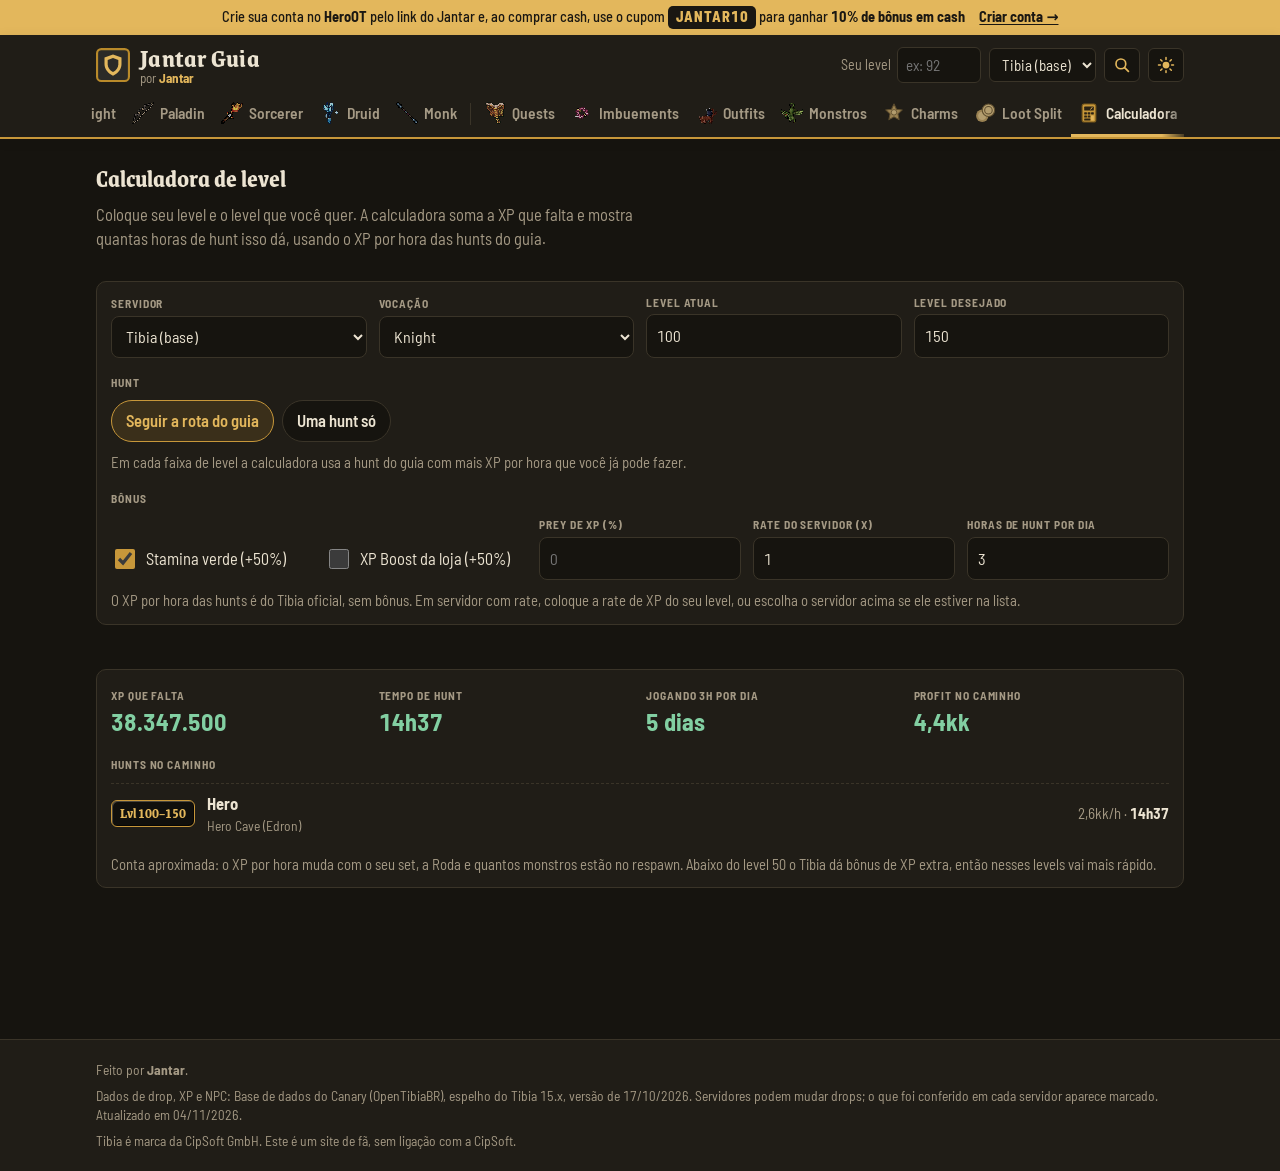
==== calculadora/index.html @ ada1127e "Ícones leves e carregamento sem bloqueio - Ícones estáticos do Draptor (142 KB para 3,4 KB) e do Dra" ====
<!doctype html>
<html lang="pt-BR">
<script>document.documentElement.classList.add("js");try{if(localStorage.getItem("tema")==="light")document.documentElement.dataset.theme="light"}catch(e){}</script>
<head>
<meta charset="utf-8">
<base href="/">
<meta name="viewport" content="width=device-width,initial-scale=1,viewport-fit=cover">
<title>Calculadora de level do Tibia: quanto tempo até o próximo level | Jantar Guia</title>
<meta name="description" content="Calcule quanta XP falta e quantas horas de hunt você precisa até o level que quer, seguindo a rota do guia, com stamina, XP Boost e prey.">
<link rel="canonical" href="https://jantarguia.com.br/calculadora/">
<link rel="icon" href="favicon.ico" sizes="any">
<link rel="icon" href="favicon.svg" type="image/svg+xml">
<link rel="apple-touch-icon" href="apple-touch-icon.png">
<meta name="theme-color" content="#1c1b19">
<meta property="og:type" content="website">
<meta property="og:site_name" content="Jantar Guia">
<meta property="og:locale" content="pt_BR">
<meta property="og:url" content="https://jantarguia.com.br/calculadora/">
<meta property="og:title" content="Calculadora de level do Tibia: quanto tempo até o próximo level | Jantar Guia">
<meta property="og:description" content="Calcule quanta XP falta e quantas horas de hunt você precisa até o level que quer, seguindo a rota do guia, com stamina, XP Boost e prey.">
<meta property="og:image" content="https://jantarguia.com.br/og-image.jpg">
<meta property="og:image:width" content="1200">
<meta property="og:image:height" content="630">
<meta property="og:image:alt" content="Jantar Guia: a rota do Tibia do level 8 ao 1000">
<meta name="twitter:card" content="summary_large_image">
<meta name="twitter:image" content="https://jantarguia.com.br/og-image.jpg">
<script type="application/ld+json">{"@context":"https://schema.org","@type":"BreadcrumbList","itemListElement":[{"@type":"ListItem","position":1,"name":"Início","item":"https://jantarguia.com.br/"},{"@type":"ListItem","position":2,"name":"Calculadora de level do Tibia","item":"https://jantarguia.com.br/calculadora/"}]}</script>
<link rel="preconnect" href="https://fonts.googleapis.com">
<link rel="preconnect" href="https://fonts.gstatic.com" crossorigin>
<link rel="preload" as="style" href="https://fonts.googleapis.com/css2?family=Grenze:wght@500;600;700&family=Barlow+Semi+Condensed:wght@400;500;600;700&display=swap" onload="this.onload=null;this.rel='stylesheet'">
<noscript><link rel="stylesheet" href="https://fonts.googleapis.com/css2?family=Grenze:wght@500;600;700&family=Barlow+Semi+Condensed:wght@400;500;600;700&display=swap"></noscript>
<link rel="stylesheet" href="assets/style.css?v=202611121100">
</head>
<body>
<div class="topcupom" id="topcupom"><div class="wrap"><span>Crie sua conta no <b>HeroOT</b> pelo link do Jantar e, ao comprar cash, use o cupom <button class="tb-code" type="button" data-copy="JANTAR10">JANTAR10</button> para ganhar <b>10% de bônus em cash</b></span><a href="https://hero-ot.com/r/JANTAR10" target="_blank" rel="sponsored noopener">Criar conta →</a></div></div>
<header class="bar"><div class="wrap">
  <div class="top">
    <a class="brand" href="./" aria-label="Jantar Guia, página inicial">
      <svg class="brand-mark" viewBox="0 0 32 32" aria-hidden="true"><rect x="1" y="1" width="30" height="30" rx="4" fill="#2b2a27"/><rect x="1" y="1" width="30" height="30" rx="4" fill="none" stroke="#b98a2a" stroke-width="2"/><path d="M16 6 24 9v6c0 5-3.5 9-8 11-4.5-2-8-6-8-11V9z" fill="#e3b75c"/><path d="M16 9.5 21 11.4v3.8c0 3.2-2.1 5.9-5 7.3-2.9-1.4-5-4.1-5-7.3v-3.8z" fill="#2b2a27"/></svg>
      <span class="brand-txt"><span class="brand-name">Jantar Guia</span><span class="by">por <b id="criador">Jantar</b></span></span>
    </a>
    <div class="ctrls">
      <label class="field lvl" for="mylvl"><span>Seu level</span>
        <input id="mylvl" type="number" inputmode="numeric" min="1" max="3000" placeholder="ex: 92">
      </label>
      <label class="field" for="srv"><span class="sr">Servidor</span>
        <select id="srv" aria-label="Servidor"><option value="">Tibia (base)</option></select>
      </label>
      <button class="theme" id="busca" type="button" aria-label="Buscar no site" title="Buscar item, monstro ou quest" aria-expanded="false" aria-controls="buscabox"><svg viewBox="0 0 24 24" aria-hidden="true"><circle cx="10.5" cy="10.5" r="6.5" fill="none" stroke="currentColor" stroke-width="2.2"/><path d="m15.5 15.5 5 5" stroke="currentColor" stroke-width="2.4" stroke-linecap="round"/></svg></button>
      <button class="theme" id="theme" type="button"></button>
    </div>
  </div>
  <nav class="tabs" id="tabs" aria-label="Seções"><a class="tab" href="./"><span>Início</span></a><a class="tab" href="knight/"><span>Knight</span></a><a class="tab" href="paladin/"><span>Paladin</span></a><a class="tab" href="sorcerer/"><span>Sorcerer</span></a><a class="tab" href="druid/"><span>Druid</span></a><a class="tab" href="monk/"><span>Monk</span></a><a class="tab" href="quests/"><span>Quests</span></a><a class="tab" href="imbuements/"><span>Imbuements</span></a><a class="tab" href="outfits/"><span>Outfits</span></a><a class="tab" href="monstros/"><span>Monstros</span></a><a class="tab" href="lootsplit/"><span>Loot Split</span></a><a class="tab" href="calculadora/"><span>Calculadora</span></a><a class="tab" href="charms/"><span>Charms</span></a></nav>
  <div class="busca" id="buscabox" hidden><input id="buscaq" type="search" autocomplete="off" spellcheck="false" placeholder="Buscar item, monstro, quest ou página" aria-label="Buscar no site"><div id="buscares" class="busca-res" role="listbox"></div></div>
  <div class="chips" id="chips" hidden></div>
</div></header>

<main><div class="wrap" id="view"><p class="loading">Carregando o guia…</p><div class="prerender"><h1>Calculadora de level</h1><p>Calcule quanta XP falta do seu level até o level que você quer e quantas horas de hunt isso dá. A calculadora segue a rota do guia: em cada faixa usa a hunt com mais XP por hora para a sua vocação. Também dá para escolher uma hunt só ou digitar o seu XP por hora.</p><p>Considera stamina verde, XP Boost da loja, prey de XP e a rate do servidor, como no HeroOT.</p></div></div></main>

<footer class="foot"><div class="wrap" id="foot"></div></footer>
<script defer src="assets/app.js?v=202611121100"></script>
</body>
</html>
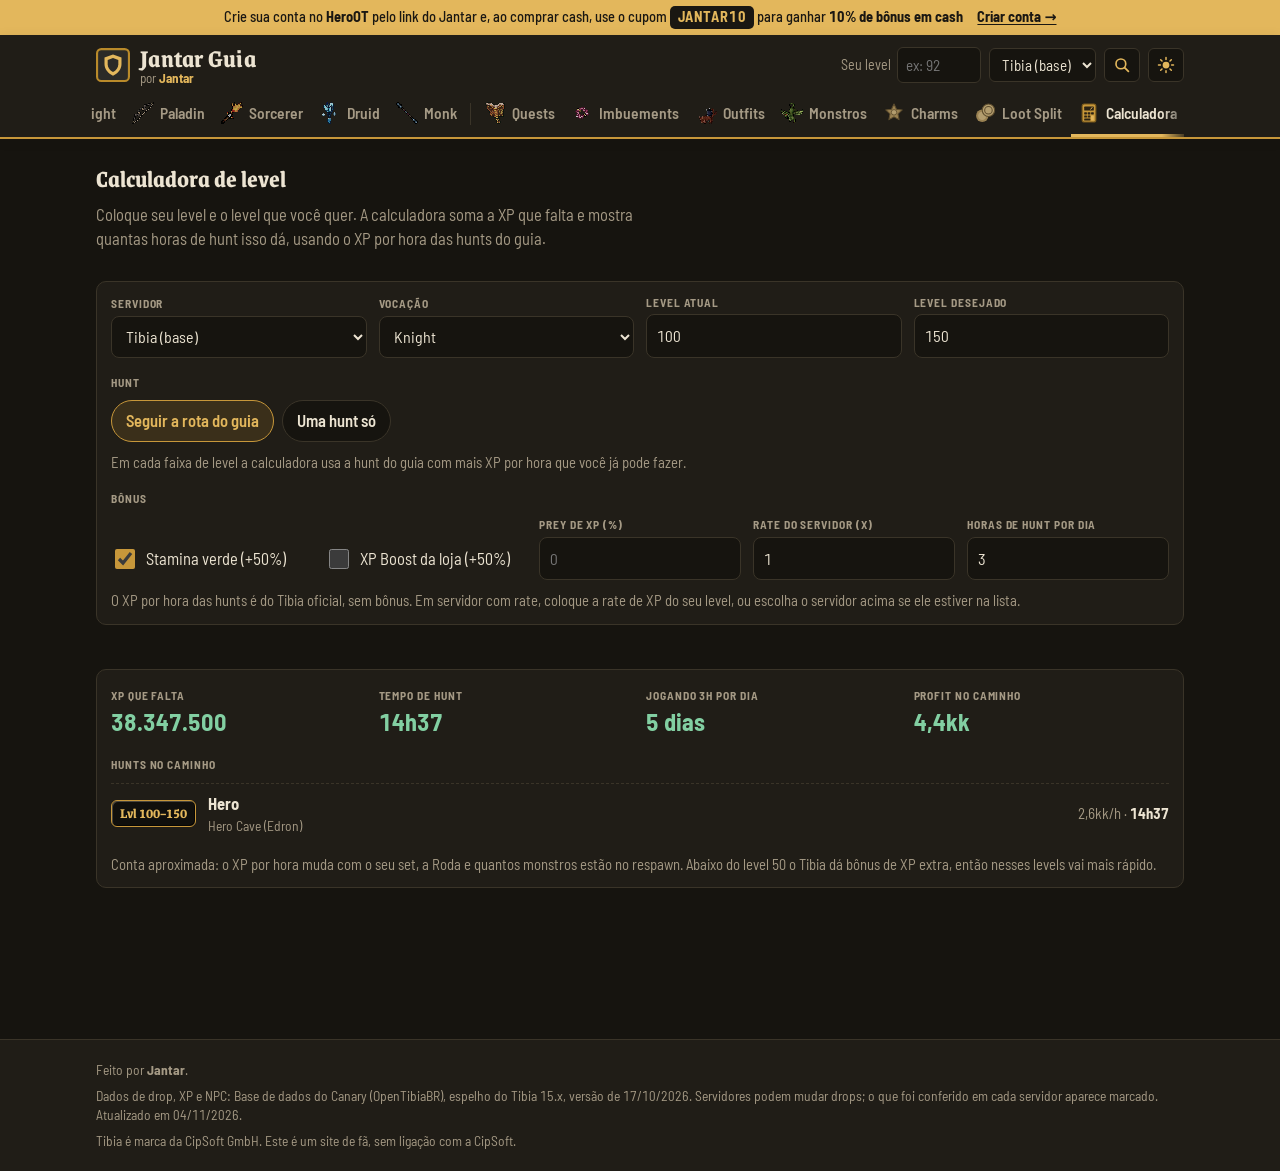
==== commit 6b6fbd68: "CSS dentro do HTML e fontes servidas pelo próprio site - O gerador coloca o style.css compactado den" ====
--- a/calculadora/index.html
+++ b/calculadora/index.html
@@ -25,11 +25,9 @@
 <meta name="twitter:card" content="summary_large_image">
 <meta name="twitter:image" content="https://jantarguia.com.br/og-image.jpg">
 <script type="application/ld+json">{"@context":"https://schema.org","@type":"BreadcrumbList","itemListElement":[{"@type":"ListItem","position":1,"name":"Início","item":"https://jantarguia.com.br/"},{"@type":"ListItem","position":2,"name":"Calculadora de level do Tibia","item":"https://jantarguia.com.br/calculadora/"}]}</script>
-<link rel="preconnect" href="https://fonts.googleapis.com">
-<link rel="preconnect" href="https://fonts.gstatic.com" crossorigin>
-<link rel="preload" as="style" href="https://fonts.googleapis.com/css2?family=Grenze:wght@500;600;700&family=Barlow+Semi+Condensed:wght@400;500;600;700&display=swap" onload="this.onload=null;this.rel='stylesheet'">
-<noscript><link rel="stylesheet" href="https://fonts.googleapis.com/css2?family=Grenze:wght@500;600;700&family=Barlow+Semi+Condensed:wght@400;500;600;700&display=swap"></noscript>
-<link rel="stylesheet" href="assets/style.css?v=202611121100">
+<link rel="preload" href="/fonts/grenze.woff2" as="font" type="font/woff2" crossorigin>
+<link rel="preload" href="/fonts/barlow-semi-condensed-400.woff2" as="font" type="font/woff2" crossorigin>
+<style id="css">@font-face{font-family:'Grenze';font-style:normal;font-weight:500 700;font-display:swap;src:url(/fonts/grenze.woff2) format('woff2');unicode-range:U+0000-00FF, U+0131, U+0152-0153, U+02BB-02BC, U+02C6, U+02DA, U+02DC, U+0304, U+0308, U+0329, U+2000-206F, U+20AC, U+2122, U+2191, U+2193, U+2212, U+2215, U+FEFF, U+FFFD} @font-face{font-family:'Barlow Semi Condensed';font-style:normal;font-weight:400;font-display:swap;src:url(/fonts/barlow-semi-condensed-400.woff2) format('woff2');unicode-range:U+0000-00FF, U+0131, U+0152-0153, U+02BB-02BC, U+02C6, U+02DA, U+02DC, U+0304, U+0308, U+0329, U+2000-206F, U+20AC, U+2122, U+2191, U+2193, U+2212, U+2215, U+FEFF, U+FFFD} @font-face{font-family:'Barlow Semi Condensed';font-style:normal;font-weight:500;font-display:swap;src:url(/fonts/barlow-semi-condensed-500.woff2) format('woff2');unicode-range:U+0000-00FF, U+0131, U+0152-0153, U+02BB-02BC, U+02C6, U+02DA, U+02DC, U+0304, U+0308, U+0329, U+2000-206F, U+20AC, U+2122, U+2191, U+2193, U+2212, U+2215, U+FEFF, U+FFFD} @font-face{font-family:'Barlow Semi Condensed';font-style:normal;font-weight:600;font-display:swap;src:url(/fonts/barlow-semi-condensed-600.woff2) format('woff2');unicode-range:U+0000-00FF, U+0131, U+0152-0153, U+02BB-02BC, U+02C6, U+02DA, U+02DC, U+0304, U+0308, U+0329, U+2000-206F, U+20AC, U+2122, U+2191, U+2193, U+2212, U+2215, U+FEFF, U+FFFD} @font-face{font-family:'Barlow Semi Condensed';font-style:normal;font-weight:700;font-display:swap;src:url(/fonts/barlow-semi-condensed-700.woff2) format('woff2');unicode-range:U+0000-00FF, U+0131, U+0152-0153, U+02BB-02BC, U+02C6, U+02DA, U+02DC, U+0304, U+0308, U+0329, U+2000-206F, U+20AC, U+2122, U+2191, U+2193, U+2212, U+2215, U+FEFF, U+FFFD} :root{ --bg:#16140f; --panel:#201d17; --panel-2:#2a261e; --ink:#ece4d2; --muted:#a59a85; --line:#3a3428; --gold:#e3b75c; --gold-2:#c7973a; --gold-soft:#3a2f1a; --slot:#100f0c; --slot-hi:#4a463d; --slot-lo:#060504; --srv:#c7a6f2; --srv-soft:#2c2338; --here:#82cfa2; --here-soft:#1c3226; --common:#7ccb8f; --uncommon:#86b2f2; --rare:#f2b45c; --display:"Grenze",Georgia,serif; --body:"Barlow Semi Condensed","Arial Narrow",system-ui,sans-serif; --mono:"Barlow Semi Condensed","Arial Narrow",system-ui,sans-serif; color-scheme:dark; } :root[data-theme="light"]{ --bg:#f3f0e8; --panel:#fffdf8; --panel-2:#ebe5d8; --ink:#231d14; --muted:#6a6152; --line:#d9d0bd; --gold:#8f6410; --gold-2:#b98a2a; --gold-soft:#f3e6c6; --slot:#2b2a27; --slot-hi:#57544d; --slot-lo:#141311; --srv:#6b3fa0; --srv-soft:#efe7f8; --here:#2f6b4f; --here-soft:#dcecdf; --common:#3f7d4f; --uncommon:#3567a8; --rare:#b06a10; color-scheme:light; } *{box-sizing:border-box} [hidden]{display:none!important} html{-webkit-text-size-adjust:100%} body{background:var(--bg);color:var(--ink);font-family:var(--body);font-size:16.5px;line-height:1.45;margin:0;font-variant-numeric:tabular-nums} a{color:var(--gold)} .wrap{max-width:1120px;margin:0 auto;padding-left:max(16px,env(safe-area-inset-left,0px));padding-right:max(16px,env(safe-area-inset-right,0px))} .bar{position:sticky;top:0;z-index:5;background:var(--panel);border-bottom:2px solid var(--gold-2);padding-top:env(safe-area-inset-top,0px);box-shadow:0 2px 12px rgb(0 0 0 / .08)} .bar .wrap{padding-block:12px 10px;display:flex;flex-direction:column;gap:10px} .top{display:flex;align-items:center;justify-content:space-between;gap:12px;flex-wrap:wrap} .brand{display:flex;align-items:center;gap:10px;text-decoration:none;color:var(--ink)} .brand-mark{width:34px;height:34px;flex:none} .brand-txt{display:flex;flex-direction:column;line-height:1.05} .brand-name{font-family:var(--display);font-weight:700;font-size:1.6rem;letter-spacing:.01em} .by{font-size:.82rem;color:var(--muted)}.by b{color:var(--gold)} .ctrls{display:flex;gap:10px;flex-wrap:wrap;align-items:center} .theme{font:inherit;font-size:.85rem;border:1px solid var(--line);background:var(--bg);color:var(--ink);border-radius:6px;padding:6px 10px;cursor:pointer} .theme:hover{border-color:var(--gold-2)} .filter-note{display:flex;gap:10px;flex-wrap:wrap;align-items:center;font-size:.9rem;color:var(--muted);background:var(--panel);border:1px dashed var(--gold-2);border-radius:8px;padding:8px 12px} .filter-note button{font:inherit;font-size:.9rem;background:none;border:0;color:var(--gold);text-decoration:underline;cursor:pointer;padding:0} .field{display:flex;align-items:center;gap:6px;font-size:.88rem;color:var(--muted)} .field input,.field select{font:inherit;font-size:.95rem;padding:6px 8px;border:1px solid var(--line);border-radius:6px;background:var(--bg);color:var(--ink)} .field input{width:5.5em;font-family:var(--mono)} .tabs,.chips{display:flex;gap:6px;overflow-x:auto;scrollbar-width:none;padding-bottom:2px} .tabs::-webkit-scrollbar,.chips::-webkit-scrollbar{display:none} .tab,.chip{flex:none;border:1px solid var(--line);background:var(--bg);color:var(--ink);border-radius:999px;padding:6px 14px;font:inherit;font-weight:500;cursor:pointer;text-decoration:none;display:inline-flex;align-items:center;gap:6px} .tab:hover,.chip:hover{border-color:var(--gold-2)} .tab[aria-current="page"]{background:var(--ink);color:var(--bg);border-color:var(--ink)} .tab.srv{border-color:var(--srv);color:var(--srv)} .tab.srv[aria-current="page"]{background:var(--srv);color:var(--panel)} .chip{padding:4px 12px;font-size:.9rem} .chip[aria-pressed="true"]{background:var(--gold-soft);border-color:var(--gold)} :is(.tab,.chip,.theme,input,select,a,button):focus-visible{outline:2px solid var(--gold);outline-offset:2px} main .wrap{padding-block:22px 44px;display:flex;flex-direction:column;gap:30px} h1,h2{font-family:var(--display);margin:0;text-wrap:balance} .page-h{display:flex;flex-direction:column;gap:6px} .page-h h1{font-size:1.55rem} .intro{color:var(--muted);margin:0;max-width:68ch} .loading{color:var(--muted)} .legend{display:flex;gap:16px;flex-wrap:wrap;font-size:.85rem;color:var(--muted);align-items:center} .notice{background:var(--srv-soft);border:1px solid var(--srv);border-radius:10px;padding:12px 14px;display:flex;flex-direction:column;gap:4px;max-width:80ch} .notice b,.notice a{color:var(--srv)} .tier{display:flex;flex-direction:column;gap:14px} .tier-h{display:flex;align-items:center;gap:12px;flex-wrap:wrap} .lvl-badge{font-family:var(--display);font-weight:700;font-size:1.05rem;background:var(--slot);color:var(--gold);border:1px solid var(--gold-2);border-radius:6px;padding:3px 12px;box-shadow:inset 1px 1px 0 var(--slot-hi),inset -1px -1px 0 var(--slot-lo);font-variant-numeric:tabular-nums} .tier-h h2{font-size:1.15rem;color:var(--muted);font-weight:500} .rule{flex:1;height:1px;background:var(--line);min-width:20px} .here{font-size:.75rem;font-weight:700;color:var(--here);background:var(--here-soft);border-radius:999px;padding:3px 10px;letter-spacing:.05em;text-transform:uppercase} .grid{display:grid;grid-template-columns:repeat(auto-fill,minmax(300px,1fr));gap:14px} .card{background:var(--panel);border:1px solid var(--line);border-radius:10px;padding:14px;display:flex;flex-direction:column;gap:10px;min-width:0} .card:hover{border-color:var(--gold-2)} .head{display:flex;gap:12px;align-items:center;min-width:0} .head-txt{display:flex;flex-direction:column;gap:2px;min-width:0} .slot{flex:none;width:56px;height:56px;display:grid;place-items:center;background:var(--slot);border-radius:4px;box-shadow:inset 2px 2px 0 var(--slot-lo),inset -2px -2px 0 var(--slot-hi),0 0 0 1px var(--slot-lo)} .slot img{width:32px;height:32px;image-rendering:pixelated;transform:scale(1.5)} .slot.big{width:84px;height:84px} .slot.big img{width:auto;height:auto;max-width:64px;max-height:64px;transform:none} .meta{font-size:.75rem;color:var(--muted);text-transform:uppercase;letter-spacing:.07em} .name{font-family:var(--display);font-weight:700;font-size:1.15rem;color:var(--ink);text-decoration:none;line-height:1.15} a.name:hover{color:var(--gold)} .stats-line{display:flex;gap:8px;flex-wrap:wrap;align-items:center} .req{font-family:var(--mono);font-size:.75rem;color:var(--gold);border:1px solid var(--gold-2);border-radius:4px;padding:0 6px} .req.none{color:var(--muted);border-color:var(--line)} .attr{font-family:var(--mono);font-size:.75rem;color:var(--muted)} .how{display:flex;flex-direction:column;gap:8px;border-top:1px dashed var(--line);padding-top:10px} .how-t{font-size:.72rem;text-transform:uppercase;letter-spacing:.08em;color:var(--muted);font-weight:700} .src{display:grid;grid-template-columns:auto 1fr auto;gap:2px 10px;align-items:center;font-size:.92rem} .mon-ico{width:32px;height:32px;object-fit:contain;image-rendering:pixelated;grid-row:span 2} .src .m{font-weight:700;min-width:0} .src .c{font-family:var(--mono);font-size:.82rem;display:flex;align-items:center;gap:5px;justify-self:end} .src .w{grid-column:2/-1;color:var(--muted);font-size:.84rem} .boss-tag{display:inline-block;font-size:.68rem;font-weight:700;letter-spacing:.06em;text-transform:uppercase;color:#fff;background:#9b3b2f;border-radius:4px;padding:1px 6px;margin-right:2px;vertical-align:1px} .dot{width:9px;height:9px;border-radius:50%;display:inline-block;flex:none} .common{background:var(--common)}.uncommon{background:var(--uncommon)}.rare{background:var(--rare)} .line{font-size:.9rem}.line b{font-weight:700} .tip{font-size:.9rem;color:var(--muted);margin:0;padding-left:10px;border-left:2px solid var(--gold-2)} .srvnote{font-size:.9rem;background:var(--srv-soft);border-left:3px solid var(--srv);padding:6px 8px;border-radius:4px} .links{display:flex;gap:14px;font-size:.9rem;flex-wrap:wrap} .sys{display:grid;grid-template-columns:repeat(auto-fill,minmax(260px,1fr));gap:12px} .foot{border-top:1px solid var(--line);color:var(--muted);font-size:.85rem;background:var(--panel)} .foot .wrap{padding-block:20px calc(20px + env(safe-area-inset-bottom,0px));display:flex;flex-direction:column;gap:6px} @media (max-width:520px){.grid{grid-template-columns:1fr}} @media (prefers-reduced-motion:no-preference){.tier{transition:opacity .2s}.card{transition:border-color .15s}} .home-hero{display:flex;flex-wrap:wrap;align-items:flex-end;justify-content:space-between;gap:20px;padding-block:8px 6px;border-bottom:1px solid var(--line);padding-bottom:24px} .home-hero-txt{display:flex;flex-direction:column;gap:10px;min-width:0} .home-hero h1{font-family:var(--display);font-weight:700;font-size:clamp(2rem,5vw,3rem);line-height:1.02;margin:0;max-width:18ch;text-wrap:balance} .home-hero p{margin:0;color:var(--muted);max-width:56ch;font-size:1.05rem} .stats{display:flex;gap:26px;flex-wrap:wrap} .stat{display:flex;flex-direction:column} .stat b{font-family:var(--display);font-size:2rem;color:var(--gold);line-height:1} .stat span{font-size:.8rem;color:var(--muted);text-transform:uppercase;letter-spacing:.07em} .home-block{display:flex;flex-direction:column;gap:14px} .block-h{font-size:1.5rem} .paths{display:grid;grid-template-columns:repeat(auto-fit,minmax(280px,1fr));gap:14px} .path{all:unset;box-sizing:border-box;cursor:pointer;display:flex;flex-direction:column;gap:8px;padding:20px;border-radius:12px;background:var(--panel);border:1px solid var(--line);border-top:4px solid var(--gold-2);color:var(--ink);text-decoration:none;min-width:0} .path:hover{border-color:var(--gold-2)} .path:focus-visible{outline:2px solid var(--gold);outline-offset:2px} .srv-path{border-top-color:var(--srv)} .srv-path:hover{border-color:var(--srv)} .path-kicker{font-size:.75rem;text-transform:uppercase;letter-spacing:.09em;color:var(--muted);font-weight:700} .path-title{font-family:var(--display);font-weight:700;font-size:1.9rem;line-height:1} .path-txt{color:var(--muted);max-width:52ch} .path-tags{display:flex;gap:6px;flex-wrap:wrap} .pill{font-size:.82rem;border:1px solid var(--line);border-radius:999px;padding:2px 10px;color:var(--ink)} .pill.srv{border-color:var(--srv);color:var(--srv);font-weight:600} .path-go{margin-top:auto;padding-top:6px;font-weight:700;color:var(--gold)} .srv-path .path-go{color:var(--srv)} .vocs{display:grid;grid-template-columns:repeat(auto-fill,minmax(300px,1fr));gap:12px} .voc{display:flex;gap:14px;align-items:center;padding:14px;border-radius:10px;background:var(--panel);border:1px solid var(--line);text-decoration:none;color:var(--ink);min-width:0} .voc:hover{border-color:var(--gold-2)} .voc .slot.big img{width:32px;height:32px;max-width:none;max-height:none;transform:scale(2);image-rendering:pixelated} .voc-txt{display:flex;flex-direction:column;gap:4px;min-width:0} .voc-desc{font-size:.92rem;color:var(--muted)} @media (max-width:520px){.home-hero h1{font-size:2rem}.stats{gap:18px}.vocs,.paths{grid-template-columns:1fr}} .quest{gap:10px} .q-head{display:flex;justify-content:space-between;align-items:baseline;gap:10px} .q-txt{margin:0;color:var(--ink)} .q-warn{font-size:.88rem;font-weight:700;color:var(--rare);border-left:3px solid var(--rare);padding-left:8px} .q-items{display:flex;flex-wrap:wrap;gap:6px} .q-item{display:inline-flex;align-items:center;gap:4px;font-size:.88rem;background:var(--bg);border:1px solid var(--line);border-radius:6px;padding:2px 8px 2px 4px} .q-ico{width:24px;height:24px;image-rendering:pixelated} .foot-note{font-size:.85rem;color:var(--muted);margin:0} .grid:has(> .quest){align-items:start} .quest.has-outfit{border-color:var(--gold-2);box-shadow:0 0 0 1px var(--gold-2),0 6px 24px -12px var(--gold-2);background:linear-gradient(180deg,var(--gold-soft),var(--panel) 90px)} .outfit-badge{display:flex;align-items:center;gap:10px;padding:8px 10px;border-radius:8px;background:var(--slot);border:1px solid var(--gold-2);color:#e3b75c} .outfit-badge small{display:block;font-size:.7rem;text-transform:uppercase;letter-spacing:.08em;color:#a59a85} .outfit-badge b{font-family:var(--display);font-size:1.25rem;line-height:1.05} .outfit-ico{font-size:1.4rem;line-height:1} .chip-outfit[aria-pressed="true"]{background:var(--slot);color:#e3b75c;border-color:var(--gold-2)} .q-det{border-top:1px dashed var(--line);padding-top:8px} .q-det summary{cursor:pointer;font-weight:700;color:var(--gold);list-style:none;display:flex;align-items:center;gap:6px} .q-det summary::-webkit-details-marker{display:none} .q-det summary::before{content:"▸";transition:transform .15s} .q-det[open] summary::before{transform:rotate(90deg)} .q-det dl{display:grid;grid-template-columns:repeat(3,minmax(0,1fr));gap:8px 12px;margin:10px 0 0} .q-det dl>div{min-width:0} .q-det .wide{grid-column:1/-1} .q-det dt{font-size:.72rem;text-transform:uppercase;letter-spacing:.08em;color:var(--muted);font-weight:700} .q-det dd{margin:2px 0 0;font-size:.95rem} .look-switch .chip{font-size:1rem;padding:6px 16px} .look-bar{display:flex;flex-wrap:wrap;gap:10px;align-items:center;justify-content:space-between} .look-bar .chips{flex-wrap:wrap} .look-search input{width:14em;font-family:var(--body)} .look-grid{align-items:start} .look-slot img{width:64px!important;height:64px!important;max-width:none!important;max-height:none!important;transform:none!important;object-fit:contain;image-rendering:pixelated} .look .q-txt{font-size:.95rem} .badge-pic{flex:none;width:64px;height:64px;display:grid;place-items:center;border-radius:6px;background:#0b0a08;box-shadow:inset 1px 1px 0 #000,inset -1px -1px 0 #3a362e} .badge-pic img{width:64px;height:64px;object-fit:contain;image-rendering:pixelated} .mount-badge em{display:block;font-style:normal;font-size:.82rem;color:#c9bfa9;margin-top:2px;line-height:1.3} .mode-switch{margin-top:-14px} .muted{color:var(--muted);margin:0;font-size:.92rem} .resumo{background:var(--panel);border:1px solid var(--gold-2);border-radius:12px;padding:18px;display:flex;flex-direction:column;gap:16px} .resumo-h{display:flex;flex-direction:column;gap:2px} .resumo-h h2{font-size:1.5rem} .resumo-grid{display:grid;grid-template-columns:repeat(auto-fit,minmax(230px,1fr));gap:12px} .rbox{background:var(--bg);border:1px solid var(--line);border-radius:8px;padding:12px;display:flex;flex-direction:column;gap:6px} .rbox p,.rbox ul{margin:0;font-size:.95rem} .rbox ul{padding-left:18px;display:flex;flex-direction:column;gap:3px} .linha-wrap{display:flex;flex-direction:column;gap:8px} .linha{list-style:none;margin:0;padding:0;display:grid;grid-template-columns:repeat(auto-fill,minmax(150px,1fr));gap:8px;counter-reset:l} .linha a{display:flex;flex-direction:column;gap:2px;height:100%;text-decoration:none;color:var(--ink);background:var(--bg);border:1px solid var(--line);border-left:3px solid var(--gold-2);border-radius:6px;padding:8px 10px;font-size:.88rem;line-height:1.25} .linha a:hover{border-color:var(--gold)} .linha b{font-family:var(--display);color:var(--gold);font-size:1.1rem} .linha b::before{content:"lvl ";font-family:var(--body);font-size:.75rem;color:var(--muted);font-weight:500} .steps{display:flex;flex-direction:column;gap:34px} .step{display:flex;flex-direction:column;gap:12px;scroll-margin-top:190px} .step-h{display:flex;align-items:center;gap:10px;flex-wrap:wrap} .step-n{width:30px;height:30px;border-radius:50%;display:grid;place-items:center;font-family:var(--display);font-weight:700;background:var(--gold);color:var(--bg);flex:none} .step-obj{margin:0;font-size:1.08rem;font-weight:600;max-width:75ch} .step.is-here .step-n{background:var(--here)} .step-grid{display:grid;grid-template-columns:repeat(auto-fit,minmax(320px,1fr));gap:12px} .sbox{background:var(--panel);border:1px solid var(--line);border-radius:10px;padding:12px 14px;display:flex;flex-direction:column;gap:8px;min-width:0} .how-t.t2{margin-top:6px} .hrow,.irow summary{display:flex;gap:10px;align-items:flex-start} .hrow + .hrow,.irow + .irow{border-top:1px dashed var(--line);padding-top:8px} .hrow-txt,.irow-txt{display:flex;flex-direction:column;gap:1px;min-width:0;flex:1} .hrow-txt b,.irow-txt b{font-size:1.02rem} .hrow-onde{font-size:.92rem} .hrow-nota,.irow-w{font-size:.86rem;color:var(--muted)} .hrow .slot,.irow .slot{width:44px;height:44px} .hrow .slot img,.irow .slot img{transform:none;max-width:40px;max-height:40px;width:auto;height:auto} .irow summary{cursor:pointer;list-style:none} .irow summary::-webkit-details-marker{display:none} .irow-more{flex:none;width:24px;height:24px;border:1px solid var(--line);border-radius:6px;display:grid;place-items:center;color:var(--muted);font-weight:700;align-self:center} .irow[open] .irow-more{transform:rotate(45deg);color:var(--gold);border-color:var(--gold-2)} .irow-body{margin-top:8px} .irow-body .card{background:var(--bg)} .srow{display:grid;grid-template-columns:2.2em 1fr auto;gap:0 10px;align-items:baseline;padding:5px 0;font-size:.93rem} .srow + .srow{border-top:1px dashed var(--line)} .srow .s-lv{font-family:var(--display);color:var(--muted);text-align:right} .srow .s-n{display:flex;flex-wrap:wrap;gap:0 8px;align-items:baseline;min-width:0} .srow code{font-family:var(--mono);font-size:.85rem;color:var(--muted);font-style:italic} .srow .s-p{font-size:.85rem;white-space:nowrap} .srow .s-npc{grid-column:2/-1;font-size:.8rem;color:var(--muted)} .srow.ess .s-lv{color:var(--gold)} .srow.ess .s-n b{color:var(--gold)} .more summary{cursor:pointer;color:var(--gold);font-size:.9rem;padding:6px 0} .q-links{display:flex;flex-wrap:wrap;gap:6px} .q-links .pill{text-decoration:none} .q-links .pill small{color:var(--muted)} .pill-gold{border-color:var(--gold-2);color:var(--gold)} .step-treino{margin:0;font-size:.95rem} @media (max-width:520px){.step-grid{grid-template-columns:1fr}.resumo{padding:14px}.step{scroll-margin-top:230px}} .step-obj .obj-w{display:block;font-weight:500} .step-obj .obj-w + .obj-w{margin-top:3px} .step-obj .obj-w b{color:var(--gold)} .linha-w{font-family:var(--display);font-weight:700;color:var(--gold);margin-top:4px} .hrow-yt{display:inline-flex;align-items:center;gap:5px;align-self:flex-start;margin-top:4px;font-size:.84rem;font-weight:600;text-decoration:none;color:var(--ink);border:1px solid var(--line);border-radius:999px;padding:2px 10px 2px 7px} .hrow-yt svg{width:14px;height:14px;color:#e5483b} .hrow-yt:hover{border-color:var(--gold-2);color:var(--gold)} .yt-mini{color:var(--gold);font-weight:600;text-decoration:none;white-space:nowrap} .yt-mini::before{content:"▶ ";color:#e5483b;font-size:.8em} .yt-mini:hover{text-decoration:underline} .quest .hrow-yt{margin-top:0} .slot.place svg{width:22px;height:22px;color:var(--gold)} .imbu-rec{display:grid;grid-template-columns:repeat(auto-fill,minmax(240px,1fr));gap:10px} .imbu-what{color:var(--gold);font-size:1.02rem} .imbu-info{display:grid;grid-template-columns:minmax(220px,1fr) 2fr;gap:12px} .imbu-info ul{margin:0;padding-left:18px;display:flex;flex-direction:column;gap:4px;font-size:.93rem} .imbu-lv{display:flex;flex-direction:column;gap:8px;border-top:1px dashed var(--line);padding-top:10px} .imbu-lv > div{display:flex;flex-direction:column;gap:1px} .imbu-items{font-size:.84rem;color:var(--muted)} @media (max-width:640px){.imbu-info{grid-template-columns:1fr}} .bar .wrap{padding-block:10px 0;gap:8px} .sr{position:absolute;width:1px;height:1px;overflow:hidden;clip:rect(0 0 0 0)} .ctrls{gap:8px;flex-wrap:nowrap} .field.lvl span{white-space:nowrap} .field select{max-width:9.5em} .theme{width:36px;height:34px;padding:0;display:grid;place-items:center;flex:none} .theme svg{width:18px;height:18px;color:var(--gold)} .tabs{gap:2px;align-items:stretch;margin-inline:-6px;padding-inline:6px;padding-bottom:0} .tabs.over{-webkit-mask-image:linear-gradient(90deg,#000 calc(100% - 28px),transparent);mask-image:linear-gradient(90deg,#000 calc(100% - 28px),transparent)} .tab-group{display:flex;gap:2px;flex:none} .tab{border:0;border-radius:0;background:none;color:var(--muted);padding:8px 7px 10px;border-bottom:3px solid transparent;font-weight:600;gap:6px;font-size:.97rem;transition:color .15s,border-color .15s} .tab:hover{color:var(--ink);border-bottom-color:var(--line)} .tab[aria-current="page"]{background:none;color:var(--ink);border-bottom-color:var(--gold)} .tab-ico{width:22px;height:22px;object-fit:contain;image-rendering:pixelated;flex:none} .tab:not([aria-current="page"]) .tab-ico{filter:saturate(.6) brightness(.85)} .tab-svg{width:18px;height:18px;flex:none} .tab-sep{flex:none;width:1px;background:var(--line);margin:9px 4px 12px} .tab.srv{color:var(--srv);border-bottom-color:transparent} .tab.srv[aria-current="page"]{background:none;color:var(--srv);border-bottom-color:var(--srv)} .bar .chips{padding-block:2px 10px} .bar .chips[hidden]+*{display:none} @media (max-width:640px){ .top{flex-wrap:wrap;row-gap:8px} .ctrls{width:100%} .field.lvl{flex:1} .field.lvl input{width:100%;min-width:4em} .field select{max-width:none} .tab{padding:8px 8px 10px} } .imbu-items{display:flex;flex-wrap:wrap;gap:5px;margin-top:4px} .imbu-it{font-size:.85rem;color:var(--ink);background:var(--gold-soft);border:1px solid var(--gold-2);border-radius:6px;padding:2px 8px;line-height:1.35} .imbu-it b{color:var(--gold);font-family:var(--display);margin-right:2px} .imbu-it.novo::after{content:"novo";margin-left:6px;font-size:.68rem;font-weight:700;text-transform:uppercase;letter-spacing:.05em;color:var(--bg);background:var(--gold);border-radius:4px;padding:0 4px;vertical-align:1px} .imbu-lv > div:first-child .imbu-it.novo::after{display:none} .rec-cost{display:flex;flex-direction:column;gap:8px;border-top:1px dashed var(--line);padding-top:8px;margin-top:2px} .rec-line{display:flex;flex-direction:column;gap:2px} .rec-line > a{font-size:.82rem;font-weight:700;color:var(--gold);text-decoration:none;text-transform:uppercase;letter-spacing:.05em} .rec-line > a:hover{text-decoration:underline} .rec-note{font-size:.84rem;color:var(--muted)} .imbu-it.gt{background:var(--slot);border-style:dashed;color:var(--muted)} .card.imbu,.tier{scroll-margin-top:130px} .rec-cost{flex-direction:row;flex-wrap:wrap;gap:6px} .rec-chip{display:inline-flex;align-items:center;gap:6px;text-decoration:none;color:var(--ink);background:var(--bg);border:1px solid var(--gold-2);border-radius:6px;padding:3px 8px;font-size:.86rem} .rec-chip:hover{background:var(--gold-soft)} .rec-chip b{color:var(--gold)} .gt-n{font-weight:600} .rec-see{color:var(--muted)} .topcupom{background:var(--gold);color:#1a1712;font-size:.9rem;font-weight:500} .topcupom .wrap{display:flex;align-items:center;justify-content:center;gap:6px 14px;flex-wrap:wrap;padding-block:6px} .topcupom a{color:#1a1712;font-weight:700;text-decoration:underline;text-underline-offset:2px} .tb-code{font:inherit;font-weight:800;letter-spacing:.06em;background:#1a1712;color:var(--gold);border:0;border-radius:5px;padding:1px 8px;cursor:pointer} .tb-code.copied{background:#2e6b3a;color:#fff} .promo{display:flex;align-items:center;justify-content:space-between;gap:16px 24px;flex-wrap:wrap;background:linear-gradient(120deg,var(--panel),var(--gold-soft));border:2px solid var(--gold);border-radius:12px;padding:18px 20px} .promo h2{margin:2px 0 4px;font-size:1.35rem} .promo p{margin:0;color:var(--muted)} .promo.big h2{font-size:1.6rem} .promo-act{display:flex;gap:10px;flex-wrap:wrap;align-items:stretch} .promo-code{display:flex;flex-direction:column;align-items:center;justify-content:center;gap:0;font:inherit;cursor:pointer;background:var(--bg);color:var(--ink);border:2px dashed var(--gold);border-radius:10px;padding:6px 18px;min-width:150px} .promo-code span{font-size:.75rem;text-transform:uppercase;letter-spacing:.08em;color:var(--muted)} .promo-code b{font-family:var(--display);font-size:1.7rem;color:var(--gold);letter-spacing:.06em;line-height:1.1} .promo-code .copy-lbl{color:var(--gold)} .promo-code.copied{border-style:solid;border-color:#3f9c55} .promo-code.copied .copy-lbl{color:#3f9c55} .promo-btn{display:flex;align-items:center;justify-content:center;background:var(--gold);color:#1a1712;font-weight:700;font-size:1.05rem;text-decoration:none;border-radius:10px;padding:10px 20px} .promo-btn:hover{filter:brightness(1.08)} @media (max-width:640px){.promo-act,.promo-code,.promo-btn{width:100%}.promo.big h2{font-size:1.3rem}} .promo-bonus{color:var(--gold)} .promo-steps{margin:4px 0 0;padding-left:20px;color:var(--ink);display:flex;flex-direction:column;gap:3px} .promo-btn.discord{background:#5865f2;color:#fff;gap:8px} .promo-btn.discord svg{width:20px;height:20px} .set-bar{display:flex;flex-direction:column;gap:8px;margin:0 0 12px} .set-row{display:grid;grid-template-columns:repeat(auto-fill,minmax(96px,1fr));gap:8px} .set-slot{display:flex;flex-direction:column;align-items:center;gap:5px;text-align:center;background:var(--panel);border:1px solid var(--line);border-radius:8px;padding:8px 6px;min-width:0} .set-slot b{font-size:.82rem;font-weight:600;line-height:1.15;overflow-wrap:anywhere} .set-slot.novo{border-color:var(--gold-2);background:var(--gold-soft)} .set-slot.vazio{opacity:.55} .set-slot.vazio b{font-weight:500;color:var(--muted)} .loading { display: none; } .prerender { padding: 24px 0; line-height: 1.5; } .prerender h1, .prerender h2, .prerender h3 { margin: 1em 0 .4em; } .prerender ul { padding-left: 20px; } .loot-box{margin-top:16px} #lootxt{width:100%;box-sizing:border-box;resize:vertical;background:var(--panel-2);color:var(--ink);border:1px solid var(--line);border-radius:8px;padding:10px;font:inherit} .loot-acts{display:flex;gap:8px;flex-wrap:wrap} .loot-btn{background:var(--gold-soft);color:var(--gold);border:1px solid var(--gold-2);border-radius:8px;padding:8px 12px;min-height:38px;font:inherit;font-weight:600;cursor:pointer} .loot-btn.copied{background:var(--here-soft);color:var(--here);border-color:var(--here)} .loot-scroll{overflow-x:auto} .loot-t{width:100%;border-collapse:collapse;min-width:560px} .loot-t th{text-align:right;color:var(--muted);font-weight:600;padding:6px 8px;border-bottom:1px solid var(--line)} .loot-t td{text-align:right;padding:6px 8px;border-bottom:1px solid var(--line)} .loot-t th:first-child,.loot-t td:first-child{text-align:left} .loot-t small{color:var(--gold)} .loot-t tr.off td{opacity:.45} .loot-t input[type=number]{width:100px;box-sizing:border-box;background:var(--panel-2);color:var(--ink);border:1px solid var(--line);border-radius:6px;padding:6px;font:inherit;text-align:right} .loot-t input[type=checkbox]{width:20px;height:20px;accent-color:var(--gold)} .loot-sum{display:grid;grid-template-columns:repeat(auto-fit,minmax(180px,1fr));gap:12px} .loot-sum b{display:block;font-size:1.5rem;color:var(--here)} .loot-sum b.neg{color:var(--rare)} .loot-tr{display:flex;justify-content:space-between;align-items:center;gap:10px;flex-wrap:wrap;padding:8px 0;border-top:1px solid var(--line)} .hmode{display:inline-block;margin-left:6px;padding:0 6px;border-radius:999px;font-size:.72rem;font-weight:700;text-transform:none;letter-spacing:0;border:1px solid currentColor;vertical-align:1px} .hmode-solo{color:#4aa865} .hmode-pt{color:#d0843a} .hmode-ambos{color:var(--gold-2)} .hrow-xp{display:flex;flex-wrap:wrap;gap:2px 12px;font-size:.86rem;margin:2px 0} .hrow-xp .pos b{color:#4aa865} .hrow-xp .neg b{color:#d0564c} .hunt-src{font-size:.78rem;color:var(--muted);margin:10px 0 0;line-height:1.4} .calc-box{display:flex;flex-direction:column;gap:10px;margin-bottom:14px} .calc-box .t2{margin-top:6px} .calc-grid{display:grid;grid-template-columns:repeat(auto-fit,minmax(160px,1fr));gap:10px 12px;align-items:end} .calc-grid label{display:flex;flex-direction:column;gap:4px;min-width:0} .calc-grid label.wide{grid-column:1/-1} .calc-grid input:not([type=checkbox]),.calc-grid select{font:inherit;font-size:1rem;padding:9px 10px;min-height:42px;border:1px solid var(--line);border-radius:8px;background:var(--bg);color:var(--ink);width:100%;min-width:0;box-sizing:border-box} .calc-grid label.chk{flex-direction:row;align-items:center;gap:8px;min-height:42px;cursor:pointer} .calc-grid label.chk input{width:20px;height:20px;accent-color:var(--gold-2);flex:none} .seg{display:flex;flex-wrap:wrap;gap:8px} .seg-b{font:inherit;font-weight:600;border:1px solid var(--line);background:var(--bg);color:var(--ink);border-radius:999px;padding:8px 14px;min-height:40px;cursor:pointer} .seg-b[aria-pressed=true]{background:var(--gold-soft);color:var(--gold);border-color:var(--gold-2)} .calc-sum b{font-variant-numeric:tabular-nums} .calc-seg{display:flex;flex-wrap:wrap;align-items:center;gap:6px 12px;padding:8px 0;border-top:1px dashed var(--line)} .calc-seg .lvl-badge{font-size:.9rem;padding:2px 8px} .calc-seg-n{display:flex;flex-direction:column;flex:1 1 180px;min-width:0} .calc-seg-n small{color:var(--muted);font-size:.85rem} .calc-seg-v{font-size:.92rem;color:var(--muted);white-space:nowrap} .calc-seg-v b{color:var(--ink)} .calc-warn{flex-basis:100%;font-size:.82rem;color:var(--srv);background:var(--srv-soft);border-radius:6px;padding:6px 8px} .calc-rate{font-size:.88rem;margin:4px 0 0;line-height:1.5} .srv-info{display:grid;grid-template-columns:repeat(auto-fit,minmax(150px,1fr));gap:10px;margin:14px 0} .srv-info .stat{background:var(--panel);border:1px solid var(--line);border-radius:10px;padding:10px 12px;display:flex;flex-direction:column;gap:2px} .srv-info .stat span{font-size:.8rem;color:var(--muted)} .srv-info .stat b{font-size:1rem} .srv-rates{display:grid;grid-template-columns:repeat(auto-fit,minmax(200px,1fr));gap:12px;align-items:start} .st-t{width:100%;border-collapse:collapse;font-size:.92rem;font-variant-numeric:tabular-nums} .st-t th{text-align:left;font-size:.75rem;color:var(--muted);font-weight:600;padding:2px 0} .st-t td{padding:4px 0;border-top:1px dashed var(--line)} .st-t td:last-child,.st-t th:last-child{text-align:right} .st-t b{color:var(--gold)} .srv-news ul,.srv-rules{margin:0;padding-left:18px;display:flex;flex-direction:column;gap:4px} .ch-list{margin:0;padding-left:18px;display:flex;flex-direction:column;gap:6px} .ch-vocs{display:grid;grid-template-columns:repeat(auto-fit,minmax(240px,1fr));gap:12px} .ch-t td{vertical-align:top} .ch-t td.nw{white-space:nowrap} .theme svg{width:18px;height:18px;display:block} .busca{position:relative;padding-bottom:10px} .busca input{width:100%;box-sizing:border-box;font:inherit;font-size:1rem;padding:10px 12px;min-height:44px;border:1px solid var(--gold-2);border-radius:8px;background:var(--bg);color:var(--ink)} .busca-res{display:flex;flex-direction:column;max-height:min(60vh,460px);overflow:auto;margin-top:6px;border-radius:8px} .busca-it{all:unset;box-sizing:border-box;display:flex;align-items:center;gap:10px;padding:6px 8px;border-radius:8px;cursor:pointer;min-height:44px} .busca-it:hover,.busca-it.on,.busca-it:focus-visible{background:var(--gold-soft)} .busca-it .slot{width:36px;height:36px;flex:none} .busca-it .slot img{max-width:32px;max-height:32px;transform:none;width:auto;height:auto} .busca-txt{display:flex;flex-direction:column;min-width:0} .busca-txt b{white-space:nowrap;overflow:hidden;text-overflow:ellipsis} .busca-txt small{color:var(--muted);font-size:.8rem;white-space:nowrap;overflow:hidden;text-overflow:ellipsis} .busca-dica{color:var(--muted);font-size:.88rem;margin:6px 2px} details.irow.busca-alvo,.hrow.busca-alvo,.step.busca-alvo{outline:2px solid var(--gold-2);outline-offset:2px;border-radius:8px} main{min-height:100vh}</style>
 </head>
 <body>
 <div class="topcupom" id="topcupom"><div class="wrap"><span>Crie sua conta no <b>HeroOT</b> pelo link do Jantar e, ao comprar cash, use o cupom <button class="tb-code" type="button" data-copy="JANTAR10">JANTAR10</button> para ganhar <b>10% de bônus em cash</b></span><a href="https://hero-ot.com/r/JANTAR10" target="_blank" rel="sponsored noopener">Criar conta →</a></div></div>
@@ -58,6 +56,6 @@
 <main><div class="wrap" id="view"><p class="loading">Carregando o guia…</p><div class="prerender"><h1>Calculadora de level</h1><p>Calcule quanta XP falta do seu level até o level que você quer e quantas horas de hunt isso dá. A calculadora segue a rota do guia: em cada faixa usa a hunt com mais XP por hora para a sua vocação. Também dá para escolher uma hunt só ou digitar o seu XP por hora.</p><p>Considera stamina verde, XP Boost da loja, prey de XP e a rate do servidor, como no HeroOT.</p></div></div></main>
 
 <footer class="foot"><div class="wrap" id="foot"></div></footer>
-<script defer src="assets/app.js?v=202611121100"></script>
+<script defer src="assets/app.js?v=202611121300"></script>
 </body>
 </html>
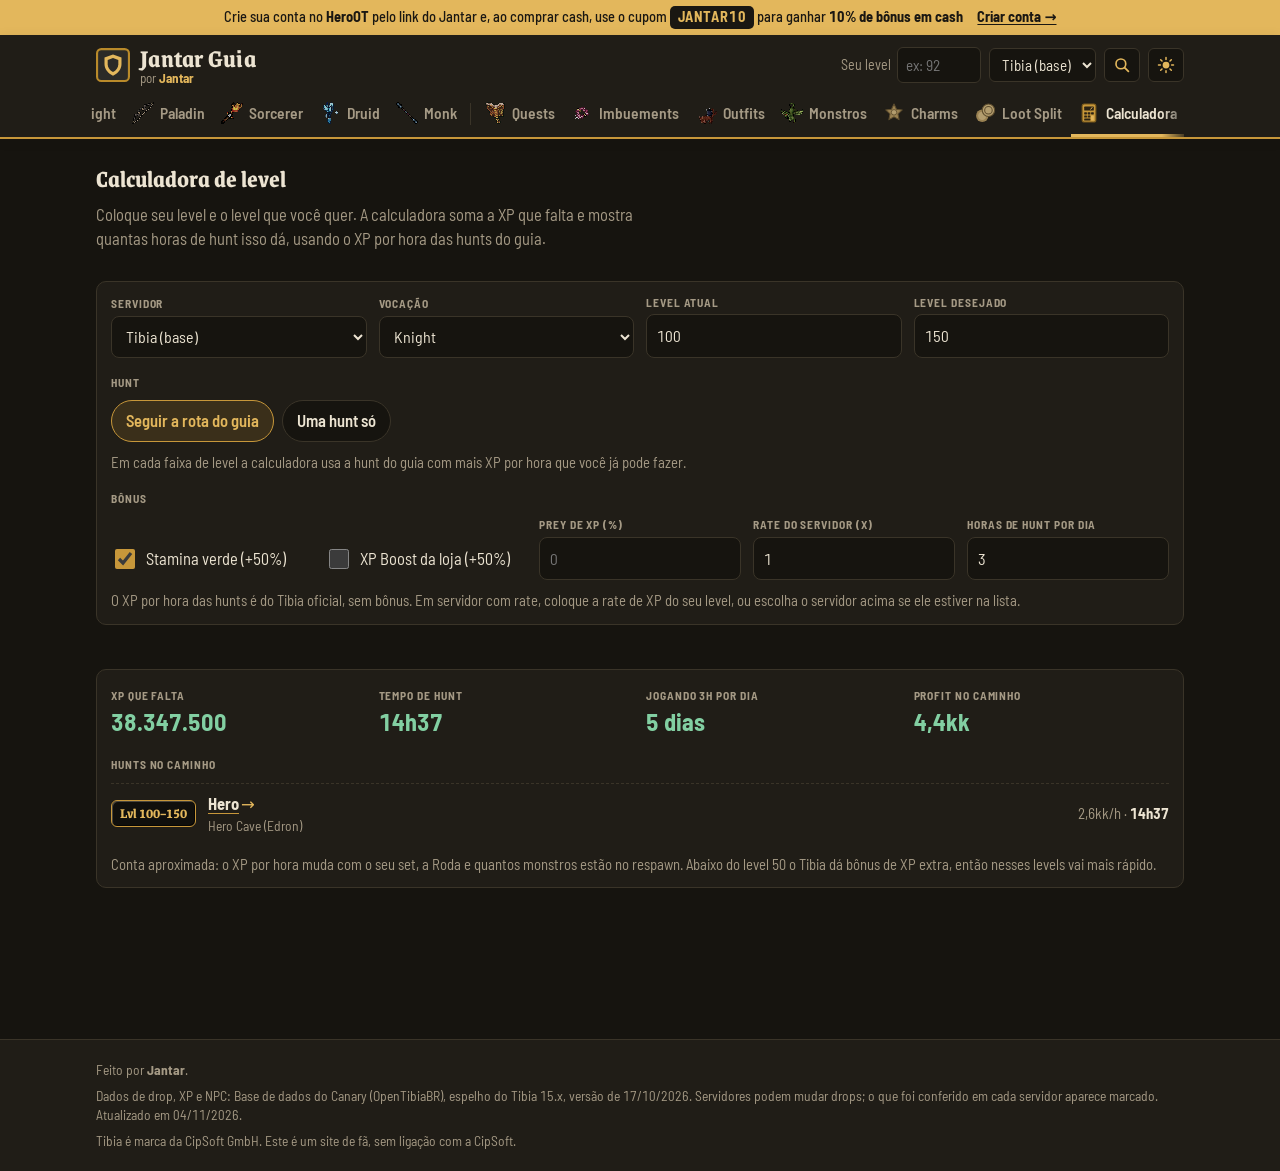
==== commit d741ae89: "Calculadora: hunts do caminho viram links para a página da classe O link abre a vocação na faixa cer" ====
--- a/calculadora/index.html
+++ b/calculadora/index.html
@@ -27,7 +27,7 @@
 <script type="application/ld+json">{"@context":"https://schema.org","@type":"BreadcrumbList","itemListElement":[{"@type":"ListItem","position":1,"name":"Início","item":"https://jantarguia.com.br/"},{"@type":"ListItem","position":2,"name":"Calculadora de level do Tibia","item":"https://jantarguia.com.br/calculadora/"}]}</script>
 <link rel="preload" href="/fonts/grenze.woff2" as="font" type="font/woff2" crossorigin>
 <link rel="preload" href="/fonts/barlow-semi-condensed-400.woff2" as="font" type="font/woff2" crossorigin>
-<style id="css">@font-face{font-family:'Grenze';font-style:normal;font-weight:500 700;font-display:swap;src:url(/fonts/grenze.woff2) format('woff2');unicode-range:U+0000-00FF, U+0131, U+0152-0153, U+02BB-02BC, U+02C6, U+02DA, U+02DC, U+0304, U+0308, U+0329, U+2000-206F, U+20AC, U+2122, U+2191, U+2193, U+2212, U+2215, U+FEFF, U+FFFD} @font-face{font-family:'Barlow Semi Condensed';font-style:normal;font-weight:400;font-display:swap;src:url(/fonts/barlow-semi-condensed-400.woff2) format('woff2');unicode-range:U+0000-00FF, U+0131, U+0152-0153, U+02BB-02BC, U+02C6, U+02DA, U+02DC, U+0304, U+0308, U+0329, U+2000-206F, U+20AC, U+2122, U+2191, U+2193, U+2212, U+2215, U+FEFF, U+FFFD} @font-face{font-family:'Barlow Semi Condensed';font-style:normal;font-weight:500;font-display:swap;src:url(/fonts/barlow-semi-condensed-500.woff2) format('woff2');unicode-range:U+0000-00FF, U+0131, U+0152-0153, U+02BB-02BC, U+02C6, U+02DA, U+02DC, U+0304, U+0308, U+0329, U+2000-206F, U+20AC, U+2122, U+2191, U+2193, U+2212, U+2215, U+FEFF, U+FFFD} @font-face{font-family:'Barlow Semi Condensed';font-style:normal;font-weight:600;font-display:swap;src:url(/fonts/barlow-semi-condensed-600.woff2) format('woff2');unicode-range:U+0000-00FF, U+0131, U+0152-0153, U+02BB-02BC, U+02C6, U+02DA, U+02DC, U+0304, U+0308, U+0329, U+2000-206F, U+20AC, U+2122, U+2191, U+2193, U+2212, U+2215, U+FEFF, U+FFFD} @font-face{font-family:'Barlow Semi Condensed';font-style:normal;font-weight:700;font-display:swap;src:url(/fonts/barlow-semi-condensed-700.woff2) format('woff2');unicode-range:U+0000-00FF, U+0131, U+0152-0153, U+02BB-02BC, U+02C6, U+02DA, U+02DC, U+0304, U+0308, U+0329, U+2000-206F, U+20AC, U+2122, U+2191, U+2193, U+2212, U+2215, U+FEFF, U+FFFD} :root{ --bg:#16140f; --panel:#201d17; --panel-2:#2a261e; --ink:#ece4d2; --muted:#a59a85; --line:#3a3428; --gold:#e3b75c; --gold-2:#c7973a; --gold-soft:#3a2f1a; --slot:#100f0c; --slot-hi:#4a463d; --slot-lo:#060504; --srv:#c7a6f2; --srv-soft:#2c2338; --here:#82cfa2; --here-soft:#1c3226; --common:#7ccb8f; --uncommon:#86b2f2; --rare:#f2b45c; --display:"Grenze",Georgia,serif; --body:"Barlow Semi Condensed","Arial Narrow",system-ui,sans-serif; --mono:"Barlow Semi Condensed","Arial Narrow",system-ui,sans-serif; color-scheme:dark; } :root[data-theme="light"]{ --bg:#f3f0e8; --panel:#fffdf8; --panel-2:#ebe5d8; --ink:#231d14; --muted:#6a6152; --line:#d9d0bd; --gold:#8f6410; --gold-2:#b98a2a; --gold-soft:#f3e6c6; --slot:#2b2a27; --slot-hi:#57544d; --slot-lo:#141311; --srv:#6b3fa0; --srv-soft:#efe7f8; --here:#2f6b4f; --here-soft:#dcecdf; --common:#3f7d4f; --uncommon:#3567a8; --rare:#b06a10; color-scheme:light; } *{box-sizing:border-box} [hidden]{display:none!important} html{-webkit-text-size-adjust:100%} body{background:var(--bg);color:var(--ink);font-family:var(--body);font-size:16.5px;line-height:1.45;margin:0;font-variant-numeric:tabular-nums} a{color:var(--gold)} .wrap{max-width:1120px;margin:0 auto;padding-left:max(16px,env(safe-area-inset-left,0px));padding-right:max(16px,env(safe-area-inset-right,0px))} .bar{position:sticky;top:0;z-index:5;background:var(--panel);border-bottom:2px solid var(--gold-2);padding-top:env(safe-area-inset-top,0px);box-shadow:0 2px 12px rgb(0 0 0 / .08)} .bar .wrap{padding-block:12px 10px;display:flex;flex-direction:column;gap:10px} .top{display:flex;align-items:center;justify-content:space-between;gap:12px;flex-wrap:wrap} .brand{display:flex;align-items:center;gap:10px;text-decoration:none;color:var(--ink)} .brand-mark{width:34px;height:34px;flex:none} .brand-txt{display:flex;flex-direction:column;line-height:1.05} .brand-name{font-family:var(--display);font-weight:700;font-size:1.6rem;letter-spacing:.01em} .by{font-size:.82rem;color:var(--muted)}.by b{color:var(--gold)} .ctrls{display:flex;gap:10px;flex-wrap:wrap;align-items:center} .theme{font:inherit;font-size:.85rem;border:1px solid var(--line);background:var(--bg);color:var(--ink);border-radius:6px;padding:6px 10px;cursor:pointer} .theme:hover{border-color:var(--gold-2)} .filter-note{display:flex;gap:10px;flex-wrap:wrap;align-items:center;font-size:.9rem;color:var(--muted);background:var(--panel);border:1px dashed var(--gold-2);border-radius:8px;padding:8px 12px} .filter-note button{font:inherit;font-size:.9rem;background:none;border:0;color:var(--gold);text-decoration:underline;cursor:pointer;padding:0} .field{display:flex;align-items:center;gap:6px;font-size:.88rem;color:var(--muted)} .field input,.field select{font:inherit;font-size:.95rem;padding:6px 8px;border:1px solid var(--line);border-radius:6px;background:var(--bg);color:var(--ink)} .field input{width:5.5em;font-family:var(--mono)} .tabs,.chips{display:flex;gap:6px;overflow-x:auto;scrollbar-width:none;padding-bottom:2px} .tabs::-webkit-scrollbar,.chips::-webkit-scrollbar{display:none} .tab,.chip{flex:none;border:1px solid var(--line);background:var(--bg);color:var(--ink);border-radius:999px;padding:6px 14px;font:inherit;font-weight:500;cursor:pointer;text-decoration:none;display:inline-flex;align-items:center;gap:6px} .tab:hover,.chip:hover{border-color:var(--gold-2)} .tab[aria-current="page"]{background:var(--ink);color:var(--bg);border-color:var(--ink)} .tab.srv{border-color:var(--srv);color:var(--srv)} .tab.srv[aria-current="page"]{background:var(--srv);color:var(--panel)} .chip{padding:4px 12px;font-size:.9rem} .chip[aria-pressed="true"]{background:var(--gold-soft);border-color:var(--gold)} :is(.tab,.chip,.theme,input,select,a,button):focus-visible{outline:2px solid var(--gold);outline-offset:2px} main .wrap{padding-block:22px 44px;display:flex;flex-direction:column;gap:30px} h1,h2{font-family:var(--display);margin:0;text-wrap:balance} .page-h{display:flex;flex-direction:column;gap:6px} .page-h h1{font-size:1.55rem} .intro{color:var(--muted);margin:0;max-width:68ch} .loading{color:var(--muted)} .legend{display:flex;gap:16px;flex-wrap:wrap;font-size:.85rem;color:var(--muted);align-items:center} .notice{background:var(--srv-soft);border:1px solid var(--srv);border-radius:10px;padding:12px 14px;display:flex;flex-direction:column;gap:4px;max-width:80ch} .notice b,.notice a{color:var(--srv)} .tier{display:flex;flex-direction:column;gap:14px} .tier-h{display:flex;align-items:center;gap:12px;flex-wrap:wrap} .lvl-badge{font-family:var(--display);font-weight:700;font-size:1.05rem;background:var(--slot);color:var(--gold);border:1px solid var(--gold-2);border-radius:6px;padding:3px 12px;box-shadow:inset 1px 1px 0 var(--slot-hi),inset -1px -1px 0 var(--slot-lo);font-variant-numeric:tabular-nums} .tier-h h2{font-size:1.15rem;color:var(--muted);font-weight:500} .rule{flex:1;height:1px;background:var(--line);min-width:20px} .here{font-size:.75rem;font-weight:700;color:var(--here);background:var(--here-soft);border-radius:999px;padding:3px 10px;letter-spacing:.05em;text-transform:uppercase} .grid{display:grid;grid-template-columns:repeat(auto-fill,minmax(300px,1fr));gap:14px} .card{background:var(--panel);border:1px solid var(--line);border-radius:10px;padding:14px;display:flex;flex-direction:column;gap:10px;min-width:0} .card:hover{border-color:var(--gold-2)} .head{display:flex;gap:12px;align-items:center;min-width:0} .head-txt{display:flex;flex-direction:column;gap:2px;min-width:0} .slot{flex:none;width:56px;height:56px;display:grid;place-items:center;background:var(--slot);border-radius:4px;box-shadow:inset 2px 2px 0 var(--slot-lo),inset -2px -2px 0 var(--slot-hi),0 0 0 1px var(--slot-lo)} .slot img{width:32px;height:32px;image-rendering:pixelated;transform:scale(1.5)} .slot.big{width:84px;height:84px} .slot.big img{width:auto;height:auto;max-width:64px;max-height:64px;transform:none} .meta{font-size:.75rem;color:var(--muted);text-transform:uppercase;letter-spacing:.07em} .name{font-family:var(--display);font-weight:700;font-size:1.15rem;color:var(--ink);text-decoration:none;line-height:1.15} a.name:hover{color:var(--gold)} .stats-line{display:flex;gap:8px;flex-wrap:wrap;align-items:center} .req{font-family:var(--mono);font-size:.75rem;color:var(--gold);border:1px solid var(--gold-2);border-radius:4px;padding:0 6px} .req.none{color:var(--muted);border-color:var(--line)} .attr{font-family:var(--mono);font-size:.75rem;color:var(--muted)} .how{display:flex;flex-direction:column;gap:8px;border-top:1px dashed var(--line);padding-top:10px} .how-t{font-size:.72rem;text-transform:uppercase;letter-spacing:.08em;color:var(--muted);font-weight:700} .src{display:grid;grid-template-columns:auto 1fr auto;gap:2px 10px;align-items:center;font-size:.92rem} .mon-ico{width:32px;height:32px;object-fit:contain;image-rendering:pixelated;grid-row:span 2} .src .m{font-weight:700;min-width:0} .src .c{font-family:var(--mono);font-size:.82rem;display:flex;align-items:center;gap:5px;justify-self:end} .src .w{grid-column:2/-1;color:var(--muted);font-size:.84rem} .boss-tag{display:inline-block;font-size:.68rem;font-weight:700;letter-spacing:.06em;text-transform:uppercase;color:#fff;background:#9b3b2f;border-radius:4px;padding:1px 6px;margin-right:2px;vertical-align:1px} .dot{width:9px;height:9px;border-radius:50%;display:inline-block;flex:none} .common{background:var(--common)}.uncommon{background:var(--uncommon)}.rare{background:var(--rare)} .line{font-size:.9rem}.line b{font-weight:700} .tip{font-size:.9rem;color:var(--muted);margin:0;padding-left:10px;border-left:2px solid var(--gold-2)} .srvnote{font-size:.9rem;background:var(--srv-soft);border-left:3px solid var(--srv);padding:6px 8px;border-radius:4px} .links{display:flex;gap:14px;font-size:.9rem;flex-wrap:wrap} .sys{display:grid;grid-template-columns:repeat(auto-fill,minmax(260px,1fr));gap:12px} .foot{border-top:1px solid var(--line);color:var(--muted);font-size:.85rem;background:var(--panel)} .foot .wrap{padding-block:20px calc(20px + env(safe-area-inset-bottom,0px));display:flex;flex-direction:column;gap:6px} @media (max-width:520px){.grid{grid-template-columns:1fr}} @media (prefers-reduced-motion:no-preference){.tier{transition:opacity .2s}.card{transition:border-color .15s}} .home-hero{display:flex;flex-wrap:wrap;align-items:flex-end;justify-content:space-between;gap:20px;padding-block:8px 6px;border-bottom:1px solid var(--line);padding-bottom:24px} .home-hero-txt{display:flex;flex-direction:column;gap:10px;min-width:0} .home-hero h1{font-family:var(--display);font-weight:700;font-size:clamp(2rem,5vw,3rem);line-height:1.02;margin:0;max-width:18ch;text-wrap:balance} .home-hero p{margin:0;color:var(--muted);max-width:56ch;font-size:1.05rem} .stats{display:flex;gap:26px;flex-wrap:wrap} .stat{display:flex;flex-direction:column} .stat b{font-family:var(--display);font-size:2rem;color:var(--gold);line-height:1} .stat span{font-size:.8rem;color:var(--muted);text-transform:uppercase;letter-spacing:.07em} .home-block{display:flex;flex-direction:column;gap:14px} .block-h{font-size:1.5rem} .paths{display:grid;grid-template-columns:repeat(auto-fit,minmax(280px,1fr));gap:14px} .path{all:unset;box-sizing:border-box;cursor:pointer;display:flex;flex-direction:column;gap:8px;padding:20px;border-radius:12px;background:var(--panel);border:1px solid var(--line);border-top:4px solid var(--gold-2);color:var(--ink);text-decoration:none;min-width:0} .path:hover{border-color:var(--gold-2)} .path:focus-visible{outline:2px solid var(--gold);outline-offset:2px} .srv-path{border-top-color:var(--srv)} .srv-path:hover{border-color:var(--srv)} .path-kicker{font-size:.75rem;text-transform:uppercase;letter-spacing:.09em;color:var(--muted);font-weight:700} .path-title{font-family:var(--display);font-weight:700;font-size:1.9rem;line-height:1} .path-txt{color:var(--muted);max-width:52ch} .path-tags{display:flex;gap:6px;flex-wrap:wrap} .pill{font-size:.82rem;border:1px solid var(--line);border-radius:999px;padding:2px 10px;color:var(--ink)} .pill.srv{border-color:var(--srv);color:var(--srv);font-weight:600} .path-go{margin-top:auto;padding-top:6px;font-weight:700;color:var(--gold)} .srv-path .path-go{color:var(--srv)} .vocs{display:grid;grid-template-columns:repeat(auto-fill,minmax(300px,1fr));gap:12px} .voc{display:flex;gap:14px;align-items:center;padding:14px;border-radius:10px;background:var(--panel);border:1px solid var(--line);text-decoration:none;color:var(--ink);min-width:0} .voc:hover{border-color:var(--gold-2)} .voc .slot.big img{width:32px;height:32px;max-width:none;max-height:none;transform:scale(2);image-rendering:pixelated} .voc-txt{display:flex;flex-direction:column;gap:4px;min-width:0} .voc-desc{font-size:.92rem;color:var(--muted)} @media (max-width:520px){.home-hero h1{font-size:2rem}.stats{gap:18px}.vocs,.paths{grid-template-columns:1fr}} .quest{gap:10px} .q-head{display:flex;justify-content:space-between;align-items:baseline;gap:10px} .q-txt{margin:0;color:var(--ink)} .q-warn{font-size:.88rem;font-weight:700;color:var(--rare);border-left:3px solid var(--rare);padding-left:8px} .q-items{display:flex;flex-wrap:wrap;gap:6px} .q-item{display:inline-flex;align-items:center;gap:4px;font-size:.88rem;background:var(--bg);border:1px solid var(--line);border-radius:6px;padding:2px 8px 2px 4px} .q-ico{width:24px;height:24px;image-rendering:pixelated} .foot-note{font-size:.85rem;color:var(--muted);margin:0} .grid:has(> .quest){align-items:start} .quest.has-outfit{border-color:var(--gold-2);box-shadow:0 0 0 1px var(--gold-2),0 6px 24px -12px var(--gold-2);background:linear-gradient(180deg,var(--gold-soft),var(--panel) 90px)} .outfit-badge{display:flex;align-items:center;gap:10px;padding:8px 10px;border-radius:8px;background:var(--slot);border:1px solid var(--gold-2);color:#e3b75c} .outfit-badge small{display:block;font-size:.7rem;text-transform:uppercase;letter-spacing:.08em;color:#a59a85} .outfit-badge b{font-family:var(--display);font-size:1.25rem;line-height:1.05} .outfit-ico{font-size:1.4rem;line-height:1} .chip-outfit[aria-pressed="true"]{background:var(--slot);color:#e3b75c;border-color:var(--gold-2)} .q-det{border-top:1px dashed var(--line);padding-top:8px} .q-det summary{cursor:pointer;font-weight:700;color:var(--gold);list-style:none;display:flex;align-items:center;gap:6px} .q-det summary::-webkit-details-marker{display:none} .q-det summary::before{content:"▸";transition:transform .15s} .q-det[open] summary::before{transform:rotate(90deg)} .q-det dl{display:grid;grid-template-columns:repeat(3,minmax(0,1fr));gap:8px 12px;margin:10px 0 0} .q-det dl>div{min-width:0} .q-det .wide{grid-column:1/-1} .q-det dt{font-size:.72rem;text-transform:uppercase;letter-spacing:.08em;color:var(--muted);font-weight:700} .q-det dd{margin:2px 0 0;font-size:.95rem} .look-switch .chip{font-size:1rem;padding:6px 16px} .look-bar{display:flex;flex-wrap:wrap;gap:10px;align-items:center;justify-content:space-between} .look-bar .chips{flex-wrap:wrap} .look-search input{width:14em;font-family:var(--body)} .look-grid{align-items:start} .look-slot img{width:64px!important;height:64px!important;max-width:none!important;max-height:none!important;transform:none!important;object-fit:contain;image-rendering:pixelated} .look .q-txt{font-size:.95rem} .badge-pic{flex:none;width:64px;height:64px;display:grid;place-items:center;border-radius:6px;background:#0b0a08;box-shadow:inset 1px 1px 0 #000,inset -1px -1px 0 #3a362e} .badge-pic img{width:64px;height:64px;object-fit:contain;image-rendering:pixelated} .mount-badge em{display:block;font-style:normal;font-size:.82rem;color:#c9bfa9;margin-top:2px;line-height:1.3} .mode-switch{margin-top:-14px} .muted{color:var(--muted);margin:0;font-size:.92rem} .resumo{background:var(--panel);border:1px solid var(--gold-2);border-radius:12px;padding:18px;display:flex;flex-direction:column;gap:16px} .resumo-h{display:flex;flex-direction:column;gap:2px} .resumo-h h2{font-size:1.5rem} .resumo-grid{display:grid;grid-template-columns:repeat(auto-fit,minmax(230px,1fr));gap:12px} .rbox{background:var(--bg);border:1px solid var(--line);border-radius:8px;padding:12px;display:flex;flex-direction:column;gap:6px} .rbox p,.rbox ul{margin:0;font-size:.95rem} .rbox ul{padding-left:18px;display:flex;flex-direction:column;gap:3px} .linha-wrap{display:flex;flex-direction:column;gap:8px} .linha{list-style:none;margin:0;padding:0;display:grid;grid-template-columns:repeat(auto-fill,minmax(150px,1fr));gap:8px;counter-reset:l} .linha a{display:flex;flex-direction:column;gap:2px;height:100%;text-decoration:none;color:var(--ink);background:var(--bg);border:1px solid var(--line);border-left:3px solid var(--gold-2);border-radius:6px;padding:8px 10px;font-size:.88rem;line-height:1.25} .linha a:hover{border-color:var(--gold)} .linha b{font-family:var(--display);color:var(--gold);font-size:1.1rem} .linha b::before{content:"lvl ";font-family:var(--body);font-size:.75rem;color:var(--muted);font-weight:500} .steps{display:flex;flex-direction:column;gap:34px} .step{display:flex;flex-direction:column;gap:12px;scroll-margin-top:190px} .step-h{display:flex;align-items:center;gap:10px;flex-wrap:wrap} .step-n{width:30px;height:30px;border-radius:50%;display:grid;place-items:center;font-family:var(--display);font-weight:700;background:var(--gold);color:var(--bg);flex:none} .step-obj{margin:0;font-size:1.08rem;font-weight:600;max-width:75ch} .step.is-here .step-n{background:var(--here)} .step-grid{display:grid;grid-template-columns:repeat(auto-fit,minmax(320px,1fr));gap:12px} .sbox{background:var(--panel);border:1px solid var(--line);border-radius:10px;padding:12px 14px;display:flex;flex-direction:column;gap:8px;min-width:0} .how-t.t2{margin-top:6px} .hrow,.irow summary{display:flex;gap:10px;align-items:flex-start} .hrow + .hrow,.irow + .irow{border-top:1px dashed var(--line);padding-top:8px} .hrow-txt,.irow-txt{display:flex;flex-direction:column;gap:1px;min-width:0;flex:1} .hrow-txt b,.irow-txt b{font-size:1.02rem} .hrow-onde{font-size:.92rem} .hrow-nota,.irow-w{font-size:.86rem;color:var(--muted)} .hrow .slot,.irow .slot{width:44px;height:44px} .hrow .slot img,.irow .slot img{transform:none;max-width:40px;max-height:40px;width:auto;height:auto} .irow summary{cursor:pointer;list-style:none} .irow summary::-webkit-details-marker{display:none} .irow-more{flex:none;width:24px;height:24px;border:1px solid var(--line);border-radius:6px;display:grid;place-items:center;color:var(--muted);font-weight:700;align-self:center} .irow[open] .irow-more{transform:rotate(45deg);color:var(--gold);border-color:var(--gold-2)} .irow-body{margin-top:8px} .irow-body .card{background:var(--bg)} .srow{display:grid;grid-template-columns:2.2em 1fr auto;gap:0 10px;align-items:baseline;padding:5px 0;font-size:.93rem} .srow + .srow{border-top:1px dashed var(--line)} .srow .s-lv{font-family:var(--display);color:var(--muted);text-align:right} .srow .s-n{display:flex;flex-wrap:wrap;gap:0 8px;align-items:baseline;min-width:0} .srow code{font-family:var(--mono);font-size:.85rem;color:var(--muted);font-style:italic} .srow .s-p{font-size:.85rem;white-space:nowrap} .srow .s-npc{grid-column:2/-1;font-size:.8rem;color:var(--muted)} .srow.ess .s-lv{color:var(--gold)} .srow.ess .s-n b{color:var(--gold)} .more summary{cursor:pointer;color:var(--gold);font-size:.9rem;padding:6px 0} .q-links{display:flex;flex-wrap:wrap;gap:6px} .q-links .pill{text-decoration:none} .q-links .pill small{color:var(--muted)} .pill-gold{border-color:var(--gold-2);color:var(--gold)} .step-treino{margin:0;font-size:.95rem} @media (max-width:520px){.step-grid{grid-template-columns:1fr}.resumo{padding:14px}.step{scroll-margin-top:230px}} .step-obj .obj-w{display:block;font-weight:500} .step-obj .obj-w + .obj-w{margin-top:3px} .step-obj .obj-w b{color:var(--gold)} .linha-w{font-family:var(--display);font-weight:700;color:var(--gold);margin-top:4px} .hrow-yt{display:inline-flex;align-items:center;gap:5px;align-self:flex-start;margin-top:4px;font-size:.84rem;font-weight:600;text-decoration:none;color:var(--ink);border:1px solid var(--line);border-radius:999px;padding:2px 10px 2px 7px} .hrow-yt svg{width:14px;height:14px;color:#e5483b} .hrow-yt:hover{border-color:var(--gold-2);color:var(--gold)} .yt-mini{color:var(--gold);font-weight:600;text-decoration:none;white-space:nowrap} .yt-mini::before{content:"▶ ";color:#e5483b;font-size:.8em} .yt-mini:hover{text-decoration:underline} .quest .hrow-yt{margin-top:0} .slot.place svg{width:22px;height:22px;color:var(--gold)} .imbu-rec{display:grid;grid-template-columns:repeat(auto-fill,minmax(240px,1fr));gap:10px} .imbu-what{color:var(--gold);font-size:1.02rem} .imbu-info{display:grid;grid-template-columns:minmax(220px,1fr) 2fr;gap:12px} .imbu-info ul{margin:0;padding-left:18px;display:flex;flex-direction:column;gap:4px;font-size:.93rem} .imbu-lv{display:flex;flex-direction:column;gap:8px;border-top:1px dashed var(--line);padding-top:10px} .imbu-lv > div{display:flex;flex-direction:column;gap:1px} .imbu-items{font-size:.84rem;color:var(--muted)} @media (max-width:640px){.imbu-info{grid-template-columns:1fr}} .bar .wrap{padding-block:10px 0;gap:8px} .sr{position:absolute;width:1px;height:1px;overflow:hidden;clip:rect(0 0 0 0)} .ctrls{gap:8px;flex-wrap:nowrap} .field.lvl span{white-space:nowrap} .field select{max-width:9.5em} .theme{width:36px;height:34px;padding:0;display:grid;place-items:center;flex:none} .theme svg{width:18px;height:18px;color:var(--gold)} .tabs{gap:2px;align-items:stretch;margin-inline:-6px;padding-inline:6px;padding-bottom:0} .tabs.over{-webkit-mask-image:linear-gradient(90deg,#000 calc(100% - 28px),transparent);mask-image:linear-gradient(90deg,#000 calc(100% - 28px),transparent)} .tab-group{display:flex;gap:2px;flex:none} .tab{border:0;border-radius:0;background:none;color:var(--muted);padding:8px 7px 10px;border-bottom:3px solid transparent;font-weight:600;gap:6px;font-size:.97rem;transition:color .15s,border-color .15s} .tab:hover{color:var(--ink);border-bottom-color:var(--line)} .tab[aria-current="page"]{background:none;color:var(--ink);border-bottom-color:var(--gold)} .tab-ico{width:22px;height:22px;object-fit:contain;image-rendering:pixelated;flex:none} .tab:not([aria-current="page"]) .tab-ico{filter:saturate(.6) brightness(.85)} .tab-svg{width:18px;height:18px;flex:none} .tab-sep{flex:none;width:1px;background:var(--line);margin:9px 4px 12px} .tab.srv{color:var(--srv);border-bottom-color:transparent} .tab.srv[aria-current="page"]{background:none;color:var(--srv);border-bottom-color:var(--srv)} .bar .chips{padding-block:2px 10px} .bar .chips[hidden]+*{display:none} @media (max-width:640px){ .top{flex-wrap:wrap;row-gap:8px} .ctrls{width:100%} .field.lvl{flex:1} .field.lvl input{width:100%;min-width:4em} .field select{max-width:none} .tab{padding:8px 8px 10px} } .imbu-items{display:flex;flex-wrap:wrap;gap:5px;margin-top:4px} .imbu-it{font-size:.85rem;color:var(--ink);background:var(--gold-soft);border:1px solid var(--gold-2);border-radius:6px;padding:2px 8px;line-height:1.35} .imbu-it b{color:var(--gold);font-family:var(--display);margin-right:2px} .imbu-it.novo::after{content:"novo";margin-left:6px;font-size:.68rem;font-weight:700;text-transform:uppercase;letter-spacing:.05em;color:var(--bg);background:var(--gold);border-radius:4px;padding:0 4px;vertical-align:1px} .imbu-lv > div:first-child .imbu-it.novo::after{display:none} .rec-cost{display:flex;flex-direction:column;gap:8px;border-top:1px dashed var(--line);padding-top:8px;margin-top:2px} .rec-line{display:flex;flex-direction:column;gap:2px} .rec-line > a{font-size:.82rem;font-weight:700;color:var(--gold);text-decoration:none;text-transform:uppercase;letter-spacing:.05em} .rec-line > a:hover{text-decoration:underline} .rec-note{font-size:.84rem;color:var(--muted)} .imbu-it.gt{background:var(--slot);border-style:dashed;color:var(--muted)} .card.imbu,.tier{scroll-margin-top:130px} .rec-cost{flex-direction:row;flex-wrap:wrap;gap:6px} .rec-chip{display:inline-flex;align-items:center;gap:6px;text-decoration:none;color:var(--ink);background:var(--bg);border:1px solid var(--gold-2);border-radius:6px;padding:3px 8px;font-size:.86rem} .rec-chip:hover{background:var(--gold-soft)} .rec-chip b{color:var(--gold)} .gt-n{font-weight:600} .rec-see{color:var(--muted)} .topcupom{background:var(--gold);color:#1a1712;font-size:.9rem;font-weight:500} .topcupom .wrap{display:flex;align-items:center;justify-content:center;gap:6px 14px;flex-wrap:wrap;padding-block:6px} .topcupom a{color:#1a1712;font-weight:700;text-decoration:underline;text-underline-offset:2px} .tb-code{font:inherit;font-weight:800;letter-spacing:.06em;background:#1a1712;color:var(--gold);border:0;border-radius:5px;padding:1px 8px;cursor:pointer} .tb-code.copied{background:#2e6b3a;color:#fff} .promo{display:flex;align-items:center;justify-content:space-between;gap:16px 24px;flex-wrap:wrap;background:linear-gradient(120deg,var(--panel),var(--gold-soft));border:2px solid var(--gold);border-radius:12px;padding:18px 20px} .promo h2{margin:2px 0 4px;font-size:1.35rem} .promo p{margin:0;color:var(--muted)} .promo.big h2{font-size:1.6rem} .promo-act{display:flex;gap:10px;flex-wrap:wrap;align-items:stretch} .promo-code{display:flex;flex-direction:column;align-items:center;justify-content:center;gap:0;font:inherit;cursor:pointer;background:var(--bg);color:var(--ink);border:2px dashed var(--gold);border-radius:10px;padding:6px 18px;min-width:150px} .promo-code span{font-size:.75rem;text-transform:uppercase;letter-spacing:.08em;color:var(--muted)} .promo-code b{font-family:var(--display);font-size:1.7rem;color:var(--gold);letter-spacing:.06em;line-height:1.1} .promo-code .copy-lbl{color:var(--gold)} .promo-code.copied{border-style:solid;border-color:#3f9c55} .promo-code.copied .copy-lbl{color:#3f9c55} .promo-btn{display:flex;align-items:center;justify-content:center;background:var(--gold);color:#1a1712;font-weight:700;font-size:1.05rem;text-decoration:none;border-radius:10px;padding:10px 20px} .promo-btn:hover{filter:brightness(1.08)} @media (max-width:640px){.promo-act,.promo-code,.promo-btn{width:100%}.promo.big h2{font-size:1.3rem}} .promo-bonus{color:var(--gold)} .promo-steps{margin:4px 0 0;padding-left:20px;color:var(--ink);display:flex;flex-direction:column;gap:3px} .promo-btn.discord{background:#5865f2;color:#fff;gap:8px} .promo-btn.discord svg{width:20px;height:20px} .set-bar{display:flex;flex-direction:column;gap:8px;margin:0 0 12px} .set-row{display:grid;grid-template-columns:repeat(auto-fill,minmax(96px,1fr));gap:8px} .set-slot{display:flex;flex-direction:column;align-items:center;gap:5px;text-align:center;background:var(--panel);border:1px solid var(--line);border-radius:8px;padding:8px 6px;min-width:0} .set-slot b{font-size:.82rem;font-weight:600;line-height:1.15;overflow-wrap:anywhere} .set-slot.novo{border-color:var(--gold-2);background:var(--gold-soft)} .set-slot.vazio{opacity:.55} .set-slot.vazio b{font-weight:500;color:var(--muted)} .loading { display: none; } .prerender { padding: 24px 0; line-height: 1.5; } .prerender h1, .prerender h2, .prerender h3 { margin: 1em 0 .4em; } .prerender ul { padding-left: 20px; } .loot-box{margin-top:16px} #lootxt{width:100%;box-sizing:border-box;resize:vertical;background:var(--panel-2);color:var(--ink);border:1px solid var(--line);border-radius:8px;padding:10px;font:inherit} .loot-acts{display:flex;gap:8px;flex-wrap:wrap} .loot-btn{background:var(--gold-soft);color:var(--gold);border:1px solid var(--gold-2);border-radius:8px;padding:8px 12px;min-height:38px;font:inherit;font-weight:600;cursor:pointer} .loot-btn.copied{background:var(--here-soft);color:var(--here);border-color:var(--here)} .loot-scroll{overflow-x:auto} .loot-t{width:100%;border-collapse:collapse;min-width:560px} .loot-t th{text-align:right;color:var(--muted);font-weight:600;padding:6px 8px;border-bottom:1px solid var(--line)} .loot-t td{text-align:right;padding:6px 8px;border-bottom:1px solid var(--line)} .loot-t th:first-child,.loot-t td:first-child{text-align:left} .loot-t small{color:var(--gold)} .loot-t tr.off td{opacity:.45} .loot-t input[type=number]{width:100px;box-sizing:border-box;background:var(--panel-2);color:var(--ink);border:1px solid var(--line);border-radius:6px;padding:6px;font:inherit;text-align:right} .loot-t input[type=checkbox]{width:20px;height:20px;accent-color:var(--gold)} .loot-sum{display:grid;grid-template-columns:repeat(auto-fit,minmax(180px,1fr));gap:12px} .loot-sum b{display:block;font-size:1.5rem;color:var(--here)} .loot-sum b.neg{color:var(--rare)} .loot-tr{display:flex;justify-content:space-between;align-items:center;gap:10px;flex-wrap:wrap;padding:8px 0;border-top:1px solid var(--line)} .hmode{display:inline-block;margin-left:6px;padding:0 6px;border-radius:999px;font-size:.72rem;font-weight:700;text-transform:none;letter-spacing:0;border:1px solid currentColor;vertical-align:1px} .hmode-solo{color:#4aa865} .hmode-pt{color:#d0843a} .hmode-ambos{color:var(--gold-2)} .hrow-xp{display:flex;flex-wrap:wrap;gap:2px 12px;font-size:.86rem;margin:2px 0} .hrow-xp .pos b{color:#4aa865} .hrow-xp .neg b{color:#d0564c} .hunt-src{font-size:.78rem;color:var(--muted);margin:10px 0 0;line-height:1.4} .calc-box{display:flex;flex-direction:column;gap:10px;margin-bottom:14px} .calc-box .t2{margin-top:6px} .calc-grid{display:grid;grid-template-columns:repeat(auto-fit,minmax(160px,1fr));gap:10px 12px;align-items:end} .calc-grid label{display:flex;flex-direction:column;gap:4px;min-width:0} .calc-grid label.wide{grid-column:1/-1} .calc-grid input:not([type=checkbox]),.calc-grid select{font:inherit;font-size:1rem;padding:9px 10px;min-height:42px;border:1px solid var(--line);border-radius:8px;background:var(--bg);color:var(--ink);width:100%;min-width:0;box-sizing:border-box} .calc-grid label.chk{flex-direction:row;align-items:center;gap:8px;min-height:42px;cursor:pointer} .calc-grid label.chk input{width:20px;height:20px;accent-color:var(--gold-2);flex:none} .seg{display:flex;flex-wrap:wrap;gap:8px} .seg-b{font:inherit;font-weight:600;border:1px solid var(--line);background:var(--bg);color:var(--ink);border-radius:999px;padding:8px 14px;min-height:40px;cursor:pointer} .seg-b[aria-pressed=true]{background:var(--gold-soft);color:var(--gold);border-color:var(--gold-2)} .calc-sum b{font-variant-numeric:tabular-nums} .calc-seg{display:flex;flex-wrap:wrap;align-items:center;gap:6px 12px;padding:8px 0;border-top:1px dashed var(--line)} .calc-seg .lvl-badge{font-size:.9rem;padding:2px 8px} .calc-seg-n{display:flex;flex-direction:column;flex:1 1 180px;min-width:0} .calc-seg-n small{color:var(--muted);font-size:.85rem} .calc-seg-v{font-size:.92rem;color:var(--muted);white-space:nowrap} .calc-seg-v b{color:var(--ink)} .calc-warn{flex-basis:100%;font-size:.82rem;color:var(--srv);background:var(--srv-soft);border-radius:6px;padding:6px 8px} .calc-rate{font-size:.88rem;margin:4px 0 0;line-height:1.5} .srv-info{display:grid;grid-template-columns:repeat(auto-fit,minmax(150px,1fr));gap:10px;margin:14px 0} .srv-info .stat{background:var(--panel);border:1px solid var(--line);border-radius:10px;padding:10px 12px;display:flex;flex-direction:column;gap:2px} .srv-info .stat span{font-size:.8rem;color:var(--muted)} .srv-info .stat b{font-size:1rem} .srv-rates{display:grid;grid-template-columns:repeat(auto-fit,minmax(200px,1fr));gap:12px;align-items:start} .st-t{width:100%;border-collapse:collapse;font-size:.92rem;font-variant-numeric:tabular-nums} .st-t th{text-align:left;font-size:.75rem;color:var(--muted);font-weight:600;padding:2px 0} .st-t td{padding:4px 0;border-top:1px dashed var(--line)} .st-t td:last-child,.st-t th:last-child{text-align:right} .st-t b{color:var(--gold)} .srv-news ul,.srv-rules{margin:0;padding-left:18px;display:flex;flex-direction:column;gap:4px} .ch-list{margin:0;padding-left:18px;display:flex;flex-direction:column;gap:6px} .ch-vocs{display:grid;grid-template-columns:repeat(auto-fit,minmax(240px,1fr));gap:12px} .ch-t td{vertical-align:top} .ch-t td.nw{white-space:nowrap} .theme svg{width:18px;height:18px;display:block} .busca{position:relative;padding-bottom:10px} .busca input{width:100%;box-sizing:border-box;font:inherit;font-size:1rem;padding:10px 12px;min-height:44px;border:1px solid var(--gold-2);border-radius:8px;background:var(--bg);color:var(--ink)} .busca-res{display:flex;flex-direction:column;max-height:min(60vh,460px);overflow:auto;margin-top:6px;border-radius:8px} .busca-it{all:unset;box-sizing:border-box;display:flex;align-items:center;gap:10px;padding:6px 8px;border-radius:8px;cursor:pointer;min-height:44px} .busca-it:hover,.busca-it.on,.busca-it:focus-visible{background:var(--gold-soft)} .busca-it .slot{width:36px;height:36px;flex:none} .busca-it .slot img{max-width:32px;max-height:32px;transform:none;width:auto;height:auto} .busca-txt{display:flex;flex-direction:column;min-width:0} .busca-txt b{white-space:nowrap;overflow:hidden;text-overflow:ellipsis} .busca-txt small{color:var(--muted);font-size:.8rem;white-space:nowrap;overflow:hidden;text-overflow:ellipsis} .busca-dica{color:var(--muted);font-size:.88rem;margin:6px 2px} details.irow.busca-alvo,.hrow.busca-alvo,.step.busca-alvo{outline:2px solid var(--gold-2);outline-offset:2px;border-radius:8px} main{min-height:100vh}</style>
+<style id="css">@font-face{font-family:'Grenze';font-style:normal;font-weight:500 700;font-display:swap;src:url(/fonts/grenze.woff2) format('woff2');unicode-range:U+0000-00FF, U+0131, U+0152-0153, U+02BB-02BC, U+02C6, U+02DA, U+02DC, U+0304, U+0308, U+0329, U+2000-206F, U+20AC, U+2122, U+2191, U+2193, U+2212, U+2215, U+FEFF, U+FFFD} @font-face{font-family:'Barlow Semi Condensed';font-style:normal;font-weight:400;font-display:swap;src:url(/fonts/barlow-semi-condensed-400.woff2) format('woff2');unicode-range:U+0000-00FF, U+0131, U+0152-0153, U+02BB-02BC, U+02C6, U+02DA, U+02DC, U+0304, U+0308, U+0329, U+2000-206F, U+20AC, U+2122, U+2191, U+2193, U+2212, U+2215, U+FEFF, U+FFFD} @font-face{font-family:'Barlow Semi Condensed';font-style:normal;font-weight:500;font-display:swap;src:url(/fonts/barlow-semi-condensed-500.woff2) format('woff2');unicode-range:U+0000-00FF, U+0131, U+0152-0153, U+02BB-02BC, U+02C6, U+02DA, U+02DC, U+0304, U+0308, U+0329, U+2000-206F, U+20AC, U+2122, U+2191, U+2193, U+2212, U+2215, U+FEFF, U+FFFD} @font-face{font-family:'Barlow Semi Condensed';font-style:normal;font-weight:600;font-display:swap;src:url(/fonts/barlow-semi-condensed-600.woff2) format('woff2');unicode-range:U+0000-00FF, U+0131, U+0152-0153, U+02BB-02BC, U+02C6, U+02DA, U+02DC, U+0304, U+0308, U+0329, U+2000-206F, U+20AC, U+2122, U+2191, U+2193, U+2212, U+2215, U+FEFF, U+FFFD} @font-face{font-family:'Barlow Semi Condensed';font-style:normal;font-weight:700;font-display:swap;src:url(/fonts/barlow-semi-condensed-700.woff2) format('woff2');unicode-range:U+0000-00FF, U+0131, U+0152-0153, U+02BB-02BC, U+02C6, U+02DA, U+02DC, U+0304, U+0308, U+0329, U+2000-206F, U+20AC, U+2122, U+2191, U+2193, U+2212, U+2215, U+FEFF, U+FFFD} :root{ --bg:#16140f; --panel:#201d17; --panel-2:#2a261e; --ink:#ece4d2; --muted:#a59a85; --line:#3a3428; --gold:#e3b75c; --gold-2:#c7973a; --gold-soft:#3a2f1a; --slot:#100f0c; --slot-hi:#4a463d; --slot-lo:#060504; --srv:#c7a6f2; --srv-soft:#2c2338; --here:#82cfa2; --here-soft:#1c3226; --common:#7ccb8f; --uncommon:#86b2f2; --rare:#f2b45c; --display:"Grenze",Georgia,serif; --body:"Barlow Semi Condensed","Arial Narrow",system-ui,sans-serif; --mono:"Barlow Semi Condensed","Arial Narrow",system-ui,sans-serif; color-scheme:dark; } :root[data-theme="light"]{ --bg:#f3f0e8; --panel:#fffdf8; --panel-2:#ebe5d8; --ink:#231d14; --muted:#6a6152; --line:#d9d0bd; --gold:#8f6410; --gold-2:#b98a2a; --gold-soft:#f3e6c6; --slot:#2b2a27; --slot-hi:#57544d; --slot-lo:#141311; --srv:#6b3fa0; --srv-soft:#efe7f8; --here:#2f6b4f; --here-soft:#dcecdf; --common:#3f7d4f; --uncommon:#3567a8; --rare:#b06a10; color-scheme:light; } *{box-sizing:border-box} [hidden]{display:none!important} html{-webkit-text-size-adjust:100%} body{background:var(--bg);color:var(--ink);font-family:var(--body);font-size:16.5px;line-height:1.45;margin:0;font-variant-numeric:tabular-nums} a{color:var(--gold)} .wrap{max-width:1120px;margin:0 auto;padding-left:max(16px,env(safe-area-inset-left,0px));padding-right:max(16px,env(safe-area-inset-right,0px))} .bar{position:sticky;top:0;z-index:5;background:var(--panel);border-bottom:2px solid var(--gold-2);padding-top:env(safe-area-inset-top,0px);box-shadow:0 2px 12px rgb(0 0 0 / .08)} .bar .wrap{padding-block:12px 10px;display:flex;flex-direction:column;gap:10px} .top{display:flex;align-items:center;justify-content:space-between;gap:12px;flex-wrap:wrap} .brand{display:flex;align-items:center;gap:10px;text-decoration:none;color:var(--ink)} .brand-mark{width:34px;height:34px;flex:none} .brand-txt{display:flex;flex-direction:column;line-height:1.05} .brand-name{font-family:var(--display);font-weight:700;font-size:1.6rem;letter-spacing:.01em} .by{font-size:.82rem;color:var(--muted)}.by b{color:var(--gold)} .ctrls{display:flex;gap:10px;flex-wrap:wrap;align-items:center} .theme{font:inherit;font-size:.85rem;border:1px solid var(--line);background:var(--bg);color:var(--ink);border-radius:6px;padding:6px 10px;cursor:pointer} .theme:hover{border-color:var(--gold-2)} .filter-note{display:flex;gap:10px;flex-wrap:wrap;align-items:center;font-size:.9rem;color:var(--muted);background:var(--panel);border:1px dashed var(--gold-2);border-radius:8px;padding:8px 12px} .filter-note button{font:inherit;font-size:.9rem;background:none;border:0;color:var(--gold);text-decoration:underline;cursor:pointer;padding:0} .field{display:flex;align-items:center;gap:6px;font-size:.88rem;color:var(--muted)} .field input,.field select{font:inherit;font-size:.95rem;padding:6px 8px;border:1px solid var(--line);border-radius:6px;background:var(--bg);color:var(--ink)} .field input{width:5.5em;font-family:var(--mono)} .tabs,.chips{display:flex;gap:6px;overflow-x:auto;scrollbar-width:none;padding-bottom:2px} .tabs::-webkit-scrollbar,.chips::-webkit-scrollbar{display:none} .tab,.chip{flex:none;border:1px solid var(--line);background:var(--bg);color:var(--ink);border-radius:999px;padding:6px 14px;font:inherit;font-weight:500;cursor:pointer;text-decoration:none;display:inline-flex;align-items:center;gap:6px} .tab:hover,.chip:hover{border-color:var(--gold-2)} .tab[aria-current="page"]{background:var(--ink);color:var(--bg);border-color:var(--ink)} .tab.srv{border-color:var(--srv);color:var(--srv)} .tab.srv[aria-current="page"]{background:var(--srv);color:var(--panel)} .chip{padding:4px 12px;font-size:.9rem} .chip[aria-pressed="true"]{background:var(--gold-soft);border-color:var(--gold)} :is(.tab,.chip,.theme,input,select,a,button):focus-visible{outline:2px solid var(--gold);outline-offset:2px} main .wrap{padding-block:22px 44px;display:flex;flex-direction:column;gap:30px} h1,h2{font-family:var(--display);margin:0;text-wrap:balance} .page-h{display:flex;flex-direction:column;gap:6px} .page-h h1{font-size:1.55rem} .intro{color:var(--muted);margin:0;max-width:68ch} .loading{color:var(--muted)} .legend{display:flex;gap:16px;flex-wrap:wrap;font-size:.85rem;color:var(--muted);align-items:center} .notice{background:var(--srv-soft);border:1px solid var(--srv);border-radius:10px;padding:12px 14px;display:flex;flex-direction:column;gap:4px;max-width:80ch} .notice b,.notice a{color:var(--srv)} .tier{display:flex;flex-direction:column;gap:14px} .tier-h{display:flex;align-items:center;gap:12px;flex-wrap:wrap} .lvl-badge{font-family:var(--display);font-weight:700;font-size:1.05rem;background:var(--slot);color:var(--gold);border:1px solid var(--gold-2);border-radius:6px;padding:3px 12px;box-shadow:inset 1px 1px 0 var(--slot-hi),inset -1px -1px 0 var(--slot-lo);font-variant-numeric:tabular-nums} .tier-h h2{font-size:1.15rem;color:var(--muted);font-weight:500} .rule{flex:1;height:1px;background:var(--line);min-width:20px} .here{font-size:.75rem;font-weight:700;color:var(--here);background:var(--here-soft);border-radius:999px;padding:3px 10px;letter-spacing:.05em;text-transform:uppercase} .grid{display:grid;grid-template-columns:repeat(auto-fill,minmax(300px,1fr));gap:14px} .card{background:var(--panel);border:1px solid var(--line);border-radius:10px;padding:14px;display:flex;flex-direction:column;gap:10px;min-width:0} .card:hover{border-color:var(--gold-2)} .head{display:flex;gap:12px;align-items:center;min-width:0} .head-txt{display:flex;flex-direction:column;gap:2px;min-width:0} .slot{flex:none;width:56px;height:56px;display:grid;place-items:center;background:var(--slot);border-radius:4px;box-shadow:inset 2px 2px 0 var(--slot-lo),inset -2px -2px 0 var(--slot-hi),0 0 0 1px var(--slot-lo)} .slot img{width:32px;height:32px;image-rendering:pixelated;transform:scale(1.5)} .slot.big{width:84px;height:84px} .slot.big img{width:auto;height:auto;max-width:64px;max-height:64px;transform:none} .meta{font-size:.75rem;color:var(--muted);text-transform:uppercase;letter-spacing:.07em} .name{font-family:var(--display);font-weight:700;font-size:1.15rem;color:var(--ink);text-decoration:none;line-height:1.15} a.name:hover{color:var(--gold)} .stats-line{display:flex;gap:8px;flex-wrap:wrap;align-items:center} .req{font-family:var(--mono);font-size:.75rem;color:var(--gold);border:1px solid var(--gold-2);border-radius:4px;padding:0 6px} .req.none{color:var(--muted);border-color:var(--line)} .attr{font-family:var(--mono);font-size:.75rem;color:var(--muted)} .how{display:flex;flex-direction:column;gap:8px;border-top:1px dashed var(--line);padding-top:10px} .how-t{font-size:.72rem;text-transform:uppercase;letter-spacing:.08em;color:var(--muted);font-weight:700} .src{display:grid;grid-template-columns:auto 1fr auto;gap:2px 10px;align-items:center;font-size:.92rem} .mon-ico{width:32px;height:32px;object-fit:contain;image-rendering:pixelated;grid-row:span 2} .src .m{font-weight:700;min-width:0} .src .c{font-family:var(--mono);font-size:.82rem;display:flex;align-items:center;gap:5px;justify-self:end} .src .w{grid-column:2/-1;color:var(--muted);font-size:.84rem} .boss-tag{display:inline-block;font-size:.68rem;font-weight:700;letter-spacing:.06em;text-transform:uppercase;color:#fff;background:#9b3b2f;border-radius:4px;padding:1px 6px;margin-right:2px;vertical-align:1px} .dot{width:9px;height:9px;border-radius:50%;display:inline-block;flex:none} .common{background:var(--common)}.uncommon{background:var(--uncommon)}.rare{background:var(--rare)} .line{font-size:.9rem}.line b{font-weight:700} .tip{font-size:.9rem;color:var(--muted);margin:0;padding-left:10px;border-left:2px solid var(--gold-2)} .srvnote{font-size:.9rem;background:var(--srv-soft);border-left:3px solid var(--srv);padding:6px 8px;border-radius:4px} .links{display:flex;gap:14px;font-size:.9rem;flex-wrap:wrap} .sys{display:grid;grid-template-columns:repeat(auto-fill,minmax(260px,1fr));gap:12px} .foot{border-top:1px solid var(--line);color:var(--muted);font-size:.85rem;background:var(--panel)} .foot .wrap{padding-block:20px calc(20px + env(safe-area-inset-bottom,0px));display:flex;flex-direction:column;gap:6px} @media (max-width:520px){.grid{grid-template-columns:1fr}} @media (prefers-reduced-motion:no-preference){.tier{transition:opacity .2s}.card{transition:border-color .15s}} .home-hero{display:flex;flex-wrap:wrap;align-items:flex-end;justify-content:space-between;gap:20px;padding-block:8px 6px;border-bottom:1px solid var(--line);padding-bottom:24px} .home-hero-txt{display:flex;flex-direction:column;gap:10px;min-width:0} .home-hero h1{font-family:var(--display);font-weight:700;font-size:clamp(2rem,5vw,3rem);line-height:1.02;margin:0;max-width:18ch;text-wrap:balance} .home-hero p{margin:0;color:var(--muted);max-width:56ch;font-size:1.05rem} .stats{display:flex;gap:26px;flex-wrap:wrap} .stat{display:flex;flex-direction:column} .stat b{font-family:var(--display);font-size:2rem;color:var(--gold);line-height:1} .stat span{font-size:.8rem;color:var(--muted);text-transform:uppercase;letter-spacing:.07em} .home-block{display:flex;flex-direction:column;gap:14px} .block-h{font-size:1.5rem} .paths{display:grid;grid-template-columns:repeat(auto-fit,minmax(280px,1fr));gap:14px} .path{all:unset;box-sizing:border-box;cursor:pointer;display:flex;flex-direction:column;gap:8px;padding:20px;border-radius:12px;background:var(--panel);border:1px solid var(--line);border-top:4px solid var(--gold-2);color:var(--ink);text-decoration:none;min-width:0} .path:hover{border-color:var(--gold-2)} .path:focus-visible{outline:2px solid var(--gold);outline-offset:2px} .srv-path{border-top-color:var(--srv)} .srv-path:hover{border-color:var(--srv)} .path-kicker{font-size:.75rem;text-transform:uppercase;letter-spacing:.09em;color:var(--muted);font-weight:700} .path-title{font-family:var(--display);font-weight:700;font-size:1.9rem;line-height:1} .path-txt{color:var(--muted);max-width:52ch} .path-tags{display:flex;gap:6px;flex-wrap:wrap} .pill{font-size:.82rem;border:1px solid var(--line);border-radius:999px;padding:2px 10px;color:var(--ink)} .pill.srv{border-color:var(--srv);color:var(--srv);font-weight:600} .path-go{margin-top:auto;padding-top:6px;font-weight:700;color:var(--gold)} .srv-path .path-go{color:var(--srv)} .vocs{display:grid;grid-template-columns:repeat(auto-fill,minmax(300px,1fr));gap:12px} .voc{display:flex;gap:14px;align-items:center;padding:14px;border-radius:10px;background:var(--panel);border:1px solid var(--line);text-decoration:none;color:var(--ink);min-width:0} .voc:hover{border-color:var(--gold-2)} .voc .slot.big img{width:32px;height:32px;max-width:none;max-height:none;transform:scale(2);image-rendering:pixelated} .voc-txt{display:flex;flex-direction:column;gap:4px;min-width:0} .voc-desc{font-size:.92rem;color:var(--muted)} @media (max-width:520px){.home-hero h1{font-size:2rem}.stats{gap:18px}.vocs,.paths{grid-template-columns:1fr}} .quest{gap:10px} .q-head{display:flex;justify-content:space-between;align-items:baseline;gap:10px} .q-txt{margin:0;color:var(--ink)} .q-warn{font-size:.88rem;font-weight:700;color:var(--rare);border-left:3px solid var(--rare);padding-left:8px} .q-items{display:flex;flex-wrap:wrap;gap:6px} .q-item{display:inline-flex;align-items:center;gap:4px;font-size:.88rem;background:var(--bg);border:1px solid var(--line);border-radius:6px;padding:2px 8px 2px 4px} .q-ico{width:24px;height:24px;image-rendering:pixelated} .foot-note{font-size:.85rem;color:var(--muted);margin:0} .grid:has(> .quest){align-items:start} .quest.has-outfit{border-color:var(--gold-2);box-shadow:0 0 0 1px var(--gold-2),0 6px 24px -12px var(--gold-2);background:linear-gradient(180deg,var(--gold-soft),var(--panel) 90px)} .outfit-badge{display:flex;align-items:center;gap:10px;padding:8px 10px;border-radius:8px;background:var(--slot);border:1px solid var(--gold-2);color:#e3b75c} .outfit-badge small{display:block;font-size:.7rem;text-transform:uppercase;letter-spacing:.08em;color:#a59a85} .outfit-badge b{font-family:var(--display);font-size:1.25rem;line-height:1.05} .outfit-ico{font-size:1.4rem;line-height:1} .chip-outfit[aria-pressed="true"]{background:var(--slot);color:#e3b75c;border-color:var(--gold-2)} .q-det{border-top:1px dashed var(--line);padding-top:8px} .q-det summary{cursor:pointer;font-weight:700;color:var(--gold);list-style:none;display:flex;align-items:center;gap:6px} .q-det summary::-webkit-details-marker{display:none} .q-det summary::before{content:"▸";transition:transform .15s} .q-det[open] summary::before{transform:rotate(90deg)} .q-det dl{display:grid;grid-template-columns:repeat(3,minmax(0,1fr));gap:8px 12px;margin:10px 0 0} .q-det dl>div{min-width:0} .q-det .wide{grid-column:1/-1} .q-det dt{font-size:.72rem;text-transform:uppercase;letter-spacing:.08em;color:var(--muted);font-weight:700} .q-det dd{margin:2px 0 0;font-size:.95rem} .look-switch .chip{font-size:1rem;padding:6px 16px} .look-bar{display:flex;flex-wrap:wrap;gap:10px;align-items:center;justify-content:space-between} .look-bar .chips{flex-wrap:wrap} .look-search input{width:14em;font-family:var(--body)} .look-grid{align-items:start} .look-slot img{width:64px!important;height:64px!important;max-width:none!important;max-height:none!important;transform:none!important;object-fit:contain;image-rendering:pixelated} .look .q-txt{font-size:.95rem} .badge-pic{flex:none;width:64px;height:64px;display:grid;place-items:center;border-radius:6px;background:#0b0a08;box-shadow:inset 1px 1px 0 #000,inset -1px -1px 0 #3a362e} .badge-pic img{width:64px;height:64px;object-fit:contain;image-rendering:pixelated} .mount-badge em{display:block;font-style:normal;font-size:.82rem;color:#c9bfa9;margin-top:2px;line-height:1.3} .mode-switch{margin-top:-14px} .muted{color:var(--muted);margin:0;font-size:.92rem} .resumo{background:var(--panel);border:1px solid var(--gold-2);border-radius:12px;padding:18px;display:flex;flex-direction:column;gap:16px} .resumo-h{display:flex;flex-direction:column;gap:2px} .resumo-h h2{font-size:1.5rem} .resumo-grid{display:grid;grid-template-columns:repeat(auto-fit,minmax(230px,1fr));gap:12px} .rbox{background:var(--bg);border:1px solid var(--line);border-radius:8px;padding:12px;display:flex;flex-direction:column;gap:6px} .rbox p,.rbox ul{margin:0;font-size:.95rem} .rbox ul{padding-left:18px;display:flex;flex-direction:column;gap:3px} .linha-wrap{display:flex;flex-direction:column;gap:8px} .linha{list-style:none;margin:0;padding:0;display:grid;grid-template-columns:repeat(auto-fill,minmax(150px,1fr));gap:8px;counter-reset:l} .linha a{display:flex;flex-direction:column;gap:2px;height:100%;text-decoration:none;color:var(--ink);background:var(--bg);border:1px solid var(--line);border-left:3px solid var(--gold-2);border-radius:6px;padding:8px 10px;font-size:.88rem;line-height:1.25} .linha a:hover{border-color:var(--gold)} .linha b{font-family:var(--display);color:var(--gold);font-size:1.1rem} .linha b::before{content:"lvl ";font-family:var(--body);font-size:.75rem;color:var(--muted);font-weight:500} .steps{display:flex;flex-direction:column;gap:34px} .step{display:flex;flex-direction:column;gap:12px;scroll-margin-top:190px} .step-h{display:flex;align-items:center;gap:10px;flex-wrap:wrap} .step-n{width:30px;height:30px;border-radius:50%;display:grid;place-items:center;font-family:var(--display);font-weight:700;background:var(--gold);color:var(--bg);flex:none} .step-obj{margin:0;font-size:1.08rem;font-weight:600;max-width:75ch} .step.is-here .step-n{background:var(--here)} .step-grid{display:grid;grid-template-columns:repeat(auto-fit,minmax(320px,1fr));gap:12px} .sbox{background:var(--panel);border:1px solid var(--line);border-radius:10px;padding:12px 14px;display:flex;flex-direction:column;gap:8px;min-width:0} .how-t.t2{margin-top:6px} .hrow,.irow summary{display:flex;gap:10px;align-items:flex-start} .hrow + .hrow,.irow + .irow{border-top:1px dashed var(--line);padding-top:8px} .hrow-txt,.irow-txt{display:flex;flex-direction:column;gap:1px;min-width:0;flex:1} .hrow-txt b,.irow-txt b{font-size:1.02rem} .hrow-onde{font-size:.92rem} .hrow-nota,.irow-w{font-size:.86rem;color:var(--muted)} .hrow .slot,.irow .slot{width:44px;height:44px} .hrow .slot img,.irow .slot img{transform:none;max-width:40px;max-height:40px;width:auto;height:auto} .irow summary{cursor:pointer;list-style:none} .irow summary::-webkit-details-marker{display:none} .irow-more{flex:none;width:24px;height:24px;border:1px solid var(--line);border-radius:6px;display:grid;place-items:center;color:var(--muted);font-weight:700;align-self:center} .irow[open] .irow-more{transform:rotate(45deg);color:var(--gold);border-color:var(--gold-2)} .irow-body{margin-top:8px} .irow-body .card{background:var(--bg)} .srow{display:grid;grid-template-columns:2.2em 1fr auto;gap:0 10px;align-items:baseline;padding:5px 0;font-size:.93rem} .srow + .srow{border-top:1px dashed var(--line)} .srow .s-lv{font-family:var(--display);color:var(--muted);text-align:right} .srow .s-n{display:flex;flex-wrap:wrap;gap:0 8px;align-items:baseline;min-width:0} .srow code{font-family:var(--mono);font-size:.85rem;color:var(--muted);font-style:italic} .srow .s-p{font-size:.85rem;white-space:nowrap} .srow .s-npc{grid-column:2/-1;font-size:.8rem;color:var(--muted)} .srow.ess .s-lv{color:var(--gold)} .srow.ess .s-n b{color:var(--gold)} .more summary{cursor:pointer;color:var(--gold);font-size:.9rem;padding:6px 0} .q-links{display:flex;flex-wrap:wrap;gap:6px} .q-links .pill{text-decoration:none} .q-links .pill small{color:var(--muted)} .pill-gold{border-color:var(--gold-2);color:var(--gold)} .step-treino{margin:0;font-size:.95rem} @media (max-width:520px){.step-grid{grid-template-columns:1fr}.resumo{padding:14px}.step{scroll-margin-top:230px}} .step-obj .obj-w{display:block;font-weight:500} .step-obj .obj-w + .obj-w{margin-top:3px} .step-obj .obj-w b{color:var(--gold)} .linha-w{font-family:var(--display);font-weight:700;color:var(--gold);margin-top:4px} .hrow-yt{display:inline-flex;align-items:center;gap:5px;align-self:flex-start;margin-top:4px;font-size:.84rem;font-weight:600;text-decoration:none;color:var(--ink);border:1px solid var(--line);border-radius:999px;padding:2px 10px 2px 7px} .hrow-yt svg{width:14px;height:14px;color:#e5483b} .hrow-yt:hover{border-color:var(--gold-2);color:var(--gold)} .yt-mini{color:var(--gold);font-weight:600;text-decoration:none;white-space:nowrap} .yt-mini::before{content:"▶ ";color:#e5483b;font-size:.8em} .yt-mini:hover{text-decoration:underline} .quest .hrow-yt{margin-top:0} .slot.place svg{width:22px;height:22px;color:var(--gold)} .imbu-rec{display:grid;grid-template-columns:repeat(auto-fill,minmax(240px,1fr));gap:10px} .imbu-what{color:var(--gold);font-size:1.02rem} .imbu-info{display:grid;grid-template-columns:minmax(220px,1fr) 2fr;gap:12px} .imbu-info ul{margin:0;padding-left:18px;display:flex;flex-direction:column;gap:4px;font-size:.93rem} .imbu-lv{display:flex;flex-direction:column;gap:8px;border-top:1px dashed var(--line);padding-top:10px} .imbu-lv > div{display:flex;flex-direction:column;gap:1px} .imbu-items{font-size:.84rem;color:var(--muted)} @media (max-width:640px){.imbu-info{grid-template-columns:1fr}} .bar .wrap{padding-block:10px 0;gap:8px} .sr{position:absolute;width:1px;height:1px;overflow:hidden;clip:rect(0 0 0 0)} .ctrls{gap:8px;flex-wrap:nowrap} .field.lvl span{white-space:nowrap} .field select{max-width:9.5em} .theme{width:36px;height:34px;padding:0;display:grid;place-items:center;flex:none} .theme svg{width:18px;height:18px;color:var(--gold)} .tabs{gap:2px;align-items:stretch;margin-inline:-6px;padding-inline:6px;padding-bottom:0} .tabs.over{-webkit-mask-image:linear-gradient(90deg,#000 calc(100% - 28px),transparent);mask-image:linear-gradient(90deg,#000 calc(100% - 28px),transparent)} .tab-group{display:flex;gap:2px;flex:none} .tab{border:0;border-radius:0;background:none;color:var(--muted);padding:8px 7px 10px;border-bottom:3px solid transparent;font-weight:600;gap:6px;font-size:.97rem;transition:color .15s,border-color .15s} .tab:hover{color:var(--ink);border-bottom-color:var(--line)} .tab[aria-current="page"]{background:none;color:var(--ink);border-bottom-color:var(--gold)} .tab-ico{width:22px;height:22px;object-fit:contain;image-rendering:pixelated;flex:none} .tab:not([aria-current="page"]) .tab-ico{filter:saturate(.6) brightness(.85)} .tab-svg{width:18px;height:18px;flex:none} .tab-sep{flex:none;width:1px;background:var(--line);margin:9px 4px 12px} .tab.srv{color:var(--srv);border-bottom-color:transparent} .tab.srv[aria-current="page"]{background:none;color:var(--srv);border-bottom-color:var(--srv)} .bar .chips{padding-block:2px 10px} .bar .chips[hidden]+*{display:none} @media (max-width:640px){ .top{flex-wrap:wrap;row-gap:8px} .ctrls{width:100%} .field.lvl{flex:1} .field.lvl input{width:100%;min-width:4em} .field select{max-width:none} .tab{padding:8px 8px 10px} } .imbu-items{display:flex;flex-wrap:wrap;gap:5px;margin-top:4px} .imbu-it{font-size:.85rem;color:var(--ink);background:var(--gold-soft);border:1px solid var(--gold-2);border-radius:6px;padding:2px 8px;line-height:1.35} .imbu-it b{color:var(--gold);font-family:var(--display);margin-right:2px} .imbu-it.novo::after{content:"novo";margin-left:6px;font-size:.68rem;font-weight:700;text-transform:uppercase;letter-spacing:.05em;color:var(--bg);background:var(--gold);border-radius:4px;padding:0 4px;vertical-align:1px} .imbu-lv > div:first-child .imbu-it.novo::after{display:none} .rec-cost{display:flex;flex-direction:column;gap:8px;border-top:1px dashed var(--line);padding-top:8px;margin-top:2px} .rec-line{display:flex;flex-direction:column;gap:2px} .rec-line > a{font-size:.82rem;font-weight:700;color:var(--gold);text-decoration:none;text-transform:uppercase;letter-spacing:.05em} .rec-line > a:hover{text-decoration:underline} .rec-note{font-size:.84rem;color:var(--muted)} .imbu-it.gt{background:var(--slot);border-style:dashed;color:var(--muted)} .card.imbu,.tier{scroll-margin-top:130px} .rec-cost{flex-direction:row;flex-wrap:wrap;gap:6px} .rec-chip{display:inline-flex;align-items:center;gap:6px;text-decoration:none;color:var(--ink);background:var(--bg);border:1px solid var(--gold-2);border-radius:6px;padding:3px 8px;font-size:.86rem} .rec-chip:hover{background:var(--gold-soft)} .rec-chip b{color:var(--gold)} .gt-n{font-weight:600} .rec-see{color:var(--muted)} .topcupom{background:var(--gold);color:#1a1712;font-size:.9rem;font-weight:500} .topcupom .wrap{display:flex;align-items:center;justify-content:center;gap:6px 14px;flex-wrap:wrap;padding-block:6px} .topcupom a{color:#1a1712;font-weight:700;text-decoration:underline;text-underline-offset:2px} .tb-code{font:inherit;font-weight:800;letter-spacing:.06em;background:#1a1712;color:var(--gold);border:0;border-radius:5px;padding:1px 8px;cursor:pointer} .tb-code.copied{background:#2e6b3a;color:#fff} .promo{display:flex;align-items:center;justify-content:space-between;gap:16px 24px;flex-wrap:wrap;background:linear-gradient(120deg,var(--panel),var(--gold-soft));border:2px solid var(--gold);border-radius:12px;padding:18px 20px} .promo h2{margin:2px 0 4px;font-size:1.35rem} .promo p{margin:0;color:var(--muted)} .promo.big h2{font-size:1.6rem} .promo-act{display:flex;gap:10px;flex-wrap:wrap;align-items:stretch} .promo-code{display:flex;flex-direction:column;align-items:center;justify-content:center;gap:0;font:inherit;cursor:pointer;background:var(--bg);color:var(--ink);border:2px dashed var(--gold);border-radius:10px;padding:6px 18px;min-width:150px} .promo-code span{font-size:.75rem;text-transform:uppercase;letter-spacing:.08em;color:var(--muted)} .promo-code b{font-family:var(--display);font-size:1.7rem;color:var(--gold);letter-spacing:.06em;line-height:1.1} .promo-code .copy-lbl{color:var(--gold)} .promo-code.copied{border-style:solid;border-color:#3f9c55} .promo-code.copied .copy-lbl{color:#3f9c55} .promo-btn{display:flex;align-items:center;justify-content:center;background:var(--gold);color:#1a1712;font-weight:700;font-size:1.05rem;text-decoration:none;border-radius:10px;padding:10px 20px} .promo-btn:hover{filter:brightness(1.08)} @media (max-width:640px){.promo-act,.promo-code,.promo-btn{width:100%}.promo.big h2{font-size:1.3rem}} .promo-bonus{color:var(--gold)} .promo-steps{margin:4px 0 0;padding-left:20px;color:var(--ink);display:flex;flex-direction:column;gap:3px} .promo-btn.discord{background:#5865f2;color:#fff;gap:8px} .promo-btn.discord svg{width:20px;height:20px} .set-bar{display:flex;flex-direction:column;gap:8px;margin:0 0 12px} .set-row{display:grid;grid-template-columns:repeat(auto-fill,minmax(96px,1fr));gap:8px} .set-slot{display:flex;flex-direction:column;align-items:center;gap:5px;text-align:center;background:var(--panel);border:1px solid var(--line);border-radius:8px;padding:8px 6px;min-width:0} .set-slot b{font-size:.82rem;font-weight:600;line-height:1.15;overflow-wrap:anywhere} .set-slot.novo{border-color:var(--gold-2);background:var(--gold-soft)} .set-slot.vazio{opacity:.55} .set-slot.vazio b{font-weight:500;color:var(--muted)} .loading { display: none; } .prerender { padding: 24px 0; line-height: 1.5; } .prerender h1, .prerender h2, .prerender h3 { margin: 1em 0 .4em; } .prerender ul { padding-left: 20px; } .loot-box{margin-top:16px} #lootxt{width:100%;box-sizing:border-box;resize:vertical;background:var(--panel-2);color:var(--ink);border:1px solid var(--line);border-radius:8px;padding:10px;font:inherit} .loot-acts{display:flex;gap:8px;flex-wrap:wrap} .loot-btn{background:var(--gold-soft);color:var(--gold);border:1px solid var(--gold-2);border-radius:8px;padding:8px 12px;min-height:38px;font:inherit;font-weight:600;cursor:pointer} .loot-btn.copied{background:var(--here-soft);color:var(--here);border-color:var(--here)} .loot-scroll{overflow-x:auto} .loot-t{width:100%;border-collapse:collapse;min-width:560px} .loot-t th{text-align:right;color:var(--muted);font-weight:600;padding:6px 8px;border-bottom:1px solid var(--line)} .loot-t td{text-align:right;padding:6px 8px;border-bottom:1px solid var(--line)} .loot-t th:first-child,.loot-t td:first-child{text-align:left} .loot-t small{color:var(--gold)} .loot-t tr.off td{opacity:.45} .loot-t input[type=number]{width:100px;box-sizing:border-box;background:var(--panel-2);color:var(--ink);border:1px solid var(--line);border-radius:6px;padding:6px;font:inherit;text-align:right} .loot-t input[type=checkbox]{width:20px;height:20px;accent-color:var(--gold)} .loot-sum{display:grid;grid-template-columns:repeat(auto-fit,minmax(180px,1fr));gap:12px} .loot-sum b{display:block;font-size:1.5rem;color:var(--here)} .loot-sum b.neg{color:var(--rare)} .loot-tr{display:flex;justify-content:space-between;align-items:center;gap:10px;flex-wrap:wrap;padding:8px 0;border-top:1px solid var(--line)} .hmode{display:inline-block;margin-left:6px;padding:0 6px;border-radius:999px;font-size:.72rem;font-weight:700;text-transform:none;letter-spacing:0;border:1px solid currentColor;vertical-align:1px} .hmode-solo{color:#4aa865} .hmode-pt{color:#d0843a} .hmode-ambos{color:var(--gold-2)} .hrow-xp{display:flex;flex-wrap:wrap;gap:2px 12px;font-size:.86rem;margin:2px 0} .hrow-xp .pos b{color:#4aa865} .hrow-xp .neg b{color:#d0564c} .hunt-src{font-size:.78rem;color:var(--muted);margin:10px 0 0;line-height:1.4} .calc-box{display:flex;flex-direction:column;gap:10px;margin-bottom:14px} .calc-box .t2{margin-top:6px} .calc-grid{display:grid;grid-template-columns:repeat(auto-fit,minmax(160px,1fr));gap:10px 12px;align-items:end} .calc-grid label{display:flex;flex-direction:column;gap:4px;min-width:0} .calc-grid label.wide{grid-column:1/-1} .calc-grid input:not([type=checkbox]),.calc-grid select{font:inherit;font-size:1rem;padding:9px 10px;min-height:42px;border:1px solid var(--line);border-radius:8px;background:var(--bg);color:var(--ink);width:100%;min-width:0;box-sizing:border-box} .calc-grid label.chk{flex-direction:row;align-items:center;gap:8px;min-height:42px;cursor:pointer} .calc-grid label.chk input{width:20px;height:20px;accent-color:var(--gold-2);flex:none} .seg{display:flex;flex-wrap:wrap;gap:8px} .seg-b{font:inherit;font-weight:600;border:1px solid var(--line);background:var(--bg);color:var(--ink);border-radius:999px;padding:8px 14px;min-height:40px;cursor:pointer} .seg-b[aria-pressed=true]{background:var(--gold-soft);color:var(--gold);border-color:var(--gold-2)} .calc-sum b{font-variant-numeric:tabular-nums} .calc-seg{display:flex;flex-wrap:wrap;align-items:center;gap:6px 12px;padding:8px 0;border-top:1px dashed var(--line)} .calc-seg .lvl-badge{font-size:.9rem;padding:2px 8px} .calc-seg-n{display:flex;flex-direction:column;flex:1 1 180px;min-width:0} .calc-seg-n small{color:var(--muted);font-size:.85rem} .calc-seg-v{font-size:.92rem;color:var(--muted);white-space:nowrap} .calc-seg-v b{color:var(--ink)} .calc-warn{flex-basis:100%;font-size:.82rem;color:var(--srv);background:var(--srv-soft);border-radius:6px;padding:6px 8px} .calc-rate{font-size:.88rem;margin:4px 0 0;line-height:1.5} .srv-info{display:grid;grid-template-columns:repeat(auto-fit,minmax(150px,1fr));gap:10px;margin:14px 0} .srv-info .stat{background:var(--panel);border:1px solid var(--line);border-radius:10px;padding:10px 12px;display:flex;flex-direction:column;gap:2px} .srv-info .stat span{font-size:.8rem;color:var(--muted)} .srv-info .stat b{font-size:1rem} .srv-rates{display:grid;grid-template-columns:repeat(auto-fit,minmax(200px,1fr));gap:12px;align-items:start} .st-t{width:100%;border-collapse:collapse;font-size:.92rem;font-variant-numeric:tabular-nums} .st-t th{text-align:left;font-size:.75rem;color:var(--muted);font-weight:600;padding:2px 0} .st-t td{padding:4px 0;border-top:1px dashed var(--line)} .st-t td:last-child,.st-t th:last-child{text-align:right} .st-t b{color:var(--gold)} .srv-news ul,.srv-rules{margin:0;padding-left:18px;display:flex;flex-direction:column;gap:4px} .ch-list{margin:0;padding-left:18px;display:flex;flex-direction:column;gap:6px} .ch-vocs{display:grid;grid-template-columns:repeat(auto-fit,minmax(240px,1fr));gap:12px} .ch-t td{vertical-align:top} .ch-t td.nw{white-space:nowrap} .theme svg{width:18px;height:18px;display:block} .busca{position:relative;padding-bottom:10px} .busca input{width:100%;box-sizing:border-box;font:inherit;font-size:1rem;padding:10px 12px;min-height:44px;border:1px solid var(--gold-2);border-radius:8px;background:var(--bg);color:var(--ink)} .busca-res{display:flex;flex-direction:column;max-height:min(60vh,460px);overflow:auto;margin-top:6px;border-radius:8px} .busca-it{all:unset;box-sizing:border-box;display:flex;align-items:center;gap:10px;padding:6px 8px;border-radius:8px;cursor:pointer;min-height:44px} .busca-it:hover,.busca-it.on,.busca-it:focus-visible{background:var(--gold-soft)} .busca-it .slot{width:36px;height:36px;flex:none} .busca-it .slot img{max-width:32px;max-height:32px;transform:none;width:auto;height:auto} .busca-txt{display:flex;flex-direction:column;min-width:0} .busca-txt b{white-space:nowrap;overflow:hidden;text-overflow:ellipsis} .busca-txt small{color:var(--muted);font-size:.8rem;white-space:nowrap;overflow:hidden;text-overflow:ellipsis} .busca-dica{color:var(--muted);font-size:.88rem;margin:6px 2px} details.irow.busca-alvo,.hrow.busca-alvo,.step.busca-alvo{outline:2px solid var(--gold-2);outline-offset:2px;border-radius:8px} main{min-height:100vh} .calc-hunt{color:inherit;text-decoration:none;display:inline-flex;align-items:baseline;gap:2px;min-height:24px} .calc-hunt b{text-decoration:underline;text-decoration-color:var(--gold-2);text-underline-offset:3px} .calc-hunt span{color:var(--gold)} .calc-hunt:hover b{color:var(--gold)}</style>
 </head>
 <body>
 <div class="topcupom" id="topcupom"><div class="wrap"><span>Crie sua conta no <b>HeroOT</b> pelo link do Jantar e, ao comprar cash, use o cupom <button class="tb-code" type="button" data-copy="JANTAR10">JANTAR10</button> para ganhar <b>10% de bônus em cash</b></span><a href="https://hero-ot.com/r/JANTAR10" target="_blank" rel="sponsored noopener">Criar conta →</a></div></div>
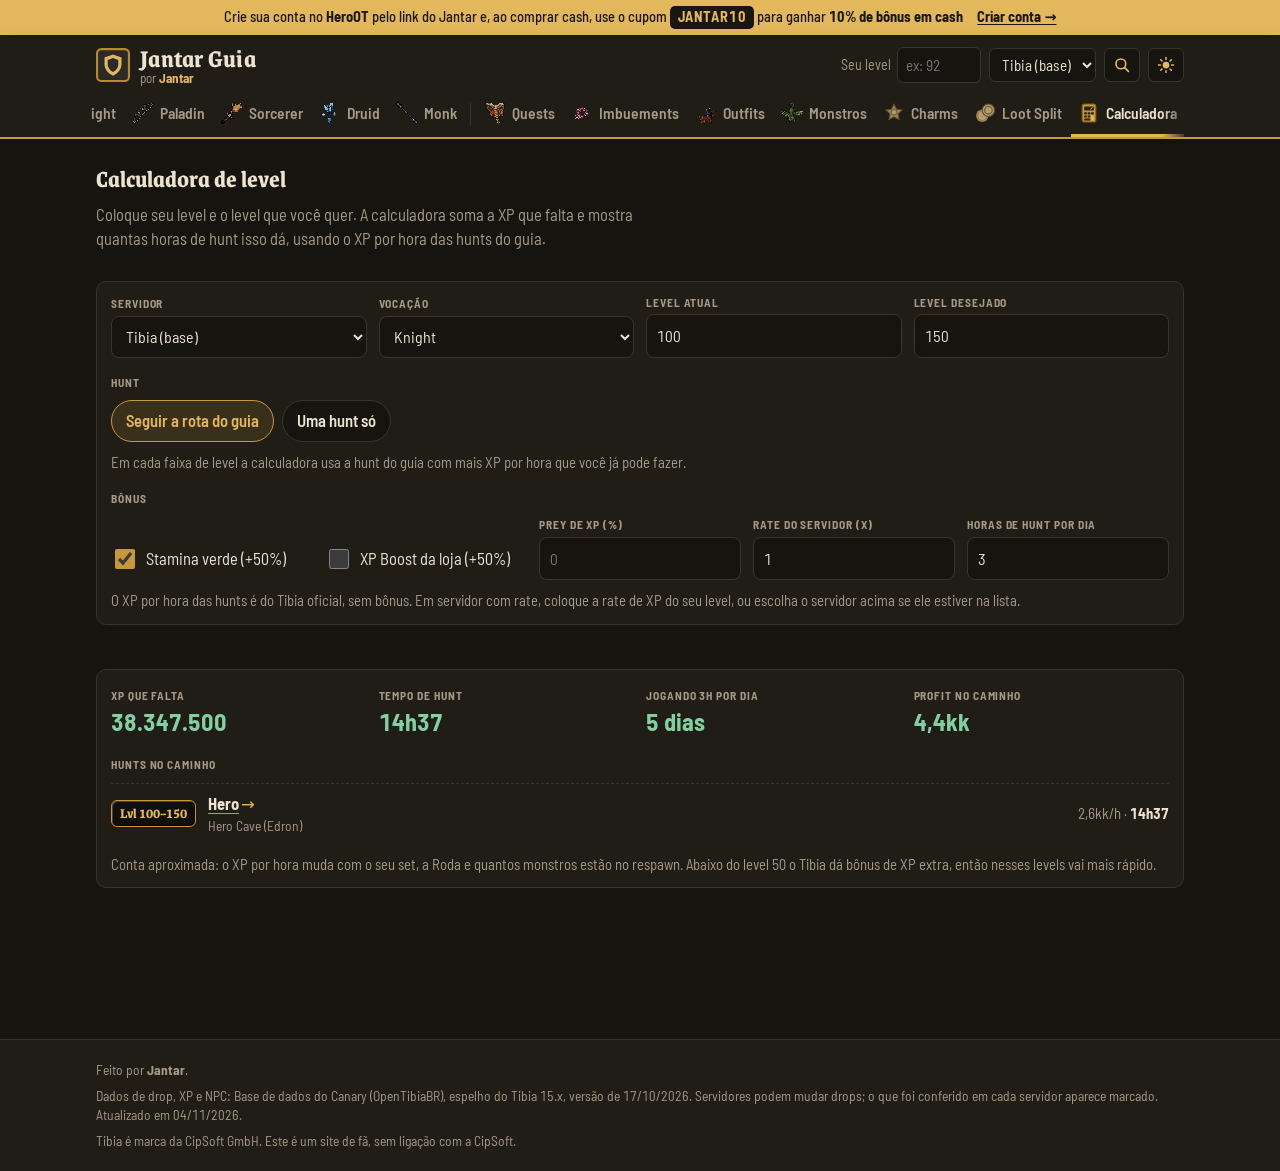
==== commit b5d9e307: "Corrige o level das hunts conforme o TibiaPal 44 hunts subiram para o level recomendado da vocação; " ====
--- a/calculadora/index.html
+++ b/calculadora/index.html
@@ -56,6 +56,6 @@
 <main><div class="wrap" id="view"><p class="loading">Carregando o guia…</p><div class="prerender"><h1>Calculadora de level</h1><p>Calcule quanta XP falta do seu level até o level que você quer e quantas horas de hunt isso dá. A calculadora segue a rota do guia: em cada faixa usa a hunt com mais XP por hora para a sua vocação. Também dá para escolher uma hunt só ou digitar o seu XP por hora.</p><p>Considera stamina verde, XP Boost da loja, prey de XP e a rate do servidor, como no HeroOT.</p></div></div></main>
 
 <footer class="foot"><div class="wrap" id="foot"></div></footer>
-<script defer src="assets/app.js?v=202611121300"></script>
+<script defer src="assets/app.js?v=202611121500"></script>
 </body>
 </html>
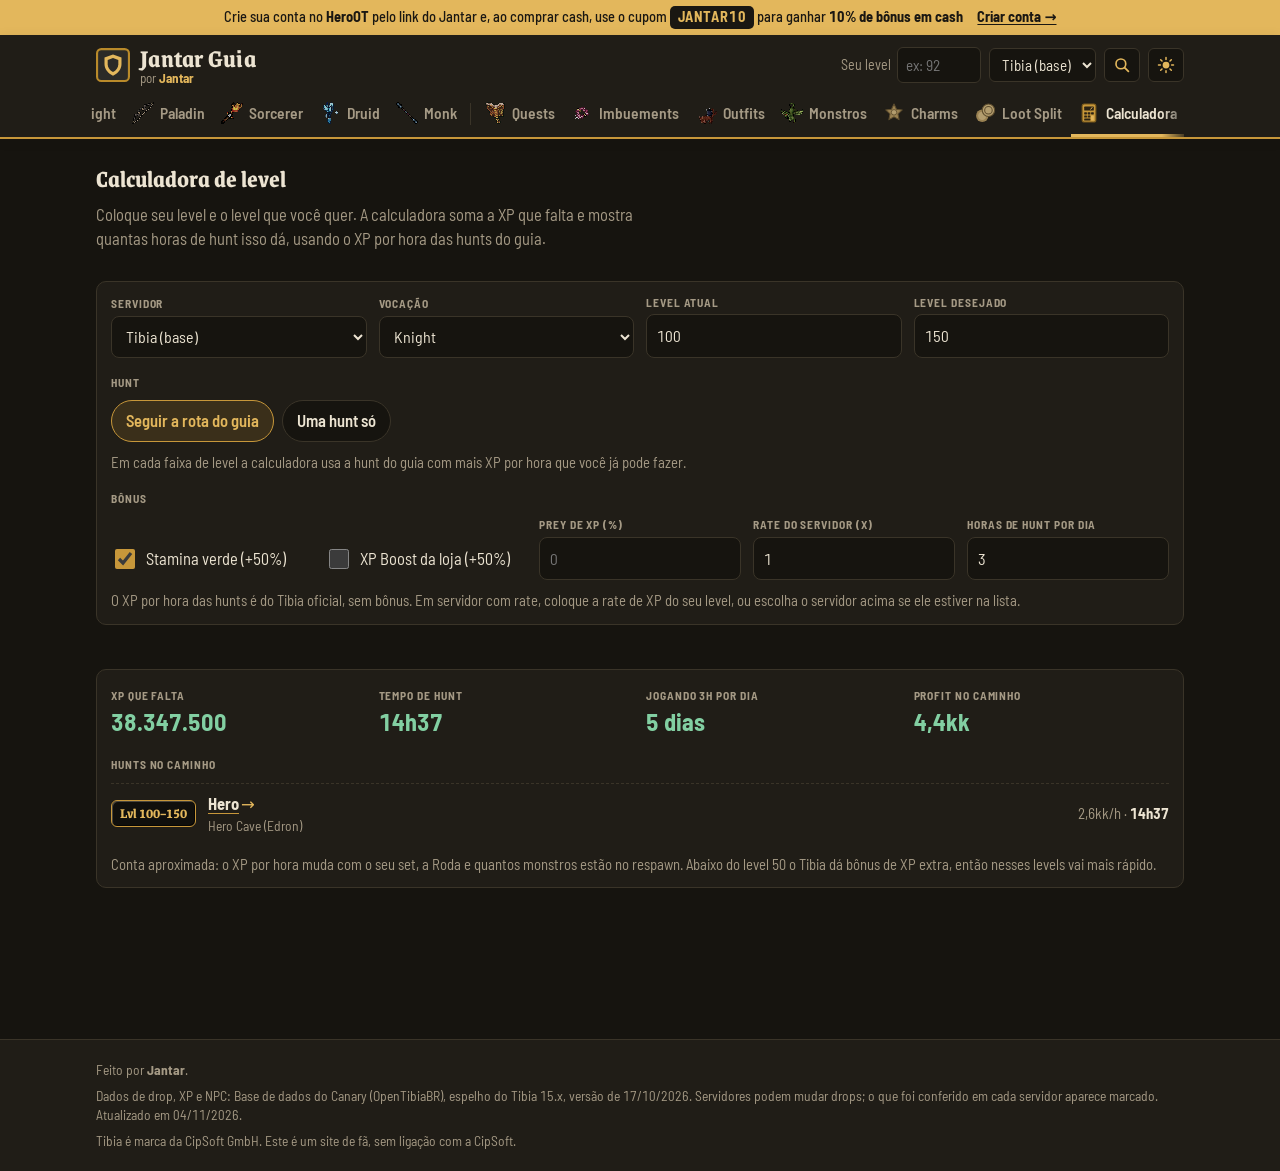
==== commit 10bccf73: "Dano por elemento dos monstros em "Onde caçar" Clicar no monstro abre quanto ele recebe de cada elem" ====
--- a/calculadora/index.html
+++ b/calculadora/index.html
@@ -27,7 +27,7 @@
 <script type="application/ld+json">{"@context":"https://schema.org","@type":"BreadcrumbList","itemListElement":[{"@type":"ListItem","position":1,"name":"Início","item":"https://jantarguia.com.br/"},{"@type":"ListItem","position":2,"name":"Calculadora de level do Tibia","item":"https://jantarguia.com.br/calculadora/"}]}</script>
 <link rel="preload" href="/fonts/grenze.woff2" as="font" type="font/woff2" crossorigin>
 <link rel="preload" href="/fonts/barlow-semi-condensed-400.woff2" as="font" type="font/woff2" crossorigin>
-<style id="css">@font-face{font-family:'Grenze';font-style:normal;font-weight:500 700;font-display:swap;src:url(/fonts/grenze.woff2) format('woff2');unicode-range:U+0000-00FF, U+0131, U+0152-0153, U+02BB-02BC, U+02C6, U+02DA, U+02DC, U+0304, U+0308, U+0329, U+2000-206F, U+20AC, U+2122, U+2191, U+2193, U+2212, U+2215, U+FEFF, U+FFFD} @font-face{font-family:'Barlow Semi Condensed';font-style:normal;font-weight:400;font-display:swap;src:url(/fonts/barlow-semi-condensed-400.woff2) format('woff2');unicode-range:U+0000-00FF, U+0131, U+0152-0153, U+02BB-02BC, U+02C6, U+02DA, U+02DC, U+0304, U+0308, U+0329, U+2000-206F, U+20AC, U+2122, U+2191, U+2193, U+2212, U+2215, U+FEFF, U+FFFD} @font-face{font-family:'Barlow Semi Condensed';font-style:normal;font-weight:500;font-display:swap;src:url(/fonts/barlow-semi-condensed-500.woff2) format('woff2');unicode-range:U+0000-00FF, U+0131, U+0152-0153, U+02BB-02BC, U+02C6, U+02DA, U+02DC, U+0304, U+0308, U+0329, U+2000-206F, U+20AC, U+2122, U+2191, U+2193, U+2212, U+2215, U+FEFF, U+FFFD} @font-face{font-family:'Barlow Semi Condensed';font-style:normal;font-weight:600;font-display:swap;src:url(/fonts/barlow-semi-condensed-600.woff2) format('woff2');unicode-range:U+0000-00FF, U+0131, U+0152-0153, U+02BB-02BC, U+02C6, U+02DA, U+02DC, U+0304, U+0308, U+0329, U+2000-206F, U+20AC, U+2122, U+2191, U+2193, U+2212, U+2215, U+FEFF, U+FFFD} @font-face{font-family:'Barlow Semi Condensed';font-style:normal;font-weight:700;font-display:swap;src:url(/fonts/barlow-semi-condensed-700.woff2) format('woff2');unicode-range:U+0000-00FF, U+0131, U+0152-0153, U+02BB-02BC, U+02C6, U+02DA, U+02DC, U+0304, U+0308, U+0329, U+2000-206F, U+20AC, U+2122, U+2191, U+2193, U+2212, U+2215, U+FEFF, U+FFFD} :root{ --bg:#16140f; --panel:#201d17; --panel-2:#2a261e; --ink:#ece4d2; --muted:#a59a85; --line:#3a3428; --gold:#e3b75c; --gold-2:#c7973a; --gold-soft:#3a2f1a; --slot:#100f0c; --slot-hi:#4a463d; --slot-lo:#060504; --srv:#c7a6f2; --srv-soft:#2c2338; --here:#82cfa2; --here-soft:#1c3226; --common:#7ccb8f; --uncommon:#86b2f2; --rare:#f2b45c; --display:"Grenze",Georgia,serif; --body:"Barlow Semi Condensed","Arial Narrow",system-ui,sans-serif; --mono:"Barlow Semi Condensed","Arial Narrow",system-ui,sans-serif; color-scheme:dark; } :root[data-theme="light"]{ --bg:#f3f0e8; --panel:#fffdf8; --panel-2:#ebe5d8; --ink:#231d14; --muted:#6a6152; --line:#d9d0bd; --gold:#8f6410; --gold-2:#b98a2a; --gold-soft:#f3e6c6; --slot:#2b2a27; --slot-hi:#57544d; --slot-lo:#141311; --srv:#6b3fa0; --srv-soft:#efe7f8; --here:#2f6b4f; --here-soft:#dcecdf; --common:#3f7d4f; --uncommon:#3567a8; --rare:#b06a10; color-scheme:light; } *{box-sizing:border-box} [hidden]{display:none!important} html{-webkit-text-size-adjust:100%} body{background:var(--bg);color:var(--ink);font-family:var(--body);font-size:16.5px;line-height:1.45;margin:0;font-variant-numeric:tabular-nums} a{color:var(--gold)} .wrap{max-width:1120px;margin:0 auto;padding-left:max(16px,env(safe-area-inset-left,0px));padding-right:max(16px,env(safe-area-inset-right,0px))} .bar{position:sticky;top:0;z-index:5;background:var(--panel);border-bottom:2px solid var(--gold-2);padding-top:env(safe-area-inset-top,0px);box-shadow:0 2px 12px rgb(0 0 0 / .08)} .bar .wrap{padding-block:12px 10px;display:flex;flex-direction:column;gap:10px} .top{display:flex;align-items:center;justify-content:space-between;gap:12px;flex-wrap:wrap} .brand{display:flex;align-items:center;gap:10px;text-decoration:none;color:var(--ink)} .brand-mark{width:34px;height:34px;flex:none} .brand-txt{display:flex;flex-direction:column;line-height:1.05} .brand-name{font-family:var(--display);font-weight:700;font-size:1.6rem;letter-spacing:.01em} .by{font-size:.82rem;color:var(--muted)}.by b{color:var(--gold)} .ctrls{display:flex;gap:10px;flex-wrap:wrap;align-items:center} .theme{font:inherit;font-size:.85rem;border:1px solid var(--line);background:var(--bg);color:var(--ink);border-radius:6px;padding:6px 10px;cursor:pointer} .theme:hover{border-color:var(--gold-2)} .filter-note{display:flex;gap:10px;flex-wrap:wrap;align-items:center;font-size:.9rem;color:var(--muted);background:var(--panel);border:1px dashed var(--gold-2);border-radius:8px;padding:8px 12px} .filter-note button{font:inherit;font-size:.9rem;background:none;border:0;color:var(--gold);text-decoration:underline;cursor:pointer;padding:0} .field{display:flex;align-items:center;gap:6px;font-size:.88rem;color:var(--muted)} .field input,.field select{font:inherit;font-size:.95rem;padding:6px 8px;border:1px solid var(--line);border-radius:6px;background:var(--bg);color:var(--ink)} .field input{width:5.5em;font-family:var(--mono)} .tabs,.chips{display:flex;gap:6px;overflow-x:auto;scrollbar-width:none;padding-bottom:2px} .tabs::-webkit-scrollbar,.chips::-webkit-scrollbar{display:none} .tab,.chip{flex:none;border:1px solid var(--line);background:var(--bg);color:var(--ink);border-radius:999px;padding:6px 14px;font:inherit;font-weight:500;cursor:pointer;text-decoration:none;display:inline-flex;align-items:center;gap:6px} .tab:hover,.chip:hover{border-color:var(--gold-2)} .tab[aria-current="page"]{background:var(--ink);color:var(--bg);border-color:var(--ink)} .tab.srv{border-color:var(--srv);color:var(--srv)} .tab.srv[aria-current="page"]{background:var(--srv);color:var(--panel)} .chip{padding:4px 12px;font-size:.9rem} .chip[aria-pressed="true"]{background:var(--gold-soft);border-color:var(--gold)} :is(.tab,.chip,.theme,input,select,a,button):focus-visible{outline:2px solid var(--gold);outline-offset:2px} main .wrap{padding-block:22px 44px;display:flex;flex-direction:column;gap:30px} h1,h2{font-family:var(--display);margin:0;text-wrap:balance} .page-h{display:flex;flex-direction:column;gap:6px} .page-h h1{font-size:1.55rem} .intro{color:var(--muted);margin:0;max-width:68ch} .loading{color:var(--muted)} .legend{display:flex;gap:16px;flex-wrap:wrap;font-size:.85rem;color:var(--muted);align-items:center} .notice{background:var(--srv-soft);border:1px solid var(--srv);border-radius:10px;padding:12px 14px;display:flex;flex-direction:column;gap:4px;max-width:80ch} .notice b,.notice a{color:var(--srv)} .tier{display:flex;flex-direction:column;gap:14px} .tier-h{display:flex;align-items:center;gap:12px;flex-wrap:wrap} .lvl-badge{font-family:var(--display);font-weight:700;font-size:1.05rem;background:var(--slot);color:var(--gold);border:1px solid var(--gold-2);border-radius:6px;padding:3px 12px;box-shadow:inset 1px 1px 0 var(--slot-hi),inset -1px -1px 0 var(--slot-lo);font-variant-numeric:tabular-nums} .tier-h h2{font-size:1.15rem;color:var(--muted);font-weight:500} .rule{flex:1;height:1px;background:var(--line);min-width:20px} .here{font-size:.75rem;font-weight:700;color:var(--here);background:var(--here-soft);border-radius:999px;padding:3px 10px;letter-spacing:.05em;text-transform:uppercase} .grid{display:grid;grid-template-columns:repeat(auto-fill,minmax(300px,1fr));gap:14px} .card{background:var(--panel);border:1px solid var(--line);border-radius:10px;padding:14px;display:flex;flex-direction:column;gap:10px;min-width:0} .card:hover{border-color:var(--gold-2)} .head{display:flex;gap:12px;align-items:center;min-width:0} .head-txt{display:flex;flex-direction:column;gap:2px;min-width:0} .slot{flex:none;width:56px;height:56px;display:grid;place-items:center;background:var(--slot);border-radius:4px;box-shadow:inset 2px 2px 0 var(--slot-lo),inset -2px -2px 0 var(--slot-hi),0 0 0 1px var(--slot-lo)} .slot img{width:32px;height:32px;image-rendering:pixelated;transform:scale(1.5)} .slot.big{width:84px;height:84px} .slot.big img{width:auto;height:auto;max-width:64px;max-height:64px;transform:none} .meta{font-size:.75rem;color:var(--muted);text-transform:uppercase;letter-spacing:.07em} .name{font-family:var(--display);font-weight:700;font-size:1.15rem;color:var(--ink);text-decoration:none;line-height:1.15} a.name:hover{color:var(--gold)} .stats-line{display:flex;gap:8px;flex-wrap:wrap;align-items:center} .req{font-family:var(--mono);font-size:.75rem;color:var(--gold);border:1px solid var(--gold-2);border-radius:4px;padding:0 6px} .req.none{color:var(--muted);border-color:var(--line)} .attr{font-family:var(--mono);font-size:.75rem;color:var(--muted)} .how{display:flex;flex-direction:column;gap:8px;border-top:1px dashed var(--line);padding-top:10px} .how-t{font-size:.72rem;text-transform:uppercase;letter-spacing:.08em;color:var(--muted);font-weight:700} .src{display:grid;grid-template-columns:auto 1fr auto;gap:2px 10px;align-items:center;font-size:.92rem} .mon-ico{width:32px;height:32px;object-fit:contain;image-rendering:pixelated;grid-row:span 2} .src .m{font-weight:700;min-width:0} .src .c{font-family:var(--mono);font-size:.82rem;display:flex;align-items:center;gap:5px;justify-self:end} .src .w{grid-column:2/-1;color:var(--muted);font-size:.84rem} .boss-tag{display:inline-block;font-size:.68rem;font-weight:700;letter-spacing:.06em;text-transform:uppercase;color:#fff;background:#9b3b2f;border-radius:4px;padding:1px 6px;margin-right:2px;vertical-align:1px} .dot{width:9px;height:9px;border-radius:50%;display:inline-block;flex:none} .common{background:var(--common)}.uncommon{background:var(--uncommon)}.rare{background:var(--rare)} .line{font-size:.9rem}.line b{font-weight:700} .tip{font-size:.9rem;color:var(--muted);margin:0;padding-left:10px;border-left:2px solid var(--gold-2)} .srvnote{font-size:.9rem;background:var(--srv-soft);border-left:3px solid var(--srv);padding:6px 8px;border-radius:4px} .links{display:flex;gap:14px;font-size:.9rem;flex-wrap:wrap} .sys{display:grid;grid-template-columns:repeat(auto-fill,minmax(260px,1fr));gap:12px} .foot{border-top:1px solid var(--line);color:var(--muted);font-size:.85rem;background:var(--panel)} .foot .wrap{padding-block:20px calc(20px + env(safe-area-inset-bottom,0px));display:flex;flex-direction:column;gap:6px} @media (max-width:520px){.grid{grid-template-columns:1fr}} @media (prefers-reduced-motion:no-preference){.tier{transition:opacity .2s}.card{transition:border-color .15s}} .home-hero{display:flex;flex-wrap:wrap;align-items:flex-end;justify-content:space-between;gap:20px;padding-block:8px 6px;border-bottom:1px solid var(--line);padding-bottom:24px} .home-hero-txt{display:flex;flex-direction:column;gap:10px;min-width:0} .home-hero h1{font-family:var(--display);font-weight:700;font-size:clamp(2rem,5vw,3rem);line-height:1.02;margin:0;max-width:18ch;text-wrap:balance} .home-hero p{margin:0;color:var(--muted);max-width:56ch;font-size:1.05rem} .stats{display:flex;gap:26px;flex-wrap:wrap} .stat{display:flex;flex-direction:column} .stat b{font-family:var(--display);font-size:2rem;color:var(--gold);line-height:1} .stat span{font-size:.8rem;color:var(--muted);text-transform:uppercase;letter-spacing:.07em} .home-block{display:flex;flex-direction:column;gap:14px} .block-h{font-size:1.5rem} .paths{display:grid;grid-template-columns:repeat(auto-fit,minmax(280px,1fr));gap:14px} .path{all:unset;box-sizing:border-box;cursor:pointer;display:flex;flex-direction:column;gap:8px;padding:20px;border-radius:12px;background:var(--panel);border:1px solid var(--line);border-top:4px solid var(--gold-2);color:var(--ink);text-decoration:none;min-width:0} .path:hover{border-color:var(--gold-2)} .path:focus-visible{outline:2px solid var(--gold);outline-offset:2px} .srv-path{border-top-color:var(--srv)} .srv-path:hover{border-color:var(--srv)} .path-kicker{font-size:.75rem;text-transform:uppercase;letter-spacing:.09em;color:var(--muted);font-weight:700} .path-title{font-family:var(--display);font-weight:700;font-size:1.9rem;line-height:1} .path-txt{color:var(--muted);max-width:52ch} .path-tags{display:flex;gap:6px;flex-wrap:wrap} .pill{font-size:.82rem;border:1px solid var(--line);border-radius:999px;padding:2px 10px;color:var(--ink)} .pill.srv{border-color:var(--srv);color:var(--srv);font-weight:600} .path-go{margin-top:auto;padding-top:6px;font-weight:700;color:var(--gold)} .srv-path .path-go{color:var(--srv)} .vocs{display:grid;grid-template-columns:repeat(auto-fill,minmax(300px,1fr));gap:12px} .voc{display:flex;gap:14px;align-items:center;padding:14px;border-radius:10px;background:var(--panel);border:1px solid var(--line);text-decoration:none;color:var(--ink);min-width:0} .voc:hover{border-color:var(--gold-2)} .voc .slot.big img{width:32px;height:32px;max-width:none;max-height:none;transform:scale(2);image-rendering:pixelated} .voc-txt{display:flex;flex-direction:column;gap:4px;min-width:0} .voc-desc{font-size:.92rem;color:var(--muted)} @media (max-width:520px){.home-hero h1{font-size:2rem}.stats{gap:18px}.vocs,.paths{grid-template-columns:1fr}} .quest{gap:10px} .q-head{display:flex;justify-content:space-between;align-items:baseline;gap:10px} .q-txt{margin:0;color:var(--ink)} .q-warn{font-size:.88rem;font-weight:700;color:var(--rare);border-left:3px solid var(--rare);padding-left:8px} .q-items{display:flex;flex-wrap:wrap;gap:6px} .q-item{display:inline-flex;align-items:center;gap:4px;font-size:.88rem;background:var(--bg);border:1px solid var(--line);border-radius:6px;padding:2px 8px 2px 4px} .q-ico{width:24px;height:24px;image-rendering:pixelated} .foot-note{font-size:.85rem;color:var(--muted);margin:0} .grid:has(> .quest){align-items:start} .quest.has-outfit{border-color:var(--gold-2);box-shadow:0 0 0 1px var(--gold-2),0 6px 24px -12px var(--gold-2);background:linear-gradient(180deg,var(--gold-soft),var(--panel) 90px)} .outfit-badge{display:flex;align-items:center;gap:10px;padding:8px 10px;border-radius:8px;background:var(--slot);border:1px solid var(--gold-2);color:#e3b75c} .outfit-badge small{display:block;font-size:.7rem;text-transform:uppercase;letter-spacing:.08em;color:#a59a85} .outfit-badge b{font-family:var(--display);font-size:1.25rem;line-height:1.05} .outfit-ico{font-size:1.4rem;line-height:1} .chip-outfit[aria-pressed="true"]{background:var(--slot);color:#e3b75c;border-color:var(--gold-2)} .q-det{border-top:1px dashed var(--line);padding-top:8px} .q-det summary{cursor:pointer;font-weight:700;color:var(--gold);list-style:none;display:flex;align-items:center;gap:6px} .q-det summary::-webkit-details-marker{display:none} .q-det summary::before{content:"▸";transition:transform .15s} .q-det[open] summary::before{transform:rotate(90deg)} .q-det dl{display:grid;grid-template-columns:repeat(3,minmax(0,1fr));gap:8px 12px;margin:10px 0 0} .q-det dl>div{min-width:0} .q-det .wide{grid-column:1/-1} .q-det dt{font-size:.72rem;text-transform:uppercase;letter-spacing:.08em;color:var(--muted);font-weight:700} .q-det dd{margin:2px 0 0;font-size:.95rem} .look-switch .chip{font-size:1rem;padding:6px 16px} .look-bar{display:flex;flex-wrap:wrap;gap:10px;align-items:center;justify-content:space-between} .look-bar .chips{flex-wrap:wrap} .look-search input{width:14em;font-family:var(--body)} .look-grid{align-items:start} .look-slot img{width:64px!important;height:64px!important;max-width:none!important;max-height:none!important;transform:none!important;object-fit:contain;image-rendering:pixelated} .look .q-txt{font-size:.95rem} .badge-pic{flex:none;width:64px;height:64px;display:grid;place-items:center;border-radius:6px;background:#0b0a08;box-shadow:inset 1px 1px 0 #000,inset -1px -1px 0 #3a362e} .badge-pic img{width:64px;height:64px;object-fit:contain;image-rendering:pixelated} .mount-badge em{display:block;font-style:normal;font-size:.82rem;color:#c9bfa9;margin-top:2px;line-height:1.3} .mode-switch{margin-top:-14px} .muted{color:var(--muted);margin:0;font-size:.92rem} .resumo{background:var(--panel);border:1px solid var(--gold-2);border-radius:12px;padding:18px;display:flex;flex-direction:column;gap:16px} .resumo-h{display:flex;flex-direction:column;gap:2px} .resumo-h h2{font-size:1.5rem} .resumo-grid{display:grid;grid-template-columns:repeat(auto-fit,minmax(230px,1fr));gap:12px} .rbox{background:var(--bg);border:1px solid var(--line);border-radius:8px;padding:12px;display:flex;flex-direction:column;gap:6px} .rbox p,.rbox ul{margin:0;font-size:.95rem} .rbox ul{padding-left:18px;display:flex;flex-direction:column;gap:3px} .linha-wrap{display:flex;flex-direction:column;gap:8px} .linha{list-style:none;margin:0;padding:0;display:grid;grid-template-columns:repeat(auto-fill,minmax(150px,1fr));gap:8px;counter-reset:l} .linha a{display:flex;flex-direction:column;gap:2px;height:100%;text-decoration:none;color:var(--ink);background:var(--bg);border:1px solid var(--line);border-left:3px solid var(--gold-2);border-radius:6px;padding:8px 10px;font-size:.88rem;line-height:1.25} .linha a:hover{border-color:var(--gold)} .linha b{font-family:var(--display);color:var(--gold);font-size:1.1rem} .linha b::before{content:"lvl ";font-family:var(--body);font-size:.75rem;color:var(--muted);font-weight:500} .steps{display:flex;flex-direction:column;gap:34px} .step{display:flex;flex-direction:column;gap:12px;scroll-margin-top:190px} .step-h{display:flex;align-items:center;gap:10px;flex-wrap:wrap} .step-n{width:30px;height:30px;border-radius:50%;display:grid;place-items:center;font-family:var(--display);font-weight:700;background:var(--gold);color:var(--bg);flex:none} .step-obj{margin:0;font-size:1.08rem;font-weight:600;max-width:75ch} .step.is-here .step-n{background:var(--here)} .step-grid{display:grid;grid-template-columns:repeat(auto-fit,minmax(320px,1fr));gap:12px} .sbox{background:var(--panel);border:1px solid var(--line);border-radius:10px;padding:12px 14px;display:flex;flex-direction:column;gap:8px;min-width:0} .how-t.t2{margin-top:6px} .hrow,.irow summary{display:flex;gap:10px;align-items:flex-start} .hrow + .hrow,.irow + .irow{border-top:1px dashed var(--line);padding-top:8px} .hrow-txt,.irow-txt{display:flex;flex-direction:column;gap:1px;min-width:0;flex:1} .hrow-txt b,.irow-txt b{font-size:1.02rem} .hrow-onde{font-size:.92rem} .hrow-nota,.irow-w{font-size:.86rem;color:var(--muted)} .hrow .slot,.irow .slot{width:44px;height:44px} .hrow .slot img,.irow .slot img{transform:none;max-width:40px;max-height:40px;width:auto;height:auto} .irow summary{cursor:pointer;list-style:none} .irow summary::-webkit-details-marker{display:none} .irow-more{flex:none;width:24px;height:24px;border:1px solid var(--line);border-radius:6px;display:grid;place-items:center;color:var(--muted);font-weight:700;align-self:center} .irow[open] .irow-more{transform:rotate(45deg);color:var(--gold);border-color:var(--gold-2)} .irow-body{margin-top:8px} .irow-body .card{background:var(--bg)} .srow{display:grid;grid-template-columns:2.2em 1fr auto;gap:0 10px;align-items:baseline;padding:5px 0;font-size:.93rem} .srow + .srow{border-top:1px dashed var(--line)} .srow .s-lv{font-family:var(--display);color:var(--muted);text-align:right} .srow .s-n{display:flex;flex-wrap:wrap;gap:0 8px;align-items:baseline;min-width:0} .srow code{font-family:var(--mono);font-size:.85rem;color:var(--muted);font-style:italic} .srow .s-p{font-size:.85rem;white-space:nowrap} .srow .s-npc{grid-column:2/-1;font-size:.8rem;color:var(--muted)} .srow.ess .s-lv{color:var(--gold)} .srow.ess .s-n b{color:var(--gold)} .more summary{cursor:pointer;color:var(--gold);font-size:.9rem;padding:6px 0} .q-links{display:flex;flex-wrap:wrap;gap:6px} .q-links .pill{text-decoration:none} .q-links .pill small{color:var(--muted)} .pill-gold{border-color:var(--gold-2);color:var(--gold)} .step-treino{margin:0;font-size:.95rem} @media (max-width:520px){.step-grid{grid-template-columns:1fr}.resumo{padding:14px}.step{scroll-margin-top:230px}} .step-obj .obj-w{display:block;font-weight:500} .step-obj .obj-w + .obj-w{margin-top:3px} .step-obj .obj-w b{color:var(--gold)} .linha-w{font-family:var(--display);font-weight:700;color:var(--gold);margin-top:4px} .hrow-yt{display:inline-flex;align-items:center;gap:5px;align-self:flex-start;margin-top:4px;font-size:.84rem;font-weight:600;text-decoration:none;color:var(--ink);border:1px solid var(--line);border-radius:999px;padding:2px 10px 2px 7px} .hrow-yt svg{width:14px;height:14px;color:#e5483b} .hrow-yt:hover{border-color:var(--gold-2);color:var(--gold)} .yt-mini{color:var(--gold);font-weight:600;text-decoration:none;white-space:nowrap} .yt-mini::before{content:"▶ ";color:#e5483b;font-size:.8em} .yt-mini:hover{text-decoration:underline} .quest .hrow-yt{margin-top:0} .slot.place svg{width:22px;height:22px;color:var(--gold)} .imbu-rec{display:grid;grid-template-columns:repeat(auto-fill,minmax(240px,1fr));gap:10px} .imbu-what{color:var(--gold);font-size:1.02rem} .imbu-info{display:grid;grid-template-columns:minmax(220px,1fr) 2fr;gap:12px} .imbu-info ul{margin:0;padding-left:18px;display:flex;flex-direction:column;gap:4px;font-size:.93rem} .imbu-lv{display:flex;flex-direction:column;gap:8px;border-top:1px dashed var(--line);padding-top:10px} .imbu-lv > div{display:flex;flex-direction:column;gap:1px} .imbu-items{font-size:.84rem;color:var(--muted)} @media (max-width:640px){.imbu-info{grid-template-columns:1fr}} .bar .wrap{padding-block:10px 0;gap:8px} .sr{position:absolute;width:1px;height:1px;overflow:hidden;clip:rect(0 0 0 0)} .ctrls{gap:8px;flex-wrap:nowrap} .field.lvl span{white-space:nowrap} .field select{max-width:9.5em} .theme{width:36px;height:34px;padding:0;display:grid;place-items:center;flex:none} .theme svg{width:18px;height:18px;color:var(--gold)} .tabs{gap:2px;align-items:stretch;margin-inline:-6px;padding-inline:6px;padding-bottom:0} .tabs.over{-webkit-mask-image:linear-gradient(90deg,#000 calc(100% - 28px),transparent);mask-image:linear-gradient(90deg,#000 calc(100% - 28px),transparent)} .tab-group{display:flex;gap:2px;flex:none} .tab{border:0;border-radius:0;background:none;color:var(--muted);padding:8px 7px 10px;border-bottom:3px solid transparent;font-weight:600;gap:6px;font-size:.97rem;transition:color .15s,border-color .15s} .tab:hover{color:var(--ink);border-bottom-color:var(--line)} .tab[aria-current="page"]{background:none;color:var(--ink);border-bottom-color:var(--gold)} .tab-ico{width:22px;height:22px;object-fit:contain;image-rendering:pixelated;flex:none} .tab:not([aria-current="page"]) .tab-ico{filter:saturate(.6) brightness(.85)} .tab-svg{width:18px;height:18px;flex:none} .tab-sep{flex:none;width:1px;background:var(--line);margin:9px 4px 12px} .tab.srv{color:var(--srv);border-bottom-color:transparent} .tab.srv[aria-current="page"]{background:none;color:var(--srv);border-bottom-color:var(--srv)} .bar .chips{padding-block:2px 10px} .bar .chips[hidden]+*{display:none} @media (max-width:640px){ .top{flex-wrap:wrap;row-gap:8px} .ctrls{width:100%} .field.lvl{flex:1} .field.lvl input{width:100%;min-width:4em} .field select{max-width:none} .tab{padding:8px 8px 10px} } .imbu-items{display:flex;flex-wrap:wrap;gap:5px;margin-top:4px} .imbu-it{font-size:.85rem;color:var(--ink);background:var(--gold-soft);border:1px solid var(--gold-2);border-radius:6px;padding:2px 8px;line-height:1.35} .imbu-it b{color:var(--gold);font-family:var(--display);margin-right:2px} .imbu-it.novo::after{content:"novo";margin-left:6px;font-size:.68rem;font-weight:700;text-transform:uppercase;letter-spacing:.05em;color:var(--bg);background:var(--gold);border-radius:4px;padding:0 4px;vertical-align:1px} .imbu-lv > div:first-child .imbu-it.novo::after{display:none} .rec-cost{display:flex;flex-direction:column;gap:8px;border-top:1px dashed var(--line);padding-top:8px;margin-top:2px} .rec-line{display:flex;flex-direction:column;gap:2px} .rec-line > a{font-size:.82rem;font-weight:700;color:var(--gold);text-decoration:none;text-transform:uppercase;letter-spacing:.05em} .rec-line > a:hover{text-decoration:underline} .rec-note{font-size:.84rem;color:var(--muted)} .imbu-it.gt{background:var(--slot);border-style:dashed;color:var(--muted)} .card.imbu,.tier{scroll-margin-top:130px} .rec-cost{flex-direction:row;flex-wrap:wrap;gap:6px} .rec-chip{display:inline-flex;align-items:center;gap:6px;text-decoration:none;color:var(--ink);background:var(--bg);border:1px solid var(--gold-2);border-radius:6px;padding:3px 8px;font-size:.86rem} .rec-chip:hover{background:var(--gold-soft)} .rec-chip b{color:var(--gold)} .gt-n{font-weight:600} .rec-see{color:var(--muted)} .topcupom{background:var(--gold);color:#1a1712;font-size:.9rem;font-weight:500} .topcupom .wrap{display:flex;align-items:center;justify-content:center;gap:6px 14px;flex-wrap:wrap;padding-block:6px} .topcupom a{color:#1a1712;font-weight:700;text-decoration:underline;text-underline-offset:2px} .tb-code{font:inherit;font-weight:800;letter-spacing:.06em;background:#1a1712;color:var(--gold);border:0;border-radius:5px;padding:1px 8px;cursor:pointer} .tb-code.copied{background:#2e6b3a;color:#fff} .promo{display:flex;align-items:center;justify-content:space-between;gap:16px 24px;flex-wrap:wrap;background:linear-gradient(120deg,var(--panel),var(--gold-soft));border:2px solid var(--gold);border-radius:12px;padding:18px 20px} .promo h2{margin:2px 0 4px;font-size:1.35rem} .promo p{margin:0;color:var(--muted)} .promo.big h2{font-size:1.6rem} .promo-act{display:flex;gap:10px;flex-wrap:wrap;align-items:stretch} .promo-code{display:flex;flex-direction:column;align-items:center;justify-content:center;gap:0;font:inherit;cursor:pointer;background:var(--bg);color:var(--ink);border:2px dashed var(--gold);border-radius:10px;padding:6px 18px;min-width:150px} .promo-code span{font-size:.75rem;text-transform:uppercase;letter-spacing:.08em;color:var(--muted)} .promo-code b{font-family:var(--display);font-size:1.7rem;color:var(--gold);letter-spacing:.06em;line-height:1.1} .promo-code .copy-lbl{color:var(--gold)} .promo-code.copied{border-style:solid;border-color:#3f9c55} .promo-code.copied .copy-lbl{color:#3f9c55} .promo-btn{display:flex;align-items:center;justify-content:center;background:var(--gold);color:#1a1712;font-weight:700;font-size:1.05rem;text-decoration:none;border-radius:10px;padding:10px 20px} .promo-btn:hover{filter:brightness(1.08)} @media (max-width:640px){.promo-act,.promo-code,.promo-btn{width:100%}.promo.big h2{font-size:1.3rem}} .promo-bonus{color:var(--gold)} .promo-steps{margin:4px 0 0;padding-left:20px;color:var(--ink);display:flex;flex-direction:column;gap:3px} .promo-btn.discord{background:#5865f2;color:#fff;gap:8px} .promo-btn.discord svg{width:20px;height:20px} .set-bar{display:flex;flex-direction:column;gap:8px;margin:0 0 12px} .set-row{display:grid;grid-template-columns:repeat(auto-fill,minmax(96px,1fr));gap:8px} .set-slot{display:flex;flex-direction:column;align-items:center;gap:5px;text-align:center;background:var(--panel);border:1px solid var(--line);border-radius:8px;padding:8px 6px;min-width:0} .set-slot b{font-size:.82rem;font-weight:600;line-height:1.15;overflow-wrap:anywhere} .set-slot.novo{border-color:var(--gold-2);background:var(--gold-soft)} .set-slot.vazio{opacity:.55} .set-slot.vazio b{font-weight:500;color:var(--muted)} .loading { display: none; } .prerender { padding: 24px 0; line-height: 1.5; } .prerender h1, .prerender h2, .prerender h3 { margin: 1em 0 .4em; } .prerender ul { padding-left: 20px; } .loot-box{margin-top:16px} #lootxt{width:100%;box-sizing:border-box;resize:vertical;background:var(--panel-2);color:var(--ink);border:1px solid var(--line);border-radius:8px;padding:10px;font:inherit} .loot-acts{display:flex;gap:8px;flex-wrap:wrap} .loot-btn{background:var(--gold-soft);color:var(--gold);border:1px solid var(--gold-2);border-radius:8px;padding:8px 12px;min-height:38px;font:inherit;font-weight:600;cursor:pointer} .loot-btn.copied{background:var(--here-soft);color:var(--here);border-color:var(--here)} .loot-scroll{overflow-x:auto} .loot-t{width:100%;border-collapse:collapse;min-width:560px} .loot-t th{text-align:right;color:var(--muted);font-weight:600;padding:6px 8px;border-bottom:1px solid var(--line)} .loot-t td{text-align:right;padding:6px 8px;border-bottom:1px solid var(--line)} .loot-t th:first-child,.loot-t td:first-child{text-align:left} .loot-t small{color:var(--gold)} .loot-t tr.off td{opacity:.45} .loot-t input[type=number]{width:100px;box-sizing:border-box;background:var(--panel-2);color:var(--ink);border:1px solid var(--line);border-radius:6px;padding:6px;font:inherit;text-align:right} .loot-t input[type=checkbox]{width:20px;height:20px;accent-color:var(--gold)} .loot-sum{display:grid;grid-template-columns:repeat(auto-fit,minmax(180px,1fr));gap:12px} .loot-sum b{display:block;font-size:1.5rem;color:var(--here)} .loot-sum b.neg{color:var(--rare)} .loot-tr{display:flex;justify-content:space-between;align-items:center;gap:10px;flex-wrap:wrap;padding:8px 0;border-top:1px solid var(--line)} .hmode{display:inline-block;margin-left:6px;padding:0 6px;border-radius:999px;font-size:.72rem;font-weight:700;text-transform:none;letter-spacing:0;border:1px solid currentColor;vertical-align:1px} .hmode-solo{color:#4aa865} .hmode-pt{color:#d0843a} .hmode-ambos{color:var(--gold-2)} .hrow-xp{display:flex;flex-wrap:wrap;gap:2px 12px;font-size:.86rem;margin:2px 0} .hrow-xp .pos b{color:#4aa865} .hrow-xp .neg b{color:#d0564c} .hunt-src{font-size:.78rem;color:var(--muted);margin:10px 0 0;line-height:1.4} .calc-box{display:flex;flex-direction:column;gap:10px;margin-bottom:14px} .calc-box .t2{margin-top:6px} .calc-grid{display:grid;grid-template-columns:repeat(auto-fit,minmax(160px,1fr));gap:10px 12px;align-items:end} .calc-grid label{display:flex;flex-direction:column;gap:4px;min-width:0} .calc-grid label.wide{grid-column:1/-1} .calc-grid input:not([type=checkbox]),.calc-grid select{font:inherit;font-size:1rem;padding:9px 10px;min-height:42px;border:1px solid var(--line);border-radius:8px;background:var(--bg);color:var(--ink);width:100%;min-width:0;box-sizing:border-box} .calc-grid label.chk{flex-direction:row;align-items:center;gap:8px;min-height:42px;cursor:pointer} .calc-grid label.chk input{width:20px;height:20px;accent-color:var(--gold-2);flex:none} .seg{display:flex;flex-wrap:wrap;gap:8px} .seg-b{font:inherit;font-weight:600;border:1px solid var(--line);background:var(--bg);color:var(--ink);border-radius:999px;padding:8px 14px;min-height:40px;cursor:pointer} .seg-b[aria-pressed=true]{background:var(--gold-soft);color:var(--gold);border-color:var(--gold-2)} .calc-sum b{font-variant-numeric:tabular-nums} .calc-seg{display:flex;flex-wrap:wrap;align-items:center;gap:6px 12px;padding:8px 0;border-top:1px dashed var(--line)} .calc-seg .lvl-badge{font-size:.9rem;padding:2px 8px} .calc-seg-n{display:flex;flex-direction:column;flex:1 1 180px;min-width:0} .calc-seg-n small{color:var(--muted);font-size:.85rem} .calc-seg-v{font-size:.92rem;color:var(--muted);white-space:nowrap} .calc-seg-v b{color:var(--ink)} .calc-warn{flex-basis:100%;font-size:.82rem;color:var(--srv);background:var(--srv-soft);border-radius:6px;padding:6px 8px} .calc-rate{font-size:.88rem;margin:4px 0 0;line-height:1.5} .srv-info{display:grid;grid-template-columns:repeat(auto-fit,minmax(150px,1fr));gap:10px;margin:14px 0} .srv-info .stat{background:var(--panel);border:1px solid var(--line);border-radius:10px;padding:10px 12px;display:flex;flex-direction:column;gap:2px} .srv-info .stat span{font-size:.8rem;color:var(--muted)} .srv-info .stat b{font-size:1rem} .srv-rates{display:grid;grid-template-columns:repeat(auto-fit,minmax(200px,1fr));gap:12px;align-items:start} .st-t{width:100%;border-collapse:collapse;font-size:.92rem;font-variant-numeric:tabular-nums} .st-t th{text-align:left;font-size:.75rem;color:var(--muted);font-weight:600;padding:2px 0} .st-t td{padding:4px 0;border-top:1px dashed var(--line)} .st-t td:last-child,.st-t th:last-child{text-align:right} .st-t b{color:var(--gold)} .srv-news ul,.srv-rules{margin:0;padding-left:18px;display:flex;flex-direction:column;gap:4px} .ch-list{margin:0;padding-left:18px;display:flex;flex-direction:column;gap:6px} .ch-vocs{display:grid;grid-template-columns:repeat(auto-fit,minmax(240px,1fr));gap:12px} .ch-t td{vertical-align:top} .ch-t td.nw{white-space:nowrap} .theme svg{width:18px;height:18px;display:block} .busca{position:relative;padding-bottom:10px} .busca input{width:100%;box-sizing:border-box;font:inherit;font-size:1rem;padding:10px 12px;min-height:44px;border:1px solid var(--gold-2);border-radius:8px;background:var(--bg);color:var(--ink)} .busca-res{display:flex;flex-direction:column;max-height:min(60vh,460px);overflow:auto;margin-top:6px;border-radius:8px} .busca-it{all:unset;box-sizing:border-box;display:flex;align-items:center;gap:10px;padding:6px 8px;border-radius:8px;cursor:pointer;min-height:44px} .busca-it:hover,.busca-it.on,.busca-it:focus-visible{background:var(--gold-soft)} .busca-it .slot{width:36px;height:36px;flex:none} .busca-it .slot img{max-width:32px;max-height:32px;transform:none;width:auto;height:auto} .busca-txt{display:flex;flex-direction:column;min-width:0} .busca-txt b{white-space:nowrap;overflow:hidden;text-overflow:ellipsis} .busca-txt small{color:var(--muted);font-size:.8rem;white-space:nowrap;overflow:hidden;text-overflow:ellipsis} .busca-dica{color:var(--muted);font-size:.88rem;margin:6px 2px} details.irow.busca-alvo,.hrow.busca-alvo,.step.busca-alvo{outline:2px solid var(--gold-2);outline-offset:2px;border-radius:8px} main{min-height:100vh} .calc-hunt{color:inherit;text-decoration:none;display:inline-flex;align-items:baseline;gap:2px;min-height:24px} .calc-hunt b{text-decoration:underline;text-decoration-color:var(--gold-2);text-underline-offset:3px} .calc-hunt span{color:var(--gold)} .calc-hunt:hover b{color:var(--gold)}</style>
+<style id="css">@font-face{font-family:'Grenze';font-style:normal;font-weight:500 700;font-display:swap;src:url(/fonts/grenze.woff2) format('woff2');unicode-range:U+0000-00FF, U+0131, U+0152-0153, U+02BB-02BC, U+02C6, U+02DA, U+02DC, U+0304, U+0308, U+0329, U+2000-206F, U+20AC, U+2122, U+2191, U+2193, U+2212, U+2215, U+FEFF, U+FFFD} @font-face{font-family:'Barlow Semi Condensed';font-style:normal;font-weight:400;font-display:swap;src:url(/fonts/barlow-semi-condensed-400.woff2) format('woff2');unicode-range:U+0000-00FF, U+0131, U+0152-0153, U+02BB-02BC, U+02C6, U+02DA, U+02DC, U+0304, U+0308, U+0329, U+2000-206F, U+20AC, U+2122, U+2191, U+2193, U+2212, U+2215, U+FEFF, U+FFFD} @font-face{font-family:'Barlow Semi Condensed';font-style:normal;font-weight:500;font-display:swap;src:url(/fonts/barlow-semi-condensed-500.woff2) format('woff2');unicode-range:U+0000-00FF, U+0131, U+0152-0153, U+02BB-02BC, U+02C6, U+02DA, U+02DC, U+0304, U+0308, U+0329, U+2000-206F, U+20AC, U+2122, U+2191, U+2193, U+2212, U+2215, U+FEFF, U+FFFD} @font-face{font-family:'Barlow Semi Condensed';font-style:normal;font-weight:600;font-display:swap;src:url(/fonts/barlow-semi-condensed-600.woff2) format('woff2');unicode-range:U+0000-00FF, U+0131, U+0152-0153, U+02BB-02BC, U+02C6, U+02DA, U+02DC, U+0304, U+0308, U+0329, U+2000-206F, U+20AC, U+2122, U+2191, U+2193, U+2212, U+2215, U+FEFF, U+FFFD} @font-face{font-family:'Barlow Semi Condensed';font-style:normal;font-weight:700;font-display:swap;src:url(/fonts/barlow-semi-condensed-700.woff2) format('woff2');unicode-range:U+0000-00FF, U+0131, U+0152-0153, U+02BB-02BC, U+02C6, U+02DA, U+02DC, U+0304, U+0308, U+0329, U+2000-206F, U+20AC, U+2122, U+2191, U+2193, U+2212, U+2215, U+FEFF, U+FFFD} :root{ --bg:#16140f; --panel:#201d17; --panel-2:#2a261e; --ink:#ece4d2; --muted:#a59a85; --line:#3a3428; --gold:#e3b75c; --gold-2:#c7973a; --gold-soft:#3a2f1a; --slot:#100f0c; --slot-hi:#4a463d; --slot-lo:#060504; --srv:#c7a6f2; --srv-soft:#2c2338; --here:#82cfa2; --here-soft:#1c3226; --common:#7ccb8f; --uncommon:#86b2f2; --rare:#f2b45c; --display:"Grenze",Georgia,serif; --body:"Barlow Semi Condensed","Arial Narrow",system-ui,sans-serif; --mono:"Barlow Semi Condensed","Arial Narrow",system-ui,sans-serif; color-scheme:dark; } :root[data-theme="light"]{ --bg:#f3f0e8; --panel:#fffdf8; --panel-2:#ebe5d8; --ink:#231d14; --muted:#6a6152; --line:#d9d0bd; --gold:#8f6410; --gold-2:#b98a2a; --gold-soft:#f3e6c6; --slot:#2b2a27; --slot-hi:#57544d; --slot-lo:#141311; --srv:#6b3fa0; --srv-soft:#efe7f8; --here:#2f6b4f; --here-soft:#dcecdf; --common:#3f7d4f; --uncommon:#3567a8; --rare:#b06a10; color-scheme:light; } *{box-sizing:border-box} [hidden]{display:none!important} html{-webkit-text-size-adjust:100%} body{background:var(--bg);color:var(--ink);font-family:var(--body);font-size:16.5px;line-height:1.45;margin:0;font-variant-numeric:tabular-nums} a{color:var(--gold)} .wrap{max-width:1120px;margin:0 auto;padding-left:max(16px,env(safe-area-inset-left,0px));padding-right:max(16px,env(safe-area-inset-right,0px))} .bar{position:sticky;top:0;z-index:5;background:var(--panel);border-bottom:2px solid var(--gold-2);padding-top:env(safe-area-inset-top,0px);box-shadow:0 2px 12px rgb(0 0 0 / .08)} .bar .wrap{padding-block:12px 10px;display:flex;flex-direction:column;gap:10px} .top{display:flex;align-items:center;justify-content:space-between;gap:12px;flex-wrap:wrap} .brand{display:flex;align-items:center;gap:10px;text-decoration:none;color:var(--ink)} .brand-mark{width:34px;height:34px;flex:none} .brand-txt{display:flex;flex-direction:column;line-height:1.05} .brand-name{font-family:var(--display);font-weight:700;font-size:1.6rem;letter-spacing:.01em} .by{font-size:.82rem;color:var(--muted)}.by b{color:var(--gold)} .ctrls{display:flex;gap:10px;flex-wrap:wrap;align-items:center} .theme{font:inherit;font-size:.85rem;border:1px solid var(--line);background:var(--bg);color:var(--ink);border-radius:6px;padding:6px 10px;cursor:pointer} .theme:hover{border-color:var(--gold-2)} .filter-note{display:flex;gap:10px;flex-wrap:wrap;align-items:center;font-size:.9rem;color:var(--muted);background:var(--panel);border:1px dashed var(--gold-2);border-radius:8px;padding:8px 12px} .filter-note button{font:inherit;font-size:.9rem;background:none;border:0;color:var(--gold);text-decoration:underline;cursor:pointer;padding:0} .field{display:flex;align-items:center;gap:6px;font-size:.88rem;color:var(--muted)} .field input,.field select{font:inherit;font-size:.95rem;padding:6px 8px;border:1px solid var(--line);border-radius:6px;background:var(--bg);color:var(--ink)} .field input{width:5.5em;font-family:var(--mono)} .tabs,.chips{display:flex;gap:6px;overflow-x:auto;scrollbar-width:none;padding-bottom:2px} .tabs::-webkit-scrollbar,.chips::-webkit-scrollbar{display:none} .tab,.chip{flex:none;border:1px solid var(--line);background:var(--bg);color:var(--ink);border-radius:999px;padding:6px 14px;font:inherit;font-weight:500;cursor:pointer;text-decoration:none;display:inline-flex;align-items:center;gap:6px} .tab:hover,.chip:hover{border-color:var(--gold-2)} .tab[aria-current="page"]{background:var(--ink);color:var(--bg);border-color:var(--ink)} .tab.srv{border-color:var(--srv);color:var(--srv)} .tab.srv[aria-current="page"]{background:var(--srv);color:var(--panel)} .chip{padding:4px 12px;font-size:.9rem} .chip[aria-pressed="true"]{background:var(--gold-soft);border-color:var(--gold)} :is(.tab,.chip,.theme,input,select,a,button):focus-visible{outline:2px solid var(--gold);outline-offset:2px} main .wrap{padding-block:22px 44px;display:flex;flex-direction:column;gap:30px} h1,h2{font-family:var(--display);margin:0;text-wrap:balance} .page-h{display:flex;flex-direction:column;gap:6px} .page-h h1{font-size:1.55rem} .intro{color:var(--muted);margin:0;max-width:68ch} .loading{color:var(--muted)} .legend{display:flex;gap:16px;flex-wrap:wrap;font-size:.85rem;color:var(--muted);align-items:center} .notice{background:var(--srv-soft);border:1px solid var(--srv);border-radius:10px;padding:12px 14px;display:flex;flex-direction:column;gap:4px;max-width:80ch} .notice b,.notice a{color:var(--srv)} .tier{display:flex;flex-direction:column;gap:14px} .tier-h{display:flex;align-items:center;gap:12px;flex-wrap:wrap} .lvl-badge{font-family:var(--display);font-weight:700;font-size:1.05rem;background:var(--slot);color:var(--gold);border:1px solid var(--gold-2);border-radius:6px;padding:3px 12px;box-shadow:inset 1px 1px 0 var(--slot-hi),inset -1px -1px 0 var(--slot-lo);font-variant-numeric:tabular-nums} .tier-h h2{font-size:1.15rem;color:var(--muted);font-weight:500} .rule{flex:1;height:1px;background:var(--line);min-width:20px} .here{font-size:.75rem;font-weight:700;color:var(--here);background:var(--here-soft);border-radius:999px;padding:3px 10px;letter-spacing:.05em;text-transform:uppercase} .grid{display:grid;grid-template-columns:repeat(auto-fill,minmax(300px,1fr));gap:14px} .card{background:var(--panel);border:1px solid var(--line);border-radius:10px;padding:14px;display:flex;flex-direction:column;gap:10px;min-width:0} .card:hover{border-color:var(--gold-2)} .head{display:flex;gap:12px;align-items:center;min-width:0} .head-txt{display:flex;flex-direction:column;gap:2px;min-width:0} .slot{flex:none;width:56px;height:56px;display:grid;place-items:center;background:var(--slot);border-radius:4px;box-shadow:inset 2px 2px 0 var(--slot-lo),inset -2px -2px 0 var(--slot-hi),0 0 0 1px var(--slot-lo)} .slot img{width:32px;height:32px;image-rendering:pixelated;transform:scale(1.5)} .slot.big{width:84px;height:84px} .slot.big img{width:auto;height:auto;max-width:64px;max-height:64px;transform:none} .meta{font-size:.75rem;color:var(--muted);text-transform:uppercase;letter-spacing:.07em} .name{font-family:var(--display);font-weight:700;font-size:1.15rem;color:var(--ink);text-decoration:none;line-height:1.15} a.name:hover{color:var(--gold)} .stats-line{display:flex;gap:8px;flex-wrap:wrap;align-items:center} .req{font-family:var(--mono);font-size:.75rem;color:var(--gold);border:1px solid var(--gold-2);border-radius:4px;padding:0 6px} .req.none{color:var(--muted);border-color:var(--line)} .attr{font-family:var(--mono);font-size:.75rem;color:var(--muted)} .how{display:flex;flex-direction:column;gap:8px;border-top:1px dashed var(--line);padding-top:10px} .how-t{font-size:.72rem;text-transform:uppercase;letter-spacing:.08em;color:var(--muted);font-weight:700} .src{display:grid;grid-template-columns:auto 1fr auto;gap:2px 10px;align-items:center;font-size:.92rem} .mon-ico{width:32px;height:32px;object-fit:contain;image-rendering:pixelated;grid-row:span 2} .src .m{font-weight:700;min-width:0} .src .c{font-family:var(--mono);font-size:.82rem;display:flex;align-items:center;gap:5px;justify-self:end} .src .w{grid-column:2/-1;color:var(--muted);font-size:.84rem} .boss-tag{display:inline-block;font-size:.68rem;font-weight:700;letter-spacing:.06em;text-transform:uppercase;color:#fff;background:#9b3b2f;border-radius:4px;padding:1px 6px;margin-right:2px;vertical-align:1px} .dot{width:9px;height:9px;border-radius:50%;display:inline-block;flex:none} .common{background:var(--common)}.uncommon{background:var(--uncommon)}.rare{background:var(--rare)} .line{font-size:.9rem}.line b{font-weight:700} .tip{font-size:.9rem;color:var(--muted);margin:0;padding-left:10px;border-left:2px solid var(--gold-2)} .srvnote{font-size:.9rem;background:var(--srv-soft);border-left:3px solid var(--srv);padding:6px 8px;border-radius:4px} .links{display:flex;gap:14px;font-size:.9rem;flex-wrap:wrap} .sys{display:grid;grid-template-columns:repeat(auto-fill,minmax(260px,1fr));gap:12px} .foot{border-top:1px solid var(--line);color:var(--muted);font-size:.85rem;background:var(--panel)} .foot .wrap{padding-block:20px calc(20px + env(safe-area-inset-bottom,0px));display:flex;flex-direction:column;gap:6px} @media (max-width:520px){.grid{grid-template-columns:1fr}} @media (prefers-reduced-motion:no-preference){.tier{transition:opacity .2s}.card{transition:border-color .15s}} .home-hero{display:flex;flex-wrap:wrap;align-items:flex-end;justify-content:space-between;gap:20px;padding-block:8px 6px;border-bottom:1px solid var(--line);padding-bottom:24px} .home-hero-txt{display:flex;flex-direction:column;gap:10px;min-width:0} .home-hero h1{font-family:var(--display);font-weight:700;font-size:clamp(2rem,5vw,3rem);line-height:1.02;margin:0;max-width:18ch;text-wrap:balance} .home-hero p{margin:0;color:var(--muted);max-width:56ch;font-size:1.05rem} .stats{display:flex;gap:26px;flex-wrap:wrap} .stat{display:flex;flex-direction:column} .stat b{font-family:var(--display);font-size:2rem;color:var(--gold);line-height:1} .stat span{font-size:.8rem;color:var(--muted);text-transform:uppercase;letter-spacing:.07em} .home-block{display:flex;flex-direction:column;gap:14px} .block-h{font-size:1.5rem} .paths{display:grid;grid-template-columns:repeat(auto-fit,minmax(280px,1fr));gap:14px} .path{all:unset;box-sizing:border-box;cursor:pointer;display:flex;flex-direction:column;gap:8px;padding:20px;border-radius:12px;background:var(--panel);border:1px solid var(--line);border-top:4px solid var(--gold-2);color:var(--ink);text-decoration:none;min-width:0} .path:hover{border-color:var(--gold-2)} .path:focus-visible{outline:2px solid var(--gold);outline-offset:2px} .srv-path{border-top-color:var(--srv)} .srv-path:hover{border-color:var(--srv)} .path-kicker{font-size:.75rem;text-transform:uppercase;letter-spacing:.09em;color:var(--muted);font-weight:700} .path-title{font-family:var(--display);font-weight:700;font-size:1.9rem;line-height:1} .path-txt{color:var(--muted);max-width:52ch} .path-tags{display:flex;gap:6px;flex-wrap:wrap} .pill{font-size:.82rem;border:1px solid var(--line);border-radius:999px;padding:2px 10px;color:var(--ink)} .pill.srv{border-color:var(--srv);color:var(--srv);font-weight:600} .path-go{margin-top:auto;padding-top:6px;font-weight:700;color:var(--gold)} .srv-path .path-go{color:var(--srv)} .vocs{display:grid;grid-template-columns:repeat(auto-fill,minmax(300px,1fr));gap:12px} .voc{display:flex;gap:14px;align-items:center;padding:14px;border-radius:10px;background:var(--panel);border:1px solid var(--line);text-decoration:none;color:var(--ink);min-width:0} .voc:hover{border-color:var(--gold-2)} .voc .slot.big img{width:32px;height:32px;max-width:none;max-height:none;transform:scale(2);image-rendering:pixelated} .voc-txt{display:flex;flex-direction:column;gap:4px;min-width:0} .voc-desc{font-size:.92rem;color:var(--muted)} @media (max-width:520px){.home-hero h1{font-size:2rem}.stats{gap:18px}.vocs,.paths{grid-template-columns:1fr}} .quest{gap:10px} .q-head{display:flex;justify-content:space-between;align-items:baseline;gap:10px} .q-txt{margin:0;color:var(--ink)} .q-warn{font-size:.88rem;font-weight:700;color:var(--rare);border-left:3px solid var(--rare);padding-left:8px} .q-items{display:flex;flex-wrap:wrap;gap:6px} .q-item{display:inline-flex;align-items:center;gap:4px;font-size:.88rem;background:var(--bg);border:1px solid var(--line);border-radius:6px;padding:2px 8px 2px 4px} .q-ico{width:24px;height:24px;image-rendering:pixelated} .foot-note{font-size:.85rem;color:var(--muted);margin:0} .grid:has(> .quest){align-items:start} .quest.has-outfit{border-color:var(--gold-2);box-shadow:0 0 0 1px var(--gold-2),0 6px 24px -12px var(--gold-2);background:linear-gradient(180deg,var(--gold-soft),var(--panel) 90px)} .outfit-badge{display:flex;align-items:center;gap:10px;padding:8px 10px;border-radius:8px;background:var(--slot);border:1px solid var(--gold-2);color:#e3b75c} .outfit-badge small{display:block;font-size:.7rem;text-transform:uppercase;letter-spacing:.08em;color:#a59a85} .outfit-badge b{font-family:var(--display);font-size:1.25rem;line-height:1.05} .outfit-ico{font-size:1.4rem;line-height:1} .chip-outfit[aria-pressed="true"]{background:var(--slot);color:#e3b75c;border-color:var(--gold-2)} .q-det{border-top:1px dashed var(--line);padding-top:8px} .q-det summary{cursor:pointer;font-weight:700;color:var(--gold);list-style:none;display:flex;align-items:center;gap:6px} .q-det summary::-webkit-details-marker{display:none} .q-det summary::before{content:"▸";transition:transform .15s} .q-det[open] summary::before{transform:rotate(90deg)} .q-det dl{display:grid;grid-template-columns:repeat(3,minmax(0,1fr));gap:8px 12px;margin:10px 0 0} .q-det dl>div{min-width:0} .q-det .wide{grid-column:1/-1} .q-det dt{font-size:.72rem;text-transform:uppercase;letter-spacing:.08em;color:var(--muted);font-weight:700} .q-det dd{margin:2px 0 0;font-size:.95rem} .look-switch .chip{font-size:1rem;padding:6px 16px} .look-bar{display:flex;flex-wrap:wrap;gap:10px;align-items:center;justify-content:space-between} .look-bar .chips{flex-wrap:wrap} .look-search input{width:14em;font-family:var(--body)} .look-grid{align-items:start} .look-slot img{width:64px!important;height:64px!important;max-width:none!important;max-height:none!important;transform:none!important;object-fit:contain;image-rendering:pixelated} .look .q-txt{font-size:.95rem} .badge-pic{flex:none;width:64px;height:64px;display:grid;place-items:center;border-radius:6px;background:#0b0a08;box-shadow:inset 1px 1px 0 #000,inset -1px -1px 0 #3a362e} .badge-pic img{width:64px;height:64px;object-fit:contain;image-rendering:pixelated} .mount-badge em{display:block;font-style:normal;font-size:.82rem;color:#c9bfa9;margin-top:2px;line-height:1.3} .mode-switch{margin-top:-14px} .muted{color:var(--muted);margin:0;font-size:.92rem} .resumo{background:var(--panel);border:1px solid var(--gold-2);border-radius:12px;padding:18px;display:flex;flex-direction:column;gap:16px} .resumo-h{display:flex;flex-direction:column;gap:2px} .resumo-h h2{font-size:1.5rem} .resumo-grid{display:grid;grid-template-columns:repeat(auto-fit,minmax(230px,1fr));gap:12px} .rbox{background:var(--bg);border:1px solid var(--line);border-radius:8px;padding:12px;display:flex;flex-direction:column;gap:6px} .rbox p,.rbox ul{margin:0;font-size:.95rem} .rbox ul{padding-left:18px;display:flex;flex-direction:column;gap:3px} .linha-wrap{display:flex;flex-direction:column;gap:8px} .linha{list-style:none;margin:0;padding:0;display:grid;grid-template-columns:repeat(auto-fill,minmax(150px,1fr));gap:8px;counter-reset:l} .linha a{display:flex;flex-direction:column;gap:2px;height:100%;text-decoration:none;color:var(--ink);background:var(--bg);border:1px solid var(--line);border-left:3px solid var(--gold-2);border-radius:6px;padding:8px 10px;font-size:.88rem;line-height:1.25} .linha a:hover{border-color:var(--gold)} .linha b{font-family:var(--display);color:var(--gold);font-size:1.1rem} .linha b::before{content:"lvl ";font-family:var(--body);font-size:.75rem;color:var(--muted);font-weight:500} .steps{display:flex;flex-direction:column;gap:34px} .step{display:flex;flex-direction:column;gap:12px;scroll-margin-top:190px} .step-h{display:flex;align-items:center;gap:10px;flex-wrap:wrap} .step-n{width:30px;height:30px;border-radius:50%;display:grid;place-items:center;font-family:var(--display);font-weight:700;background:var(--gold);color:var(--bg);flex:none} .step-obj{margin:0;font-size:1.08rem;font-weight:600;max-width:75ch} .step.is-here .step-n{background:var(--here)} .step-grid{display:grid;grid-template-columns:repeat(auto-fit,minmax(320px,1fr));gap:12px} .sbox{background:var(--panel);border:1px solid var(--line);border-radius:10px;padding:12px 14px;display:flex;flex-direction:column;gap:8px;min-width:0} .how-t.t2{margin-top:6px} .hrow,.irow summary{display:flex;gap:10px;align-items:flex-start} .hrow + .hrow,.irow + .irow{border-top:1px dashed var(--line);padding-top:8px} .hrow-txt,.irow-txt{display:flex;flex-direction:column;gap:1px;min-width:0;flex:1} .hrow-txt b,.irow-txt b{font-size:1.02rem} .hrow-onde{font-size:.92rem} .hrow-nota,.irow-w{font-size:.86rem;color:var(--muted)} .hrow .slot,.irow .slot{width:44px;height:44px} .hrow .slot img,.irow .slot img{transform:none;max-width:40px;max-height:40px;width:auto;height:auto} .irow summary{cursor:pointer;list-style:none} .irow summary::-webkit-details-marker{display:none} .irow-more{flex:none;width:24px;height:24px;border:1px solid var(--line);border-radius:6px;display:grid;place-items:center;color:var(--muted);font-weight:700;align-self:center} .irow[open] .irow-more{transform:rotate(45deg);color:var(--gold);border-color:var(--gold-2)} .irow-body{margin-top:8px} .irow-body .card{background:var(--bg)} .srow{display:grid;grid-template-columns:2.2em 1fr auto;gap:0 10px;align-items:baseline;padding:5px 0;font-size:.93rem} .srow + .srow{border-top:1px dashed var(--line)} .srow .s-lv{font-family:var(--display);color:var(--muted);text-align:right} .srow .s-n{display:flex;flex-wrap:wrap;gap:0 8px;align-items:baseline;min-width:0} .srow code{font-family:var(--mono);font-size:.85rem;color:var(--muted);font-style:italic} .srow .s-p{font-size:.85rem;white-space:nowrap} .srow .s-npc{grid-column:2/-1;font-size:.8rem;color:var(--muted)} .srow.ess .s-lv{color:var(--gold)} .srow.ess .s-n b{color:var(--gold)} .more summary{cursor:pointer;color:var(--gold);font-size:.9rem;padding:6px 0} .q-links{display:flex;flex-wrap:wrap;gap:6px} .q-links .pill{text-decoration:none} .q-links .pill small{color:var(--muted)} .pill-gold{border-color:var(--gold-2);color:var(--gold)} .step-treino{margin:0;font-size:.95rem} @media (max-width:520px){.step-grid{grid-template-columns:1fr}.resumo{padding:14px}.step{scroll-margin-top:230px}} .step-obj .obj-w{display:block;font-weight:500} .step-obj .obj-w + .obj-w{margin-top:3px} .step-obj .obj-w b{color:var(--gold)} .linha-w{font-family:var(--display);font-weight:700;color:var(--gold);margin-top:4px} .hrow-yt{display:inline-flex;align-items:center;gap:5px;align-self:flex-start;margin-top:4px;font-size:.84rem;font-weight:600;text-decoration:none;color:var(--ink);border:1px solid var(--line);border-radius:999px;padding:2px 10px 2px 7px} .hrow-yt svg{width:14px;height:14px;color:#e5483b} .hrow-yt:hover{border-color:var(--gold-2);color:var(--gold)} .yt-mini{color:var(--gold);font-weight:600;text-decoration:none;white-space:nowrap} .yt-mini::before{content:"▶ ";color:#e5483b;font-size:.8em} .yt-mini:hover{text-decoration:underline} .quest .hrow-yt{margin-top:0} .slot.place svg{width:22px;height:22px;color:var(--gold)} .imbu-rec{display:grid;grid-template-columns:repeat(auto-fill,minmax(240px,1fr));gap:10px} .imbu-what{color:var(--gold);font-size:1.02rem} .imbu-info{display:grid;grid-template-columns:minmax(220px,1fr) 2fr;gap:12px} .imbu-info ul{margin:0;padding-left:18px;display:flex;flex-direction:column;gap:4px;font-size:.93rem} .imbu-lv{display:flex;flex-direction:column;gap:8px;border-top:1px dashed var(--line);padding-top:10px} .imbu-lv > div{display:flex;flex-direction:column;gap:1px} .imbu-items{font-size:.84rem;color:var(--muted)} @media (max-width:640px){.imbu-info{grid-template-columns:1fr}} .bar .wrap{padding-block:10px 0;gap:8px} .sr{position:absolute;width:1px;height:1px;overflow:hidden;clip:rect(0 0 0 0)} .ctrls{gap:8px;flex-wrap:nowrap} .field.lvl span{white-space:nowrap} .field select{max-width:9.5em} .theme{width:36px;height:34px;padding:0;display:grid;place-items:center;flex:none} .theme svg{width:18px;height:18px;color:var(--gold)} .tabs{gap:2px;align-items:stretch;margin-inline:-6px;padding-inline:6px;padding-bottom:0} .tabs.over{-webkit-mask-image:linear-gradient(90deg,#000 calc(100% - 28px),transparent);mask-image:linear-gradient(90deg,#000 calc(100% - 28px),transparent)} .tab-group{display:flex;gap:2px;flex:none} .tab{border:0;border-radius:0;background:none;color:var(--muted);padding:8px 7px 10px;border-bottom:3px solid transparent;font-weight:600;gap:6px;font-size:.97rem;transition:color .15s,border-color .15s} .tab:hover{color:var(--ink);border-bottom-color:var(--line)} .tab[aria-current="page"]{background:none;color:var(--ink);border-bottom-color:var(--gold)} .tab-ico{width:22px;height:22px;object-fit:contain;image-rendering:pixelated;flex:none} .tab:not([aria-current="page"]) .tab-ico{filter:saturate(.6) brightness(.85)} .tab-svg{width:18px;height:18px;flex:none} .tab-sep{flex:none;width:1px;background:var(--line);margin:9px 4px 12px} .tab.srv{color:var(--srv);border-bottom-color:transparent} .tab.srv[aria-current="page"]{background:none;color:var(--srv);border-bottom-color:var(--srv)} .bar .chips{padding-block:2px 10px} .bar .chips[hidden]+*{display:none} @media (max-width:640px){ .top{flex-wrap:wrap;row-gap:8px} .ctrls{width:100%} .field.lvl{flex:1} .field.lvl input{width:100%;min-width:4em} .field select{max-width:none} .tab{padding:8px 8px 10px} } .imbu-items{display:flex;flex-wrap:wrap;gap:5px;margin-top:4px} .imbu-it{font-size:.85rem;color:var(--ink);background:var(--gold-soft);border:1px solid var(--gold-2);border-radius:6px;padding:2px 8px;line-height:1.35} .imbu-it b{color:var(--gold);font-family:var(--display);margin-right:2px} .imbu-it.novo::after{content:"novo";margin-left:6px;font-size:.68rem;font-weight:700;text-transform:uppercase;letter-spacing:.05em;color:var(--bg);background:var(--gold);border-radius:4px;padding:0 4px;vertical-align:1px} .imbu-lv > div:first-child .imbu-it.novo::after{display:none} .rec-cost{display:flex;flex-direction:column;gap:8px;border-top:1px dashed var(--line);padding-top:8px;margin-top:2px} .rec-line{display:flex;flex-direction:column;gap:2px} .rec-line > a{font-size:.82rem;font-weight:700;color:var(--gold);text-decoration:none;text-transform:uppercase;letter-spacing:.05em} .rec-line > a:hover{text-decoration:underline} .rec-note{font-size:.84rem;color:var(--muted)} .imbu-it.gt{background:var(--slot);border-style:dashed;color:var(--muted)} .card.imbu,.tier{scroll-margin-top:130px} .rec-cost{flex-direction:row;flex-wrap:wrap;gap:6px} .rec-chip{display:inline-flex;align-items:center;gap:6px;text-decoration:none;color:var(--ink);background:var(--bg);border:1px solid var(--gold-2);border-radius:6px;padding:3px 8px;font-size:.86rem} .rec-chip:hover{background:var(--gold-soft)} .rec-chip b{color:var(--gold)} .gt-n{font-weight:600} .rec-see{color:var(--muted)} .topcupom{background:var(--gold);color:#1a1712;font-size:.9rem;font-weight:500} .topcupom .wrap{display:flex;align-items:center;justify-content:center;gap:6px 14px;flex-wrap:wrap;padding-block:6px} .topcupom a{color:#1a1712;font-weight:700;text-decoration:underline;text-underline-offset:2px} .tb-code{font:inherit;font-weight:800;letter-spacing:.06em;background:#1a1712;color:var(--gold);border:0;border-radius:5px;padding:1px 8px;cursor:pointer} .tb-code.copied{background:#2e6b3a;color:#fff} .promo{display:flex;align-items:center;justify-content:space-between;gap:16px 24px;flex-wrap:wrap;background:linear-gradient(120deg,var(--panel),var(--gold-soft));border:2px solid var(--gold);border-radius:12px;padding:18px 20px} .promo h2{margin:2px 0 4px;font-size:1.35rem} .promo p{margin:0;color:var(--muted)} .promo.big h2{font-size:1.6rem} .promo-act{display:flex;gap:10px;flex-wrap:wrap;align-items:stretch} .promo-code{display:flex;flex-direction:column;align-items:center;justify-content:center;gap:0;font:inherit;cursor:pointer;background:var(--bg);color:var(--ink);border:2px dashed var(--gold);border-radius:10px;padding:6px 18px;min-width:150px} .promo-code span{font-size:.75rem;text-transform:uppercase;letter-spacing:.08em;color:var(--muted)} .promo-code b{font-family:var(--display);font-size:1.7rem;color:var(--gold);letter-spacing:.06em;line-height:1.1} .promo-code .copy-lbl{color:var(--gold)} .promo-code.copied{border-style:solid;border-color:#3f9c55} .promo-code.copied .copy-lbl{color:#3f9c55} .promo-btn{display:flex;align-items:center;justify-content:center;background:var(--gold);color:#1a1712;font-weight:700;font-size:1.05rem;text-decoration:none;border-radius:10px;padding:10px 20px} .promo-btn:hover{filter:brightness(1.08)} @media (max-width:640px){.promo-act,.promo-code,.promo-btn{width:100%}.promo.big h2{font-size:1.3rem}} .promo-bonus{color:var(--gold)} .promo-steps{margin:4px 0 0;padding-left:20px;color:var(--ink);display:flex;flex-direction:column;gap:3px} .promo-btn.discord{background:#5865f2;color:#fff;gap:8px} .promo-btn.discord svg{width:20px;height:20px} .set-bar{display:flex;flex-direction:column;gap:8px;margin:0 0 12px} .set-row{display:grid;grid-template-columns:repeat(auto-fill,minmax(96px,1fr));gap:8px} .set-slot{display:flex;flex-direction:column;align-items:center;gap:5px;text-align:center;background:var(--panel);border:1px solid var(--line);border-radius:8px;padding:8px 6px;min-width:0} .set-slot b{font-size:.82rem;font-weight:600;line-height:1.15;overflow-wrap:anywhere} .set-slot.novo{border-color:var(--gold-2);background:var(--gold-soft)} .set-slot.vazio{opacity:.55} .set-slot.vazio b{font-weight:500;color:var(--muted)} .loading { display: none; } .prerender { padding: 24px 0; line-height: 1.5; } .prerender h1, .prerender h2, .prerender h3 { margin: 1em 0 .4em; } .prerender ul { padding-left: 20px; } .loot-box{margin-top:16px} #lootxt{width:100%;box-sizing:border-box;resize:vertical;background:var(--panel-2);color:var(--ink);border:1px solid var(--line);border-radius:8px;padding:10px;font:inherit} .loot-acts{display:flex;gap:8px;flex-wrap:wrap} .loot-btn{background:var(--gold-soft);color:var(--gold);border:1px solid var(--gold-2);border-radius:8px;padding:8px 12px;min-height:38px;font:inherit;font-weight:600;cursor:pointer} .loot-btn.copied{background:var(--here-soft);color:var(--here);border-color:var(--here)} .loot-scroll{overflow-x:auto} .loot-t{width:100%;border-collapse:collapse;min-width:560px} .loot-t th{text-align:right;color:var(--muted);font-weight:600;padding:6px 8px;border-bottom:1px solid var(--line)} .loot-t td{text-align:right;padding:6px 8px;border-bottom:1px solid var(--line)} .loot-t th:first-child,.loot-t td:first-child{text-align:left} .loot-t small{color:var(--gold)} .loot-t tr.off td{opacity:.45} .loot-t input[type=number]{width:100px;box-sizing:border-box;background:var(--panel-2);color:var(--ink);border:1px solid var(--line);border-radius:6px;padding:6px;font:inherit;text-align:right} .loot-t input[type=checkbox]{width:20px;height:20px;accent-color:var(--gold)} .loot-sum{display:grid;grid-template-columns:repeat(auto-fit,minmax(180px,1fr));gap:12px} .loot-sum b{display:block;font-size:1.5rem;color:var(--here)} .loot-sum b.neg{color:var(--rare)} .loot-tr{display:flex;justify-content:space-between;align-items:center;gap:10px;flex-wrap:wrap;padding:8px 0;border-top:1px solid var(--line)} .hmode{display:inline-block;margin-left:6px;padding:0 6px;border-radius:999px;font-size:.72rem;font-weight:700;text-transform:none;letter-spacing:0;border:1px solid currentColor;vertical-align:1px} .hmode-solo{color:#4aa865} .hmode-pt{color:#d0843a} .hmode-ambos{color:var(--gold-2)} .hrow-xp{display:flex;flex-wrap:wrap;gap:2px 12px;font-size:.86rem;margin:2px 0} .hrow-xp .pos b{color:#4aa865} .hrow-xp .neg b{color:#d0564c} .hunt-src{font-size:.78rem;color:var(--muted);margin:10px 0 0;line-height:1.4} .calc-box{display:flex;flex-direction:column;gap:10px;margin-bottom:14px} .calc-box .t2{margin-top:6px} .calc-grid{display:grid;grid-template-columns:repeat(auto-fit,minmax(160px,1fr));gap:10px 12px;align-items:end} .calc-grid label{display:flex;flex-direction:column;gap:4px;min-width:0} .calc-grid label.wide{grid-column:1/-1} .calc-grid input:not([type=checkbox]),.calc-grid select{font:inherit;font-size:1rem;padding:9px 10px;min-height:42px;border:1px solid var(--line);border-radius:8px;background:var(--bg);color:var(--ink);width:100%;min-width:0;box-sizing:border-box} .calc-grid label.chk{flex-direction:row;align-items:center;gap:8px;min-height:42px;cursor:pointer} .calc-grid label.chk input{width:20px;height:20px;accent-color:var(--gold-2);flex:none} .seg{display:flex;flex-wrap:wrap;gap:8px} .seg-b{font:inherit;font-weight:600;border:1px solid var(--line);background:var(--bg);color:var(--ink);border-radius:999px;padding:8px 14px;min-height:40px;cursor:pointer} .seg-b[aria-pressed=true]{background:var(--gold-soft);color:var(--gold);border-color:var(--gold-2)} .calc-sum b{font-variant-numeric:tabular-nums} .calc-seg{display:flex;flex-wrap:wrap;align-items:center;gap:6px 12px;padding:8px 0;border-top:1px dashed var(--line)} .calc-seg .lvl-badge{font-size:.9rem;padding:2px 8px} .calc-seg-n{display:flex;flex-direction:column;flex:1 1 180px;min-width:0} .calc-seg-n small{color:var(--muted);font-size:.85rem} .calc-seg-v{font-size:.92rem;color:var(--muted);white-space:nowrap} .calc-seg-v b{color:var(--ink)} .calc-warn{flex-basis:100%;font-size:.82rem;color:var(--srv);background:var(--srv-soft);border-radius:6px;padding:6px 8px} .calc-rate{font-size:.88rem;margin:4px 0 0;line-height:1.5} .srv-info{display:grid;grid-template-columns:repeat(auto-fit,minmax(150px,1fr));gap:10px;margin:14px 0} .srv-info .stat{background:var(--panel);border:1px solid var(--line);border-radius:10px;padding:10px 12px;display:flex;flex-direction:column;gap:2px} .srv-info .stat span{font-size:.8rem;color:var(--muted)} .srv-info .stat b{font-size:1rem} .srv-rates{display:grid;grid-template-columns:repeat(auto-fit,minmax(200px,1fr));gap:12px;align-items:start} .st-t{width:100%;border-collapse:collapse;font-size:.92rem;font-variant-numeric:tabular-nums} .st-t th{text-align:left;font-size:.75rem;color:var(--muted);font-weight:600;padding:2px 0} .st-t td{padding:4px 0;border-top:1px dashed var(--line)} .st-t td:last-child,.st-t th:last-child{text-align:right} .st-t b{color:var(--gold)} .srv-news ul,.srv-rules{margin:0;padding-left:18px;display:flex;flex-direction:column;gap:4px} .ch-list{margin:0;padding-left:18px;display:flex;flex-direction:column;gap:6px} .ch-vocs{display:grid;grid-template-columns:repeat(auto-fit,minmax(240px,1fr));gap:12px} .ch-t td{vertical-align:top} .ch-t td.nw{white-space:nowrap} .theme svg{width:18px;height:18px;display:block} .busca{position:relative;padding-bottom:10px} .busca input{width:100%;box-sizing:border-box;font:inherit;font-size:1rem;padding:10px 12px;min-height:44px;border:1px solid var(--gold-2);border-radius:8px;background:var(--bg);color:var(--ink)} .busca-res{display:flex;flex-direction:column;max-height:min(60vh,460px);overflow:auto;margin-top:6px;border-radius:8px} .busca-it{all:unset;box-sizing:border-box;display:flex;align-items:center;gap:10px;padding:6px 8px;border-radius:8px;cursor:pointer;min-height:44px} .busca-it:hover,.busca-it.on,.busca-it:focus-visible{background:var(--gold-soft)} .busca-it .slot{width:36px;height:36px;flex:none} .busca-it .slot img{max-width:32px;max-height:32px;transform:none;width:auto;height:auto} .busca-txt{display:flex;flex-direction:column;min-width:0} .busca-txt b{white-space:nowrap;overflow:hidden;text-overflow:ellipsis} .busca-txt small{color:var(--muted);font-size:.8rem;white-space:nowrap;overflow:hidden;text-overflow:ellipsis} .busca-dica{color:var(--muted);font-size:.88rem;margin:6px 2px} details.irow.busca-alvo,.hrow.busca-alvo,.step.busca-alvo{outline:2px solid var(--gold-2);outline-offset:2px;border-radius:8px} main{min-height:100vh} .calc-hunt{color:inherit;text-decoration:none;display:inline-flex;align-items:baseline;gap:2px;min-height:24px} .calc-hunt b{text-decoration:underline;text-decoration-color:var(--gold-2);text-underline-offset:3px} .calc-hunt span{color:var(--gold)} .calc-hunt:hover b{color:var(--gold)} .fraq-pic{all:unset;cursor:pointer;border-radius:8px;flex:none} .fraq-pic:focus-visible{outline:2px solid var(--gold-2);outline-offset:2px} .fraq-btn{align-self:flex-start;font:inherit;font-size:.82rem;font-weight:600;color:var(--gold);background:none;border:1px solid var(--gold-2);border-radius:999px;padding:4px 10px;min-height:30px;margin:4px 0 2px;cursor:pointer} .fraq-btn[aria-expanded=true] span{display:inline-block;transform:rotate(180deg)} .fraq{border:1px solid var(--line);border-radius:8px;padding:8px 10px;margin:4px 0;background:var(--bg)} .fraq-sum{display:flex;flex-wrap:wrap;gap:2px 14px;margin:0 0 6px;font-size:.88rem} .fraq-els{display:grid;grid-template-columns:repeat(auto-fill,minmax(88px,1fr));gap:6px} .fraq-el{display:flex;justify-content:space-between;gap:6px;padding:4px 8px;border-radius:6px;font-size:.85rem;border:1px solid var(--line)} .fraq-el.forte{border-color:#4aa865;background:rgb(74 168 101 / .14)} .fraq-el.resiste{border-color:#d0843a;background:rgb(208 132 58 / .12)} .fraq-el.imune{border-color:#d0564c;background:rgb(208 86 76 / .14)} b.forte,.fraq-el.forte b{color:#4aa865} .fraq-el.resiste b{color:#d0843a} b.imune,.fraq-el.imune b{color:#d0564c} .fraq-nota{margin:6px 0 0;font-size:.76rem;color:var(--muted)}</style>
 </head>
 <body>
 <div class="topcupom" id="topcupom"><div class="wrap"><span>Crie sua conta no <b>HeroOT</b> pelo link do Jantar e, ao comprar cash, use o cupom <button class="tb-code" type="button" data-copy="JANTAR10">JANTAR10</button> para ganhar <b>10% de bônus em cash</b></span><a href="https://hero-ot.com/r/JANTAR10" target="_blank" rel="sponsored noopener">Criar conta →</a></div></div>
@@ -56,6 +56,6 @@
 <main><div class="wrap" id="view"><p class="loading">Carregando o guia…</p><div class="prerender"><h1>Calculadora de level</h1><p>Calcule quanta XP falta do seu level até o level que você quer e quantas horas de hunt isso dá. A calculadora segue a rota do guia: em cada faixa usa a hunt com mais XP por hora para a sua vocação. Também dá para escolher uma hunt só ou digitar o seu XP por hora.</p><p>Considera stamina verde, XP Boost da loja, prey de XP e a rate do servidor, como no HeroOT.</p></div></div></main>
 
 <footer class="foot"><div class="wrap" id="foot"></div></footer>
-<script defer src="assets/app.js?v=202611121500"></script>
+<script defer src="assets/app.js?v=202611121700"></script>
 </body>
 </html>
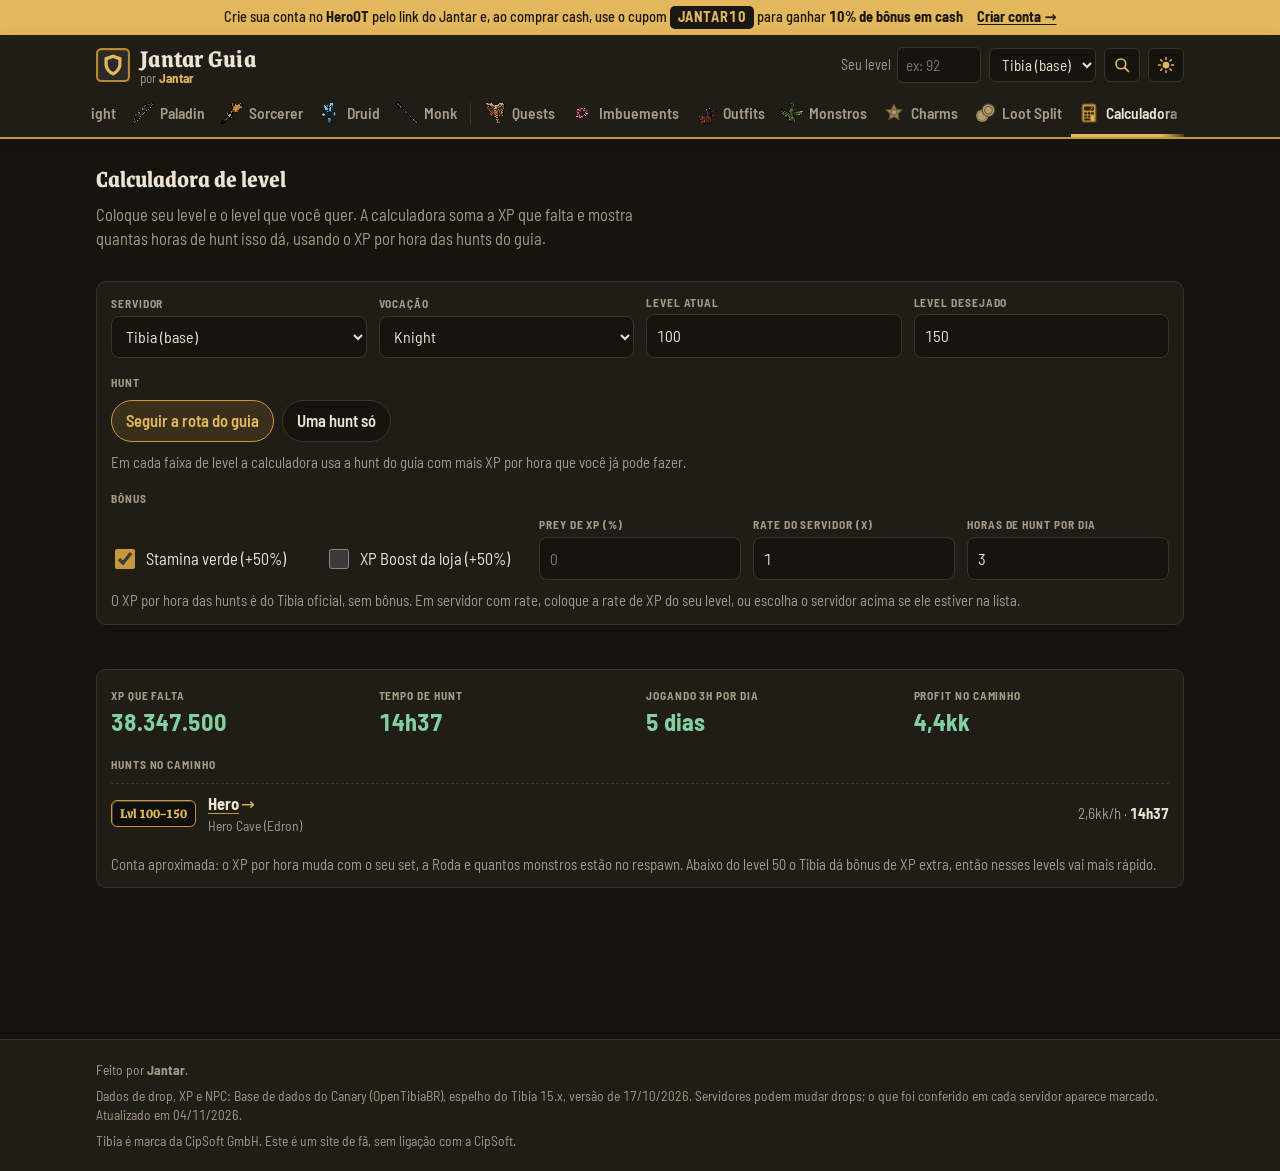
==== commit 946e4d0d: "Dano por elemento em quase todas as hunts Lugares com vários monstros mostram uma tabela com os mons" ====
--- a/calculadora/index.html
+++ b/calculadora/index.html
@@ -27,7 +27,7 @@
 <script type="application/ld+json">{"@context":"https://schema.org","@type":"BreadcrumbList","itemListElement":[{"@type":"ListItem","position":1,"name":"Início","item":"https://jantarguia.com.br/"},{"@type":"ListItem","position":2,"name":"Calculadora de level do Tibia","item":"https://jantarguia.com.br/calculadora/"}]}</script>
 <link rel="preload" href="/fonts/grenze.woff2" as="font" type="font/woff2" crossorigin>
 <link rel="preload" href="/fonts/barlow-semi-condensed-400.woff2" as="font" type="font/woff2" crossorigin>
-<style id="css">@font-face{font-family:'Grenze';font-style:normal;font-weight:500 700;font-display:swap;src:url(/fonts/grenze.woff2) format('woff2');unicode-range:U+0000-00FF, U+0131, U+0152-0153, U+02BB-02BC, U+02C6, U+02DA, U+02DC, U+0304, U+0308, U+0329, U+2000-206F, U+20AC, U+2122, U+2191, U+2193, U+2212, U+2215, U+FEFF, U+FFFD} @font-face{font-family:'Barlow Semi Condensed';font-style:normal;font-weight:400;font-display:swap;src:url(/fonts/barlow-semi-condensed-400.woff2) format('woff2');unicode-range:U+0000-00FF, U+0131, U+0152-0153, U+02BB-02BC, U+02C6, U+02DA, U+02DC, U+0304, U+0308, U+0329, U+2000-206F, U+20AC, U+2122, U+2191, U+2193, U+2212, U+2215, U+FEFF, U+FFFD} @font-face{font-family:'Barlow Semi Condensed';font-style:normal;font-weight:500;font-display:swap;src:url(/fonts/barlow-semi-condensed-500.woff2) format('woff2');unicode-range:U+0000-00FF, U+0131, U+0152-0153, U+02BB-02BC, U+02C6, U+02DA, U+02DC, U+0304, U+0308, U+0329, U+2000-206F, U+20AC, U+2122, U+2191, U+2193, U+2212, U+2215, U+FEFF, U+FFFD} @font-face{font-family:'Barlow Semi Condensed';font-style:normal;font-weight:600;font-display:swap;src:url(/fonts/barlow-semi-condensed-600.woff2) format('woff2');unicode-range:U+0000-00FF, U+0131, U+0152-0153, U+02BB-02BC, U+02C6, U+02DA, U+02DC, U+0304, U+0308, U+0329, U+2000-206F, U+20AC, U+2122, U+2191, U+2193, U+2212, U+2215, U+FEFF, U+FFFD} @font-face{font-family:'Barlow Semi Condensed';font-style:normal;font-weight:700;font-display:swap;src:url(/fonts/barlow-semi-condensed-700.woff2) format('woff2');unicode-range:U+0000-00FF, U+0131, U+0152-0153, U+02BB-02BC, U+02C6, U+02DA, U+02DC, U+0304, U+0308, U+0329, U+2000-206F, U+20AC, U+2122, U+2191, U+2193, U+2212, U+2215, U+FEFF, U+FFFD} :root{ --bg:#16140f; --panel:#201d17; --panel-2:#2a261e; --ink:#ece4d2; --muted:#a59a85; --line:#3a3428; --gold:#e3b75c; --gold-2:#c7973a; --gold-soft:#3a2f1a; --slot:#100f0c; --slot-hi:#4a463d; --slot-lo:#060504; --srv:#c7a6f2; --srv-soft:#2c2338; --here:#82cfa2; --here-soft:#1c3226; --common:#7ccb8f; --uncommon:#86b2f2; --rare:#f2b45c; --display:"Grenze",Georgia,serif; --body:"Barlow Semi Condensed","Arial Narrow",system-ui,sans-serif; --mono:"Barlow Semi Condensed","Arial Narrow",system-ui,sans-serif; color-scheme:dark; } :root[data-theme="light"]{ --bg:#f3f0e8; --panel:#fffdf8; --panel-2:#ebe5d8; --ink:#231d14; --muted:#6a6152; --line:#d9d0bd; --gold:#8f6410; --gold-2:#b98a2a; --gold-soft:#f3e6c6; --slot:#2b2a27; --slot-hi:#57544d; --slot-lo:#141311; --srv:#6b3fa0; --srv-soft:#efe7f8; --here:#2f6b4f; --here-soft:#dcecdf; --common:#3f7d4f; --uncommon:#3567a8; --rare:#b06a10; color-scheme:light; } *{box-sizing:border-box} [hidden]{display:none!important} html{-webkit-text-size-adjust:100%} body{background:var(--bg);color:var(--ink);font-family:var(--body);font-size:16.5px;line-height:1.45;margin:0;font-variant-numeric:tabular-nums} a{color:var(--gold)} .wrap{max-width:1120px;margin:0 auto;padding-left:max(16px,env(safe-area-inset-left,0px));padding-right:max(16px,env(safe-area-inset-right,0px))} .bar{position:sticky;top:0;z-index:5;background:var(--panel);border-bottom:2px solid var(--gold-2);padding-top:env(safe-area-inset-top,0px);box-shadow:0 2px 12px rgb(0 0 0 / .08)} .bar .wrap{padding-block:12px 10px;display:flex;flex-direction:column;gap:10px} .top{display:flex;align-items:center;justify-content:space-between;gap:12px;flex-wrap:wrap} .brand{display:flex;align-items:center;gap:10px;text-decoration:none;color:var(--ink)} .brand-mark{width:34px;height:34px;flex:none} .brand-txt{display:flex;flex-direction:column;line-height:1.05} .brand-name{font-family:var(--display);font-weight:700;font-size:1.6rem;letter-spacing:.01em} .by{font-size:.82rem;color:var(--muted)}.by b{color:var(--gold)} .ctrls{display:flex;gap:10px;flex-wrap:wrap;align-items:center} .theme{font:inherit;font-size:.85rem;border:1px solid var(--line);background:var(--bg);color:var(--ink);border-radius:6px;padding:6px 10px;cursor:pointer} .theme:hover{border-color:var(--gold-2)} .filter-note{display:flex;gap:10px;flex-wrap:wrap;align-items:center;font-size:.9rem;color:var(--muted);background:var(--panel);border:1px dashed var(--gold-2);border-radius:8px;padding:8px 12px} .filter-note button{font:inherit;font-size:.9rem;background:none;border:0;color:var(--gold);text-decoration:underline;cursor:pointer;padding:0} .field{display:flex;align-items:center;gap:6px;font-size:.88rem;color:var(--muted)} .field input,.field select{font:inherit;font-size:.95rem;padding:6px 8px;border:1px solid var(--line);border-radius:6px;background:var(--bg);color:var(--ink)} .field input{width:5.5em;font-family:var(--mono)} .tabs,.chips{display:flex;gap:6px;overflow-x:auto;scrollbar-width:none;padding-bottom:2px} .tabs::-webkit-scrollbar,.chips::-webkit-scrollbar{display:none} .tab,.chip{flex:none;border:1px solid var(--line);background:var(--bg);color:var(--ink);border-radius:999px;padding:6px 14px;font:inherit;font-weight:500;cursor:pointer;text-decoration:none;display:inline-flex;align-items:center;gap:6px} .tab:hover,.chip:hover{border-color:var(--gold-2)} .tab[aria-current="page"]{background:var(--ink);color:var(--bg);border-color:var(--ink)} .tab.srv{border-color:var(--srv);color:var(--srv)} .tab.srv[aria-current="page"]{background:var(--srv);color:var(--panel)} .chip{padding:4px 12px;font-size:.9rem} .chip[aria-pressed="true"]{background:var(--gold-soft);border-color:var(--gold)} :is(.tab,.chip,.theme,input,select,a,button):focus-visible{outline:2px solid var(--gold);outline-offset:2px} main .wrap{padding-block:22px 44px;display:flex;flex-direction:column;gap:30px} h1,h2{font-family:var(--display);margin:0;text-wrap:balance} .page-h{display:flex;flex-direction:column;gap:6px} .page-h h1{font-size:1.55rem} .intro{color:var(--muted);margin:0;max-width:68ch} .loading{color:var(--muted)} .legend{display:flex;gap:16px;flex-wrap:wrap;font-size:.85rem;color:var(--muted);align-items:center} .notice{background:var(--srv-soft);border:1px solid var(--srv);border-radius:10px;padding:12px 14px;display:flex;flex-direction:column;gap:4px;max-width:80ch} .notice b,.notice a{color:var(--srv)} .tier{display:flex;flex-direction:column;gap:14px} .tier-h{display:flex;align-items:center;gap:12px;flex-wrap:wrap} .lvl-badge{font-family:var(--display);font-weight:700;font-size:1.05rem;background:var(--slot);color:var(--gold);border:1px solid var(--gold-2);border-radius:6px;padding:3px 12px;box-shadow:inset 1px 1px 0 var(--slot-hi),inset -1px -1px 0 var(--slot-lo);font-variant-numeric:tabular-nums} .tier-h h2{font-size:1.15rem;color:var(--muted);font-weight:500} .rule{flex:1;height:1px;background:var(--line);min-width:20px} .here{font-size:.75rem;font-weight:700;color:var(--here);background:var(--here-soft);border-radius:999px;padding:3px 10px;letter-spacing:.05em;text-transform:uppercase} .grid{display:grid;grid-template-columns:repeat(auto-fill,minmax(300px,1fr));gap:14px} .card{background:var(--panel);border:1px solid var(--line);border-radius:10px;padding:14px;display:flex;flex-direction:column;gap:10px;min-width:0} .card:hover{border-color:var(--gold-2)} .head{display:flex;gap:12px;align-items:center;min-width:0} .head-txt{display:flex;flex-direction:column;gap:2px;min-width:0} .slot{flex:none;width:56px;height:56px;display:grid;place-items:center;background:var(--slot);border-radius:4px;box-shadow:inset 2px 2px 0 var(--slot-lo),inset -2px -2px 0 var(--slot-hi),0 0 0 1px var(--slot-lo)} .slot img{width:32px;height:32px;image-rendering:pixelated;transform:scale(1.5)} .slot.big{width:84px;height:84px} .slot.big img{width:auto;height:auto;max-width:64px;max-height:64px;transform:none} .meta{font-size:.75rem;color:var(--muted);text-transform:uppercase;letter-spacing:.07em} .name{font-family:var(--display);font-weight:700;font-size:1.15rem;color:var(--ink);text-decoration:none;line-height:1.15} a.name:hover{color:var(--gold)} .stats-line{display:flex;gap:8px;flex-wrap:wrap;align-items:center} .req{font-family:var(--mono);font-size:.75rem;color:var(--gold);border:1px solid var(--gold-2);border-radius:4px;padding:0 6px} .req.none{color:var(--muted);border-color:var(--line)} .attr{font-family:var(--mono);font-size:.75rem;color:var(--muted)} .how{display:flex;flex-direction:column;gap:8px;border-top:1px dashed var(--line);padding-top:10px} .how-t{font-size:.72rem;text-transform:uppercase;letter-spacing:.08em;color:var(--muted);font-weight:700} .src{display:grid;grid-template-columns:auto 1fr auto;gap:2px 10px;align-items:center;font-size:.92rem} .mon-ico{width:32px;height:32px;object-fit:contain;image-rendering:pixelated;grid-row:span 2} .src .m{font-weight:700;min-width:0} .src .c{font-family:var(--mono);font-size:.82rem;display:flex;align-items:center;gap:5px;justify-self:end} .src .w{grid-column:2/-1;color:var(--muted);font-size:.84rem} .boss-tag{display:inline-block;font-size:.68rem;font-weight:700;letter-spacing:.06em;text-transform:uppercase;color:#fff;background:#9b3b2f;border-radius:4px;padding:1px 6px;margin-right:2px;vertical-align:1px} .dot{width:9px;height:9px;border-radius:50%;display:inline-block;flex:none} .common{background:var(--common)}.uncommon{background:var(--uncommon)}.rare{background:var(--rare)} .line{font-size:.9rem}.line b{font-weight:700} .tip{font-size:.9rem;color:var(--muted);margin:0;padding-left:10px;border-left:2px solid var(--gold-2)} .srvnote{font-size:.9rem;background:var(--srv-soft);border-left:3px solid var(--srv);padding:6px 8px;border-radius:4px} .links{display:flex;gap:14px;font-size:.9rem;flex-wrap:wrap} .sys{display:grid;grid-template-columns:repeat(auto-fill,minmax(260px,1fr));gap:12px} .foot{border-top:1px solid var(--line);color:var(--muted);font-size:.85rem;background:var(--panel)} .foot .wrap{padding-block:20px calc(20px + env(safe-area-inset-bottom,0px));display:flex;flex-direction:column;gap:6px} @media (max-width:520px){.grid{grid-template-columns:1fr}} @media (prefers-reduced-motion:no-preference){.tier{transition:opacity .2s}.card{transition:border-color .15s}} .home-hero{display:flex;flex-wrap:wrap;align-items:flex-end;justify-content:space-between;gap:20px;padding-block:8px 6px;border-bottom:1px solid var(--line);padding-bottom:24px} .home-hero-txt{display:flex;flex-direction:column;gap:10px;min-width:0} .home-hero h1{font-family:var(--display);font-weight:700;font-size:clamp(2rem,5vw,3rem);line-height:1.02;margin:0;max-width:18ch;text-wrap:balance} .home-hero p{margin:0;color:var(--muted);max-width:56ch;font-size:1.05rem} .stats{display:flex;gap:26px;flex-wrap:wrap} .stat{display:flex;flex-direction:column} .stat b{font-family:var(--display);font-size:2rem;color:var(--gold);line-height:1} .stat span{font-size:.8rem;color:var(--muted);text-transform:uppercase;letter-spacing:.07em} .home-block{display:flex;flex-direction:column;gap:14px} .block-h{font-size:1.5rem} .paths{display:grid;grid-template-columns:repeat(auto-fit,minmax(280px,1fr));gap:14px} .path{all:unset;box-sizing:border-box;cursor:pointer;display:flex;flex-direction:column;gap:8px;padding:20px;border-radius:12px;background:var(--panel);border:1px solid var(--line);border-top:4px solid var(--gold-2);color:var(--ink);text-decoration:none;min-width:0} .path:hover{border-color:var(--gold-2)} .path:focus-visible{outline:2px solid var(--gold);outline-offset:2px} .srv-path{border-top-color:var(--srv)} .srv-path:hover{border-color:var(--srv)} .path-kicker{font-size:.75rem;text-transform:uppercase;letter-spacing:.09em;color:var(--muted);font-weight:700} .path-title{font-family:var(--display);font-weight:700;font-size:1.9rem;line-height:1} .path-txt{color:var(--muted);max-width:52ch} .path-tags{display:flex;gap:6px;flex-wrap:wrap} .pill{font-size:.82rem;border:1px solid var(--line);border-radius:999px;padding:2px 10px;color:var(--ink)} .pill.srv{border-color:var(--srv);color:var(--srv);font-weight:600} .path-go{margin-top:auto;padding-top:6px;font-weight:700;color:var(--gold)} .srv-path .path-go{color:var(--srv)} .vocs{display:grid;grid-template-columns:repeat(auto-fill,minmax(300px,1fr));gap:12px} .voc{display:flex;gap:14px;align-items:center;padding:14px;border-radius:10px;background:var(--panel);border:1px solid var(--line);text-decoration:none;color:var(--ink);min-width:0} .voc:hover{border-color:var(--gold-2)} .voc .slot.big img{width:32px;height:32px;max-width:none;max-height:none;transform:scale(2);image-rendering:pixelated} .voc-txt{display:flex;flex-direction:column;gap:4px;min-width:0} .voc-desc{font-size:.92rem;color:var(--muted)} @media (max-width:520px){.home-hero h1{font-size:2rem}.stats{gap:18px}.vocs,.paths{grid-template-columns:1fr}} .quest{gap:10px} .q-head{display:flex;justify-content:space-between;align-items:baseline;gap:10px} .q-txt{margin:0;color:var(--ink)} .q-warn{font-size:.88rem;font-weight:700;color:var(--rare);border-left:3px solid var(--rare);padding-left:8px} .q-items{display:flex;flex-wrap:wrap;gap:6px} .q-item{display:inline-flex;align-items:center;gap:4px;font-size:.88rem;background:var(--bg);border:1px solid var(--line);border-radius:6px;padding:2px 8px 2px 4px} .q-ico{width:24px;height:24px;image-rendering:pixelated} .foot-note{font-size:.85rem;color:var(--muted);margin:0} .grid:has(> .quest){align-items:start} .quest.has-outfit{border-color:var(--gold-2);box-shadow:0 0 0 1px var(--gold-2),0 6px 24px -12px var(--gold-2);background:linear-gradient(180deg,var(--gold-soft),var(--panel) 90px)} .outfit-badge{display:flex;align-items:center;gap:10px;padding:8px 10px;border-radius:8px;background:var(--slot);border:1px solid var(--gold-2);color:#e3b75c} .outfit-badge small{display:block;font-size:.7rem;text-transform:uppercase;letter-spacing:.08em;color:#a59a85} .outfit-badge b{font-family:var(--display);font-size:1.25rem;line-height:1.05} .outfit-ico{font-size:1.4rem;line-height:1} .chip-outfit[aria-pressed="true"]{background:var(--slot);color:#e3b75c;border-color:var(--gold-2)} .q-det{border-top:1px dashed var(--line);padding-top:8px} .q-det summary{cursor:pointer;font-weight:700;color:var(--gold);list-style:none;display:flex;align-items:center;gap:6px} .q-det summary::-webkit-details-marker{display:none} .q-det summary::before{content:"▸";transition:transform .15s} .q-det[open] summary::before{transform:rotate(90deg)} .q-det dl{display:grid;grid-template-columns:repeat(3,minmax(0,1fr));gap:8px 12px;margin:10px 0 0} .q-det dl>div{min-width:0} .q-det .wide{grid-column:1/-1} .q-det dt{font-size:.72rem;text-transform:uppercase;letter-spacing:.08em;color:var(--muted);font-weight:700} .q-det dd{margin:2px 0 0;font-size:.95rem} .look-switch .chip{font-size:1rem;padding:6px 16px} .look-bar{display:flex;flex-wrap:wrap;gap:10px;align-items:center;justify-content:space-between} .look-bar .chips{flex-wrap:wrap} .look-search input{width:14em;font-family:var(--body)} .look-grid{align-items:start} .look-slot img{width:64px!important;height:64px!important;max-width:none!important;max-height:none!important;transform:none!important;object-fit:contain;image-rendering:pixelated} .look .q-txt{font-size:.95rem} .badge-pic{flex:none;width:64px;height:64px;display:grid;place-items:center;border-radius:6px;background:#0b0a08;box-shadow:inset 1px 1px 0 #000,inset -1px -1px 0 #3a362e} .badge-pic img{width:64px;height:64px;object-fit:contain;image-rendering:pixelated} .mount-badge em{display:block;font-style:normal;font-size:.82rem;color:#c9bfa9;margin-top:2px;line-height:1.3} .mode-switch{margin-top:-14px} .muted{color:var(--muted);margin:0;font-size:.92rem} .resumo{background:var(--panel);border:1px solid var(--gold-2);border-radius:12px;padding:18px;display:flex;flex-direction:column;gap:16px} .resumo-h{display:flex;flex-direction:column;gap:2px} .resumo-h h2{font-size:1.5rem} .resumo-grid{display:grid;grid-template-columns:repeat(auto-fit,minmax(230px,1fr));gap:12px} .rbox{background:var(--bg);border:1px solid var(--line);border-radius:8px;padding:12px;display:flex;flex-direction:column;gap:6px} .rbox p,.rbox ul{margin:0;font-size:.95rem} .rbox ul{padding-left:18px;display:flex;flex-direction:column;gap:3px} .linha-wrap{display:flex;flex-direction:column;gap:8px} .linha{list-style:none;margin:0;padding:0;display:grid;grid-template-columns:repeat(auto-fill,minmax(150px,1fr));gap:8px;counter-reset:l} .linha a{display:flex;flex-direction:column;gap:2px;height:100%;text-decoration:none;color:var(--ink);background:var(--bg);border:1px solid var(--line);border-left:3px solid var(--gold-2);border-radius:6px;padding:8px 10px;font-size:.88rem;line-height:1.25} .linha a:hover{border-color:var(--gold)} .linha b{font-family:var(--display);color:var(--gold);font-size:1.1rem} .linha b::before{content:"lvl ";font-family:var(--body);font-size:.75rem;color:var(--muted);font-weight:500} .steps{display:flex;flex-direction:column;gap:34px} .step{display:flex;flex-direction:column;gap:12px;scroll-margin-top:190px} .step-h{display:flex;align-items:center;gap:10px;flex-wrap:wrap} .step-n{width:30px;height:30px;border-radius:50%;display:grid;place-items:center;font-family:var(--display);font-weight:700;background:var(--gold);color:var(--bg);flex:none} .step-obj{margin:0;font-size:1.08rem;font-weight:600;max-width:75ch} .step.is-here .step-n{background:var(--here)} .step-grid{display:grid;grid-template-columns:repeat(auto-fit,minmax(320px,1fr));gap:12px} .sbox{background:var(--panel);border:1px solid var(--line);border-radius:10px;padding:12px 14px;display:flex;flex-direction:column;gap:8px;min-width:0} .how-t.t2{margin-top:6px} .hrow,.irow summary{display:flex;gap:10px;align-items:flex-start} .hrow + .hrow,.irow + .irow{border-top:1px dashed var(--line);padding-top:8px} .hrow-txt,.irow-txt{display:flex;flex-direction:column;gap:1px;min-width:0;flex:1} .hrow-txt b,.irow-txt b{font-size:1.02rem} .hrow-onde{font-size:.92rem} .hrow-nota,.irow-w{font-size:.86rem;color:var(--muted)} .hrow .slot,.irow .slot{width:44px;height:44px} .hrow .slot img,.irow .slot img{transform:none;max-width:40px;max-height:40px;width:auto;height:auto} .irow summary{cursor:pointer;list-style:none} .irow summary::-webkit-details-marker{display:none} .irow-more{flex:none;width:24px;height:24px;border:1px solid var(--line);border-radius:6px;display:grid;place-items:center;color:var(--muted);font-weight:700;align-self:center} .irow[open] .irow-more{transform:rotate(45deg);color:var(--gold);border-color:var(--gold-2)} .irow-body{margin-top:8px} .irow-body .card{background:var(--bg)} .srow{display:grid;grid-template-columns:2.2em 1fr auto;gap:0 10px;align-items:baseline;padding:5px 0;font-size:.93rem} .srow + .srow{border-top:1px dashed var(--line)} .srow .s-lv{font-family:var(--display);color:var(--muted);text-align:right} .srow .s-n{display:flex;flex-wrap:wrap;gap:0 8px;align-items:baseline;min-width:0} .srow code{font-family:var(--mono);font-size:.85rem;color:var(--muted);font-style:italic} .srow .s-p{font-size:.85rem;white-space:nowrap} .srow .s-npc{grid-column:2/-1;font-size:.8rem;color:var(--muted)} .srow.ess .s-lv{color:var(--gold)} .srow.ess .s-n b{color:var(--gold)} .more summary{cursor:pointer;color:var(--gold);font-size:.9rem;padding:6px 0} .q-links{display:flex;flex-wrap:wrap;gap:6px} .q-links .pill{text-decoration:none} .q-links .pill small{color:var(--muted)} .pill-gold{border-color:var(--gold-2);color:var(--gold)} .step-treino{margin:0;font-size:.95rem} @media (max-width:520px){.step-grid{grid-template-columns:1fr}.resumo{padding:14px}.step{scroll-margin-top:230px}} .step-obj .obj-w{display:block;font-weight:500} .step-obj .obj-w + .obj-w{margin-top:3px} .step-obj .obj-w b{color:var(--gold)} .linha-w{font-family:var(--display);font-weight:700;color:var(--gold);margin-top:4px} .hrow-yt{display:inline-flex;align-items:center;gap:5px;align-self:flex-start;margin-top:4px;font-size:.84rem;font-weight:600;text-decoration:none;color:var(--ink);border:1px solid var(--line);border-radius:999px;padding:2px 10px 2px 7px} .hrow-yt svg{width:14px;height:14px;color:#e5483b} .hrow-yt:hover{border-color:var(--gold-2);color:var(--gold)} .yt-mini{color:var(--gold);font-weight:600;text-decoration:none;white-space:nowrap} .yt-mini::before{content:"▶ ";color:#e5483b;font-size:.8em} .yt-mini:hover{text-decoration:underline} .quest .hrow-yt{margin-top:0} .slot.place svg{width:22px;height:22px;color:var(--gold)} .imbu-rec{display:grid;grid-template-columns:repeat(auto-fill,minmax(240px,1fr));gap:10px} .imbu-what{color:var(--gold);font-size:1.02rem} .imbu-info{display:grid;grid-template-columns:minmax(220px,1fr) 2fr;gap:12px} .imbu-info ul{margin:0;padding-left:18px;display:flex;flex-direction:column;gap:4px;font-size:.93rem} .imbu-lv{display:flex;flex-direction:column;gap:8px;border-top:1px dashed var(--line);padding-top:10px} .imbu-lv > div{display:flex;flex-direction:column;gap:1px} .imbu-items{font-size:.84rem;color:var(--muted)} @media (max-width:640px){.imbu-info{grid-template-columns:1fr}} .bar .wrap{padding-block:10px 0;gap:8px} .sr{position:absolute;width:1px;height:1px;overflow:hidden;clip:rect(0 0 0 0)} .ctrls{gap:8px;flex-wrap:nowrap} .field.lvl span{white-space:nowrap} .field select{max-width:9.5em} .theme{width:36px;height:34px;padding:0;display:grid;place-items:center;flex:none} .theme svg{width:18px;height:18px;color:var(--gold)} .tabs{gap:2px;align-items:stretch;margin-inline:-6px;padding-inline:6px;padding-bottom:0} .tabs.over{-webkit-mask-image:linear-gradient(90deg,#000 calc(100% - 28px),transparent);mask-image:linear-gradient(90deg,#000 calc(100% - 28px),transparent)} .tab-group{display:flex;gap:2px;flex:none} .tab{border:0;border-radius:0;background:none;color:var(--muted);padding:8px 7px 10px;border-bottom:3px solid transparent;font-weight:600;gap:6px;font-size:.97rem;transition:color .15s,border-color .15s} .tab:hover{color:var(--ink);border-bottom-color:var(--line)} .tab[aria-current="page"]{background:none;color:var(--ink);border-bottom-color:var(--gold)} .tab-ico{width:22px;height:22px;object-fit:contain;image-rendering:pixelated;flex:none} .tab:not([aria-current="page"]) .tab-ico{filter:saturate(.6) brightness(.85)} .tab-svg{width:18px;height:18px;flex:none} .tab-sep{flex:none;width:1px;background:var(--line);margin:9px 4px 12px} .tab.srv{color:var(--srv);border-bottom-color:transparent} .tab.srv[aria-current="page"]{background:none;color:var(--srv);border-bottom-color:var(--srv)} .bar .chips{padding-block:2px 10px} .bar .chips[hidden]+*{display:none} @media (max-width:640px){ .top{flex-wrap:wrap;row-gap:8px} .ctrls{width:100%} .field.lvl{flex:1} .field.lvl input{width:100%;min-width:4em} .field select{max-width:none} .tab{padding:8px 8px 10px} } .imbu-items{display:flex;flex-wrap:wrap;gap:5px;margin-top:4px} .imbu-it{font-size:.85rem;color:var(--ink);background:var(--gold-soft);border:1px solid var(--gold-2);border-radius:6px;padding:2px 8px;line-height:1.35} .imbu-it b{color:var(--gold);font-family:var(--display);margin-right:2px} .imbu-it.novo::after{content:"novo";margin-left:6px;font-size:.68rem;font-weight:700;text-transform:uppercase;letter-spacing:.05em;color:var(--bg);background:var(--gold);border-radius:4px;padding:0 4px;vertical-align:1px} .imbu-lv > div:first-child .imbu-it.novo::after{display:none} .rec-cost{display:flex;flex-direction:column;gap:8px;border-top:1px dashed var(--line);padding-top:8px;margin-top:2px} .rec-line{display:flex;flex-direction:column;gap:2px} .rec-line > a{font-size:.82rem;font-weight:700;color:var(--gold);text-decoration:none;text-transform:uppercase;letter-spacing:.05em} .rec-line > a:hover{text-decoration:underline} .rec-note{font-size:.84rem;color:var(--muted)} .imbu-it.gt{background:var(--slot);border-style:dashed;color:var(--muted)} .card.imbu,.tier{scroll-margin-top:130px} .rec-cost{flex-direction:row;flex-wrap:wrap;gap:6px} .rec-chip{display:inline-flex;align-items:center;gap:6px;text-decoration:none;color:var(--ink);background:var(--bg);border:1px solid var(--gold-2);border-radius:6px;padding:3px 8px;font-size:.86rem} .rec-chip:hover{background:var(--gold-soft)} .rec-chip b{color:var(--gold)} .gt-n{font-weight:600} .rec-see{color:var(--muted)} .topcupom{background:var(--gold);color:#1a1712;font-size:.9rem;font-weight:500} .topcupom .wrap{display:flex;align-items:center;justify-content:center;gap:6px 14px;flex-wrap:wrap;padding-block:6px} .topcupom a{color:#1a1712;font-weight:700;text-decoration:underline;text-underline-offset:2px} .tb-code{font:inherit;font-weight:800;letter-spacing:.06em;background:#1a1712;color:var(--gold);border:0;border-radius:5px;padding:1px 8px;cursor:pointer} .tb-code.copied{background:#2e6b3a;color:#fff} .promo{display:flex;align-items:center;justify-content:space-between;gap:16px 24px;flex-wrap:wrap;background:linear-gradient(120deg,var(--panel),var(--gold-soft));border:2px solid var(--gold);border-radius:12px;padding:18px 20px} .promo h2{margin:2px 0 4px;font-size:1.35rem} .promo p{margin:0;color:var(--muted)} .promo.big h2{font-size:1.6rem} .promo-act{display:flex;gap:10px;flex-wrap:wrap;align-items:stretch} .promo-code{display:flex;flex-direction:column;align-items:center;justify-content:center;gap:0;font:inherit;cursor:pointer;background:var(--bg);color:var(--ink);border:2px dashed var(--gold);border-radius:10px;padding:6px 18px;min-width:150px} .promo-code span{font-size:.75rem;text-transform:uppercase;letter-spacing:.08em;color:var(--muted)} .promo-code b{font-family:var(--display);font-size:1.7rem;color:var(--gold);letter-spacing:.06em;line-height:1.1} .promo-code .copy-lbl{color:var(--gold)} .promo-code.copied{border-style:solid;border-color:#3f9c55} .promo-code.copied .copy-lbl{color:#3f9c55} .promo-btn{display:flex;align-items:center;justify-content:center;background:var(--gold);color:#1a1712;font-weight:700;font-size:1.05rem;text-decoration:none;border-radius:10px;padding:10px 20px} .promo-btn:hover{filter:brightness(1.08)} @media (max-width:640px){.promo-act,.promo-code,.promo-btn{width:100%}.promo.big h2{font-size:1.3rem}} .promo-bonus{color:var(--gold)} .promo-steps{margin:4px 0 0;padding-left:20px;color:var(--ink);display:flex;flex-direction:column;gap:3px} .promo-btn.discord{background:#5865f2;color:#fff;gap:8px} .promo-btn.discord svg{width:20px;height:20px} .set-bar{display:flex;flex-direction:column;gap:8px;margin:0 0 12px} .set-row{display:grid;grid-template-columns:repeat(auto-fill,minmax(96px,1fr));gap:8px} .set-slot{display:flex;flex-direction:column;align-items:center;gap:5px;text-align:center;background:var(--panel);border:1px solid var(--line);border-radius:8px;padding:8px 6px;min-width:0} .set-slot b{font-size:.82rem;font-weight:600;line-height:1.15;overflow-wrap:anywhere} .set-slot.novo{border-color:var(--gold-2);background:var(--gold-soft)} .set-slot.vazio{opacity:.55} .set-slot.vazio b{font-weight:500;color:var(--muted)} .loading { display: none; } .prerender { padding: 24px 0; line-height: 1.5; } .prerender h1, .prerender h2, .prerender h3 { margin: 1em 0 .4em; } .prerender ul { padding-left: 20px; } .loot-box{margin-top:16px} #lootxt{width:100%;box-sizing:border-box;resize:vertical;background:var(--panel-2);color:var(--ink);border:1px solid var(--line);border-radius:8px;padding:10px;font:inherit} .loot-acts{display:flex;gap:8px;flex-wrap:wrap} .loot-btn{background:var(--gold-soft);color:var(--gold);border:1px solid var(--gold-2);border-radius:8px;padding:8px 12px;min-height:38px;font:inherit;font-weight:600;cursor:pointer} .loot-btn.copied{background:var(--here-soft);color:var(--here);border-color:var(--here)} .loot-scroll{overflow-x:auto} .loot-t{width:100%;border-collapse:collapse;min-width:560px} .loot-t th{text-align:right;color:var(--muted);font-weight:600;padding:6px 8px;border-bottom:1px solid var(--line)} .loot-t td{text-align:right;padding:6px 8px;border-bottom:1px solid var(--line)} .loot-t th:first-child,.loot-t td:first-child{text-align:left} .loot-t small{color:var(--gold)} .loot-t tr.off td{opacity:.45} .loot-t input[type=number]{width:100px;box-sizing:border-box;background:var(--panel-2);color:var(--ink);border:1px solid var(--line);border-radius:6px;padding:6px;font:inherit;text-align:right} .loot-t input[type=checkbox]{width:20px;height:20px;accent-color:var(--gold)} .loot-sum{display:grid;grid-template-columns:repeat(auto-fit,minmax(180px,1fr));gap:12px} .loot-sum b{display:block;font-size:1.5rem;color:var(--here)} .loot-sum b.neg{color:var(--rare)} .loot-tr{display:flex;justify-content:space-between;align-items:center;gap:10px;flex-wrap:wrap;padding:8px 0;border-top:1px solid var(--line)} .hmode{display:inline-block;margin-left:6px;padding:0 6px;border-radius:999px;font-size:.72rem;font-weight:700;text-transform:none;letter-spacing:0;border:1px solid currentColor;vertical-align:1px} .hmode-solo{color:#4aa865} .hmode-pt{color:#d0843a} .hmode-ambos{color:var(--gold-2)} .hrow-xp{display:flex;flex-wrap:wrap;gap:2px 12px;font-size:.86rem;margin:2px 0} .hrow-xp .pos b{color:#4aa865} .hrow-xp .neg b{color:#d0564c} .hunt-src{font-size:.78rem;color:var(--muted);margin:10px 0 0;line-height:1.4} .calc-box{display:flex;flex-direction:column;gap:10px;margin-bottom:14px} .calc-box .t2{margin-top:6px} .calc-grid{display:grid;grid-template-columns:repeat(auto-fit,minmax(160px,1fr));gap:10px 12px;align-items:end} .calc-grid label{display:flex;flex-direction:column;gap:4px;min-width:0} .calc-grid label.wide{grid-column:1/-1} .calc-grid input:not([type=checkbox]),.calc-grid select{font:inherit;font-size:1rem;padding:9px 10px;min-height:42px;border:1px solid var(--line);border-radius:8px;background:var(--bg);color:var(--ink);width:100%;min-width:0;box-sizing:border-box} .calc-grid label.chk{flex-direction:row;align-items:center;gap:8px;min-height:42px;cursor:pointer} .calc-grid label.chk input{width:20px;height:20px;accent-color:var(--gold-2);flex:none} .seg{display:flex;flex-wrap:wrap;gap:8px} .seg-b{font:inherit;font-weight:600;border:1px solid var(--line);background:var(--bg);color:var(--ink);border-radius:999px;padding:8px 14px;min-height:40px;cursor:pointer} .seg-b[aria-pressed=true]{background:var(--gold-soft);color:var(--gold);border-color:var(--gold-2)} .calc-sum b{font-variant-numeric:tabular-nums} .calc-seg{display:flex;flex-wrap:wrap;align-items:center;gap:6px 12px;padding:8px 0;border-top:1px dashed var(--line)} .calc-seg .lvl-badge{font-size:.9rem;padding:2px 8px} .calc-seg-n{display:flex;flex-direction:column;flex:1 1 180px;min-width:0} .calc-seg-n small{color:var(--muted);font-size:.85rem} .calc-seg-v{font-size:.92rem;color:var(--muted);white-space:nowrap} .calc-seg-v b{color:var(--ink)} .calc-warn{flex-basis:100%;font-size:.82rem;color:var(--srv);background:var(--srv-soft);border-radius:6px;padding:6px 8px} .calc-rate{font-size:.88rem;margin:4px 0 0;line-height:1.5} .srv-info{display:grid;grid-template-columns:repeat(auto-fit,minmax(150px,1fr));gap:10px;margin:14px 0} .srv-info .stat{background:var(--panel);border:1px solid var(--line);border-radius:10px;padding:10px 12px;display:flex;flex-direction:column;gap:2px} .srv-info .stat span{font-size:.8rem;color:var(--muted)} .srv-info .stat b{font-size:1rem} .srv-rates{display:grid;grid-template-columns:repeat(auto-fit,minmax(200px,1fr));gap:12px;align-items:start} .st-t{width:100%;border-collapse:collapse;font-size:.92rem;font-variant-numeric:tabular-nums} .st-t th{text-align:left;font-size:.75rem;color:var(--muted);font-weight:600;padding:2px 0} .st-t td{padding:4px 0;border-top:1px dashed var(--line)} .st-t td:last-child,.st-t th:last-child{text-align:right} .st-t b{color:var(--gold)} .srv-news ul,.srv-rules{margin:0;padding-left:18px;display:flex;flex-direction:column;gap:4px} .ch-list{margin:0;padding-left:18px;display:flex;flex-direction:column;gap:6px} .ch-vocs{display:grid;grid-template-columns:repeat(auto-fit,minmax(240px,1fr));gap:12px} .ch-t td{vertical-align:top} .ch-t td.nw{white-space:nowrap} .theme svg{width:18px;height:18px;display:block} .busca{position:relative;padding-bottom:10px} .busca input{width:100%;box-sizing:border-box;font:inherit;font-size:1rem;padding:10px 12px;min-height:44px;border:1px solid var(--gold-2);border-radius:8px;background:var(--bg);color:var(--ink)} .busca-res{display:flex;flex-direction:column;max-height:min(60vh,460px);overflow:auto;margin-top:6px;border-radius:8px} .busca-it{all:unset;box-sizing:border-box;display:flex;align-items:center;gap:10px;padding:6px 8px;border-radius:8px;cursor:pointer;min-height:44px} .busca-it:hover,.busca-it.on,.busca-it:focus-visible{background:var(--gold-soft)} .busca-it .slot{width:36px;height:36px;flex:none} .busca-it .slot img{max-width:32px;max-height:32px;transform:none;width:auto;height:auto} .busca-txt{display:flex;flex-direction:column;min-width:0} .busca-txt b{white-space:nowrap;overflow:hidden;text-overflow:ellipsis} .busca-txt small{color:var(--muted);font-size:.8rem;white-space:nowrap;overflow:hidden;text-overflow:ellipsis} .busca-dica{color:var(--muted);font-size:.88rem;margin:6px 2px} details.irow.busca-alvo,.hrow.busca-alvo,.step.busca-alvo{outline:2px solid var(--gold-2);outline-offset:2px;border-radius:8px} main{min-height:100vh} .calc-hunt{color:inherit;text-decoration:none;display:inline-flex;align-items:baseline;gap:2px;min-height:24px} .calc-hunt b{text-decoration:underline;text-decoration-color:var(--gold-2);text-underline-offset:3px} .calc-hunt span{color:var(--gold)} .calc-hunt:hover b{color:var(--gold)} .fraq-pic{all:unset;cursor:pointer;border-radius:8px;flex:none} .fraq-pic:focus-visible{outline:2px solid var(--gold-2);outline-offset:2px} .fraq-btn{align-self:flex-start;font:inherit;font-size:.82rem;font-weight:600;color:var(--gold);background:none;border:1px solid var(--gold-2);border-radius:999px;padding:4px 10px;min-height:30px;margin:4px 0 2px;cursor:pointer} .fraq-btn[aria-expanded=true] span{display:inline-block;transform:rotate(180deg)} .fraq{border:1px solid var(--line);border-radius:8px;padding:8px 10px;margin:4px 0;background:var(--bg)} .fraq-sum{display:flex;flex-wrap:wrap;gap:2px 14px;margin:0 0 6px;font-size:.88rem} .fraq-els{display:grid;grid-template-columns:repeat(auto-fill,minmax(88px,1fr));gap:6px} .fraq-el{display:flex;justify-content:space-between;gap:6px;padding:4px 8px;border-radius:6px;font-size:.85rem;border:1px solid var(--line)} .fraq-el.forte{border-color:#4aa865;background:rgb(74 168 101 / .14)} .fraq-el.resiste{border-color:#d0843a;background:rgb(208 132 58 / .12)} .fraq-el.imune{border-color:#d0564c;background:rgb(208 86 76 / .14)} b.forte,.fraq-el.forte b{color:#4aa865} .fraq-el.resiste b{color:#d0843a} b.imune,.fraq-el.imune b{color:#d0564c} .fraq-nota{margin:6px 0 0;font-size:.76rem;color:var(--muted)}</style>
+<style id="css">@font-face{font-family:'Grenze';font-style:normal;font-weight:500 700;font-display:swap;src:url(/fonts/grenze.woff2) format('woff2');unicode-range:U+0000-00FF, U+0131, U+0152-0153, U+02BB-02BC, U+02C6, U+02DA, U+02DC, U+0304, U+0308, U+0329, U+2000-206F, U+20AC, U+2122, U+2191, U+2193, U+2212, U+2215, U+FEFF, U+FFFD} @font-face{font-family:'Barlow Semi Condensed';font-style:normal;font-weight:400;font-display:swap;src:url(/fonts/barlow-semi-condensed-400.woff2) format('woff2');unicode-range:U+0000-00FF, U+0131, U+0152-0153, U+02BB-02BC, U+02C6, U+02DA, U+02DC, U+0304, U+0308, U+0329, U+2000-206F, U+20AC, U+2122, U+2191, U+2193, U+2212, U+2215, U+FEFF, U+FFFD} @font-face{font-family:'Barlow Semi Condensed';font-style:normal;font-weight:500;font-display:swap;src:url(/fonts/barlow-semi-condensed-500.woff2) format('woff2');unicode-range:U+0000-00FF, U+0131, U+0152-0153, U+02BB-02BC, U+02C6, U+02DA, U+02DC, U+0304, U+0308, U+0329, U+2000-206F, U+20AC, U+2122, U+2191, U+2193, U+2212, U+2215, U+FEFF, U+FFFD} @font-face{font-family:'Barlow Semi Condensed';font-style:normal;font-weight:600;font-display:swap;src:url(/fonts/barlow-semi-condensed-600.woff2) format('woff2');unicode-range:U+0000-00FF, U+0131, U+0152-0153, U+02BB-02BC, U+02C6, U+02DA, U+02DC, U+0304, U+0308, U+0329, U+2000-206F, U+20AC, U+2122, U+2191, U+2193, U+2212, U+2215, U+FEFF, U+FFFD} @font-face{font-family:'Barlow Semi Condensed';font-style:normal;font-weight:700;font-display:swap;src:url(/fonts/barlow-semi-condensed-700.woff2) format('woff2');unicode-range:U+0000-00FF, U+0131, U+0152-0153, U+02BB-02BC, U+02C6, U+02DA, U+02DC, U+0304, U+0308, U+0329, U+2000-206F, U+20AC, U+2122, U+2191, U+2193, U+2212, U+2215, U+FEFF, U+FFFD} :root{ --bg:#16140f; --panel:#201d17; --panel-2:#2a261e; --ink:#ece4d2; --muted:#a59a85; --line:#3a3428; --gold:#e3b75c; --gold-2:#c7973a; --gold-soft:#3a2f1a; --slot:#100f0c; --slot-hi:#4a463d; --slot-lo:#060504; --srv:#c7a6f2; --srv-soft:#2c2338; --here:#82cfa2; --here-soft:#1c3226; --common:#7ccb8f; --uncommon:#86b2f2; --rare:#f2b45c; --display:"Grenze",Georgia,serif; --body:"Barlow Semi Condensed","Arial Narrow",system-ui,sans-serif; --mono:"Barlow Semi Condensed","Arial Narrow",system-ui,sans-serif; color-scheme:dark; } :root[data-theme="light"]{ --bg:#f3f0e8; --panel:#fffdf8; --panel-2:#ebe5d8; --ink:#231d14; --muted:#6a6152; --line:#d9d0bd; --gold:#8f6410; --gold-2:#b98a2a; --gold-soft:#f3e6c6; --slot:#2b2a27; --slot-hi:#57544d; --slot-lo:#141311; --srv:#6b3fa0; --srv-soft:#efe7f8; --here:#2f6b4f; --here-soft:#dcecdf; --common:#3f7d4f; --uncommon:#3567a8; --rare:#b06a10; color-scheme:light; } *{box-sizing:border-box} [hidden]{display:none!important} html{-webkit-text-size-adjust:100%} body{background:var(--bg);color:var(--ink);font-family:var(--body);font-size:16.5px;line-height:1.45;margin:0;font-variant-numeric:tabular-nums} a{color:var(--gold)} .wrap{max-width:1120px;margin:0 auto;padding-left:max(16px,env(safe-area-inset-left,0px));padding-right:max(16px,env(safe-area-inset-right,0px))} .bar{position:sticky;top:0;z-index:5;background:var(--panel);border-bottom:2px solid var(--gold-2);padding-top:env(safe-area-inset-top,0px);box-shadow:0 2px 12px rgb(0 0 0 / .08)} .bar .wrap{padding-block:12px 10px;display:flex;flex-direction:column;gap:10px} .top{display:flex;align-items:center;justify-content:space-between;gap:12px;flex-wrap:wrap} .brand{display:flex;align-items:center;gap:10px;text-decoration:none;color:var(--ink)} .brand-mark{width:34px;height:34px;flex:none} .brand-txt{display:flex;flex-direction:column;line-height:1.05} .brand-name{font-family:var(--display);font-weight:700;font-size:1.6rem;letter-spacing:.01em} .by{font-size:.82rem;color:var(--muted)}.by b{color:var(--gold)} .ctrls{display:flex;gap:10px;flex-wrap:wrap;align-items:center} .theme{font:inherit;font-size:.85rem;border:1px solid var(--line);background:var(--bg);color:var(--ink);border-radius:6px;padding:6px 10px;cursor:pointer} .theme:hover{border-color:var(--gold-2)} .filter-note{display:flex;gap:10px;flex-wrap:wrap;align-items:center;font-size:.9rem;color:var(--muted);background:var(--panel);border:1px dashed var(--gold-2);border-radius:8px;padding:8px 12px} .filter-note button{font:inherit;font-size:.9rem;background:none;border:0;color:var(--gold);text-decoration:underline;cursor:pointer;padding:0} .field{display:flex;align-items:center;gap:6px;font-size:.88rem;color:var(--muted)} .field input,.field select{font:inherit;font-size:.95rem;padding:6px 8px;border:1px solid var(--line);border-radius:6px;background:var(--bg);color:var(--ink)} .field input{width:5.5em;font-family:var(--mono)} .tabs,.chips{display:flex;gap:6px;overflow-x:auto;scrollbar-width:none;padding-bottom:2px} .tabs::-webkit-scrollbar,.chips::-webkit-scrollbar{display:none} .tab,.chip{flex:none;border:1px solid var(--line);background:var(--bg);color:var(--ink);border-radius:999px;padding:6px 14px;font:inherit;font-weight:500;cursor:pointer;text-decoration:none;display:inline-flex;align-items:center;gap:6px} .tab:hover,.chip:hover{border-color:var(--gold-2)} .tab[aria-current="page"]{background:var(--ink);color:var(--bg);border-color:var(--ink)} .tab.srv{border-color:var(--srv);color:var(--srv)} .tab.srv[aria-current="page"]{background:var(--srv);color:var(--panel)} .chip{padding:4px 12px;font-size:.9rem} .chip[aria-pressed="true"]{background:var(--gold-soft);border-color:var(--gold)} :is(.tab,.chip,.theme,input,select,a,button):focus-visible{outline:2px solid var(--gold);outline-offset:2px} main .wrap{padding-block:22px 44px;display:flex;flex-direction:column;gap:30px} h1,h2{font-family:var(--display);margin:0;text-wrap:balance} .page-h{display:flex;flex-direction:column;gap:6px} .page-h h1{font-size:1.55rem} .intro{color:var(--muted);margin:0;max-width:68ch} .loading{color:var(--muted)} .legend{display:flex;gap:16px;flex-wrap:wrap;font-size:.85rem;color:var(--muted);align-items:center} .notice{background:var(--srv-soft);border:1px solid var(--srv);border-radius:10px;padding:12px 14px;display:flex;flex-direction:column;gap:4px;max-width:80ch} .notice b,.notice a{color:var(--srv)} .tier{display:flex;flex-direction:column;gap:14px} .tier-h{display:flex;align-items:center;gap:12px;flex-wrap:wrap} .lvl-badge{font-family:var(--display);font-weight:700;font-size:1.05rem;background:var(--slot);color:var(--gold);border:1px solid var(--gold-2);border-radius:6px;padding:3px 12px;box-shadow:inset 1px 1px 0 var(--slot-hi),inset -1px -1px 0 var(--slot-lo);font-variant-numeric:tabular-nums} .tier-h h2{font-size:1.15rem;color:var(--muted);font-weight:500} .rule{flex:1;height:1px;background:var(--line);min-width:20px} .here{font-size:.75rem;font-weight:700;color:var(--here);background:var(--here-soft);border-radius:999px;padding:3px 10px;letter-spacing:.05em;text-transform:uppercase} .grid{display:grid;grid-template-columns:repeat(auto-fill,minmax(300px,1fr));gap:14px} .card{background:var(--panel);border:1px solid var(--line);border-radius:10px;padding:14px;display:flex;flex-direction:column;gap:10px;min-width:0} .card:hover{border-color:var(--gold-2)} .head{display:flex;gap:12px;align-items:center;min-width:0} .head-txt{display:flex;flex-direction:column;gap:2px;min-width:0} .slot{flex:none;width:56px;height:56px;display:grid;place-items:center;background:var(--slot);border-radius:4px;box-shadow:inset 2px 2px 0 var(--slot-lo),inset -2px -2px 0 var(--slot-hi),0 0 0 1px var(--slot-lo)} .slot img{width:32px;height:32px;image-rendering:pixelated;transform:scale(1.5)} .slot.big{width:84px;height:84px} .slot.big img{width:auto;height:auto;max-width:64px;max-height:64px;transform:none} .meta{font-size:.75rem;color:var(--muted);text-transform:uppercase;letter-spacing:.07em} .name{font-family:var(--display);font-weight:700;font-size:1.15rem;color:var(--ink);text-decoration:none;line-height:1.15} a.name:hover{color:var(--gold)} .stats-line{display:flex;gap:8px;flex-wrap:wrap;align-items:center} .req{font-family:var(--mono);font-size:.75rem;color:var(--gold);border:1px solid var(--gold-2);border-radius:4px;padding:0 6px} .req.none{color:var(--muted);border-color:var(--line)} .attr{font-family:var(--mono);font-size:.75rem;color:var(--muted)} .how{display:flex;flex-direction:column;gap:8px;border-top:1px dashed var(--line);padding-top:10px} .how-t{font-size:.72rem;text-transform:uppercase;letter-spacing:.08em;color:var(--muted);font-weight:700} .src{display:grid;grid-template-columns:auto 1fr auto;gap:2px 10px;align-items:center;font-size:.92rem} .mon-ico{width:32px;height:32px;object-fit:contain;image-rendering:pixelated;grid-row:span 2} .src .m{font-weight:700;min-width:0} .src .c{font-family:var(--mono);font-size:.82rem;display:flex;align-items:center;gap:5px;justify-self:end} .src .w{grid-column:2/-1;color:var(--muted);font-size:.84rem} .boss-tag{display:inline-block;font-size:.68rem;font-weight:700;letter-spacing:.06em;text-transform:uppercase;color:#fff;background:#9b3b2f;border-radius:4px;padding:1px 6px;margin-right:2px;vertical-align:1px} .dot{width:9px;height:9px;border-radius:50%;display:inline-block;flex:none} .common{background:var(--common)}.uncommon{background:var(--uncommon)}.rare{background:var(--rare)} .line{font-size:.9rem}.line b{font-weight:700} .tip{font-size:.9rem;color:var(--muted);margin:0;padding-left:10px;border-left:2px solid var(--gold-2)} .srvnote{font-size:.9rem;background:var(--srv-soft);border-left:3px solid var(--srv);padding:6px 8px;border-radius:4px} .links{display:flex;gap:14px;font-size:.9rem;flex-wrap:wrap} .sys{display:grid;grid-template-columns:repeat(auto-fill,minmax(260px,1fr));gap:12px} .foot{border-top:1px solid var(--line);color:var(--muted);font-size:.85rem;background:var(--panel)} .foot .wrap{padding-block:20px calc(20px + env(safe-area-inset-bottom,0px));display:flex;flex-direction:column;gap:6px} @media (max-width:520px){.grid{grid-template-columns:1fr}} @media (prefers-reduced-motion:no-preference){.tier{transition:opacity .2s}.card{transition:border-color .15s}} .home-hero{display:flex;flex-wrap:wrap;align-items:flex-end;justify-content:space-between;gap:20px;padding-block:8px 6px;border-bottom:1px solid var(--line);padding-bottom:24px} .home-hero-txt{display:flex;flex-direction:column;gap:10px;min-width:0} .home-hero h1{font-family:var(--display);font-weight:700;font-size:clamp(2rem,5vw,3rem);line-height:1.02;margin:0;max-width:18ch;text-wrap:balance} .home-hero p{margin:0;color:var(--muted);max-width:56ch;font-size:1.05rem} .stats{display:flex;gap:26px;flex-wrap:wrap} .stat{display:flex;flex-direction:column} .stat b{font-family:var(--display);font-size:2rem;color:var(--gold);line-height:1} .stat span{font-size:.8rem;color:var(--muted);text-transform:uppercase;letter-spacing:.07em} .home-block{display:flex;flex-direction:column;gap:14px} .block-h{font-size:1.5rem} .paths{display:grid;grid-template-columns:repeat(auto-fit,minmax(280px,1fr));gap:14px} .path{all:unset;box-sizing:border-box;cursor:pointer;display:flex;flex-direction:column;gap:8px;padding:20px;border-radius:12px;background:var(--panel);border:1px solid var(--line);border-top:4px solid var(--gold-2);color:var(--ink);text-decoration:none;min-width:0} .path:hover{border-color:var(--gold-2)} .path:focus-visible{outline:2px solid var(--gold);outline-offset:2px} .srv-path{border-top-color:var(--srv)} .srv-path:hover{border-color:var(--srv)} .path-kicker{font-size:.75rem;text-transform:uppercase;letter-spacing:.09em;color:var(--muted);font-weight:700} .path-title{font-family:var(--display);font-weight:700;font-size:1.9rem;line-height:1} .path-txt{color:var(--muted);max-width:52ch} .path-tags{display:flex;gap:6px;flex-wrap:wrap} .pill{font-size:.82rem;border:1px solid var(--line);border-radius:999px;padding:2px 10px;color:var(--ink)} .pill.srv{border-color:var(--srv);color:var(--srv);font-weight:600} .path-go{margin-top:auto;padding-top:6px;font-weight:700;color:var(--gold)} .srv-path .path-go{color:var(--srv)} .vocs{display:grid;grid-template-columns:repeat(auto-fill,minmax(300px,1fr));gap:12px} .voc{display:flex;gap:14px;align-items:center;padding:14px;border-radius:10px;background:var(--panel);border:1px solid var(--line);text-decoration:none;color:var(--ink);min-width:0} .voc:hover{border-color:var(--gold-2)} .voc .slot.big img{width:32px;height:32px;max-width:none;max-height:none;transform:scale(2);image-rendering:pixelated} .voc-txt{display:flex;flex-direction:column;gap:4px;min-width:0} .voc-desc{font-size:.92rem;color:var(--muted)} @media (max-width:520px){.home-hero h1{font-size:2rem}.stats{gap:18px}.vocs,.paths{grid-template-columns:1fr}} .quest{gap:10px} .q-head{display:flex;justify-content:space-between;align-items:baseline;gap:10px} .q-txt{margin:0;color:var(--ink)} .q-warn{font-size:.88rem;font-weight:700;color:var(--rare);border-left:3px solid var(--rare);padding-left:8px} .q-items{display:flex;flex-wrap:wrap;gap:6px} .q-item{display:inline-flex;align-items:center;gap:4px;font-size:.88rem;background:var(--bg);border:1px solid var(--line);border-radius:6px;padding:2px 8px 2px 4px} .q-ico{width:24px;height:24px;image-rendering:pixelated} .foot-note{font-size:.85rem;color:var(--muted);margin:0} .grid:has(> .quest){align-items:start} .quest.has-outfit{border-color:var(--gold-2);box-shadow:0 0 0 1px var(--gold-2),0 6px 24px -12px var(--gold-2);background:linear-gradient(180deg,var(--gold-soft),var(--panel) 90px)} .outfit-badge{display:flex;align-items:center;gap:10px;padding:8px 10px;border-radius:8px;background:var(--slot);border:1px solid var(--gold-2);color:#e3b75c} .outfit-badge small{display:block;font-size:.7rem;text-transform:uppercase;letter-spacing:.08em;color:#a59a85} .outfit-badge b{font-family:var(--display);font-size:1.25rem;line-height:1.05} .outfit-ico{font-size:1.4rem;line-height:1} .chip-outfit[aria-pressed="true"]{background:var(--slot);color:#e3b75c;border-color:var(--gold-2)} .q-det{border-top:1px dashed var(--line);padding-top:8px} .q-det summary{cursor:pointer;font-weight:700;color:var(--gold);list-style:none;display:flex;align-items:center;gap:6px} .q-det summary::-webkit-details-marker{display:none} .q-det summary::before{content:"▸";transition:transform .15s} .q-det[open] summary::before{transform:rotate(90deg)} .q-det dl{display:grid;grid-template-columns:repeat(3,minmax(0,1fr));gap:8px 12px;margin:10px 0 0} .q-det dl>div{min-width:0} .q-det .wide{grid-column:1/-1} .q-det dt{font-size:.72rem;text-transform:uppercase;letter-spacing:.08em;color:var(--muted);font-weight:700} .q-det dd{margin:2px 0 0;font-size:.95rem} .look-switch .chip{font-size:1rem;padding:6px 16px} .look-bar{display:flex;flex-wrap:wrap;gap:10px;align-items:center;justify-content:space-between} .look-bar .chips{flex-wrap:wrap} .look-search input{width:14em;font-family:var(--body)} .look-grid{align-items:start} .look-slot img{width:64px!important;height:64px!important;max-width:none!important;max-height:none!important;transform:none!important;object-fit:contain;image-rendering:pixelated} .look .q-txt{font-size:.95rem} .badge-pic{flex:none;width:64px;height:64px;display:grid;place-items:center;border-radius:6px;background:#0b0a08;box-shadow:inset 1px 1px 0 #000,inset -1px -1px 0 #3a362e} .badge-pic img{width:64px;height:64px;object-fit:contain;image-rendering:pixelated} .mount-badge em{display:block;font-style:normal;font-size:.82rem;color:#c9bfa9;margin-top:2px;line-height:1.3} .mode-switch{margin-top:-14px} .muted{color:var(--muted);margin:0;font-size:.92rem} .resumo{background:var(--panel);border:1px solid var(--gold-2);border-radius:12px;padding:18px;display:flex;flex-direction:column;gap:16px} .resumo-h{display:flex;flex-direction:column;gap:2px} .resumo-h h2{font-size:1.5rem} .resumo-grid{display:grid;grid-template-columns:repeat(auto-fit,minmax(230px,1fr));gap:12px} .rbox{background:var(--bg);border:1px solid var(--line);border-radius:8px;padding:12px;display:flex;flex-direction:column;gap:6px} .rbox p,.rbox ul{margin:0;font-size:.95rem} .rbox ul{padding-left:18px;display:flex;flex-direction:column;gap:3px} .linha-wrap{display:flex;flex-direction:column;gap:8px} .linha{list-style:none;margin:0;padding:0;display:grid;grid-template-columns:repeat(auto-fill,minmax(150px,1fr));gap:8px;counter-reset:l} .linha a{display:flex;flex-direction:column;gap:2px;height:100%;text-decoration:none;color:var(--ink);background:var(--bg);border:1px solid var(--line);border-left:3px solid var(--gold-2);border-radius:6px;padding:8px 10px;font-size:.88rem;line-height:1.25} .linha a:hover{border-color:var(--gold)} .linha b{font-family:var(--display);color:var(--gold);font-size:1.1rem} .linha b::before{content:"lvl ";font-family:var(--body);font-size:.75rem;color:var(--muted);font-weight:500} .steps{display:flex;flex-direction:column;gap:34px} .step{display:flex;flex-direction:column;gap:12px;scroll-margin-top:190px} .step-h{display:flex;align-items:center;gap:10px;flex-wrap:wrap} .step-n{width:30px;height:30px;border-radius:50%;display:grid;place-items:center;font-family:var(--display);font-weight:700;background:var(--gold);color:var(--bg);flex:none} .step-obj{margin:0;font-size:1.08rem;font-weight:600;max-width:75ch} .step.is-here .step-n{background:var(--here)} .step-grid{display:grid;grid-template-columns:repeat(auto-fit,minmax(320px,1fr));gap:12px} .sbox{background:var(--panel);border:1px solid var(--line);border-radius:10px;padding:12px 14px;display:flex;flex-direction:column;gap:8px;min-width:0} .how-t.t2{margin-top:6px} .hrow,.irow summary{display:flex;gap:10px;align-items:flex-start} .hrow + .hrow,.irow + .irow{border-top:1px dashed var(--line);padding-top:8px} .hrow-txt,.irow-txt{display:flex;flex-direction:column;gap:1px;min-width:0;flex:1} .hrow-txt b,.irow-txt b{font-size:1.02rem} .hrow-onde{font-size:.92rem} .hrow-nota,.irow-w{font-size:.86rem;color:var(--muted)} .hrow .slot,.irow .slot{width:44px;height:44px} .hrow .slot img,.irow .slot img{transform:none;max-width:40px;max-height:40px;width:auto;height:auto} .irow summary{cursor:pointer;list-style:none} .irow summary::-webkit-details-marker{display:none} .irow-more{flex:none;width:24px;height:24px;border:1px solid var(--line);border-radius:6px;display:grid;place-items:center;color:var(--muted);font-weight:700;align-self:center} .irow[open] .irow-more{transform:rotate(45deg);color:var(--gold);border-color:var(--gold-2)} .irow-body{margin-top:8px} .irow-body .card{background:var(--bg)} .srow{display:grid;grid-template-columns:2.2em 1fr auto;gap:0 10px;align-items:baseline;padding:5px 0;font-size:.93rem} .srow + .srow{border-top:1px dashed var(--line)} .srow .s-lv{font-family:var(--display);color:var(--muted);text-align:right} .srow .s-n{display:flex;flex-wrap:wrap;gap:0 8px;align-items:baseline;min-width:0} .srow code{font-family:var(--mono);font-size:.85rem;color:var(--muted);font-style:italic} .srow .s-p{font-size:.85rem;white-space:nowrap} .srow .s-npc{grid-column:2/-1;font-size:.8rem;color:var(--muted)} .srow.ess .s-lv{color:var(--gold)} .srow.ess .s-n b{color:var(--gold)} .more summary{cursor:pointer;color:var(--gold);font-size:.9rem;padding:6px 0} .q-links{display:flex;flex-wrap:wrap;gap:6px} .q-links .pill{text-decoration:none} .q-links .pill small{color:var(--muted)} .pill-gold{border-color:var(--gold-2);color:var(--gold)} .step-treino{margin:0;font-size:.95rem} @media (max-width:520px){.step-grid{grid-template-columns:1fr}.resumo{padding:14px}.step{scroll-margin-top:230px}} .step-obj .obj-w{display:block;font-weight:500} .step-obj .obj-w + .obj-w{margin-top:3px} .step-obj .obj-w b{color:var(--gold)} .linha-w{font-family:var(--display);font-weight:700;color:var(--gold);margin-top:4px} .hrow-yt{display:inline-flex;align-items:center;gap:5px;align-self:flex-start;margin-top:4px;font-size:.84rem;font-weight:600;text-decoration:none;color:var(--ink);border:1px solid var(--line);border-radius:999px;padding:2px 10px 2px 7px} .hrow-yt svg{width:14px;height:14px;color:#e5483b} .hrow-yt:hover{border-color:var(--gold-2);color:var(--gold)} .yt-mini{color:var(--gold);font-weight:600;text-decoration:none;white-space:nowrap} .yt-mini::before{content:"▶ ";color:#e5483b;font-size:.8em} .yt-mini:hover{text-decoration:underline} .quest .hrow-yt{margin-top:0} .slot.place svg{width:22px;height:22px;color:var(--gold)} .imbu-rec{display:grid;grid-template-columns:repeat(auto-fill,minmax(240px,1fr));gap:10px} .imbu-what{color:var(--gold);font-size:1.02rem} .imbu-info{display:grid;grid-template-columns:minmax(220px,1fr) 2fr;gap:12px} .imbu-info ul{margin:0;padding-left:18px;display:flex;flex-direction:column;gap:4px;font-size:.93rem} .imbu-lv{display:flex;flex-direction:column;gap:8px;border-top:1px dashed var(--line);padding-top:10px} .imbu-lv > div{display:flex;flex-direction:column;gap:1px} .imbu-items{font-size:.84rem;color:var(--muted)} @media (max-width:640px){.imbu-info{grid-template-columns:1fr}} .bar .wrap{padding-block:10px 0;gap:8px} .sr{position:absolute;width:1px;height:1px;overflow:hidden;clip:rect(0 0 0 0)} .ctrls{gap:8px;flex-wrap:nowrap} .field.lvl span{white-space:nowrap} .field select{max-width:9.5em} .theme{width:36px;height:34px;padding:0;display:grid;place-items:center;flex:none} .theme svg{width:18px;height:18px;color:var(--gold)} .tabs{gap:2px;align-items:stretch;margin-inline:-6px;padding-inline:6px;padding-bottom:0} .tabs.over{-webkit-mask-image:linear-gradient(90deg,#000 calc(100% - 28px),transparent);mask-image:linear-gradient(90deg,#000 calc(100% - 28px),transparent)} .tab-group{display:flex;gap:2px;flex:none} .tab{border:0;border-radius:0;background:none;color:var(--muted);padding:8px 7px 10px;border-bottom:3px solid transparent;font-weight:600;gap:6px;font-size:.97rem;transition:color .15s,border-color .15s} .tab:hover{color:var(--ink);border-bottom-color:var(--line)} .tab[aria-current="page"]{background:none;color:var(--ink);border-bottom-color:var(--gold)} .tab-ico{width:22px;height:22px;object-fit:contain;image-rendering:pixelated;flex:none} .tab:not([aria-current="page"]) .tab-ico{filter:saturate(.6) brightness(.85)} .tab-svg{width:18px;height:18px;flex:none} .tab-sep{flex:none;width:1px;background:var(--line);margin:9px 4px 12px} .tab.srv{color:var(--srv);border-bottom-color:transparent} .tab.srv[aria-current="page"]{background:none;color:var(--srv);border-bottom-color:var(--srv)} .bar .chips{padding-block:2px 10px} .bar .chips[hidden]+*{display:none} @media (max-width:640px){ .top{flex-wrap:wrap;row-gap:8px} .ctrls{width:100%} .field.lvl{flex:1} .field.lvl input{width:100%;min-width:4em} .field select{max-width:none} .tab{padding:8px 8px 10px} } .imbu-items{display:flex;flex-wrap:wrap;gap:5px;margin-top:4px} .imbu-it{font-size:.85rem;color:var(--ink);background:var(--gold-soft);border:1px solid var(--gold-2);border-radius:6px;padding:2px 8px;line-height:1.35} .imbu-it b{color:var(--gold);font-family:var(--display);margin-right:2px} .imbu-it.novo::after{content:"novo";margin-left:6px;font-size:.68rem;font-weight:700;text-transform:uppercase;letter-spacing:.05em;color:var(--bg);background:var(--gold);border-radius:4px;padding:0 4px;vertical-align:1px} .imbu-lv > div:first-child .imbu-it.novo::after{display:none} .rec-cost{display:flex;flex-direction:column;gap:8px;border-top:1px dashed var(--line);padding-top:8px;margin-top:2px} .rec-line{display:flex;flex-direction:column;gap:2px} .rec-line > a{font-size:.82rem;font-weight:700;color:var(--gold);text-decoration:none;text-transform:uppercase;letter-spacing:.05em} .rec-line > a:hover{text-decoration:underline} .rec-note{font-size:.84rem;color:var(--muted)} .imbu-it.gt{background:var(--slot);border-style:dashed;color:var(--muted)} .card.imbu,.tier{scroll-margin-top:130px} .rec-cost{flex-direction:row;flex-wrap:wrap;gap:6px} .rec-chip{display:inline-flex;align-items:center;gap:6px;text-decoration:none;color:var(--ink);background:var(--bg);border:1px solid var(--gold-2);border-radius:6px;padding:3px 8px;font-size:.86rem} .rec-chip:hover{background:var(--gold-soft)} .rec-chip b{color:var(--gold)} .gt-n{font-weight:600} .rec-see{color:var(--muted)} .topcupom{background:var(--gold);color:#1a1712;font-size:.9rem;font-weight:500} .topcupom .wrap{display:flex;align-items:center;justify-content:center;gap:6px 14px;flex-wrap:wrap;padding-block:6px} .topcupom a{color:#1a1712;font-weight:700;text-decoration:underline;text-underline-offset:2px} .tb-code{font:inherit;font-weight:800;letter-spacing:.06em;background:#1a1712;color:var(--gold);border:0;border-radius:5px;padding:1px 8px;cursor:pointer} .tb-code.copied{background:#2e6b3a;color:#fff} .promo{display:flex;align-items:center;justify-content:space-between;gap:16px 24px;flex-wrap:wrap;background:linear-gradient(120deg,var(--panel),var(--gold-soft));border:2px solid var(--gold);border-radius:12px;padding:18px 20px} .promo h2{margin:2px 0 4px;font-size:1.35rem} .promo p{margin:0;color:var(--muted)} .promo.big h2{font-size:1.6rem} .promo-act{display:flex;gap:10px;flex-wrap:wrap;align-items:stretch} .promo-code{display:flex;flex-direction:column;align-items:center;justify-content:center;gap:0;font:inherit;cursor:pointer;background:var(--bg);color:var(--ink);border:2px dashed var(--gold);border-radius:10px;padding:6px 18px;min-width:150px} .promo-code span{font-size:.75rem;text-transform:uppercase;letter-spacing:.08em;color:var(--muted)} .promo-code b{font-family:var(--display);font-size:1.7rem;color:var(--gold);letter-spacing:.06em;line-height:1.1} .promo-code .copy-lbl{color:var(--gold)} .promo-code.copied{border-style:solid;border-color:#3f9c55} .promo-code.copied .copy-lbl{color:#3f9c55} .promo-btn{display:flex;align-items:center;justify-content:center;background:var(--gold);color:#1a1712;font-weight:700;font-size:1.05rem;text-decoration:none;border-radius:10px;padding:10px 20px} .promo-btn:hover{filter:brightness(1.08)} @media (max-width:640px){.promo-act,.promo-code,.promo-btn{width:100%}.promo.big h2{font-size:1.3rem}} .promo-bonus{color:var(--gold)} .promo-steps{margin:4px 0 0;padding-left:20px;color:var(--ink);display:flex;flex-direction:column;gap:3px} .promo-btn.discord{background:#5865f2;color:#fff;gap:8px} .promo-btn.discord svg{width:20px;height:20px} .set-bar{display:flex;flex-direction:column;gap:8px;margin:0 0 12px} .set-row{display:grid;grid-template-columns:repeat(auto-fill,minmax(96px,1fr));gap:8px} .set-slot{display:flex;flex-direction:column;align-items:center;gap:5px;text-align:center;background:var(--panel);border:1px solid var(--line);border-radius:8px;padding:8px 6px;min-width:0} .set-slot b{font-size:.82rem;font-weight:600;line-height:1.15;overflow-wrap:anywhere} .set-slot.novo{border-color:var(--gold-2);background:var(--gold-soft)} .set-slot.vazio{opacity:.55} .set-slot.vazio b{font-weight:500;color:var(--muted)} .loading { display: none; } .prerender { padding: 24px 0; line-height: 1.5; } .prerender h1, .prerender h2, .prerender h3 { margin: 1em 0 .4em; } .prerender ul { padding-left: 20px; } .loot-box{margin-top:16px} #lootxt{width:100%;box-sizing:border-box;resize:vertical;background:var(--panel-2);color:var(--ink);border:1px solid var(--line);border-radius:8px;padding:10px;font:inherit} .loot-acts{display:flex;gap:8px;flex-wrap:wrap} .loot-btn{background:var(--gold-soft);color:var(--gold);border:1px solid var(--gold-2);border-radius:8px;padding:8px 12px;min-height:38px;font:inherit;font-weight:600;cursor:pointer} .loot-btn.copied{background:var(--here-soft);color:var(--here);border-color:var(--here)} .loot-scroll{overflow-x:auto} .loot-t{width:100%;border-collapse:collapse;min-width:560px} .loot-t th{text-align:right;color:var(--muted);font-weight:600;padding:6px 8px;border-bottom:1px solid var(--line)} .loot-t td{text-align:right;padding:6px 8px;border-bottom:1px solid var(--line)} .loot-t th:first-child,.loot-t td:first-child{text-align:left} .loot-t small{color:var(--gold)} .loot-t tr.off td{opacity:.45} .loot-t input[type=number]{width:100px;box-sizing:border-box;background:var(--panel-2);color:var(--ink);border:1px solid var(--line);border-radius:6px;padding:6px;font:inherit;text-align:right} .loot-t input[type=checkbox]{width:20px;height:20px;accent-color:var(--gold)} .loot-sum{display:grid;grid-template-columns:repeat(auto-fit,minmax(180px,1fr));gap:12px} .loot-sum b{display:block;font-size:1.5rem;color:var(--here)} .loot-sum b.neg{color:var(--rare)} .loot-tr{display:flex;justify-content:space-between;align-items:center;gap:10px;flex-wrap:wrap;padding:8px 0;border-top:1px solid var(--line)} .hmode{display:inline-block;margin-left:6px;padding:0 6px;border-radius:999px;font-size:.72rem;font-weight:700;text-transform:none;letter-spacing:0;border:1px solid currentColor;vertical-align:1px} .hmode-solo{color:#4aa865} .hmode-pt{color:#d0843a} .hmode-ambos{color:var(--gold-2)} .hrow-xp{display:flex;flex-wrap:wrap;gap:2px 12px;font-size:.86rem;margin:2px 0} .hrow-xp .pos b{color:#4aa865} .hrow-xp .neg b{color:#d0564c} .hunt-src{font-size:.78rem;color:var(--muted);margin:10px 0 0;line-height:1.4} .calc-box{display:flex;flex-direction:column;gap:10px;margin-bottom:14px} .calc-box .t2{margin-top:6px} .calc-grid{display:grid;grid-template-columns:repeat(auto-fit,minmax(160px,1fr));gap:10px 12px;align-items:end} .calc-grid label{display:flex;flex-direction:column;gap:4px;min-width:0} .calc-grid label.wide{grid-column:1/-1} .calc-grid input:not([type=checkbox]),.calc-grid select{font:inherit;font-size:1rem;padding:9px 10px;min-height:42px;border:1px solid var(--line);border-radius:8px;background:var(--bg);color:var(--ink);width:100%;min-width:0;box-sizing:border-box} .calc-grid label.chk{flex-direction:row;align-items:center;gap:8px;min-height:42px;cursor:pointer} .calc-grid label.chk input{width:20px;height:20px;accent-color:var(--gold-2);flex:none} .seg{display:flex;flex-wrap:wrap;gap:8px} .seg-b{font:inherit;font-weight:600;border:1px solid var(--line);background:var(--bg);color:var(--ink);border-radius:999px;padding:8px 14px;min-height:40px;cursor:pointer} .seg-b[aria-pressed=true]{background:var(--gold-soft);color:var(--gold);border-color:var(--gold-2)} .calc-sum b{font-variant-numeric:tabular-nums} .calc-seg{display:flex;flex-wrap:wrap;align-items:center;gap:6px 12px;padding:8px 0;border-top:1px dashed var(--line)} .calc-seg .lvl-badge{font-size:.9rem;padding:2px 8px} .calc-seg-n{display:flex;flex-direction:column;flex:1 1 180px;min-width:0} .calc-seg-n small{color:var(--muted);font-size:.85rem} .calc-seg-v{font-size:.92rem;color:var(--muted);white-space:nowrap} .calc-seg-v b{color:var(--ink)} .calc-warn{flex-basis:100%;font-size:.82rem;color:var(--srv);background:var(--srv-soft);border-radius:6px;padding:6px 8px} .calc-rate{font-size:.88rem;margin:4px 0 0;line-height:1.5} .srv-info{display:grid;grid-template-columns:repeat(auto-fit,minmax(150px,1fr));gap:10px;margin:14px 0} .srv-info .stat{background:var(--panel);border:1px solid var(--line);border-radius:10px;padding:10px 12px;display:flex;flex-direction:column;gap:2px} .srv-info .stat span{font-size:.8rem;color:var(--muted)} .srv-info .stat b{font-size:1rem} .srv-rates{display:grid;grid-template-columns:repeat(auto-fit,minmax(200px,1fr));gap:12px;align-items:start} .st-t{width:100%;border-collapse:collapse;font-size:.92rem;font-variant-numeric:tabular-nums} .st-t th{text-align:left;font-size:.75rem;color:var(--muted);font-weight:600;padding:2px 0} .st-t td{padding:4px 0;border-top:1px dashed var(--line)} .st-t td:last-child,.st-t th:last-child{text-align:right} .st-t b{color:var(--gold)} .srv-news ul,.srv-rules{margin:0;padding-left:18px;display:flex;flex-direction:column;gap:4px} .ch-list{margin:0;padding-left:18px;display:flex;flex-direction:column;gap:6px} .ch-vocs{display:grid;grid-template-columns:repeat(auto-fit,minmax(240px,1fr));gap:12px} .ch-t td{vertical-align:top} .ch-t td.nw{white-space:nowrap} .theme svg{width:18px;height:18px;display:block} .busca{position:relative;padding-bottom:10px} .busca input{width:100%;box-sizing:border-box;font:inherit;font-size:1rem;padding:10px 12px;min-height:44px;border:1px solid var(--gold-2);border-radius:8px;background:var(--bg);color:var(--ink)} .busca-res{display:flex;flex-direction:column;max-height:min(60vh,460px);overflow:auto;margin-top:6px;border-radius:8px} .busca-it{all:unset;box-sizing:border-box;display:flex;align-items:center;gap:10px;padding:6px 8px;border-radius:8px;cursor:pointer;min-height:44px} .busca-it:hover,.busca-it.on,.busca-it:focus-visible{background:var(--gold-soft)} .busca-it .slot{width:36px;height:36px;flex:none} .busca-it .slot img{max-width:32px;max-height:32px;transform:none;width:auto;height:auto} .busca-txt{display:flex;flex-direction:column;min-width:0} .busca-txt b{white-space:nowrap;overflow:hidden;text-overflow:ellipsis} .busca-txt small{color:var(--muted);font-size:.8rem;white-space:nowrap;overflow:hidden;text-overflow:ellipsis} .busca-dica{color:var(--muted);font-size:.88rem;margin:6px 2px} details.irow.busca-alvo,.hrow.busca-alvo,.step.busca-alvo{outline:2px solid var(--gold-2);outline-offset:2px;border-radius:8px} main{min-height:100vh} .calc-hunt{color:inherit;text-decoration:none;display:inline-flex;align-items:baseline;gap:2px;min-height:24px} .calc-hunt b{text-decoration:underline;text-decoration-color:var(--gold-2);text-underline-offset:3px} .calc-hunt span{color:var(--gold)} .calc-hunt:hover b{color:var(--gold)} .fraq-pic{all:unset;cursor:pointer;border-radius:8px;flex:none} .fraq-pic:focus-visible{outline:2px solid var(--gold-2);outline-offset:2px} .fraq-btn{align-self:flex-start;font:inherit;font-size:.82rem;font-weight:600;color:var(--gold);background:none;border:1px solid var(--gold-2);border-radius:999px;padding:4px 10px;min-height:30px;margin:4px 0 2px;cursor:pointer} .fraq-btn[aria-expanded=true] span{display:inline-block;transform:rotate(180deg)} .fraq{border:1px solid var(--line);border-radius:8px;padding:8px 10px;margin:4px 0;background:var(--bg)} .fraq-sum{display:flex;flex-wrap:wrap;gap:2px 14px;margin:0 0 6px;font-size:.88rem} .fraq-els{display:grid;grid-template-columns:repeat(auto-fill,minmax(88px,1fr));gap:6px} .fraq-el{display:flex;justify-content:space-between;gap:6px;padding:4px 8px;border-radius:6px;font-size:.85rem;border:1px solid var(--line)} .fraq-el.forte{border-color:#4aa865;background:rgb(74 168 101 / .14)} .fraq-el.resiste{border-color:#d0843a;background:rgb(208 132 58 / .12)} .fraq-el.imune{border-color:#d0564c;background:rgb(208 86 76 / .14)} b.forte,.fraq-el.forte b{color:#4aa865} .fraq-el.resiste b{color:#d0843a} b.imune,.fraq-el.imune b{color:#d0564c} .fraq-nota{margin:6px 0 0;font-size:.76rem;color:var(--muted)} .fraq-tab-wrap{overflow-x:auto;-webkit-overflow-scrolling:touch} .fraq-tab{border-collapse:collapse;width:100%;font-size:.8rem;font-variant-numeric:tabular-nums} .fraq-tab th{font-weight:600;color:var(--muted);font-size:.72rem;padding:2px 3px;text-align:center} .fraq-tab th:first-child,.fraq-tab td:first-child{text-align:left;padding-right:6px;white-space:nowrap;max-width:9.5em;overflow:hidden;text-overflow:ellipsis} .fraq-tab td{padding:3px;text-align:center;border-top:1px solid var(--line)} .fraq-tab td.forte{color:#4aa865;font-weight:700;background:rgb(74 168 101 / .12)} .fraq-tab td.resiste{color:#d0843a} .fraq-tab td.imune{color:#d0564c;font-weight:700;background:rgb(208 86 76 / .12)} .hrow .fraq{margin-left:-56px} @media (max-width:480px){.fraq-tab{font-size:.74rem}.fraq-tab td,.fraq-tab th{padding:2px 1px}.fraq-tab th:first-child,.fraq-tab td:first-child{max-width:6.2em}}</style>
 </head>
 <body>
 <div class="topcupom" id="topcupom"><div class="wrap"><span>Crie sua conta no <b>HeroOT</b> pelo link do Jantar e, ao comprar cash, use o cupom <button class="tb-code" type="button" data-copy="JANTAR10">JANTAR10</button> para ganhar <b>10% de bônus em cash</b></span><a href="https://hero-ot.com/r/JANTAR10" target="_blank" rel="sponsored noopener">Criar conta →</a></div></div>
@@ -56,6 +56,6 @@
 <main><div class="wrap" id="view"><p class="loading">Carregando o guia…</p><div class="prerender"><h1>Calculadora de level</h1><p>Calcule quanta XP falta do seu level até o level que você quer e quantas horas de hunt isso dá. A calculadora segue a rota do guia: em cada faixa usa a hunt com mais XP por hora para a sua vocação. Também dá para escolher uma hunt só ou digitar o seu XP por hora.</p><p>Considera stamina verde, XP Boost da loja, prey de XP e a rate do servidor, como no HeroOT.</p></div></div></main>
 
 <footer class="foot"><div class="wrap" id="foot"></div></footer>
-<script defer src="assets/app.js?v=202611121700"></script>
+<script defer src="assets/app.js?v=202611121900"></script>
 </body>
 </html>
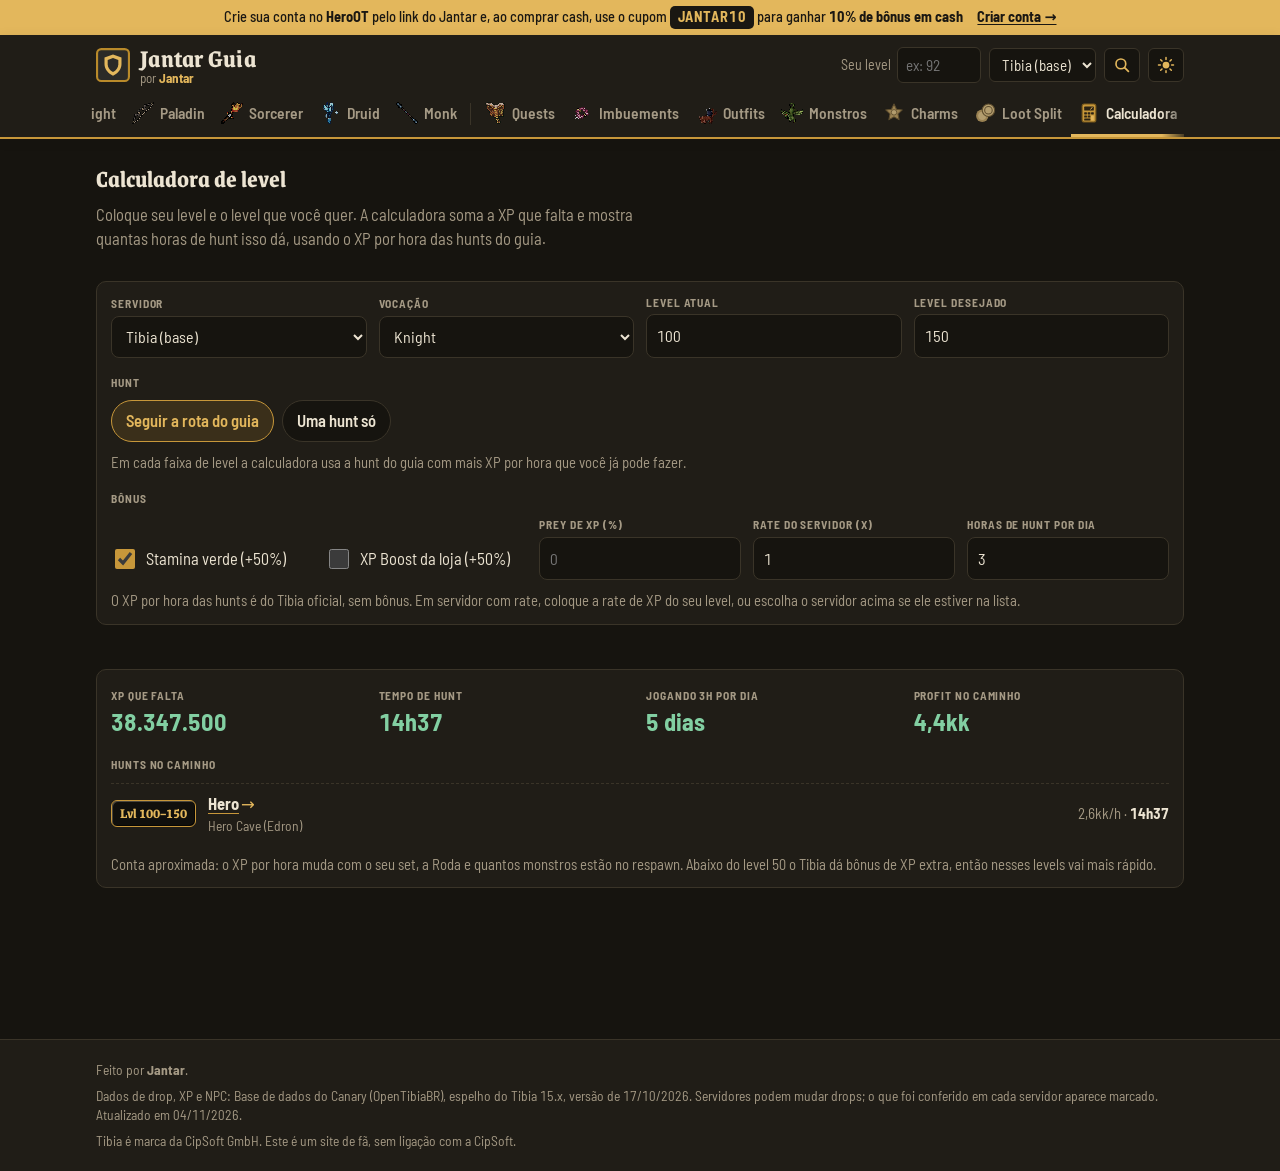
==== commit 6a1db002: "Mais dano por elemento e XP/h do Druid - Warzones 7, 8 e 9 e áreas do Ferumbras ganham o painel de d" ====
--- a/calculadora/index.html
+++ b/calculadora/index.html
@@ -56,6 +56,6 @@
 <main><div class="wrap" id="view"><p class="loading">Carregando o guia…</p><div class="prerender"><h1>Calculadora de level</h1><p>Calcule quanta XP falta do seu level até o level que você quer e quantas horas de hunt isso dá. A calculadora segue a rota do guia: em cada faixa usa a hunt com mais XP por hora para a sua vocação. Também dá para escolher uma hunt só ou digitar o seu XP por hora.</p><p>Considera stamina verde, XP Boost da loja, prey de XP e a rate do servidor, como no HeroOT.</p></div></div></main>
 
 <footer class="foot"><div class="wrap" id="foot"></div></footer>
-<script defer src="assets/app.js?v=202611121900"></script>
+<script defer src="assets/app.js?v=202611122100"></script>
 </body>
 </html>
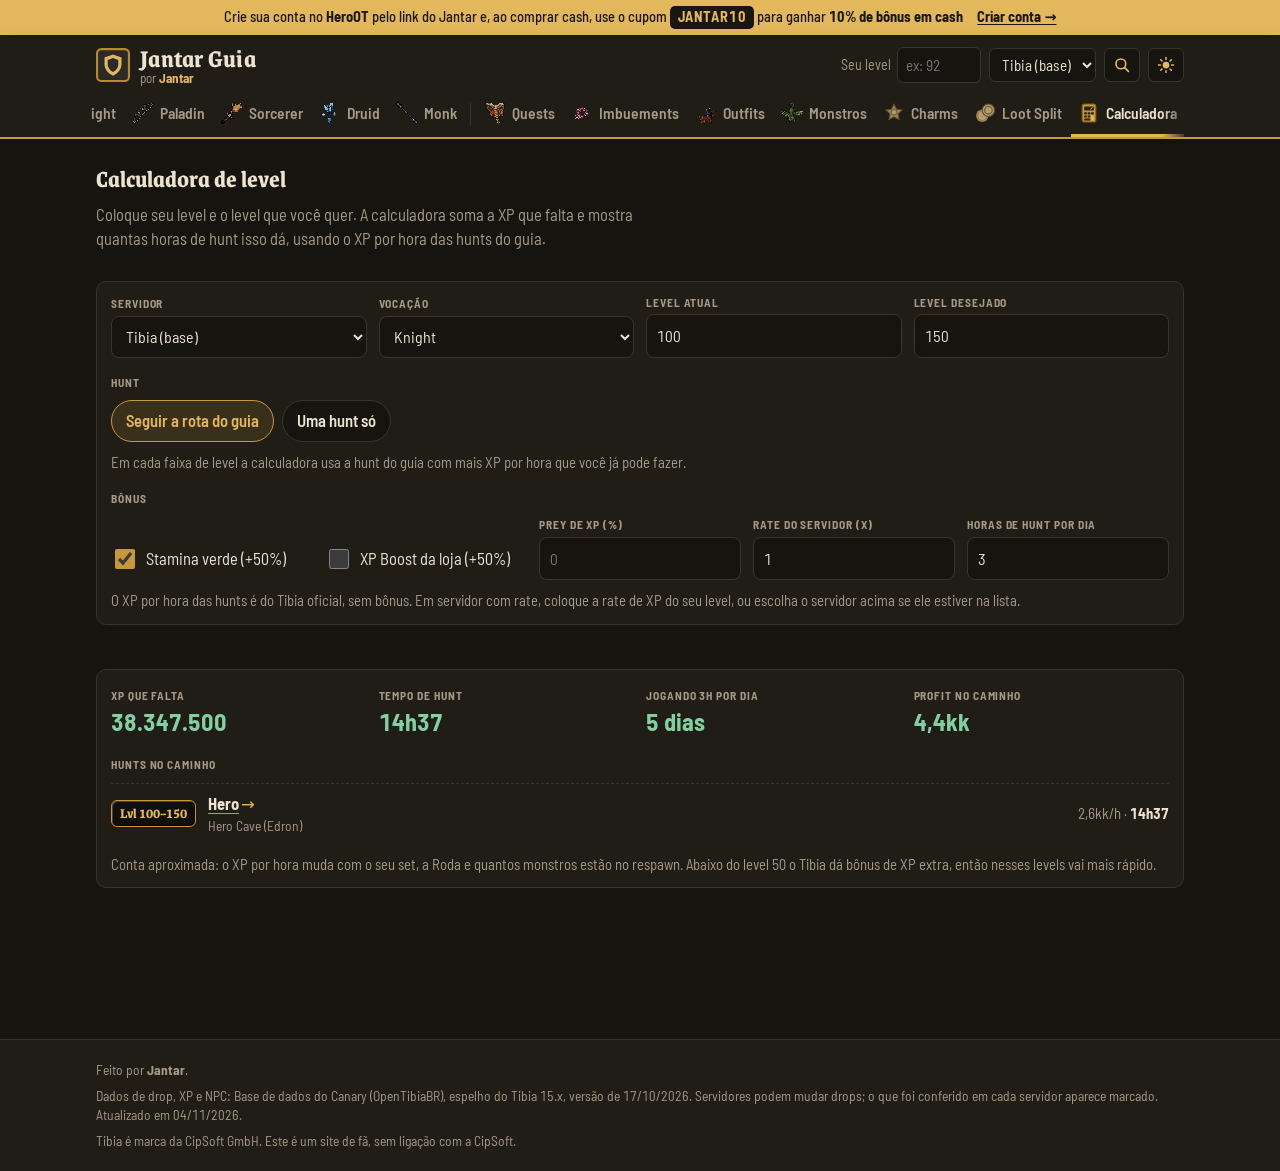
==== commit 36ca2648: "Loot Split: guia, FAQ, lucro por hora, resumo, link e histórico - Passo a passo e perguntas frequent" ====
--- a/calculadora/index.html
+++ b/calculadora/index.html
@@ -27,7 +27,7 @@
 <script type="application/ld+json">{"@context":"https://schema.org","@type":"BreadcrumbList","itemListElement":[{"@type":"ListItem","position":1,"name":"Início","item":"https://jantarguia.com.br/"},{"@type":"ListItem","position":2,"name":"Calculadora de level do Tibia","item":"https://jantarguia.com.br/calculadora/"}]}</script>
 <link rel="preload" href="/fonts/grenze.woff2" as="font" type="font/woff2" crossorigin>
 <link rel="preload" href="/fonts/barlow-semi-condensed-400.woff2" as="font" type="font/woff2" crossorigin>
-<style id="css">@font-face{font-family:'Grenze';font-style:normal;font-weight:500 700;font-display:swap;src:url(/fonts/grenze.woff2) format('woff2');unicode-range:U+0000-00FF, U+0131, U+0152-0153, U+02BB-02BC, U+02C6, U+02DA, U+02DC, U+0304, U+0308, U+0329, U+2000-206F, U+20AC, U+2122, U+2191, U+2193, U+2212, U+2215, U+FEFF, U+FFFD} @font-face{font-family:'Barlow Semi Condensed';font-style:normal;font-weight:400;font-display:swap;src:url(/fonts/barlow-semi-condensed-400.woff2) format('woff2');unicode-range:U+0000-00FF, U+0131, U+0152-0153, U+02BB-02BC, U+02C6, U+02DA, U+02DC, U+0304, U+0308, U+0329, U+2000-206F, U+20AC, U+2122, U+2191, U+2193, U+2212, U+2215, U+FEFF, U+FFFD} @font-face{font-family:'Barlow Semi Condensed';font-style:normal;font-weight:500;font-display:swap;src:url(/fonts/barlow-semi-condensed-500.woff2) format('woff2');unicode-range:U+0000-00FF, U+0131, U+0152-0153, U+02BB-02BC, U+02C6, U+02DA, U+02DC, U+0304, U+0308, U+0329, U+2000-206F, U+20AC, U+2122, U+2191, U+2193, U+2212, U+2215, U+FEFF, U+FFFD} @font-face{font-family:'Barlow Semi Condensed';font-style:normal;font-weight:600;font-display:swap;src:url(/fonts/barlow-semi-condensed-600.woff2) format('woff2');unicode-range:U+0000-00FF, U+0131, U+0152-0153, U+02BB-02BC, U+02C6, U+02DA, U+02DC, U+0304, U+0308, U+0329, U+2000-206F, U+20AC, U+2122, U+2191, U+2193, U+2212, U+2215, U+FEFF, U+FFFD} @font-face{font-family:'Barlow Semi Condensed';font-style:normal;font-weight:700;font-display:swap;src:url(/fonts/barlow-semi-condensed-700.woff2) format('woff2');unicode-range:U+0000-00FF, U+0131, U+0152-0153, U+02BB-02BC, U+02C6, U+02DA, U+02DC, U+0304, U+0308, U+0329, U+2000-206F, U+20AC, U+2122, U+2191, U+2193, U+2212, U+2215, U+FEFF, U+FFFD} :root{ --bg:#16140f; --panel:#201d17; --panel-2:#2a261e; --ink:#ece4d2; --muted:#a59a85; --line:#3a3428; --gold:#e3b75c; --gold-2:#c7973a; --gold-soft:#3a2f1a; --slot:#100f0c; --slot-hi:#4a463d; --slot-lo:#060504; --srv:#c7a6f2; --srv-soft:#2c2338; --here:#82cfa2; --here-soft:#1c3226; --common:#7ccb8f; --uncommon:#86b2f2; --rare:#f2b45c; --display:"Grenze",Georgia,serif; --body:"Barlow Semi Condensed","Arial Narrow",system-ui,sans-serif; --mono:"Barlow Semi Condensed","Arial Narrow",system-ui,sans-serif; color-scheme:dark; } :root[data-theme="light"]{ --bg:#f3f0e8; --panel:#fffdf8; --panel-2:#ebe5d8; --ink:#231d14; --muted:#6a6152; --line:#d9d0bd; --gold:#8f6410; --gold-2:#b98a2a; --gold-soft:#f3e6c6; --slot:#2b2a27; --slot-hi:#57544d; --slot-lo:#141311; --srv:#6b3fa0; --srv-soft:#efe7f8; --here:#2f6b4f; --here-soft:#dcecdf; --common:#3f7d4f; --uncommon:#3567a8; --rare:#b06a10; color-scheme:light; } *{box-sizing:border-box} [hidden]{display:none!important} html{-webkit-text-size-adjust:100%} body{background:var(--bg);color:var(--ink);font-family:var(--body);font-size:16.5px;line-height:1.45;margin:0;font-variant-numeric:tabular-nums} a{color:var(--gold)} .wrap{max-width:1120px;margin:0 auto;padding-left:max(16px,env(safe-area-inset-left,0px));padding-right:max(16px,env(safe-area-inset-right,0px))} .bar{position:sticky;top:0;z-index:5;background:var(--panel);border-bottom:2px solid var(--gold-2);padding-top:env(safe-area-inset-top,0px);box-shadow:0 2px 12px rgb(0 0 0 / .08)} .bar .wrap{padding-block:12px 10px;display:flex;flex-direction:column;gap:10px} .top{display:flex;align-items:center;justify-content:space-between;gap:12px;flex-wrap:wrap} .brand{display:flex;align-items:center;gap:10px;text-decoration:none;color:var(--ink)} .brand-mark{width:34px;height:34px;flex:none} .brand-txt{display:flex;flex-direction:column;line-height:1.05} .brand-name{font-family:var(--display);font-weight:700;font-size:1.6rem;letter-spacing:.01em} .by{font-size:.82rem;color:var(--muted)}.by b{color:var(--gold)} .ctrls{display:flex;gap:10px;flex-wrap:wrap;align-items:center} .theme{font:inherit;font-size:.85rem;border:1px solid var(--line);background:var(--bg);color:var(--ink);border-radius:6px;padding:6px 10px;cursor:pointer} .theme:hover{border-color:var(--gold-2)} .filter-note{display:flex;gap:10px;flex-wrap:wrap;align-items:center;font-size:.9rem;color:var(--muted);background:var(--panel);border:1px dashed var(--gold-2);border-radius:8px;padding:8px 12px} .filter-note button{font:inherit;font-size:.9rem;background:none;border:0;color:var(--gold);text-decoration:underline;cursor:pointer;padding:0} .field{display:flex;align-items:center;gap:6px;font-size:.88rem;color:var(--muted)} .field input,.field select{font:inherit;font-size:.95rem;padding:6px 8px;border:1px solid var(--line);border-radius:6px;background:var(--bg);color:var(--ink)} .field input{width:5.5em;font-family:var(--mono)} .tabs,.chips{display:flex;gap:6px;overflow-x:auto;scrollbar-width:none;padding-bottom:2px} .tabs::-webkit-scrollbar,.chips::-webkit-scrollbar{display:none} .tab,.chip{flex:none;border:1px solid var(--line);background:var(--bg);color:var(--ink);border-radius:999px;padding:6px 14px;font:inherit;font-weight:500;cursor:pointer;text-decoration:none;display:inline-flex;align-items:center;gap:6px} .tab:hover,.chip:hover{border-color:var(--gold-2)} .tab[aria-current="page"]{background:var(--ink);color:var(--bg);border-color:var(--ink)} .tab.srv{border-color:var(--srv);color:var(--srv)} .tab.srv[aria-current="page"]{background:var(--srv);color:var(--panel)} .chip{padding:4px 12px;font-size:.9rem} .chip[aria-pressed="true"]{background:var(--gold-soft);border-color:var(--gold)} :is(.tab,.chip,.theme,input,select,a,button):focus-visible{outline:2px solid var(--gold);outline-offset:2px} main .wrap{padding-block:22px 44px;display:flex;flex-direction:column;gap:30px} h1,h2{font-family:var(--display);margin:0;text-wrap:balance} .page-h{display:flex;flex-direction:column;gap:6px} .page-h h1{font-size:1.55rem} .intro{color:var(--muted);margin:0;max-width:68ch} .loading{color:var(--muted)} .legend{display:flex;gap:16px;flex-wrap:wrap;font-size:.85rem;color:var(--muted);align-items:center} .notice{background:var(--srv-soft);border:1px solid var(--srv);border-radius:10px;padding:12px 14px;display:flex;flex-direction:column;gap:4px;max-width:80ch} .notice b,.notice a{color:var(--srv)} .tier{display:flex;flex-direction:column;gap:14px} .tier-h{display:flex;align-items:center;gap:12px;flex-wrap:wrap} .lvl-badge{font-family:var(--display);font-weight:700;font-size:1.05rem;background:var(--slot);color:var(--gold);border:1px solid var(--gold-2);border-radius:6px;padding:3px 12px;box-shadow:inset 1px 1px 0 var(--slot-hi),inset -1px -1px 0 var(--slot-lo);font-variant-numeric:tabular-nums} .tier-h h2{font-size:1.15rem;color:var(--muted);font-weight:500} .rule{flex:1;height:1px;background:var(--line);min-width:20px} .here{font-size:.75rem;font-weight:700;color:var(--here);background:var(--here-soft);border-radius:999px;padding:3px 10px;letter-spacing:.05em;text-transform:uppercase} .grid{display:grid;grid-template-columns:repeat(auto-fill,minmax(300px,1fr));gap:14px} .card{background:var(--panel);border:1px solid var(--line);border-radius:10px;padding:14px;display:flex;flex-direction:column;gap:10px;min-width:0} .card:hover{border-color:var(--gold-2)} .head{display:flex;gap:12px;align-items:center;min-width:0} .head-txt{display:flex;flex-direction:column;gap:2px;min-width:0} .slot{flex:none;width:56px;height:56px;display:grid;place-items:center;background:var(--slot);border-radius:4px;box-shadow:inset 2px 2px 0 var(--slot-lo),inset -2px -2px 0 var(--slot-hi),0 0 0 1px var(--slot-lo)} .slot img{width:32px;height:32px;image-rendering:pixelated;transform:scale(1.5)} .slot.big{width:84px;height:84px} .slot.big img{width:auto;height:auto;max-width:64px;max-height:64px;transform:none} .meta{font-size:.75rem;color:var(--muted);text-transform:uppercase;letter-spacing:.07em} .name{font-family:var(--display);font-weight:700;font-size:1.15rem;color:var(--ink);text-decoration:none;line-height:1.15} a.name:hover{color:var(--gold)} .stats-line{display:flex;gap:8px;flex-wrap:wrap;align-items:center} .req{font-family:var(--mono);font-size:.75rem;color:var(--gold);border:1px solid var(--gold-2);border-radius:4px;padding:0 6px} .req.none{color:var(--muted);border-color:var(--line)} .attr{font-family:var(--mono);font-size:.75rem;color:var(--muted)} .how{display:flex;flex-direction:column;gap:8px;border-top:1px dashed var(--line);padding-top:10px} .how-t{font-size:.72rem;text-transform:uppercase;letter-spacing:.08em;color:var(--muted);font-weight:700} .src{display:grid;grid-template-columns:auto 1fr auto;gap:2px 10px;align-items:center;font-size:.92rem} .mon-ico{width:32px;height:32px;object-fit:contain;image-rendering:pixelated;grid-row:span 2} .src .m{font-weight:700;min-width:0} .src .c{font-family:var(--mono);font-size:.82rem;display:flex;align-items:center;gap:5px;justify-self:end} .src .w{grid-column:2/-1;color:var(--muted);font-size:.84rem} .boss-tag{display:inline-block;font-size:.68rem;font-weight:700;letter-spacing:.06em;text-transform:uppercase;color:#fff;background:#9b3b2f;border-radius:4px;padding:1px 6px;margin-right:2px;vertical-align:1px} .dot{width:9px;height:9px;border-radius:50%;display:inline-block;flex:none} .common{background:var(--common)}.uncommon{background:var(--uncommon)}.rare{background:var(--rare)} .line{font-size:.9rem}.line b{font-weight:700} .tip{font-size:.9rem;color:var(--muted);margin:0;padding-left:10px;border-left:2px solid var(--gold-2)} .srvnote{font-size:.9rem;background:var(--srv-soft);border-left:3px solid var(--srv);padding:6px 8px;border-radius:4px} .links{display:flex;gap:14px;font-size:.9rem;flex-wrap:wrap} .sys{display:grid;grid-template-columns:repeat(auto-fill,minmax(260px,1fr));gap:12px} .foot{border-top:1px solid var(--line);color:var(--muted);font-size:.85rem;background:var(--panel)} .foot .wrap{padding-block:20px calc(20px + env(safe-area-inset-bottom,0px));display:flex;flex-direction:column;gap:6px} @media (max-width:520px){.grid{grid-template-columns:1fr}} @media (prefers-reduced-motion:no-preference){.tier{transition:opacity .2s}.card{transition:border-color .15s}} .home-hero{display:flex;flex-wrap:wrap;align-items:flex-end;justify-content:space-between;gap:20px;padding-block:8px 6px;border-bottom:1px solid var(--line);padding-bottom:24px} .home-hero-txt{display:flex;flex-direction:column;gap:10px;min-width:0} .home-hero h1{font-family:var(--display);font-weight:700;font-size:clamp(2rem,5vw,3rem);line-height:1.02;margin:0;max-width:18ch;text-wrap:balance} .home-hero p{margin:0;color:var(--muted);max-width:56ch;font-size:1.05rem} .stats{display:flex;gap:26px;flex-wrap:wrap} .stat{display:flex;flex-direction:column} .stat b{font-family:var(--display);font-size:2rem;color:var(--gold);line-height:1} .stat span{font-size:.8rem;color:var(--muted);text-transform:uppercase;letter-spacing:.07em} .home-block{display:flex;flex-direction:column;gap:14px} .block-h{font-size:1.5rem} .paths{display:grid;grid-template-columns:repeat(auto-fit,minmax(280px,1fr));gap:14px} .path{all:unset;box-sizing:border-box;cursor:pointer;display:flex;flex-direction:column;gap:8px;padding:20px;border-radius:12px;background:var(--panel);border:1px solid var(--line);border-top:4px solid var(--gold-2);color:var(--ink);text-decoration:none;min-width:0} .path:hover{border-color:var(--gold-2)} .path:focus-visible{outline:2px solid var(--gold);outline-offset:2px} .srv-path{border-top-color:var(--srv)} .srv-path:hover{border-color:var(--srv)} .path-kicker{font-size:.75rem;text-transform:uppercase;letter-spacing:.09em;color:var(--muted);font-weight:700} .path-title{font-family:var(--display);font-weight:700;font-size:1.9rem;line-height:1} .path-txt{color:var(--muted);max-width:52ch} .path-tags{display:flex;gap:6px;flex-wrap:wrap} .pill{font-size:.82rem;border:1px solid var(--line);border-radius:999px;padding:2px 10px;color:var(--ink)} .pill.srv{border-color:var(--srv);color:var(--srv);font-weight:600} .path-go{margin-top:auto;padding-top:6px;font-weight:700;color:var(--gold)} .srv-path .path-go{color:var(--srv)} .vocs{display:grid;grid-template-columns:repeat(auto-fill,minmax(300px,1fr));gap:12px} .voc{display:flex;gap:14px;align-items:center;padding:14px;border-radius:10px;background:var(--panel);border:1px solid var(--line);text-decoration:none;color:var(--ink);min-width:0} .voc:hover{border-color:var(--gold-2)} .voc .slot.big img{width:32px;height:32px;max-width:none;max-height:none;transform:scale(2);image-rendering:pixelated} .voc-txt{display:flex;flex-direction:column;gap:4px;min-width:0} .voc-desc{font-size:.92rem;color:var(--muted)} @media (max-width:520px){.home-hero h1{font-size:2rem}.stats{gap:18px}.vocs,.paths{grid-template-columns:1fr}} .quest{gap:10px} .q-head{display:flex;justify-content:space-between;align-items:baseline;gap:10px} .q-txt{margin:0;color:var(--ink)} .q-warn{font-size:.88rem;font-weight:700;color:var(--rare);border-left:3px solid var(--rare);padding-left:8px} .q-items{display:flex;flex-wrap:wrap;gap:6px} .q-item{display:inline-flex;align-items:center;gap:4px;font-size:.88rem;background:var(--bg);border:1px solid var(--line);border-radius:6px;padding:2px 8px 2px 4px} .q-ico{width:24px;height:24px;image-rendering:pixelated} .foot-note{font-size:.85rem;color:var(--muted);margin:0} .grid:has(> .quest){align-items:start} .quest.has-outfit{border-color:var(--gold-2);box-shadow:0 0 0 1px var(--gold-2),0 6px 24px -12px var(--gold-2);background:linear-gradient(180deg,var(--gold-soft),var(--panel) 90px)} .outfit-badge{display:flex;align-items:center;gap:10px;padding:8px 10px;border-radius:8px;background:var(--slot);border:1px solid var(--gold-2);color:#e3b75c} .outfit-badge small{display:block;font-size:.7rem;text-transform:uppercase;letter-spacing:.08em;color:#a59a85} .outfit-badge b{font-family:var(--display);font-size:1.25rem;line-height:1.05} .outfit-ico{font-size:1.4rem;line-height:1} .chip-outfit[aria-pressed="true"]{background:var(--slot);color:#e3b75c;border-color:var(--gold-2)} .q-det{border-top:1px dashed var(--line);padding-top:8px} .q-det summary{cursor:pointer;font-weight:700;color:var(--gold);list-style:none;display:flex;align-items:center;gap:6px} .q-det summary::-webkit-details-marker{display:none} .q-det summary::before{content:"▸";transition:transform .15s} .q-det[open] summary::before{transform:rotate(90deg)} .q-det dl{display:grid;grid-template-columns:repeat(3,minmax(0,1fr));gap:8px 12px;margin:10px 0 0} .q-det dl>div{min-width:0} .q-det .wide{grid-column:1/-1} .q-det dt{font-size:.72rem;text-transform:uppercase;letter-spacing:.08em;color:var(--muted);font-weight:700} .q-det dd{margin:2px 0 0;font-size:.95rem} .look-switch .chip{font-size:1rem;padding:6px 16px} .look-bar{display:flex;flex-wrap:wrap;gap:10px;align-items:center;justify-content:space-between} .look-bar .chips{flex-wrap:wrap} .look-search input{width:14em;font-family:var(--body)} .look-grid{align-items:start} .look-slot img{width:64px!important;height:64px!important;max-width:none!important;max-height:none!important;transform:none!important;object-fit:contain;image-rendering:pixelated} .look .q-txt{font-size:.95rem} .badge-pic{flex:none;width:64px;height:64px;display:grid;place-items:center;border-radius:6px;background:#0b0a08;box-shadow:inset 1px 1px 0 #000,inset -1px -1px 0 #3a362e} .badge-pic img{width:64px;height:64px;object-fit:contain;image-rendering:pixelated} .mount-badge em{display:block;font-style:normal;font-size:.82rem;color:#c9bfa9;margin-top:2px;line-height:1.3} .mode-switch{margin-top:-14px} .muted{color:var(--muted);margin:0;font-size:.92rem} .resumo{background:var(--panel);border:1px solid var(--gold-2);border-radius:12px;padding:18px;display:flex;flex-direction:column;gap:16px} .resumo-h{display:flex;flex-direction:column;gap:2px} .resumo-h h2{font-size:1.5rem} .resumo-grid{display:grid;grid-template-columns:repeat(auto-fit,minmax(230px,1fr));gap:12px} .rbox{background:var(--bg);border:1px solid var(--line);border-radius:8px;padding:12px;display:flex;flex-direction:column;gap:6px} .rbox p,.rbox ul{margin:0;font-size:.95rem} .rbox ul{padding-left:18px;display:flex;flex-direction:column;gap:3px} .linha-wrap{display:flex;flex-direction:column;gap:8px} .linha{list-style:none;margin:0;padding:0;display:grid;grid-template-columns:repeat(auto-fill,minmax(150px,1fr));gap:8px;counter-reset:l} .linha a{display:flex;flex-direction:column;gap:2px;height:100%;text-decoration:none;color:var(--ink);background:var(--bg);border:1px solid var(--line);border-left:3px solid var(--gold-2);border-radius:6px;padding:8px 10px;font-size:.88rem;line-height:1.25} .linha a:hover{border-color:var(--gold)} .linha b{font-family:var(--display);color:var(--gold);font-size:1.1rem} .linha b::before{content:"lvl ";font-family:var(--body);font-size:.75rem;color:var(--muted);font-weight:500} .steps{display:flex;flex-direction:column;gap:34px} .step{display:flex;flex-direction:column;gap:12px;scroll-margin-top:190px} .step-h{display:flex;align-items:center;gap:10px;flex-wrap:wrap} .step-n{width:30px;height:30px;border-radius:50%;display:grid;place-items:center;font-family:var(--display);font-weight:700;background:var(--gold);color:var(--bg);flex:none} .step-obj{margin:0;font-size:1.08rem;font-weight:600;max-width:75ch} .step.is-here .step-n{background:var(--here)} .step-grid{display:grid;grid-template-columns:repeat(auto-fit,minmax(320px,1fr));gap:12px} .sbox{background:var(--panel);border:1px solid var(--line);border-radius:10px;padding:12px 14px;display:flex;flex-direction:column;gap:8px;min-width:0} .how-t.t2{margin-top:6px} .hrow,.irow summary{display:flex;gap:10px;align-items:flex-start} .hrow + .hrow,.irow + .irow{border-top:1px dashed var(--line);padding-top:8px} .hrow-txt,.irow-txt{display:flex;flex-direction:column;gap:1px;min-width:0;flex:1} .hrow-txt b,.irow-txt b{font-size:1.02rem} .hrow-onde{font-size:.92rem} .hrow-nota,.irow-w{font-size:.86rem;color:var(--muted)} .hrow .slot,.irow .slot{width:44px;height:44px} .hrow .slot img,.irow .slot img{transform:none;max-width:40px;max-height:40px;width:auto;height:auto} .irow summary{cursor:pointer;list-style:none} .irow summary::-webkit-details-marker{display:none} .irow-more{flex:none;width:24px;height:24px;border:1px solid var(--line);border-radius:6px;display:grid;place-items:center;color:var(--muted);font-weight:700;align-self:center} .irow[open] .irow-more{transform:rotate(45deg);color:var(--gold);border-color:var(--gold-2)} .irow-body{margin-top:8px} .irow-body .card{background:var(--bg)} .srow{display:grid;grid-template-columns:2.2em 1fr auto;gap:0 10px;align-items:baseline;padding:5px 0;font-size:.93rem} .srow + .srow{border-top:1px dashed var(--line)} .srow .s-lv{font-family:var(--display);color:var(--muted);text-align:right} .srow .s-n{display:flex;flex-wrap:wrap;gap:0 8px;align-items:baseline;min-width:0} .srow code{font-family:var(--mono);font-size:.85rem;color:var(--muted);font-style:italic} .srow .s-p{font-size:.85rem;white-space:nowrap} .srow .s-npc{grid-column:2/-1;font-size:.8rem;color:var(--muted)} .srow.ess .s-lv{color:var(--gold)} .srow.ess .s-n b{color:var(--gold)} .more summary{cursor:pointer;color:var(--gold);font-size:.9rem;padding:6px 0} .q-links{display:flex;flex-wrap:wrap;gap:6px} .q-links .pill{text-decoration:none} .q-links .pill small{color:var(--muted)} .pill-gold{border-color:var(--gold-2);color:var(--gold)} .step-treino{margin:0;font-size:.95rem} @media (max-width:520px){.step-grid{grid-template-columns:1fr}.resumo{padding:14px}.step{scroll-margin-top:230px}} .step-obj .obj-w{display:block;font-weight:500} .step-obj .obj-w + .obj-w{margin-top:3px} .step-obj .obj-w b{color:var(--gold)} .linha-w{font-family:var(--display);font-weight:700;color:var(--gold);margin-top:4px} .hrow-yt{display:inline-flex;align-items:center;gap:5px;align-self:flex-start;margin-top:4px;font-size:.84rem;font-weight:600;text-decoration:none;color:var(--ink);border:1px solid var(--line);border-radius:999px;padding:2px 10px 2px 7px} .hrow-yt svg{width:14px;height:14px;color:#e5483b} .hrow-yt:hover{border-color:var(--gold-2);color:var(--gold)} .yt-mini{color:var(--gold);font-weight:600;text-decoration:none;white-space:nowrap} .yt-mini::before{content:"▶ ";color:#e5483b;font-size:.8em} .yt-mini:hover{text-decoration:underline} .quest .hrow-yt{margin-top:0} .slot.place svg{width:22px;height:22px;color:var(--gold)} .imbu-rec{display:grid;grid-template-columns:repeat(auto-fill,minmax(240px,1fr));gap:10px} .imbu-what{color:var(--gold);font-size:1.02rem} .imbu-info{display:grid;grid-template-columns:minmax(220px,1fr) 2fr;gap:12px} .imbu-info ul{margin:0;padding-left:18px;display:flex;flex-direction:column;gap:4px;font-size:.93rem} .imbu-lv{display:flex;flex-direction:column;gap:8px;border-top:1px dashed var(--line);padding-top:10px} .imbu-lv > div{display:flex;flex-direction:column;gap:1px} .imbu-items{font-size:.84rem;color:var(--muted)} @media (max-width:640px){.imbu-info{grid-template-columns:1fr}} .bar .wrap{padding-block:10px 0;gap:8px} .sr{position:absolute;width:1px;height:1px;overflow:hidden;clip:rect(0 0 0 0)} .ctrls{gap:8px;flex-wrap:nowrap} .field.lvl span{white-space:nowrap} .field select{max-width:9.5em} .theme{width:36px;height:34px;padding:0;display:grid;place-items:center;flex:none} .theme svg{width:18px;height:18px;color:var(--gold)} .tabs{gap:2px;align-items:stretch;margin-inline:-6px;padding-inline:6px;padding-bottom:0} .tabs.over{-webkit-mask-image:linear-gradient(90deg,#000 calc(100% - 28px),transparent);mask-image:linear-gradient(90deg,#000 calc(100% - 28px),transparent)} .tab-group{display:flex;gap:2px;flex:none} .tab{border:0;border-radius:0;background:none;color:var(--muted);padding:8px 7px 10px;border-bottom:3px solid transparent;font-weight:600;gap:6px;font-size:.97rem;transition:color .15s,border-color .15s} .tab:hover{color:var(--ink);border-bottom-color:var(--line)} .tab[aria-current="page"]{background:none;color:var(--ink);border-bottom-color:var(--gold)} .tab-ico{width:22px;height:22px;object-fit:contain;image-rendering:pixelated;flex:none} .tab:not([aria-current="page"]) .tab-ico{filter:saturate(.6) brightness(.85)} .tab-svg{width:18px;height:18px;flex:none} .tab-sep{flex:none;width:1px;background:var(--line);margin:9px 4px 12px} .tab.srv{color:var(--srv);border-bottom-color:transparent} .tab.srv[aria-current="page"]{background:none;color:var(--srv);border-bottom-color:var(--srv)} .bar .chips{padding-block:2px 10px} .bar .chips[hidden]+*{display:none} @media (max-width:640px){ .top{flex-wrap:wrap;row-gap:8px} .ctrls{width:100%} .field.lvl{flex:1} .field.lvl input{width:100%;min-width:4em} .field select{max-width:none} .tab{padding:8px 8px 10px} } .imbu-items{display:flex;flex-wrap:wrap;gap:5px;margin-top:4px} .imbu-it{font-size:.85rem;color:var(--ink);background:var(--gold-soft);border:1px solid var(--gold-2);border-radius:6px;padding:2px 8px;line-height:1.35} .imbu-it b{color:var(--gold);font-family:var(--display);margin-right:2px} .imbu-it.novo::after{content:"novo";margin-left:6px;font-size:.68rem;font-weight:700;text-transform:uppercase;letter-spacing:.05em;color:var(--bg);background:var(--gold);border-radius:4px;padding:0 4px;vertical-align:1px} .imbu-lv > div:first-child .imbu-it.novo::after{display:none} .rec-cost{display:flex;flex-direction:column;gap:8px;border-top:1px dashed var(--line);padding-top:8px;margin-top:2px} .rec-line{display:flex;flex-direction:column;gap:2px} .rec-line > a{font-size:.82rem;font-weight:700;color:var(--gold);text-decoration:none;text-transform:uppercase;letter-spacing:.05em} .rec-line > a:hover{text-decoration:underline} .rec-note{font-size:.84rem;color:var(--muted)} .imbu-it.gt{background:var(--slot);border-style:dashed;color:var(--muted)} .card.imbu,.tier{scroll-margin-top:130px} .rec-cost{flex-direction:row;flex-wrap:wrap;gap:6px} .rec-chip{display:inline-flex;align-items:center;gap:6px;text-decoration:none;color:var(--ink);background:var(--bg);border:1px solid var(--gold-2);border-radius:6px;padding:3px 8px;font-size:.86rem} .rec-chip:hover{background:var(--gold-soft)} .rec-chip b{color:var(--gold)} .gt-n{font-weight:600} .rec-see{color:var(--muted)} .topcupom{background:var(--gold);color:#1a1712;font-size:.9rem;font-weight:500} .topcupom .wrap{display:flex;align-items:center;justify-content:center;gap:6px 14px;flex-wrap:wrap;padding-block:6px} .topcupom a{color:#1a1712;font-weight:700;text-decoration:underline;text-underline-offset:2px} .tb-code{font:inherit;font-weight:800;letter-spacing:.06em;background:#1a1712;color:var(--gold);border:0;border-radius:5px;padding:1px 8px;cursor:pointer} .tb-code.copied{background:#2e6b3a;color:#fff} .promo{display:flex;align-items:center;justify-content:space-between;gap:16px 24px;flex-wrap:wrap;background:linear-gradient(120deg,var(--panel),var(--gold-soft));border:2px solid var(--gold);border-radius:12px;padding:18px 20px} .promo h2{margin:2px 0 4px;font-size:1.35rem} .promo p{margin:0;color:var(--muted)} .promo.big h2{font-size:1.6rem} .promo-act{display:flex;gap:10px;flex-wrap:wrap;align-items:stretch} .promo-code{display:flex;flex-direction:column;align-items:center;justify-content:center;gap:0;font:inherit;cursor:pointer;background:var(--bg);color:var(--ink);border:2px dashed var(--gold);border-radius:10px;padding:6px 18px;min-width:150px} .promo-code span{font-size:.75rem;text-transform:uppercase;letter-spacing:.08em;color:var(--muted)} .promo-code b{font-family:var(--display);font-size:1.7rem;color:var(--gold);letter-spacing:.06em;line-height:1.1} .promo-code .copy-lbl{color:var(--gold)} .promo-code.copied{border-style:solid;border-color:#3f9c55} .promo-code.copied .copy-lbl{color:#3f9c55} .promo-btn{display:flex;align-items:center;justify-content:center;background:var(--gold);color:#1a1712;font-weight:700;font-size:1.05rem;text-decoration:none;border-radius:10px;padding:10px 20px} .promo-btn:hover{filter:brightness(1.08)} @media (max-width:640px){.promo-act,.promo-code,.promo-btn{width:100%}.promo.big h2{font-size:1.3rem}} .promo-bonus{color:var(--gold)} .promo-steps{margin:4px 0 0;padding-left:20px;color:var(--ink);display:flex;flex-direction:column;gap:3px} .promo-btn.discord{background:#5865f2;color:#fff;gap:8px} .promo-btn.discord svg{width:20px;height:20px} .set-bar{display:flex;flex-direction:column;gap:8px;margin:0 0 12px} .set-row{display:grid;grid-template-columns:repeat(auto-fill,minmax(96px,1fr));gap:8px} .set-slot{display:flex;flex-direction:column;align-items:center;gap:5px;text-align:center;background:var(--panel);border:1px solid var(--line);border-radius:8px;padding:8px 6px;min-width:0} .set-slot b{font-size:.82rem;font-weight:600;line-height:1.15;overflow-wrap:anywhere} .set-slot.novo{border-color:var(--gold-2);background:var(--gold-soft)} .set-slot.vazio{opacity:.55} .set-slot.vazio b{font-weight:500;color:var(--muted)} .loading { display: none; } .prerender { padding: 24px 0; line-height: 1.5; } .prerender h1, .prerender h2, .prerender h3 { margin: 1em 0 .4em; } .prerender ul { padding-left: 20px; } .loot-box{margin-top:16px} #lootxt{width:100%;box-sizing:border-box;resize:vertical;background:var(--panel-2);color:var(--ink);border:1px solid var(--line);border-radius:8px;padding:10px;font:inherit} .loot-acts{display:flex;gap:8px;flex-wrap:wrap} .loot-btn{background:var(--gold-soft);color:var(--gold);border:1px solid var(--gold-2);border-radius:8px;padding:8px 12px;min-height:38px;font:inherit;font-weight:600;cursor:pointer} .loot-btn.copied{background:var(--here-soft);color:var(--here);border-color:var(--here)} .loot-scroll{overflow-x:auto} .loot-t{width:100%;border-collapse:collapse;min-width:560px} .loot-t th{text-align:right;color:var(--muted);font-weight:600;padding:6px 8px;border-bottom:1px solid var(--line)} .loot-t td{text-align:right;padding:6px 8px;border-bottom:1px solid var(--line)} .loot-t th:first-child,.loot-t td:first-child{text-align:left} .loot-t small{color:var(--gold)} .loot-t tr.off td{opacity:.45} .loot-t input[type=number]{width:100px;box-sizing:border-box;background:var(--panel-2);color:var(--ink);border:1px solid var(--line);border-radius:6px;padding:6px;font:inherit;text-align:right} .loot-t input[type=checkbox]{width:20px;height:20px;accent-color:var(--gold)} .loot-sum{display:grid;grid-template-columns:repeat(auto-fit,minmax(180px,1fr));gap:12px} .loot-sum b{display:block;font-size:1.5rem;color:var(--here)} .loot-sum b.neg{color:var(--rare)} .loot-tr{display:flex;justify-content:space-between;align-items:center;gap:10px;flex-wrap:wrap;padding:8px 0;border-top:1px solid var(--line)} .hmode{display:inline-block;margin-left:6px;padding:0 6px;border-radius:999px;font-size:.72rem;font-weight:700;text-transform:none;letter-spacing:0;border:1px solid currentColor;vertical-align:1px} .hmode-solo{color:#4aa865} .hmode-pt{color:#d0843a} .hmode-ambos{color:var(--gold-2)} .hrow-xp{display:flex;flex-wrap:wrap;gap:2px 12px;font-size:.86rem;margin:2px 0} .hrow-xp .pos b{color:#4aa865} .hrow-xp .neg b{color:#d0564c} .hunt-src{font-size:.78rem;color:var(--muted);margin:10px 0 0;line-height:1.4} .calc-box{display:flex;flex-direction:column;gap:10px;margin-bottom:14px} .calc-box .t2{margin-top:6px} .calc-grid{display:grid;grid-template-columns:repeat(auto-fit,minmax(160px,1fr));gap:10px 12px;align-items:end} .calc-grid label{display:flex;flex-direction:column;gap:4px;min-width:0} .calc-grid label.wide{grid-column:1/-1} .calc-grid input:not([type=checkbox]),.calc-grid select{font:inherit;font-size:1rem;padding:9px 10px;min-height:42px;border:1px solid var(--line);border-radius:8px;background:var(--bg);color:var(--ink);width:100%;min-width:0;box-sizing:border-box} .calc-grid label.chk{flex-direction:row;align-items:center;gap:8px;min-height:42px;cursor:pointer} .calc-grid label.chk input{width:20px;height:20px;accent-color:var(--gold-2);flex:none} .seg{display:flex;flex-wrap:wrap;gap:8px} .seg-b{font:inherit;font-weight:600;border:1px solid var(--line);background:var(--bg);color:var(--ink);border-radius:999px;padding:8px 14px;min-height:40px;cursor:pointer} .seg-b[aria-pressed=true]{background:var(--gold-soft);color:var(--gold);border-color:var(--gold-2)} .calc-sum b{font-variant-numeric:tabular-nums} .calc-seg{display:flex;flex-wrap:wrap;align-items:center;gap:6px 12px;padding:8px 0;border-top:1px dashed var(--line)} .calc-seg .lvl-badge{font-size:.9rem;padding:2px 8px} .calc-seg-n{display:flex;flex-direction:column;flex:1 1 180px;min-width:0} .calc-seg-n small{color:var(--muted);font-size:.85rem} .calc-seg-v{font-size:.92rem;color:var(--muted);white-space:nowrap} .calc-seg-v b{color:var(--ink)} .calc-warn{flex-basis:100%;font-size:.82rem;color:var(--srv);background:var(--srv-soft);border-radius:6px;padding:6px 8px} .calc-rate{font-size:.88rem;margin:4px 0 0;line-height:1.5} .srv-info{display:grid;grid-template-columns:repeat(auto-fit,minmax(150px,1fr));gap:10px;margin:14px 0} .srv-info .stat{background:var(--panel);border:1px solid var(--line);border-radius:10px;padding:10px 12px;display:flex;flex-direction:column;gap:2px} .srv-info .stat span{font-size:.8rem;color:var(--muted)} .srv-info .stat b{font-size:1rem} .srv-rates{display:grid;grid-template-columns:repeat(auto-fit,minmax(200px,1fr));gap:12px;align-items:start} .st-t{width:100%;border-collapse:collapse;font-size:.92rem;font-variant-numeric:tabular-nums} .st-t th{text-align:left;font-size:.75rem;color:var(--muted);font-weight:600;padding:2px 0} .st-t td{padding:4px 0;border-top:1px dashed var(--line)} .st-t td:last-child,.st-t th:last-child{text-align:right} .st-t b{color:var(--gold)} .srv-news ul,.srv-rules{margin:0;padding-left:18px;display:flex;flex-direction:column;gap:4px} .ch-list{margin:0;padding-left:18px;display:flex;flex-direction:column;gap:6px} .ch-vocs{display:grid;grid-template-columns:repeat(auto-fit,minmax(240px,1fr));gap:12px} .ch-t td{vertical-align:top} .ch-t td.nw{white-space:nowrap} .theme svg{width:18px;height:18px;display:block} .busca{position:relative;padding-bottom:10px} .busca input{width:100%;box-sizing:border-box;font:inherit;font-size:1rem;padding:10px 12px;min-height:44px;border:1px solid var(--gold-2);border-radius:8px;background:var(--bg);color:var(--ink)} .busca-res{display:flex;flex-direction:column;max-height:min(60vh,460px);overflow:auto;margin-top:6px;border-radius:8px} .busca-it{all:unset;box-sizing:border-box;display:flex;align-items:center;gap:10px;padding:6px 8px;border-radius:8px;cursor:pointer;min-height:44px} .busca-it:hover,.busca-it.on,.busca-it:focus-visible{background:var(--gold-soft)} .busca-it .slot{width:36px;height:36px;flex:none} .busca-it .slot img{max-width:32px;max-height:32px;transform:none;width:auto;height:auto} .busca-txt{display:flex;flex-direction:column;min-width:0} .busca-txt b{white-space:nowrap;overflow:hidden;text-overflow:ellipsis} .busca-txt small{color:var(--muted);font-size:.8rem;white-space:nowrap;overflow:hidden;text-overflow:ellipsis} .busca-dica{color:var(--muted);font-size:.88rem;margin:6px 2px} details.irow.busca-alvo,.hrow.busca-alvo,.step.busca-alvo{outline:2px solid var(--gold-2);outline-offset:2px;border-radius:8px} main{min-height:100vh} .calc-hunt{color:inherit;text-decoration:none;display:inline-flex;align-items:baseline;gap:2px;min-height:24px} .calc-hunt b{text-decoration:underline;text-decoration-color:var(--gold-2);text-underline-offset:3px} .calc-hunt span{color:var(--gold)} .calc-hunt:hover b{color:var(--gold)} .fraq-pic{all:unset;cursor:pointer;border-radius:8px;flex:none} .fraq-pic:focus-visible{outline:2px solid var(--gold-2);outline-offset:2px} .fraq-btn{align-self:flex-start;font:inherit;font-size:.82rem;font-weight:600;color:var(--gold);background:none;border:1px solid var(--gold-2);border-radius:999px;padding:4px 10px;min-height:30px;margin:4px 0 2px;cursor:pointer} .fraq-btn[aria-expanded=true] span{display:inline-block;transform:rotate(180deg)} .fraq{border:1px solid var(--line);border-radius:8px;padding:8px 10px;margin:4px 0;background:var(--bg)} .fraq-sum{display:flex;flex-wrap:wrap;gap:2px 14px;margin:0 0 6px;font-size:.88rem} .fraq-els{display:grid;grid-template-columns:repeat(auto-fill,minmax(88px,1fr));gap:6px} .fraq-el{display:flex;justify-content:space-between;gap:6px;padding:4px 8px;border-radius:6px;font-size:.85rem;border:1px solid var(--line)} .fraq-el.forte{border-color:#4aa865;background:rgb(74 168 101 / .14)} .fraq-el.resiste{border-color:#d0843a;background:rgb(208 132 58 / .12)} .fraq-el.imune{border-color:#d0564c;background:rgb(208 86 76 / .14)} b.forte,.fraq-el.forte b{color:#4aa865} .fraq-el.resiste b{color:#d0843a} b.imune,.fraq-el.imune b{color:#d0564c} .fraq-nota{margin:6px 0 0;font-size:.76rem;color:var(--muted)} .fraq-tab-wrap{overflow-x:auto;-webkit-overflow-scrolling:touch} .fraq-tab{border-collapse:collapse;width:100%;font-size:.8rem;font-variant-numeric:tabular-nums} .fraq-tab th{font-weight:600;color:var(--muted);font-size:.72rem;padding:2px 3px;text-align:center} .fraq-tab th:first-child,.fraq-tab td:first-child{text-align:left;padding-right:6px;white-space:nowrap;max-width:9.5em;overflow:hidden;text-overflow:ellipsis} .fraq-tab td{padding:3px;text-align:center;border-top:1px solid var(--line)} .fraq-tab td.forte{color:#4aa865;font-weight:700;background:rgb(74 168 101 / .12)} .fraq-tab td.resiste{color:#d0843a} .fraq-tab td.imune{color:#d0564c;font-weight:700;background:rgb(208 86 76 / .12)} .hrow .fraq{margin-left:-56px} @media (max-width:480px){.fraq-tab{font-size:.74rem}.fraq-tab td,.fraq-tab th{padding:2px 1px}.fraq-tab th:first-child,.fraq-tab td:first-child{max-width:6.2em}}</style>
+<style id="css">@font-face{font-family:'Grenze';font-style:normal;font-weight:500 700;font-display:swap;src:url(/fonts/grenze.woff2) format('woff2');unicode-range:U+0000-00FF, U+0131, U+0152-0153, U+02BB-02BC, U+02C6, U+02DA, U+02DC, U+0304, U+0308, U+0329, U+2000-206F, U+20AC, U+2122, U+2191, U+2193, U+2212, U+2215, U+FEFF, U+FFFD} @font-face{font-family:'Barlow Semi Condensed';font-style:normal;font-weight:400;font-display:swap;src:url(/fonts/barlow-semi-condensed-400.woff2) format('woff2');unicode-range:U+0000-00FF, U+0131, U+0152-0153, U+02BB-02BC, U+02C6, U+02DA, U+02DC, U+0304, U+0308, U+0329, U+2000-206F, U+20AC, U+2122, U+2191, U+2193, U+2212, U+2215, U+FEFF, U+FFFD} @font-face{font-family:'Barlow Semi Condensed';font-style:normal;font-weight:500;font-display:swap;src:url(/fonts/barlow-semi-condensed-500.woff2) format('woff2');unicode-range:U+0000-00FF, U+0131, U+0152-0153, U+02BB-02BC, U+02C6, U+02DA, U+02DC, U+0304, U+0308, U+0329, U+2000-206F, U+20AC, U+2122, U+2191, U+2193, U+2212, U+2215, U+FEFF, U+FFFD} @font-face{font-family:'Barlow Semi Condensed';font-style:normal;font-weight:600;font-display:swap;src:url(/fonts/barlow-semi-condensed-600.woff2) format('woff2');unicode-range:U+0000-00FF, U+0131, U+0152-0153, U+02BB-02BC, U+02C6, U+02DA, U+02DC, U+0304, U+0308, U+0329, U+2000-206F, U+20AC, U+2122, U+2191, U+2193, U+2212, U+2215, U+FEFF, U+FFFD} @font-face{font-family:'Barlow Semi Condensed';font-style:normal;font-weight:700;font-display:swap;src:url(/fonts/barlow-semi-condensed-700.woff2) format('woff2');unicode-range:U+0000-00FF, U+0131, U+0152-0153, U+02BB-02BC, U+02C6, U+02DA, U+02DC, U+0304, U+0308, U+0329, U+2000-206F, U+20AC, U+2122, U+2191, U+2193, U+2212, U+2215, U+FEFF, U+FFFD} :root{ --bg:#16140f; --panel:#201d17; --panel-2:#2a261e; --ink:#ece4d2; --muted:#a59a85; --line:#3a3428; --gold:#e3b75c; --gold-2:#c7973a; --gold-soft:#3a2f1a; --slot:#100f0c; --slot-hi:#4a463d; --slot-lo:#060504; --srv:#c7a6f2; --srv-soft:#2c2338; --here:#82cfa2; --here-soft:#1c3226; --common:#7ccb8f; --uncommon:#86b2f2; --rare:#f2b45c; --display:"Grenze",Georgia,serif; --body:"Barlow Semi Condensed","Arial Narrow",system-ui,sans-serif; --mono:"Barlow Semi Condensed","Arial Narrow",system-ui,sans-serif; color-scheme:dark; } :root[data-theme="light"]{ --bg:#f3f0e8; --panel:#fffdf8; --panel-2:#ebe5d8; --ink:#231d14; --muted:#6a6152; --line:#d9d0bd; --gold:#8f6410; --gold-2:#b98a2a; --gold-soft:#f3e6c6; --slot:#2b2a27; --slot-hi:#57544d; --slot-lo:#141311; --srv:#6b3fa0; --srv-soft:#efe7f8; --here:#2f6b4f; --here-soft:#dcecdf; --common:#3f7d4f; --uncommon:#3567a8; --rare:#b06a10; color-scheme:light; } *{box-sizing:border-box} [hidden]{display:none!important} html{-webkit-text-size-adjust:100%} body{background:var(--bg);color:var(--ink);font-family:var(--body);font-size:16.5px;line-height:1.45;margin:0;font-variant-numeric:tabular-nums} a{color:var(--gold)} .wrap{max-width:1120px;margin:0 auto;padding-left:max(16px,env(safe-area-inset-left,0px));padding-right:max(16px,env(safe-area-inset-right,0px))} .bar{position:sticky;top:0;z-index:5;background:var(--panel);border-bottom:2px solid var(--gold-2);padding-top:env(safe-area-inset-top,0px);box-shadow:0 2px 12px rgb(0 0 0 / .08)} .bar .wrap{padding-block:12px 10px;display:flex;flex-direction:column;gap:10px} .top{display:flex;align-items:center;justify-content:space-between;gap:12px;flex-wrap:wrap} .brand{display:flex;align-items:center;gap:10px;text-decoration:none;color:var(--ink)} .brand-mark{width:34px;height:34px;flex:none} .brand-txt{display:flex;flex-direction:column;line-height:1.05} .brand-name{font-family:var(--display);font-weight:700;font-size:1.6rem;letter-spacing:.01em} .by{font-size:.82rem;color:var(--muted)}.by b{color:var(--gold)} .ctrls{display:flex;gap:10px;flex-wrap:wrap;align-items:center} .theme{font:inherit;font-size:.85rem;border:1px solid var(--line);background:var(--bg);color:var(--ink);border-radius:6px;padding:6px 10px;cursor:pointer} .theme:hover{border-color:var(--gold-2)} .filter-note{display:flex;gap:10px;flex-wrap:wrap;align-items:center;font-size:.9rem;color:var(--muted);background:var(--panel);border:1px dashed var(--gold-2);border-radius:8px;padding:8px 12px} .filter-note button{font:inherit;font-size:.9rem;background:none;border:0;color:var(--gold);text-decoration:underline;cursor:pointer;padding:0} .field{display:flex;align-items:center;gap:6px;font-size:.88rem;color:var(--muted)} .field input,.field select{font:inherit;font-size:.95rem;padding:6px 8px;border:1px solid var(--line);border-radius:6px;background:var(--bg);color:var(--ink)} .field input{width:5.5em;font-family:var(--mono)} .tabs,.chips{display:flex;gap:6px;overflow-x:auto;scrollbar-width:none;padding-bottom:2px} .tabs::-webkit-scrollbar,.chips::-webkit-scrollbar{display:none} .tab,.chip{flex:none;border:1px solid var(--line);background:var(--bg);color:var(--ink);border-radius:999px;padding:6px 14px;font:inherit;font-weight:500;cursor:pointer;text-decoration:none;display:inline-flex;align-items:center;gap:6px} .tab:hover,.chip:hover{border-color:var(--gold-2)} .tab[aria-current="page"]{background:var(--ink);color:var(--bg);border-color:var(--ink)} .tab.srv{border-color:var(--srv);color:var(--srv)} .tab.srv[aria-current="page"]{background:var(--srv);color:var(--panel)} .chip{padding:4px 12px;font-size:.9rem} .chip[aria-pressed="true"]{background:var(--gold-soft);border-color:var(--gold)} :is(.tab,.chip,.theme,input,select,a,button):focus-visible{outline:2px solid var(--gold);outline-offset:2px} main .wrap{padding-block:22px 44px;display:flex;flex-direction:column;gap:30px} h1,h2{font-family:var(--display);margin:0;text-wrap:balance} .page-h{display:flex;flex-direction:column;gap:6px} .page-h h1{font-size:1.55rem} .intro{color:var(--muted);margin:0;max-width:68ch} .loading{color:var(--muted)} .legend{display:flex;gap:16px;flex-wrap:wrap;font-size:.85rem;color:var(--muted);align-items:center} .notice{background:var(--srv-soft);border:1px solid var(--srv);border-radius:10px;padding:12px 14px;display:flex;flex-direction:column;gap:4px;max-width:80ch} .notice b,.notice a{color:var(--srv)} .tier{display:flex;flex-direction:column;gap:14px} .tier-h{display:flex;align-items:center;gap:12px;flex-wrap:wrap} .lvl-badge{font-family:var(--display);font-weight:700;font-size:1.05rem;background:var(--slot);color:var(--gold);border:1px solid var(--gold-2);border-radius:6px;padding:3px 12px;box-shadow:inset 1px 1px 0 var(--slot-hi),inset -1px -1px 0 var(--slot-lo);font-variant-numeric:tabular-nums} .tier-h h2{font-size:1.15rem;color:var(--muted);font-weight:500} .rule{flex:1;height:1px;background:var(--line);min-width:20px} .here{font-size:.75rem;font-weight:700;color:var(--here);background:var(--here-soft);border-radius:999px;padding:3px 10px;letter-spacing:.05em;text-transform:uppercase} .grid{display:grid;grid-template-columns:repeat(auto-fill,minmax(300px,1fr));gap:14px} .card{background:var(--panel);border:1px solid var(--line);border-radius:10px;padding:14px;display:flex;flex-direction:column;gap:10px;min-width:0} .card:hover{border-color:var(--gold-2)} .head{display:flex;gap:12px;align-items:center;min-width:0} .head-txt{display:flex;flex-direction:column;gap:2px;min-width:0} .slot{flex:none;width:56px;height:56px;display:grid;place-items:center;background:var(--slot);border-radius:4px;box-shadow:inset 2px 2px 0 var(--slot-lo),inset -2px -2px 0 var(--slot-hi),0 0 0 1px var(--slot-lo)} .slot img{width:32px;height:32px;image-rendering:pixelated;transform:scale(1.5)} .slot.big{width:84px;height:84px} .slot.big img{width:auto;height:auto;max-width:64px;max-height:64px;transform:none} .meta{font-size:.75rem;color:var(--muted);text-transform:uppercase;letter-spacing:.07em} .name{font-family:var(--display);font-weight:700;font-size:1.15rem;color:var(--ink);text-decoration:none;line-height:1.15} a.name:hover{color:var(--gold)} .stats-line{display:flex;gap:8px;flex-wrap:wrap;align-items:center} .req{font-family:var(--mono);font-size:.75rem;color:var(--gold);border:1px solid var(--gold-2);border-radius:4px;padding:0 6px} .req.none{color:var(--muted);border-color:var(--line)} .attr{font-family:var(--mono);font-size:.75rem;color:var(--muted)} .how{display:flex;flex-direction:column;gap:8px;border-top:1px dashed var(--line);padding-top:10px} .how-t{font-size:.72rem;text-transform:uppercase;letter-spacing:.08em;color:var(--muted);font-weight:700} .src{display:grid;grid-template-columns:auto 1fr auto;gap:2px 10px;align-items:center;font-size:.92rem} .mon-ico{width:32px;height:32px;object-fit:contain;image-rendering:pixelated;grid-row:span 2} .src .m{font-weight:700;min-width:0} .src .c{font-family:var(--mono);font-size:.82rem;display:flex;align-items:center;gap:5px;justify-self:end} .src .w{grid-column:2/-1;color:var(--muted);font-size:.84rem} .boss-tag{display:inline-block;font-size:.68rem;font-weight:700;letter-spacing:.06em;text-transform:uppercase;color:#fff;background:#9b3b2f;border-radius:4px;padding:1px 6px;margin-right:2px;vertical-align:1px} .dot{width:9px;height:9px;border-radius:50%;display:inline-block;flex:none} .common{background:var(--common)}.uncommon{background:var(--uncommon)}.rare{background:var(--rare)} .line{font-size:.9rem}.line b{font-weight:700} .tip{font-size:.9rem;color:var(--muted);margin:0;padding-left:10px;border-left:2px solid var(--gold-2)} .srvnote{font-size:.9rem;background:var(--srv-soft);border-left:3px solid var(--srv);padding:6px 8px;border-radius:4px} .links{display:flex;gap:14px;font-size:.9rem;flex-wrap:wrap} .sys{display:grid;grid-template-columns:repeat(auto-fill,minmax(260px,1fr));gap:12px} .foot{border-top:1px solid var(--line);color:var(--muted);font-size:.85rem;background:var(--panel)} .foot .wrap{padding-block:20px calc(20px + env(safe-area-inset-bottom,0px));display:flex;flex-direction:column;gap:6px} @media (max-width:520px){.grid{grid-template-columns:1fr}} @media (prefers-reduced-motion:no-preference){.tier{transition:opacity .2s}.card{transition:border-color .15s}} .home-hero{display:flex;flex-wrap:wrap;align-items:flex-end;justify-content:space-between;gap:20px;padding-block:8px 6px;border-bottom:1px solid var(--line);padding-bottom:24px} .home-hero-txt{display:flex;flex-direction:column;gap:10px;min-width:0} .home-hero h1{font-family:var(--display);font-weight:700;font-size:clamp(2rem,5vw,3rem);line-height:1.02;margin:0;max-width:18ch;text-wrap:balance} .home-hero p{margin:0;color:var(--muted);max-width:56ch;font-size:1.05rem} .stats{display:flex;gap:26px;flex-wrap:wrap} .stat{display:flex;flex-direction:column} .stat b{font-family:var(--display);font-size:2rem;color:var(--gold);line-height:1} .stat span{font-size:.8rem;color:var(--muted);text-transform:uppercase;letter-spacing:.07em} .home-block{display:flex;flex-direction:column;gap:14px} .block-h{font-size:1.5rem} .paths{display:grid;grid-template-columns:repeat(auto-fit,minmax(280px,1fr));gap:14px} .path{all:unset;box-sizing:border-box;cursor:pointer;display:flex;flex-direction:column;gap:8px;padding:20px;border-radius:12px;background:var(--panel);border:1px solid var(--line);border-top:4px solid var(--gold-2);color:var(--ink);text-decoration:none;min-width:0} .path:hover{border-color:var(--gold-2)} .path:focus-visible{outline:2px solid var(--gold);outline-offset:2px} .srv-path{border-top-color:var(--srv)} .srv-path:hover{border-color:var(--srv)} .path-kicker{font-size:.75rem;text-transform:uppercase;letter-spacing:.09em;color:var(--muted);font-weight:700} .path-title{font-family:var(--display);font-weight:700;font-size:1.9rem;line-height:1} .path-txt{color:var(--muted);max-width:52ch} .path-tags{display:flex;gap:6px;flex-wrap:wrap} .pill{font-size:.82rem;border:1px solid var(--line);border-radius:999px;padding:2px 10px;color:var(--ink)} .pill.srv{border-color:var(--srv);color:var(--srv);font-weight:600} .path-go{margin-top:auto;padding-top:6px;font-weight:700;color:var(--gold)} .srv-path .path-go{color:var(--srv)} .vocs{display:grid;grid-template-columns:repeat(auto-fill,minmax(300px,1fr));gap:12px} .voc{display:flex;gap:14px;align-items:center;padding:14px;border-radius:10px;background:var(--panel);border:1px solid var(--line);text-decoration:none;color:var(--ink);min-width:0} .voc:hover{border-color:var(--gold-2)} .voc .slot.big img{width:32px;height:32px;max-width:none;max-height:none;transform:scale(2);image-rendering:pixelated} .voc-txt{display:flex;flex-direction:column;gap:4px;min-width:0} .voc-desc{font-size:.92rem;color:var(--muted)} @media (max-width:520px){.home-hero h1{font-size:2rem}.stats{gap:18px}.vocs,.paths{grid-template-columns:1fr}} .quest{gap:10px} .q-head{display:flex;justify-content:space-between;align-items:baseline;gap:10px} .q-txt{margin:0;color:var(--ink)} .q-warn{font-size:.88rem;font-weight:700;color:var(--rare);border-left:3px solid var(--rare);padding-left:8px} .q-items{display:flex;flex-wrap:wrap;gap:6px} .q-item{display:inline-flex;align-items:center;gap:4px;font-size:.88rem;background:var(--bg);border:1px solid var(--line);border-radius:6px;padding:2px 8px 2px 4px} .q-ico{width:24px;height:24px;image-rendering:pixelated} .foot-note{font-size:.85rem;color:var(--muted);margin:0} .grid:has(> .quest){align-items:start} .quest.has-outfit{border-color:var(--gold-2);box-shadow:0 0 0 1px var(--gold-2),0 6px 24px -12px var(--gold-2);background:linear-gradient(180deg,var(--gold-soft),var(--panel) 90px)} .outfit-badge{display:flex;align-items:center;gap:10px;padding:8px 10px;border-radius:8px;background:var(--slot);border:1px solid var(--gold-2);color:#e3b75c} .outfit-badge small{display:block;font-size:.7rem;text-transform:uppercase;letter-spacing:.08em;color:#a59a85} .outfit-badge b{font-family:var(--display);font-size:1.25rem;line-height:1.05} .outfit-ico{font-size:1.4rem;line-height:1} .chip-outfit[aria-pressed="true"]{background:var(--slot);color:#e3b75c;border-color:var(--gold-2)} .q-det{border-top:1px dashed var(--line);padding-top:8px} .q-det summary{cursor:pointer;font-weight:700;color:var(--gold);list-style:none;display:flex;align-items:center;gap:6px} .q-det summary::-webkit-details-marker{display:none} .q-det summary::before{content:"▸";transition:transform .15s} .q-det[open] summary::before{transform:rotate(90deg)} .q-det dl{display:grid;grid-template-columns:repeat(3,minmax(0,1fr));gap:8px 12px;margin:10px 0 0} .q-det dl>div{min-width:0} .q-det .wide{grid-column:1/-1} .q-det dt{font-size:.72rem;text-transform:uppercase;letter-spacing:.08em;color:var(--muted);font-weight:700} .q-det dd{margin:2px 0 0;font-size:.95rem} .look-switch .chip{font-size:1rem;padding:6px 16px} .look-bar{display:flex;flex-wrap:wrap;gap:10px;align-items:center;justify-content:space-between} .look-bar .chips{flex-wrap:wrap} .look-search input{width:14em;font-family:var(--body)} .look-grid{align-items:start} .look-slot img{width:64px!important;height:64px!important;max-width:none!important;max-height:none!important;transform:none!important;object-fit:contain;image-rendering:pixelated} .look .q-txt{font-size:.95rem} .badge-pic{flex:none;width:64px;height:64px;display:grid;place-items:center;border-radius:6px;background:#0b0a08;box-shadow:inset 1px 1px 0 #000,inset -1px -1px 0 #3a362e} .badge-pic img{width:64px;height:64px;object-fit:contain;image-rendering:pixelated} .mount-badge em{display:block;font-style:normal;font-size:.82rem;color:#c9bfa9;margin-top:2px;line-height:1.3} .mode-switch{margin-top:-14px} .muted{color:var(--muted);margin:0;font-size:.92rem} .resumo{background:var(--panel);border:1px solid var(--gold-2);border-radius:12px;padding:18px;display:flex;flex-direction:column;gap:16px} .resumo-h{display:flex;flex-direction:column;gap:2px} .resumo-h h2{font-size:1.5rem} .resumo-grid{display:grid;grid-template-columns:repeat(auto-fit,minmax(230px,1fr));gap:12px} .rbox{background:var(--bg);border:1px solid var(--line);border-radius:8px;padding:12px;display:flex;flex-direction:column;gap:6px} .rbox p,.rbox ul{margin:0;font-size:.95rem} .rbox ul{padding-left:18px;display:flex;flex-direction:column;gap:3px} .linha-wrap{display:flex;flex-direction:column;gap:8px} .linha{list-style:none;margin:0;padding:0;display:grid;grid-template-columns:repeat(auto-fill,minmax(150px,1fr));gap:8px;counter-reset:l} .linha a{display:flex;flex-direction:column;gap:2px;height:100%;text-decoration:none;color:var(--ink);background:var(--bg);border:1px solid var(--line);border-left:3px solid var(--gold-2);border-radius:6px;padding:8px 10px;font-size:.88rem;line-height:1.25} .linha a:hover{border-color:var(--gold)} .linha b{font-family:var(--display);color:var(--gold);font-size:1.1rem} .linha b::before{content:"lvl ";font-family:var(--body);font-size:.75rem;color:var(--muted);font-weight:500} .steps{display:flex;flex-direction:column;gap:34px} .step{display:flex;flex-direction:column;gap:12px;scroll-margin-top:190px} .step-h{display:flex;align-items:center;gap:10px;flex-wrap:wrap} .step-n{width:30px;height:30px;border-radius:50%;display:grid;place-items:center;font-family:var(--display);font-weight:700;background:var(--gold);color:var(--bg);flex:none} .step-obj{margin:0;font-size:1.08rem;font-weight:600;max-width:75ch} .step.is-here .step-n{background:var(--here)} .step-grid{display:grid;grid-template-columns:repeat(auto-fit,minmax(320px,1fr));gap:12px} .sbox{background:var(--panel);border:1px solid var(--line);border-radius:10px;padding:12px 14px;display:flex;flex-direction:column;gap:8px;min-width:0} .how-t.t2{margin-top:6px} .hrow,.irow summary{display:flex;gap:10px;align-items:flex-start} .hrow + .hrow,.irow + .irow{border-top:1px dashed var(--line);padding-top:8px} .hrow-txt,.irow-txt{display:flex;flex-direction:column;gap:1px;min-width:0;flex:1} .hrow-txt b,.irow-txt b{font-size:1.02rem} .hrow-onde{font-size:.92rem} .hrow-nota,.irow-w{font-size:.86rem;color:var(--muted)} .hrow .slot,.irow .slot{width:44px;height:44px} .hrow .slot img,.irow .slot img{transform:none;max-width:40px;max-height:40px;width:auto;height:auto} .irow summary{cursor:pointer;list-style:none} .irow summary::-webkit-details-marker{display:none} .irow-more{flex:none;width:24px;height:24px;border:1px solid var(--line);border-radius:6px;display:grid;place-items:center;color:var(--muted);font-weight:700;align-self:center} .irow[open] .irow-more{transform:rotate(45deg);color:var(--gold);border-color:var(--gold-2)} .irow-body{margin-top:8px} .irow-body .card{background:var(--bg)} .srow{display:grid;grid-template-columns:2.2em 1fr auto;gap:0 10px;align-items:baseline;padding:5px 0;font-size:.93rem} .srow + .srow{border-top:1px dashed var(--line)} .srow .s-lv{font-family:var(--display);color:var(--muted);text-align:right} .srow .s-n{display:flex;flex-wrap:wrap;gap:0 8px;align-items:baseline;min-width:0} .srow code{font-family:var(--mono);font-size:.85rem;color:var(--muted);font-style:italic} .srow .s-p{font-size:.85rem;white-space:nowrap} .srow .s-npc{grid-column:2/-1;font-size:.8rem;color:var(--muted)} .srow.ess .s-lv{color:var(--gold)} .srow.ess .s-n b{color:var(--gold)} .more summary{cursor:pointer;color:var(--gold);font-size:.9rem;padding:6px 0} .q-links{display:flex;flex-wrap:wrap;gap:6px} .q-links .pill{text-decoration:none} .q-links .pill small{color:var(--muted)} .pill-gold{border-color:var(--gold-2);color:var(--gold)} .step-treino{margin:0;font-size:.95rem} @media (max-width:520px){.step-grid{grid-template-columns:1fr}.resumo{padding:14px}.step{scroll-margin-top:230px}} .step-obj .obj-w{display:block;font-weight:500} .step-obj .obj-w + .obj-w{margin-top:3px} .step-obj .obj-w b{color:var(--gold)} .linha-w{font-family:var(--display);font-weight:700;color:var(--gold);margin-top:4px} .hrow-yt{display:inline-flex;align-items:center;gap:5px;align-self:flex-start;margin-top:4px;font-size:.84rem;font-weight:600;text-decoration:none;color:var(--ink);border:1px solid var(--line);border-radius:999px;padding:2px 10px 2px 7px} .hrow-yt svg{width:14px;height:14px;color:#e5483b} .hrow-yt:hover{border-color:var(--gold-2);color:var(--gold)} .yt-mini{color:var(--gold);font-weight:600;text-decoration:none;white-space:nowrap} .yt-mini::before{content:"▶ ";color:#e5483b;font-size:.8em} .yt-mini:hover{text-decoration:underline} .quest .hrow-yt{margin-top:0} .slot.place svg{width:22px;height:22px;color:var(--gold)} .imbu-rec{display:grid;grid-template-columns:repeat(auto-fill,minmax(240px,1fr));gap:10px} .imbu-what{color:var(--gold);font-size:1.02rem} .imbu-info{display:grid;grid-template-columns:minmax(220px,1fr) 2fr;gap:12px} .imbu-info ul{margin:0;padding-left:18px;display:flex;flex-direction:column;gap:4px;font-size:.93rem} .imbu-lv{display:flex;flex-direction:column;gap:8px;border-top:1px dashed var(--line);padding-top:10px} .imbu-lv > div{display:flex;flex-direction:column;gap:1px} .imbu-items{font-size:.84rem;color:var(--muted)} @media (max-width:640px){.imbu-info{grid-template-columns:1fr}} .bar .wrap{padding-block:10px 0;gap:8px} .sr{position:absolute;width:1px;height:1px;overflow:hidden;clip:rect(0 0 0 0)} .ctrls{gap:8px;flex-wrap:nowrap} .field.lvl span{white-space:nowrap} .field select{max-width:9.5em} .theme{width:36px;height:34px;padding:0;display:grid;place-items:center;flex:none} .theme svg{width:18px;height:18px;color:var(--gold)} .tabs{gap:2px;align-items:stretch;margin-inline:-6px;padding-inline:6px;padding-bottom:0} .tabs.over{-webkit-mask-image:linear-gradient(90deg,#000 calc(100% - 28px),transparent);mask-image:linear-gradient(90deg,#000 calc(100% - 28px),transparent)} .tab-group{display:flex;gap:2px;flex:none} .tab{border:0;border-radius:0;background:none;color:var(--muted);padding:8px 7px 10px;border-bottom:3px solid transparent;font-weight:600;gap:6px;font-size:.97rem;transition:color .15s,border-color .15s} .tab:hover{color:var(--ink);border-bottom-color:var(--line)} .tab[aria-current="page"]{background:none;color:var(--ink);border-bottom-color:var(--gold)} .tab-ico{width:22px;height:22px;object-fit:contain;image-rendering:pixelated;flex:none} .tab:not([aria-current="page"]) .tab-ico{filter:saturate(.6) brightness(.85)} .tab-svg{width:18px;height:18px;flex:none} .tab-sep{flex:none;width:1px;background:var(--line);margin:9px 4px 12px} .tab.srv{color:var(--srv);border-bottom-color:transparent} .tab.srv[aria-current="page"]{background:none;color:var(--srv);border-bottom-color:var(--srv)} .bar .chips{padding-block:2px 10px} .bar .chips[hidden]+*{display:none} @media (max-width:640px){ .top{flex-wrap:wrap;row-gap:8px} .ctrls{width:100%} .field.lvl{flex:1} .field.lvl input{width:100%;min-width:4em} .field select{max-width:none} .tab{padding:8px 8px 10px} } .imbu-items{display:flex;flex-wrap:wrap;gap:5px;margin-top:4px} .imbu-it{font-size:.85rem;color:var(--ink);background:var(--gold-soft);border:1px solid var(--gold-2);border-radius:6px;padding:2px 8px;line-height:1.35} .imbu-it b{color:var(--gold);font-family:var(--display);margin-right:2px} .imbu-it.novo::after{content:"novo";margin-left:6px;font-size:.68rem;font-weight:700;text-transform:uppercase;letter-spacing:.05em;color:var(--bg);background:var(--gold);border-radius:4px;padding:0 4px;vertical-align:1px} .imbu-lv > div:first-child .imbu-it.novo::after{display:none} .rec-cost{display:flex;flex-direction:column;gap:8px;border-top:1px dashed var(--line);padding-top:8px;margin-top:2px} .rec-line{display:flex;flex-direction:column;gap:2px} .rec-line > a{font-size:.82rem;font-weight:700;color:var(--gold);text-decoration:none;text-transform:uppercase;letter-spacing:.05em} .rec-line > a:hover{text-decoration:underline} .rec-note{font-size:.84rem;color:var(--muted)} .imbu-it.gt{background:var(--slot);border-style:dashed;color:var(--muted)} .card.imbu,.tier{scroll-margin-top:130px} .rec-cost{flex-direction:row;flex-wrap:wrap;gap:6px} .rec-chip{display:inline-flex;align-items:center;gap:6px;text-decoration:none;color:var(--ink);background:var(--bg);border:1px solid var(--gold-2);border-radius:6px;padding:3px 8px;font-size:.86rem} .rec-chip:hover{background:var(--gold-soft)} .rec-chip b{color:var(--gold)} .gt-n{font-weight:600} .rec-see{color:var(--muted)} .topcupom{background:var(--gold);color:#1a1712;font-size:.9rem;font-weight:500} .topcupom .wrap{display:flex;align-items:center;justify-content:center;gap:6px 14px;flex-wrap:wrap;padding-block:6px} .topcupom a{color:#1a1712;font-weight:700;text-decoration:underline;text-underline-offset:2px} .tb-code{font:inherit;font-weight:800;letter-spacing:.06em;background:#1a1712;color:var(--gold);border:0;border-radius:5px;padding:1px 8px;cursor:pointer} .tb-code.copied{background:#2e6b3a;color:#fff} .promo{display:flex;align-items:center;justify-content:space-between;gap:16px 24px;flex-wrap:wrap;background:linear-gradient(120deg,var(--panel),var(--gold-soft));border:2px solid var(--gold);border-radius:12px;padding:18px 20px} .promo h2{margin:2px 0 4px;font-size:1.35rem} .promo p{margin:0;color:var(--muted)} .promo.big h2{font-size:1.6rem} .promo-act{display:flex;gap:10px;flex-wrap:wrap;align-items:stretch} .promo-code{display:flex;flex-direction:column;align-items:center;justify-content:center;gap:0;font:inherit;cursor:pointer;background:var(--bg);color:var(--ink);border:2px dashed var(--gold);border-radius:10px;padding:6px 18px;min-width:150px} .promo-code span{font-size:.75rem;text-transform:uppercase;letter-spacing:.08em;color:var(--muted)} .promo-code b{font-family:var(--display);font-size:1.7rem;color:var(--gold);letter-spacing:.06em;line-height:1.1} .promo-code .copy-lbl{color:var(--gold)} .promo-code.copied{border-style:solid;border-color:#3f9c55} .promo-code.copied .copy-lbl{color:#3f9c55} .promo-btn{display:flex;align-items:center;justify-content:center;background:var(--gold);color:#1a1712;font-weight:700;font-size:1.05rem;text-decoration:none;border-radius:10px;padding:10px 20px} .promo-btn:hover{filter:brightness(1.08)} @media (max-width:640px){.promo-act,.promo-code,.promo-btn{width:100%}.promo.big h2{font-size:1.3rem}} .promo-bonus{color:var(--gold)} .promo-steps{margin:4px 0 0;padding-left:20px;color:var(--ink);display:flex;flex-direction:column;gap:3px} .promo-btn.discord{background:#5865f2;color:#fff;gap:8px} .promo-btn.discord svg{width:20px;height:20px} .set-bar{display:flex;flex-direction:column;gap:8px;margin:0 0 12px} .set-row{display:grid;grid-template-columns:repeat(auto-fill,minmax(96px,1fr));gap:8px} .set-slot{display:flex;flex-direction:column;align-items:center;gap:5px;text-align:center;background:var(--panel);border:1px solid var(--line);border-radius:8px;padding:8px 6px;min-width:0} .set-slot b{font-size:.82rem;font-weight:600;line-height:1.15;overflow-wrap:anywhere} .set-slot.novo{border-color:var(--gold-2);background:var(--gold-soft)} .set-slot.vazio{opacity:.55} .set-slot.vazio b{font-weight:500;color:var(--muted)} .loading { display: none; } .prerender { padding: 24px 0; line-height: 1.5; } .prerender h1, .prerender h2, .prerender h3 { margin: 1em 0 .4em; } .prerender ul { padding-left: 20px; } .loot-box{margin-top:16px} #lootxt{width:100%;box-sizing:border-box;resize:vertical;background:var(--panel-2);color:var(--ink);border:1px solid var(--line);border-radius:8px;padding:10px;font:inherit} .loot-acts{display:flex;gap:8px;flex-wrap:wrap} .loot-btn{background:var(--gold-soft);color:var(--gold);border:1px solid var(--gold-2);border-radius:8px;padding:8px 12px;min-height:38px;font:inherit;font-weight:600;cursor:pointer} .loot-btn.copied{background:var(--here-soft);color:var(--here);border-color:var(--here)} .loot-scroll{overflow-x:auto} .loot-t{width:100%;border-collapse:collapse;min-width:560px} .loot-t th{text-align:right;color:var(--muted);font-weight:600;padding:6px 8px;border-bottom:1px solid var(--line)} .loot-t td{text-align:right;padding:6px 8px;border-bottom:1px solid var(--line)} .loot-t th:first-child,.loot-t td:first-child{text-align:left} .loot-t small{color:var(--gold)} .loot-t tr.off td{opacity:.45} .loot-t input[type=number]{width:100px;box-sizing:border-box;background:var(--panel-2);color:var(--ink);border:1px solid var(--line);border-radius:6px;padding:6px;font:inherit;text-align:right} .loot-t input[type=checkbox]{width:20px;height:20px;accent-color:var(--gold)} .loot-sum{display:grid;grid-template-columns:repeat(auto-fit,minmax(180px,1fr));gap:12px} .loot-sum b{display:block;font-size:1.5rem;color:var(--here)} .loot-sum b.neg{color:var(--rare)} .loot-tr{display:flex;justify-content:space-between;align-items:center;gap:10px;flex-wrap:wrap;padding:8px 0;border-top:1px solid var(--line)} .hmode{display:inline-block;margin-left:6px;padding:0 6px;border-radius:999px;font-size:.72rem;font-weight:700;text-transform:none;letter-spacing:0;border:1px solid currentColor;vertical-align:1px} .hmode-solo{color:#4aa865} .hmode-pt{color:#d0843a} .hmode-ambos{color:var(--gold-2)} .hrow-xp{display:flex;flex-wrap:wrap;gap:2px 12px;font-size:.86rem;margin:2px 0} .hrow-xp .pos b{color:#4aa865} .hrow-xp .neg b{color:#d0564c} .hunt-src{font-size:.78rem;color:var(--muted);margin:10px 0 0;line-height:1.4} .calc-box{display:flex;flex-direction:column;gap:10px;margin-bottom:14px} .calc-box .t2{margin-top:6px} .calc-grid{display:grid;grid-template-columns:repeat(auto-fit,minmax(160px,1fr));gap:10px 12px;align-items:end} .calc-grid label{display:flex;flex-direction:column;gap:4px;min-width:0} .calc-grid label.wide{grid-column:1/-1} .calc-grid input:not([type=checkbox]),.calc-grid select{font:inherit;font-size:1rem;padding:9px 10px;min-height:42px;border:1px solid var(--line);border-radius:8px;background:var(--bg);color:var(--ink);width:100%;min-width:0;box-sizing:border-box} .calc-grid label.chk{flex-direction:row;align-items:center;gap:8px;min-height:42px;cursor:pointer} .calc-grid label.chk input{width:20px;height:20px;accent-color:var(--gold-2);flex:none} .seg{display:flex;flex-wrap:wrap;gap:8px} .seg-b{font:inherit;font-weight:600;border:1px solid var(--line);background:var(--bg);color:var(--ink);border-radius:999px;padding:8px 14px;min-height:40px;cursor:pointer} .seg-b[aria-pressed=true]{background:var(--gold-soft);color:var(--gold);border-color:var(--gold-2)} .calc-sum b{font-variant-numeric:tabular-nums} .calc-seg{display:flex;flex-wrap:wrap;align-items:center;gap:6px 12px;padding:8px 0;border-top:1px dashed var(--line)} .calc-seg .lvl-badge{font-size:.9rem;padding:2px 8px} .calc-seg-n{display:flex;flex-direction:column;flex:1 1 180px;min-width:0} .calc-seg-n small{color:var(--muted);font-size:.85rem} .calc-seg-v{font-size:.92rem;color:var(--muted);white-space:nowrap} .calc-seg-v b{color:var(--ink)} .calc-warn{flex-basis:100%;font-size:.82rem;color:var(--srv);background:var(--srv-soft);border-radius:6px;padding:6px 8px} .calc-rate{font-size:.88rem;margin:4px 0 0;line-height:1.5} .srv-info{display:grid;grid-template-columns:repeat(auto-fit,minmax(150px,1fr));gap:10px;margin:14px 0} .srv-info .stat{background:var(--panel);border:1px solid var(--line);border-radius:10px;padding:10px 12px;display:flex;flex-direction:column;gap:2px} .srv-info .stat span{font-size:.8rem;color:var(--muted)} .srv-info .stat b{font-size:1rem} .srv-rates{display:grid;grid-template-columns:repeat(auto-fit,minmax(200px,1fr));gap:12px;align-items:start} .st-t{width:100%;border-collapse:collapse;font-size:.92rem;font-variant-numeric:tabular-nums} .st-t th{text-align:left;font-size:.75rem;color:var(--muted);font-weight:600;padding:2px 0} .st-t td{padding:4px 0;border-top:1px dashed var(--line)} .st-t td:last-child,.st-t th:last-child{text-align:right} .st-t b{color:var(--gold)} .srv-news ul,.srv-rules{margin:0;padding-left:18px;display:flex;flex-direction:column;gap:4px} .ch-list{margin:0;padding-left:18px;display:flex;flex-direction:column;gap:6px} .ch-vocs{display:grid;grid-template-columns:repeat(auto-fit,minmax(240px,1fr));gap:12px} .ch-t td{vertical-align:top} .ch-t td.nw{white-space:nowrap} .theme svg{width:18px;height:18px;display:block} .busca{position:relative;padding-bottom:10px} .busca input{width:100%;box-sizing:border-box;font:inherit;font-size:1rem;padding:10px 12px;min-height:44px;border:1px solid var(--gold-2);border-radius:8px;background:var(--bg);color:var(--ink)} .busca-res{display:flex;flex-direction:column;max-height:min(60vh,460px);overflow:auto;margin-top:6px;border-radius:8px} .busca-it{all:unset;box-sizing:border-box;display:flex;align-items:center;gap:10px;padding:6px 8px;border-radius:8px;cursor:pointer;min-height:44px} .busca-it:hover,.busca-it.on,.busca-it:focus-visible{background:var(--gold-soft)} .busca-it .slot{width:36px;height:36px;flex:none} .busca-it .slot img{max-width:32px;max-height:32px;transform:none;width:auto;height:auto} .busca-txt{display:flex;flex-direction:column;min-width:0} .busca-txt b{white-space:nowrap;overflow:hidden;text-overflow:ellipsis} .busca-txt small{color:var(--muted);font-size:.8rem;white-space:nowrap;overflow:hidden;text-overflow:ellipsis} .busca-dica{color:var(--muted);font-size:.88rem;margin:6px 2px} details.irow.busca-alvo,.hrow.busca-alvo,.step.busca-alvo{outline:2px solid var(--gold-2);outline-offset:2px;border-radius:8px} main{min-height:100vh} .calc-hunt{color:inherit;text-decoration:none;display:inline-flex;align-items:baseline;gap:2px;min-height:24px} .calc-hunt b{text-decoration:underline;text-decoration-color:var(--gold-2);text-underline-offset:3px} .calc-hunt span{color:var(--gold)} .calc-hunt:hover b{color:var(--gold)} .fraq-pic{all:unset;cursor:pointer;border-radius:8px;flex:none} .fraq-pic:focus-visible{outline:2px solid var(--gold-2);outline-offset:2px} .fraq-btn{align-self:flex-start;font:inherit;font-size:.82rem;font-weight:600;color:var(--gold);background:none;border:1px solid var(--gold-2);border-radius:999px;padding:4px 10px;min-height:30px;margin:4px 0 2px;cursor:pointer} .fraq-btn[aria-expanded=true] span{display:inline-block;transform:rotate(180deg)} .fraq{border:1px solid var(--line);border-radius:8px;padding:8px 10px;margin:4px 0;background:var(--bg)} .fraq-sum{display:flex;flex-wrap:wrap;gap:2px 14px;margin:0 0 6px;font-size:.88rem} .fraq-els{display:grid;grid-template-columns:repeat(auto-fill,minmax(88px,1fr));gap:6px} .fraq-el{display:flex;justify-content:space-between;gap:6px;padding:4px 8px;border-radius:6px;font-size:.85rem;border:1px solid var(--line)} .fraq-el.forte{border-color:#4aa865;background:rgb(74 168 101 / .14)} .fraq-el.resiste{border-color:#d0843a;background:rgb(208 132 58 / .12)} .fraq-el.imune{border-color:#d0564c;background:rgb(208 86 76 / .14)} b.forte,.fraq-el.forte b{color:#4aa865} .fraq-el.resiste b{color:#d0843a} b.imune,.fraq-el.imune b{color:#d0564c} .fraq-nota{margin:6px 0 0;font-size:.76rem;color:var(--muted)} .fraq-tab-wrap{overflow-x:auto;-webkit-overflow-scrolling:touch} .fraq-tab{border-collapse:collapse;width:100%;font-size:.8rem;font-variant-numeric:tabular-nums} .fraq-tab th{font-weight:600;color:var(--muted);font-size:.72rem;padding:2px 3px;text-align:center} .fraq-tab th:first-child,.fraq-tab td:first-child{text-align:left;padding-right:6px;white-space:nowrap;max-width:9.5em;overflow:hidden;text-overflow:ellipsis} .fraq-tab td{padding:3px;text-align:center;border-top:1px solid var(--line)} .fraq-tab td.forte{color:#4aa865;font-weight:700;background:rgb(74 168 101 / .12)} .fraq-tab td.resiste{color:#d0843a} .fraq-tab td.imune{color:#d0564c;font-weight:700;background:rgb(208 86 76 / .12)} .hrow .fraq{margin-left:-56px} @media (max-width:480px){.fraq-tab{font-size:.74rem}.fraq-tab td,.fraq-tab th{padding:2px 1px}.fraq-tab th:first-child,.fraq-tab td:first-child{max-width:6.2em}} .loot-hacts{display:flex;gap:6px;flex:none} .loot-guia{display:flex;flex-direction:column;gap:10px;margin-top:8px} .loot-guia h2{font-size:1.25rem} .loot-passos{margin:0;padding-left:22px;display:flex;flex-direction:column;gap:6px;line-height:1.5} .loot-faq{border:1px solid var(--line);border-radius:8px;padding:10px 12px;background:var(--panel)} .loot-faq summary{cursor:pointer;font-weight:600;min-height:24px} .loot-faq p{margin:8px 0 0;line-height:1.5;color:var(--ink)}</style>
 </head>
 <body>
 <div class="topcupom" id="topcupom"><div class="wrap"><span>Crie sua conta no <b>HeroOT</b> pelo link do Jantar e, ao comprar cash, use o cupom <button class="tb-code" type="button" data-copy="JANTAR10">JANTAR10</button> para ganhar <b>10% de bônus em cash</b></span><a href="https://hero-ot.com/r/JANTAR10" target="_blank" rel="sponsored noopener">Criar conta →</a></div></div>
@@ -56,6 +56,6 @@
 <main><div class="wrap" id="view"><p class="loading">Carregando o guia…</p><div class="prerender"><h1>Calculadora de level</h1><p>Calcule quanta XP falta do seu level até o level que você quer e quantas horas de hunt isso dá. A calculadora segue a rota do guia: em cada faixa usa a hunt com mais XP por hora para a sua vocação. Também dá para escolher uma hunt só ou digitar o seu XP por hora.</p><p>Considera stamina verde, XP Boost da loja, prey de XP e a rate do servidor, como no HeroOT.</p></div></div></main>
 
 <footer class="foot"><div class="wrap" id="foot"></div></footer>
-<script defer src="assets/app.js?v=202611122100"></script>
+<script defer src="assets/app.js?v=202611122300"></script>
 </body>
 </html>
